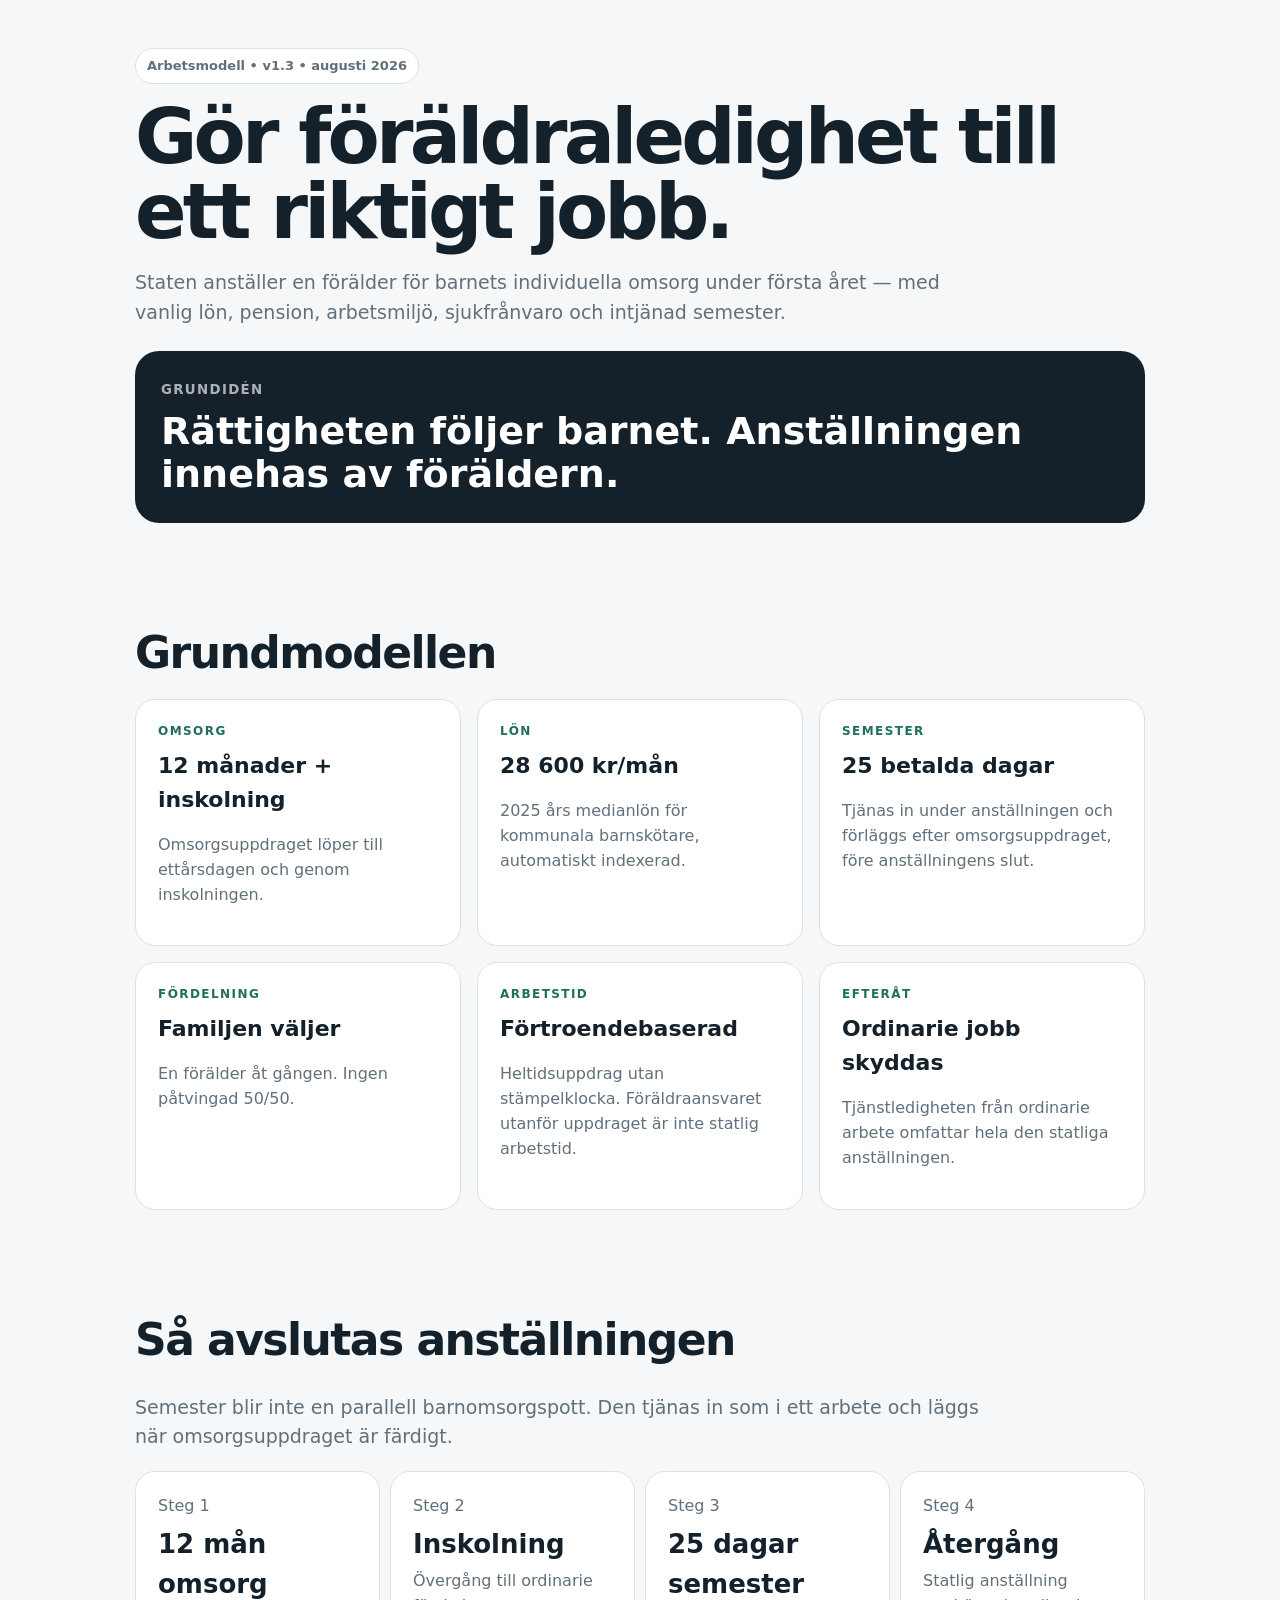
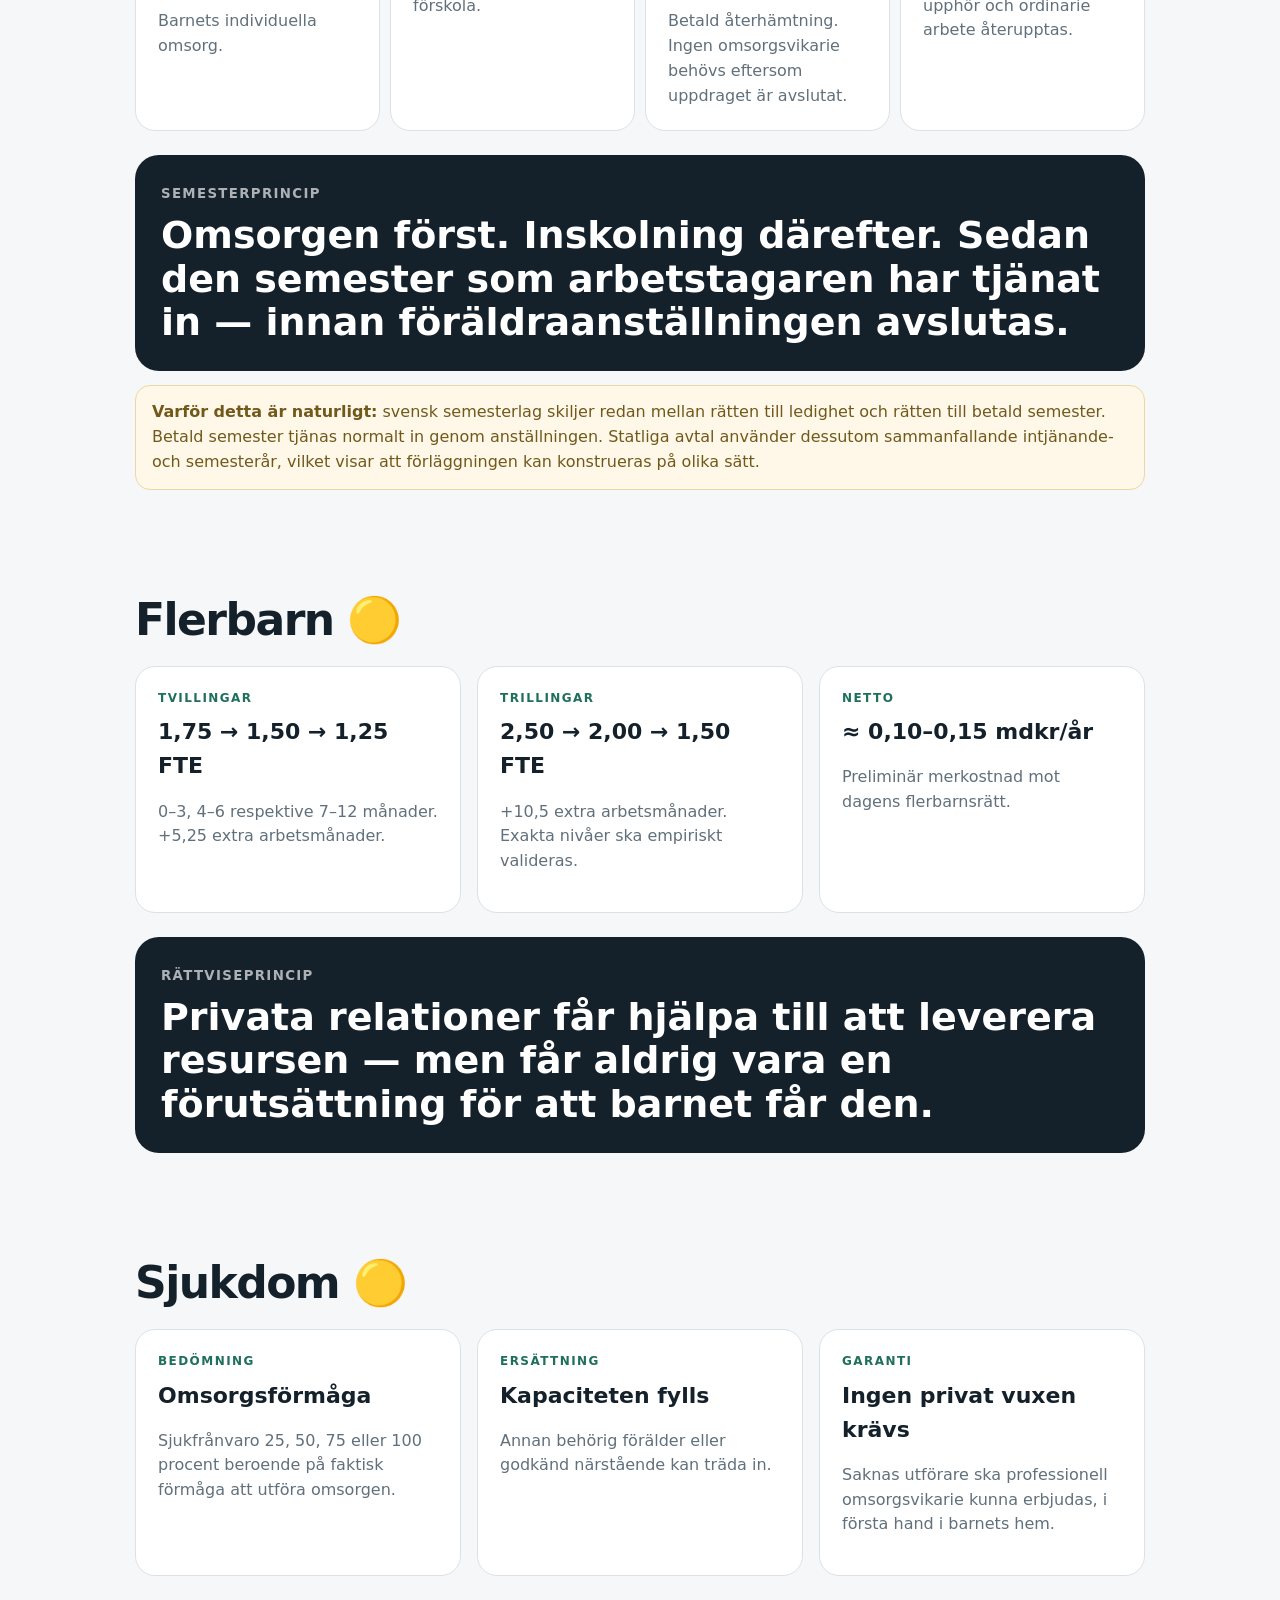
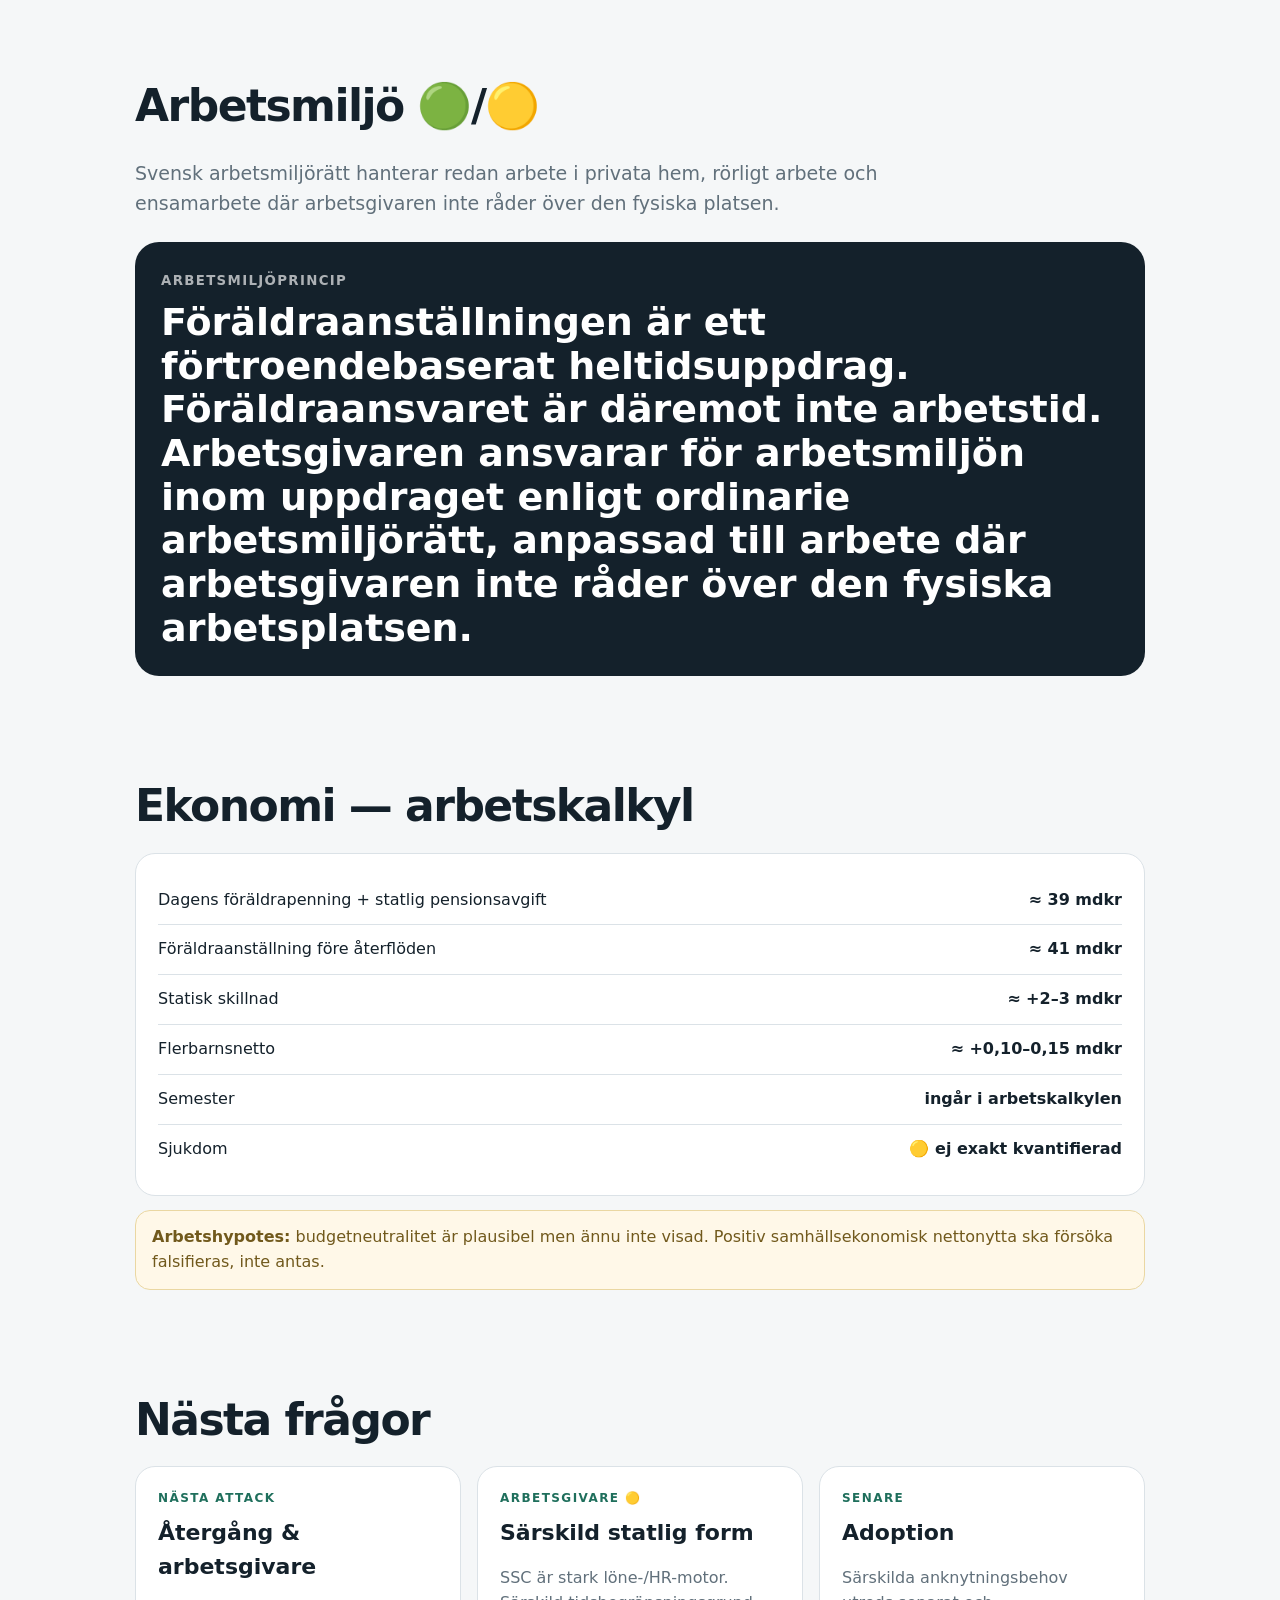
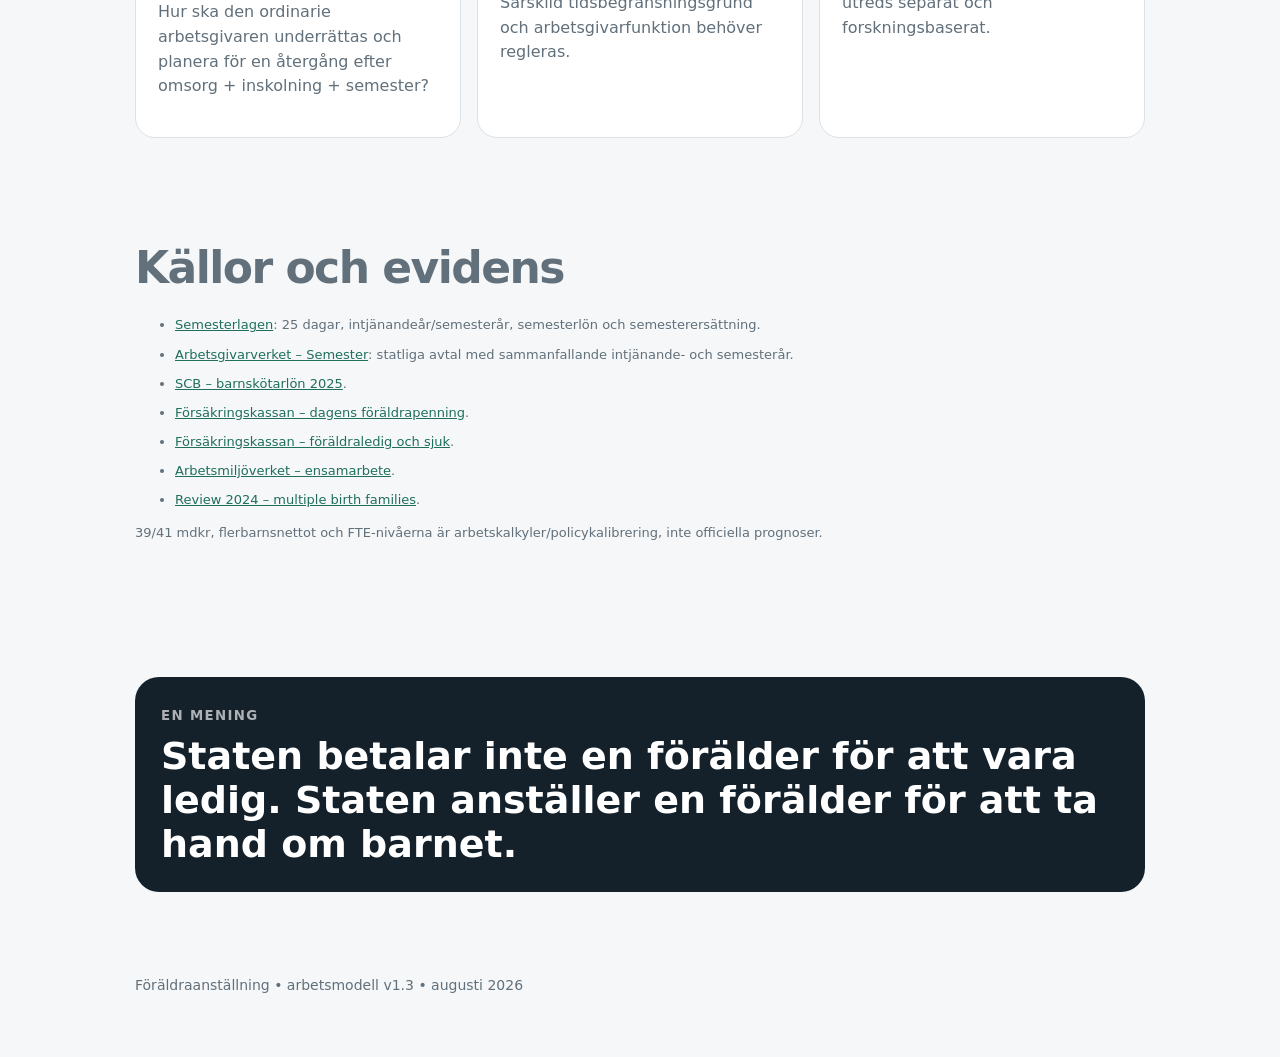
==== index.html @ f2aa266d "Add earned vacation model after parental care assignment" ====
<!doctype html><html lang="sv"><head><meta charset="utf-8"><meta name="viewport" content="width=device-width,initial-scale=1"><title>Föräldraanställning – arbetsmodell v1.3</title><style>:root{--bg:#f5f7f8;--paper:#fff;--ink:#14212b;--muted:#61707b;--line:#dbe2e7;--accent:#1f6f5c;--accent2:#e7f3ef;--warm:#f4eadb;--warn:#fff8e8;--warnline:#ead7a2}*{box-sizing:border-box}body{margin:0;background:var(--bg);color:var(--ink);font:16px/1.55 system-ui,sans-serif}a{color:var(--accent)}.wrap{max-width:1050px;margin:auto;padding:0 20px}.hero,.section{padding:48px 0}.hero h1{font-size:clamp(42px,7vw,76px);line-height:.98;letter-spacing:-.05em;margin:16px 0}.eyebrow{display:inline-flex;padding:7px 11px;border:1px solid var(--line);border-radius:999px;background:#fff;font-size:13px;color:var(--muted);font-weight:700}.lead,.intro{font-size:19px;color:var(--muted);max-width:850px}.principle{margin-top:24px;background:var(--ink);color:#fff;border-radius:24px;padding:26px}.principle small{opacity:.65;text-transform:uppercase;letter-spacing:.1em;font-weight:800}.principle strong{display:block;margin-top:8px;font-size:clamp(23px,3.5vw,38px);line-height:1.15}.section h2{font-size:clamp(28px,4vw,44px);letter-spacing:-.035em;margin:0 0 12px}.grid{display:grid;gap:16px}.grid3{grid-template-columns:repeat(3,1fr)}.card,.phase,.cost{background:#fff;border:1px solid var(--line);border-radius:20px;padding:22px}.card .num{font-size:12px;font-weight:900;letter-spacing:.12em;color:var(--accent);text-transform:uppercase}.card h3{font-size:22px;margin:8px 0}.card p,.phase span{color:var(--muted)}.timeline{display:grid;grid-template-columns:repeat(4,1fr);gap:10px}.phase strong{display:block;font-size:26px;margin:5px 0}.arrow{font-weight:900;color:var(--accent)}.costLine{display:grid;grid-template-columns:1fr auto;gap:16px;padding:12px 0;border-bottom:1px solid var(--line)}.costLine:last-child{border:0}.warning{background:var(--warn);border:1px solid var(--warnline);border-radius:15px;padding:14px 16px;color:#71591c;margin-top:14px}.sources{font-size:13px;color:var(--muted)}.sources li{margin-bottom:9px}.footer{padding:35px 0 60px;color:var(--muted);font-size:14px}@media(max-width:800px){.grid3,.timeline{grid-template-columns:1fr}}</style></head><body><main><section class="hero"><div class="wrap"><span class="eyebrow">Arbetsmodell • v1.3 • augusti 2026</span><h1>Gör föräldraledighet till ett riktigt jobb.</h1><p class="lead">Staten anställer en förälder för barnets individuella omsorg under första året — med vanlig lön, pension, arbetsmiljö, sjukfrånvaro och intjänad semester.</p><div class="principle"><small>Grundidén</small><strong>Rättigheten följer barnet. Anställningen innehas av föräldern.</strong></div></div></section><section class="section"><div class="wrap"><h2>Grundmodellen</h2><div class="grid grid3"><div class="card"><div class="num">Omsorg</div><h3>12 månader + inskolning</h3><p>Omsorgsuppdraget löper till ettårsdagen och genom inskolningen.</p></div><div class="card"><div class="num">Lön</div><h3>28 600 kr/mån</h3><p>2025 års medianlön för kommunala barnskötare, automatiskt indexerad.</p></div><div class="card"><div class="num">Semester</div><h3>25 betalda dagar</h3><p>Tjänas in under anställningen och förläggs efter omsorgsuppdraget, före anställningens slut.</p></div><div class="card"><div class="num">Fördelning</div><h3>Familjen väljer</h3><p>En förälder åt gången. Ingen påtvingad 50/50.</p></div><div class="card"><div class="num">Arbetstid</div><h3>Förtroendebaserad</h3><p>Heltidsuppdrag utan stämpelklocka. Föräldraansvaret utanför uppdraget är inte statlig arbetstid.</p></div><div class="card"><div class="num">Efteråt</div><h3>Ordinarie jobb skyddas</h3><p>Tjänstledigheten från ordinarie arbete omfattar hela den statliga anställningen.</p></div></div></div></section><section class="section"><div class="wrap"><h2>Så avslutas anställningen</h2><p class="intro">Semester blir inte en parallell barnomsorgspott. Den tjänas in som i ett arbete och läggs när omsorgsuppdraget är färdigt.</p><div class="timeline"><div class="phase"><span>Steg 1</span><strong>12 mån omsorg</strong><span>Barnets individuella omsorg.</span></div><div class="phase"><span>Steg 2</span><strong>Inskolning</strong><span>Övergång till ordinarie förskola.</span></div><div class="phase"><span>Steg 3</span><strong>25 dagar semester</strong><span>Betald återhämtning. Ingen omsorgsvikarie behövs eftersom uppdraget är avslutat.</span></div><div class="phase"><span>Steg 4</span><strong>Återgång</strong><span>Statlig anställning upphör och ordinarie arbete återupptas.</span></div></div><div class="principle"><small>Semesterprincip</small><strong>Omsorgen först. Inskolning därefter. Sedan den semester som arbetstagaren har tjänat in — innan föräldraanställningen avslutas.</strong></div><div class="warning"><b>Varför detta är naturligt:</b> svensk semesterlag skiljer redan mellan rätten till ledighet och rätten till betald semester. Betald semester tjänas normalt in genom anställningen. Statliga avtal använder dessutom sammanfallande intjänande- och semesterår, vilket visar att förläggningen kan konstrueras på olika sätt.</div></div></section><section class="section"><div class="wrap"><h2>Flerbarn 🟡</h2><div class="grid grid3"><div class="card"><div class="num">Tvillingar</div><h3>1,75 → 1,50 → 1,25 FTE</h3><p>0–3, 4–6 respektive 7–12 månader. +5,25 extra arbetsmånader.</p></div><div class="card"><div class="num">Trillingar</div><h3>2,50 → 2,00 → 1,50 FTE</h3><p>+10,5 extra arbetsmånader. Exakta nivåer ska empiriskt valideras.</p></div><div class="card"><div class="num">Netto</div><h3>≈ 0,10–0,15 mdkr/år</h3><p>Preliminär merkostnad mot dagens flerbarnsrätt.</p></div></div><div class="principle"><small>Rättviseprincip</small><strong>Privata relationer får hjälpa till att leverera resursen — men får aldrig vara en förutsättning för att barnet får den.</strong></div></div></section><section class="section"><div class="wrap"><h2>Sjukdom 🟡</h2><div class="grid grid3"><div class="card"><div class="num">Bedömning</div><h3>Omsorgsförmåga</h3><p>Sjukfrånvaro 25, 50, 75 eller 100 procent beroende på faktisk förmåga att utföra omsorgen.</p></div><div class="card"><div class="num">Ersättning</div><h3>Kapaciteten fylls</h3><p>Annan behörig förälder eller godkänd närstående kan träda in.</p></div><div class="card"><div class="num">Garanti</div><h3>Ingen privat vuxen krävs</h3><p>Saknas utförare ska professionell omsorgsvikarie kunna erbjudas, i första hand i barnets hem.</p></div></div></div></section><section class="section"><div class="wrap"><h2>Arbetsmiljö 🟢/🟡</h2><p class="intro">Svensk arbetsmiljörätt hanterar redan arbete i privata hem, rörligt arbete och ensamarbete där arbetsgivaren inte råder över den fysiska platsen.</p><div class="principle"><small>Arbetsmiljöprincip</small><strong>Föräldraanställningen är ett förtroendebaserat heltidsuppdrag. Föräldraansvaret är däremot inte arbetstid. Arbetsgivaren ansvarar för arbetsmiljön inom uppdraget enligt ordinarie arbetsmiljörätt, anpassad till arbete där arbetsgivaren inte råder över den fysiska arbetsplatsen.</strong></div></div></section><section class="section"><div class="wrap"><h2>Ekonomi — arbetskalkyl</h2><div class="cost"><div class="costLine"><span>Dagens föräldrapenning + statlig pensionsavgift</span><strong>≈ 39 mdkr</strong></div><div class="costLine"><span>Föräldraanställning före återflöden</span><strong>≈ 41 mdkr</strong></div><div class="costLine"><span>Statisk skillnad</span><strong>≈ +2–3 mdkr</strong></div><div class="costLine"><span>Flerbarnsnetto</span><strong>≈ +0,10–0,15 mdkr</strong></div><div class="costLine"><span>Semester</span><strong>ingår i arbetskalkylen</strong></div><div class="costLine"><span>Sjukdom</span><strong>🟡 ej exakt kvantifierad</strong></div></div><div class="warning"><b>Arbetshypotes:</b> budgetneutralitet är plausibel men ännu inte visad. Positiv samhällsekonomisk nettonytta ska försöka falsifieras, inte antas.</div></div></section><section class="section"><div class="wrap"><h2>Nästa frågor</h2><div class="grid grid3"><div class="card"><div class="num">Nästa attack</div><h3>Återgång & arbetsgivare</h3><p>Hur ska den ordinarie arbetsgivaren underrättas och planera för en återgång efter omsorg + inskolning + semester?</p></div><div class="card"><div class="num">Arbetsgivare 🟡</div><h3>Särskild statlig form</h3><p>SSC är stark löne-/HR-motor. Särskild tidsbegränsningsgrund och arbetsgivarfunktion behöver regleras.</p></div><div class="card"><div class="num">Senare</div><h3>Adoption</h3><p>Särskilda anknytningsbehov utreds separat och forskningsbaserat.</p></div></div></div></section><section class="section"><div class="wrap sources"><h2>Källor och evidens</h2><ul><li><a href="https://www.riksdagen.se/sv/dokument-och-lagar/dokument/svensk-forfattningssamling/semesterlag-1977480_sfs-1977-480/">Semesterlagen</a>: 25 dagar, intjänandeår/semesterår, semesterlön och semesterersättning.</li><li><a href="https://www.arbetsgivarverket.se/arbetsgivarguiden/semester">Arbetsgivarverket – Semester</a>: statliga avtal med sammanfallande intjänande- och semesterår.</li><li><a href="https://www.scb.se/hitta-statistik/statistik-efter-amne/arbetsmarknad/loner-och-arbetskostnader/lonestrukturstatistik-kommuner/pong/tabell-och-diagram/genomsnittlig-manadslon-efter-yrke/">SCB – barnskötarlön 2025</a>.</li><li><a href="https://www.forsakringskassan.se/privatperson/familj-och-barn/foraldrapenning">Försäkringskassan – dagens föräldrapenning</a>.</li><li><a href="https://www.forsakringskassan.se/privatperson/sjuk-eller-skadad/ersattning-nar-du-ar-sjuk-eller-skadad-sjukpenning/foraldraledig-och-sjuk">Försäkringskassan – föräldraledig och sjuk</a>.</li><li><a href="https://www.av.se/halsa-och-sakerhet/ensamarbete/">Arbetsmiljöverket – ensamarbete</a>.</li><li><a href="https://pubmed.ncbi.nlm.nih.gov/37916962/">Review 2024 – multiple birth families</a>.</li></ul><p>39/41 mdkr, flerbarnsnettot och FTE-nivåerna är arbetskalkyler/policykalibrering, inte officiella prognoser.</p></div></section><section class="section"><div class="wrap"><div class="principle"><small>En mening</small><strong>Staten betalar inte en förälder för att vara ledig. Staten anställer en förälder för att ta hand om barnet.</strong></div></div></section></main><footer class="footer"><div class="wrap">Föräldraanställning • arbetsmodell v1.3 • augusti 2026</div></footer></body></html>
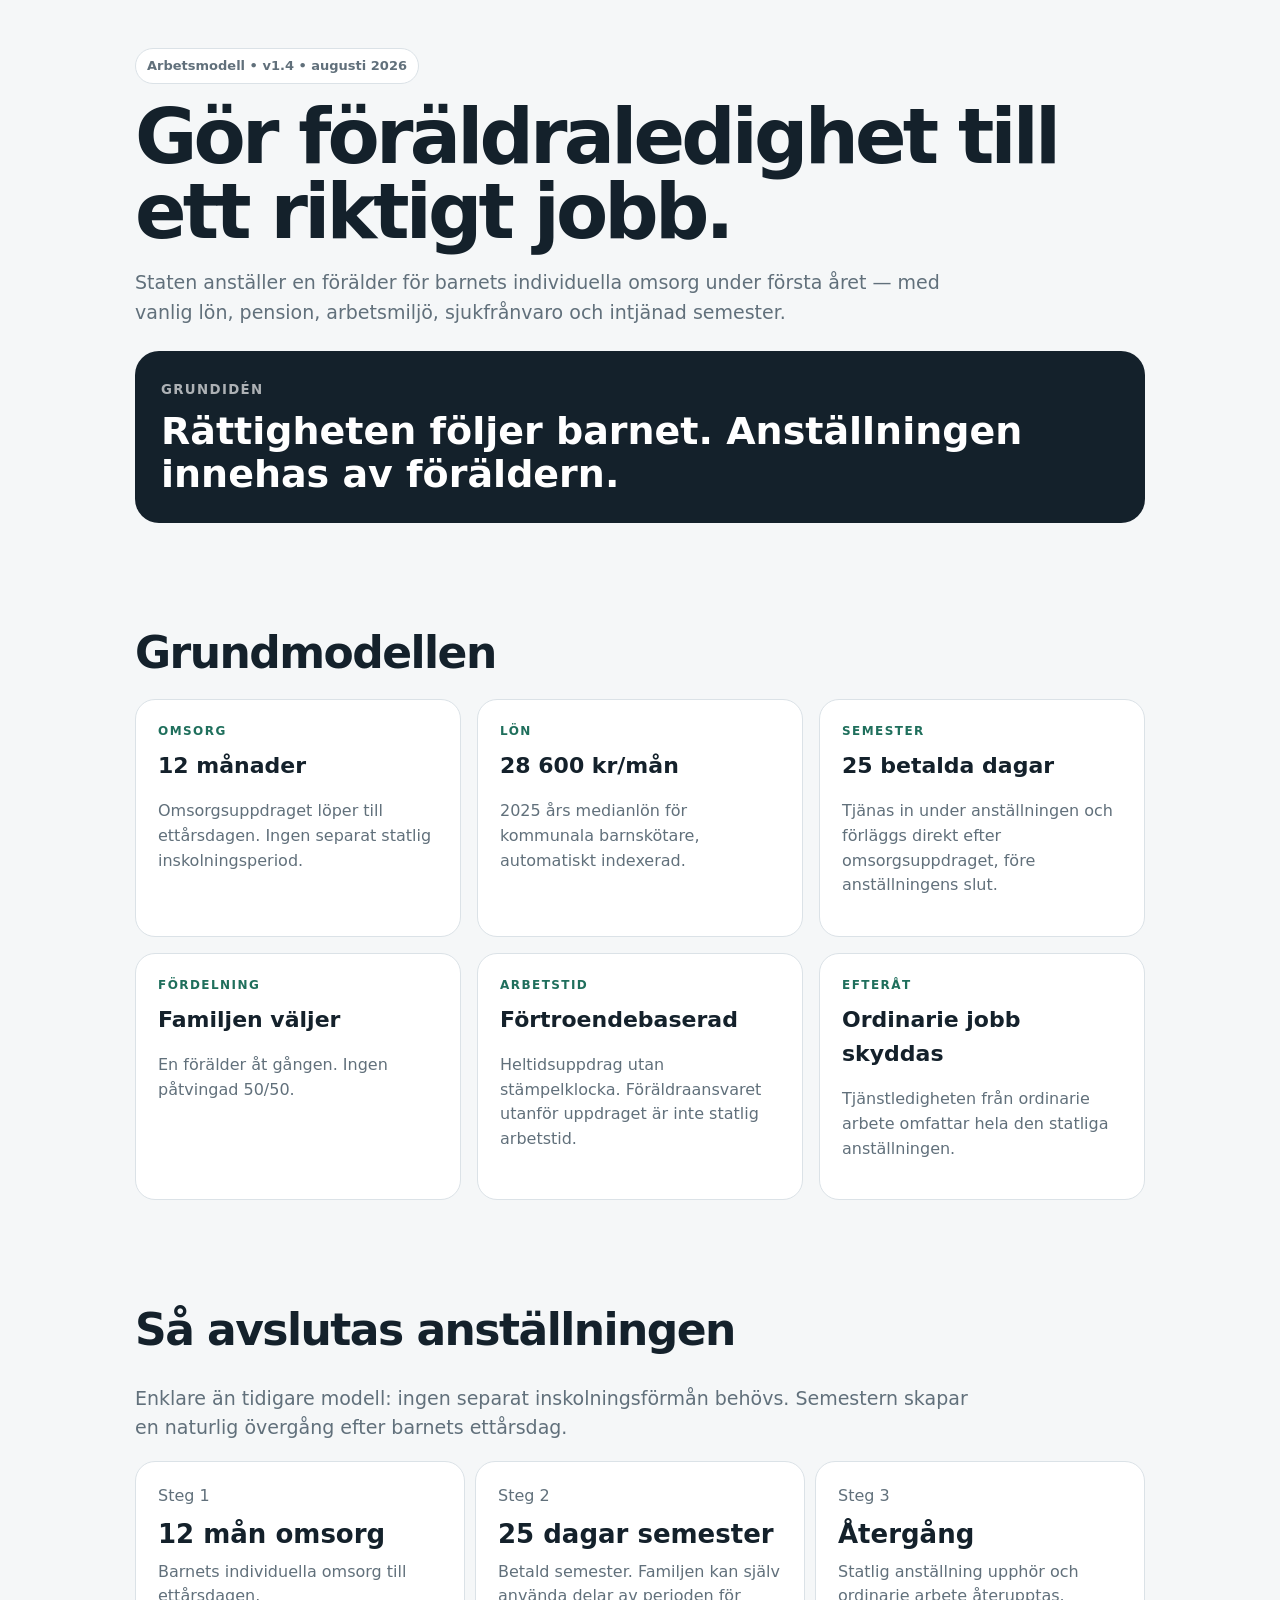
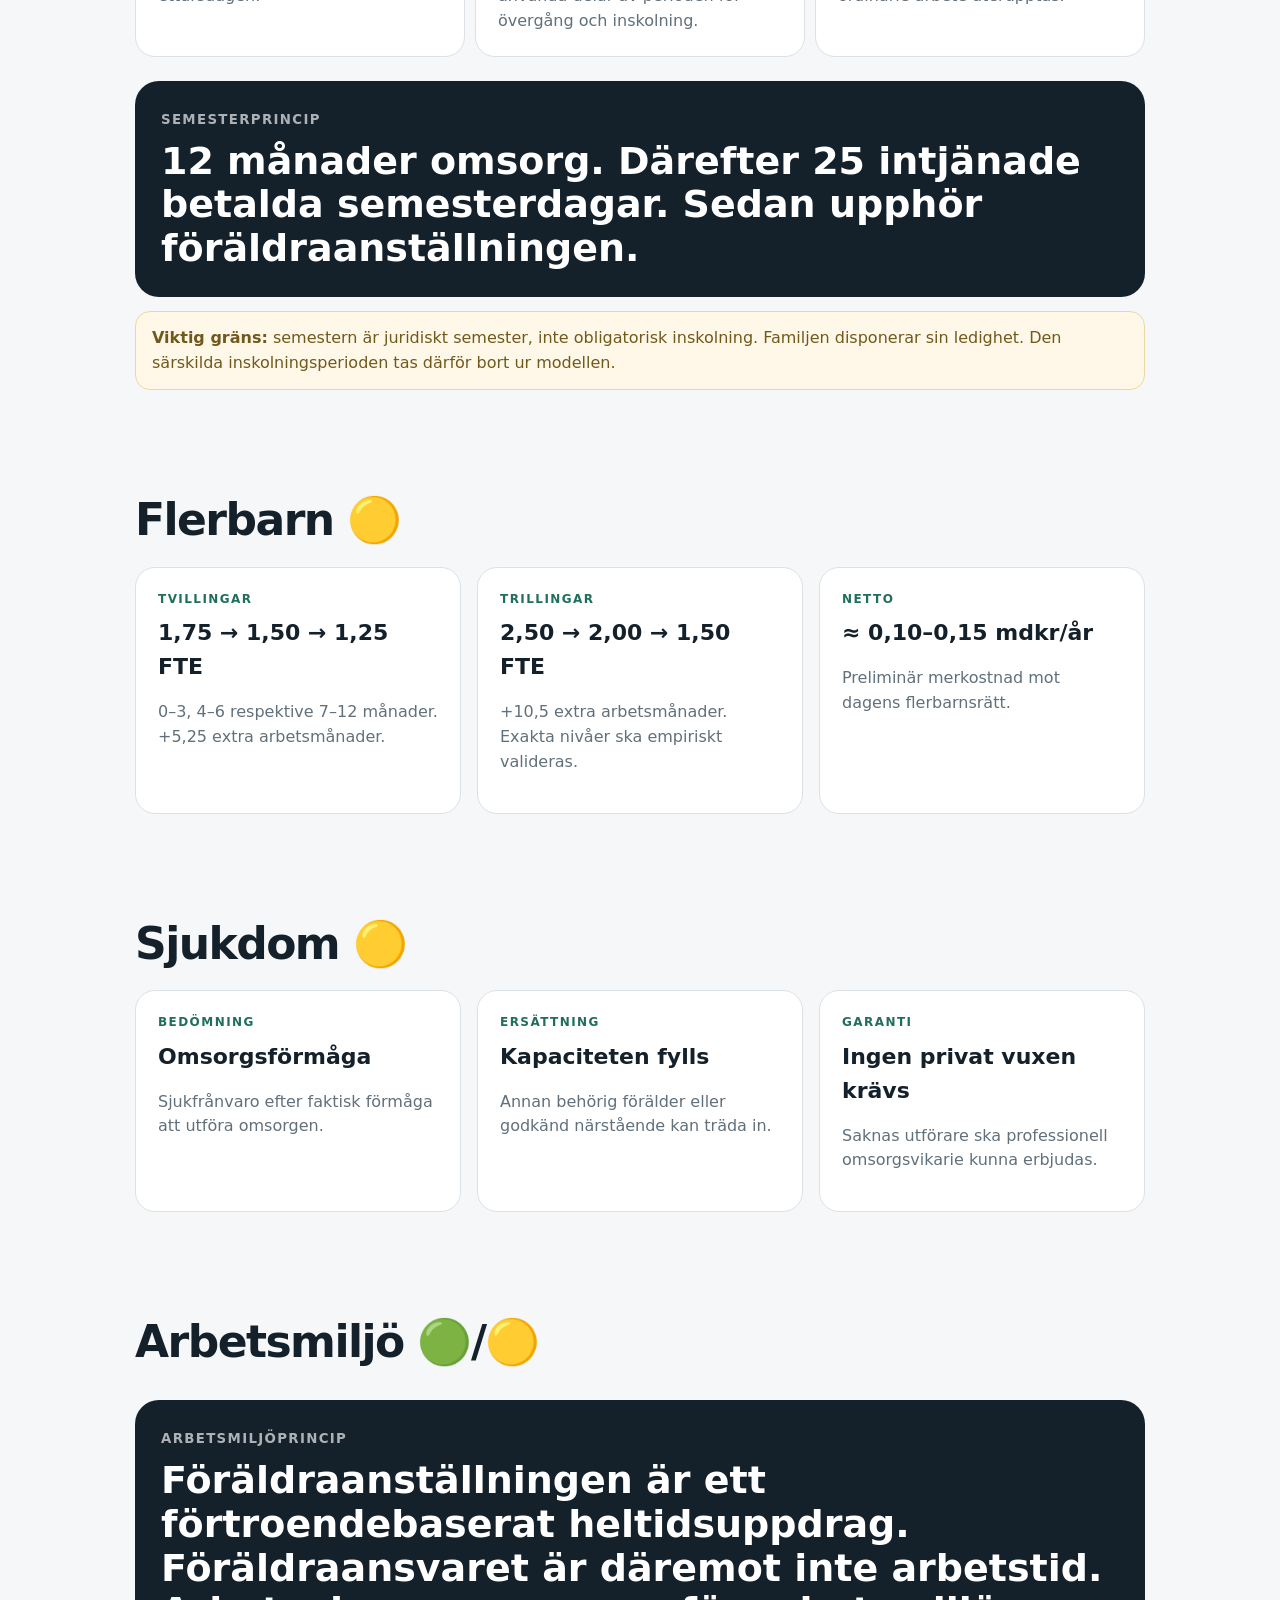
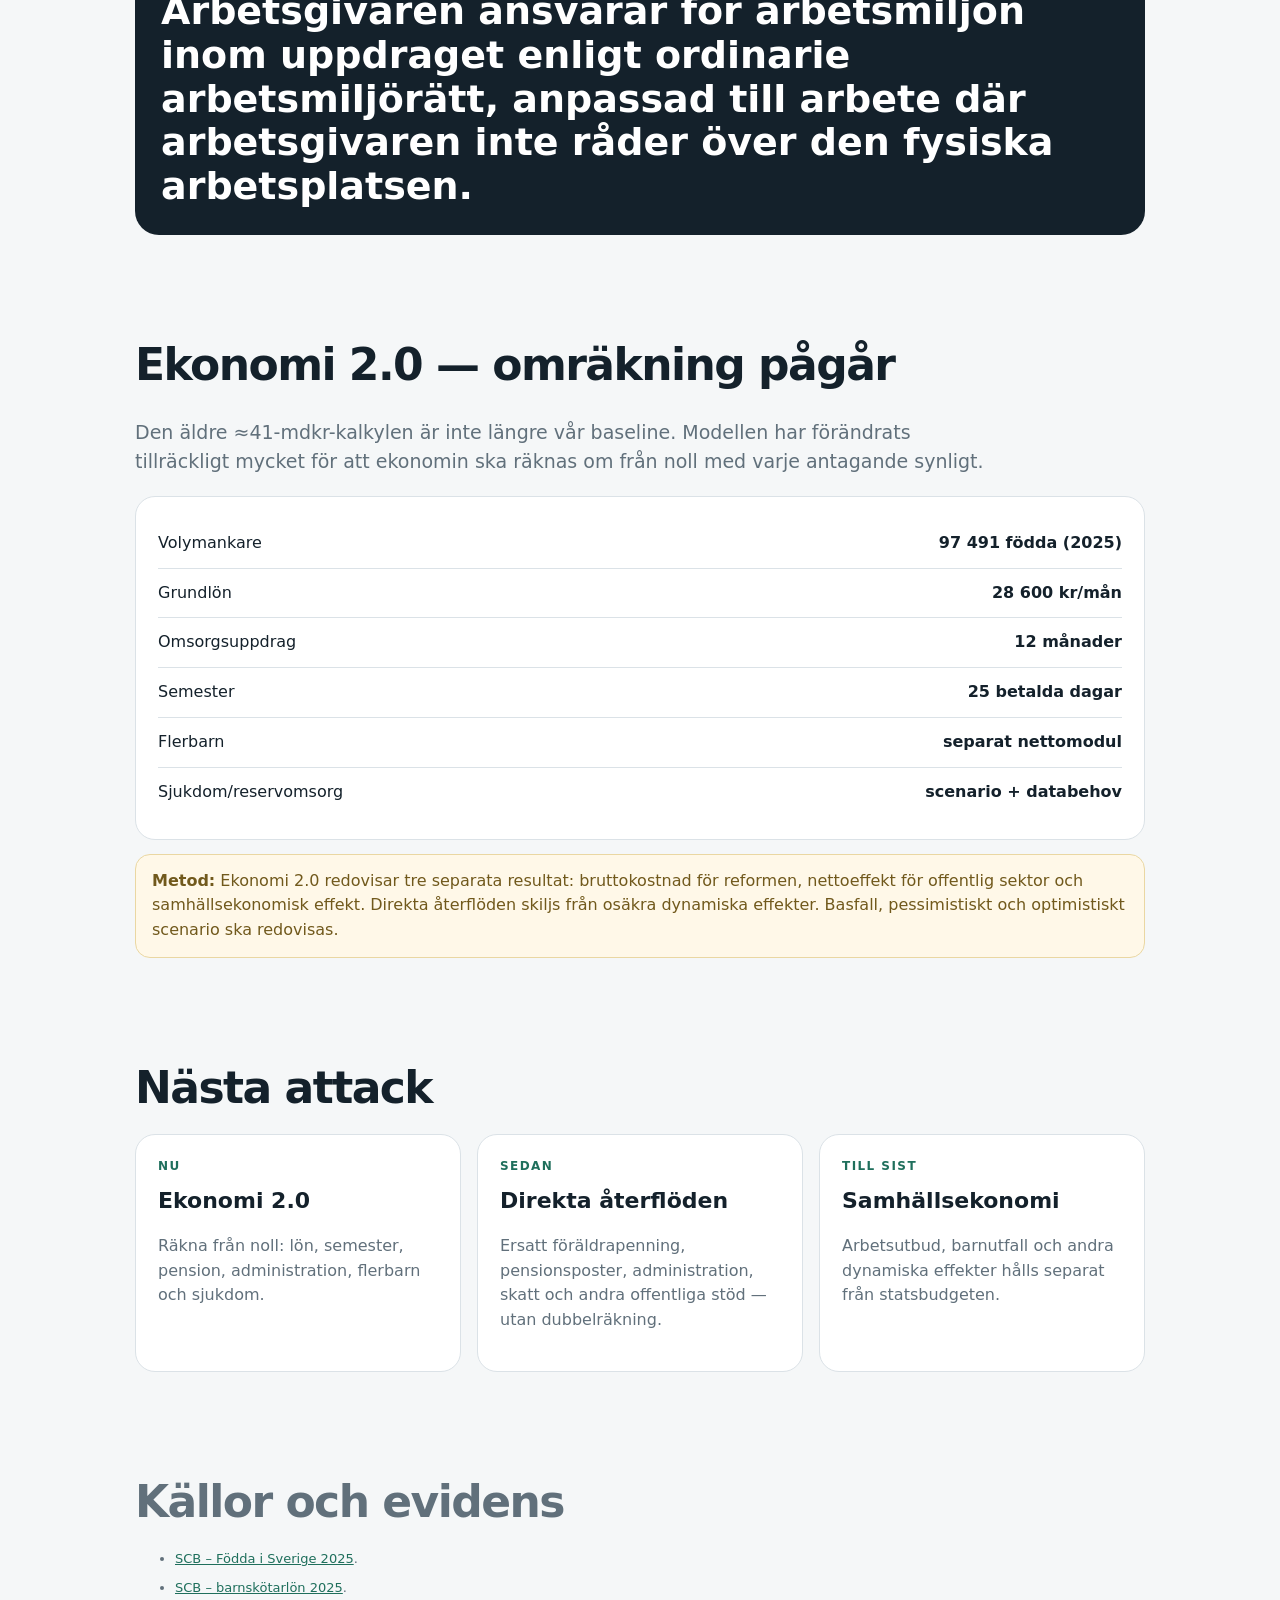
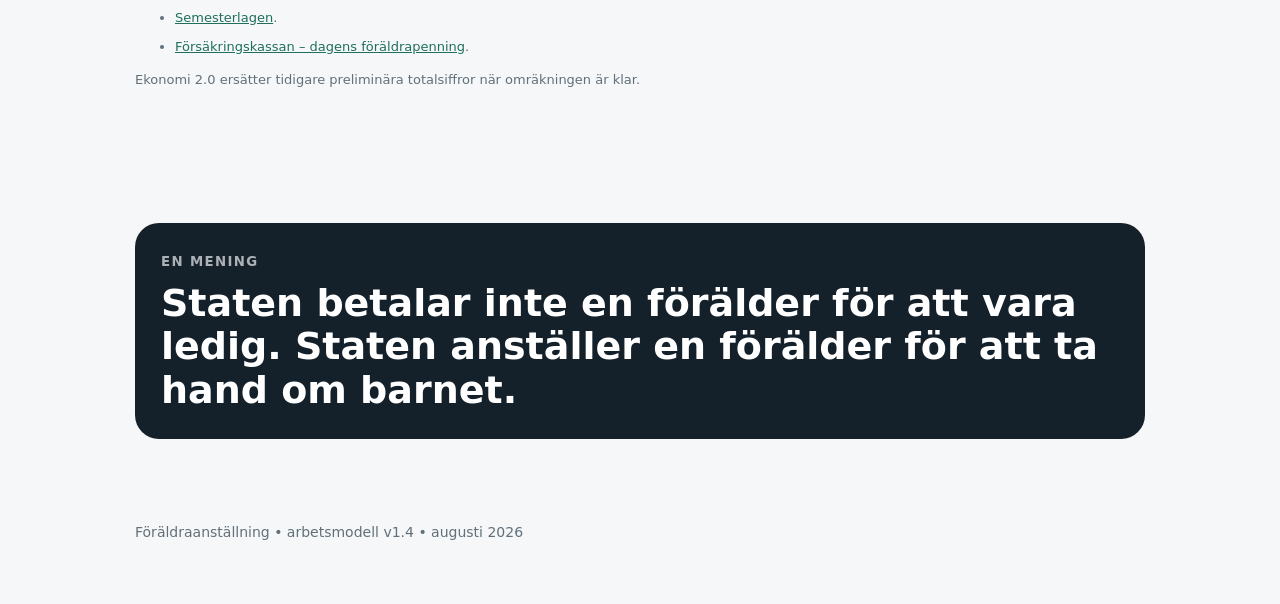
==== commit 74664c0e: "Simplify timeline and reset economy for v2" ====
--- a/index.html
+++ b/index.html
@@ -1 +1 @@
-<!doctype html><html lang="sv"><head><meta charset="utf-8"><meta name="viewport" content="width=device-width,initial-scale=1"><title>Föräldraanställning – arbetsmodell v1.3</title><style>:root{--bg:#f5f7f8;--paper:#fff;--ink:#14212b;--muted:#61707b;--line:#dbe2e7;--accent:#1f6f5c;--accent2:#e7f3ef;--warm:#f4eadb;--warn:#fff8e8;--warnline:#ead7a2}*{box-sizing:border-box}body{margin:0;background:var(--bg);color:var(--ink);font:16px/1.55 system-ui,sans-serif}a{color:var(--accent)}.wrap{max-width:1050px;margin:auto;padding:0 20px}.hero,.section{padding:48px 0}.hero h1{font-size:clamp(42px,7vw,76px);line-height:.98;letter-spacing:-.05em;margin:16px 0}.eyebrow{display:inline-flex;padding:7px 11px;border:1px solid var(--line);border-radius:999px;background:#fff;font-size:13px;color:var(--muted);font-weight:700}.lead,.intro{font-size:19px;color:var(--muted);max-width:850px}.principle{margin-top:24px;background:var(--ink);color:#fff;border-radius:24px;padding:26px}.principle small{opacity:.65;text-transform:uppercase;letter-spacing:.1em;font-weight:800}.principle strong{display:block;margin-top:8px;font-size:clamp(23px,3.5vw,38px);line-height:1.15}.section h2{font-size:clamp(28px,4vw,44px);letter-spacing:-.035em;margin:0 0 12px}.grid{display:grid;gap:16px}.grid3{grid-template-columns:repeat(3,1fr)}.card,.phase,.cost{background:#fff;border:1px solid var(--line);border-radius:20px;padding:22px}.card .num{font-size:12px;font-weight:900;letter-spacing:.12em;color:var(--accent);text-transform:uppercase}.card h3{font-size:22px;margin:8px 0}.card p,.phase span{color:var(--muted)}.timeline{display:grid;grid-template-columns:repeat(4,1fr);gap:10px}.phase strong{display:block;font-size:26px;margin:5px 0}.arrow{font-weight:900;color:var(--accent)}.costLine{display:grid;grid-template-columns:1fr auto;gap:16px;padding:12px 0;border-bottom:1px solid var(--line)}.costLine:last-child{border:0}.warning{background:var(--warn);border:1px solid var(--warnline);border-radius:15px;padding:14px 16px;color:#71591c;margin-top:14px}.sources{font-size:13px;color:var(--muted)}.sources li{margin-bottom:9px}.footer{padding:35px 0 60px;color:var(--muted);font-size:14px}@media(max-width:800px){.grid3,.timeline{grid-template-columns:1fr}}</style></head><body><main><section class="hero"><div class="wrap"><span class="eyebrow">Arbetsmodell • v1.3 • augusti 2026</span><h1>Gör föräldraledighet till ett riktigt jobb.</h1><p class="lead">Staten anställer en förälder för barnets individuella omsorg under första året — med vanlig lön, pension, arbetsmiljö, sjukfrånvaro och intjänad semester.</p><div class="principle"><small>Grundidén</small><strong>Rättigheten följer barnet. Anställningen innehas av föräldern.</strong></div></div></section><section class="section"><div class="wrap"><h2>Grundmodellen</h2><div class="grid grid3"><div class="card"><div class="num">Omsorg</div><h3>12 månader + inskolning</h3><p>Omsorgsuppdraget löper till ettårsdagen och genom inskolningen.</p></div><div class="card"><div class="num">Lön</div><h3>28 600 kr/mån</h3><p>2025 års medianlön för kommunala barnskötare, automatiskt indexerad.</p></div><div class="card"><div class="num">Semester</div><h3>25 betalda dagar</h3><p>Tjänas in under anställningen och förläggs efter omsorgsuppdraget, före anställningens slut.</p></div><div class="card"><div class="num">Fördelning</div><h3>Familjen väljer</h3><p>En förälder åt gången. Ingen påtvingad 50/50.</p></div><div class="card"><div class="num">Arbetstid</div><h3>Förtroendebaserad</h3><p>Heltidsuppdrag utan stämpelklocka. Föräldraansvaret utanför uppdraget är inte statlig arbetstid.</p></div><div class="card"><div class="num">Efteråt</div><h3>Ordinarie jobb skyddas</h3><p>Tjänstledigheten från ordinarie arbete omfattar hela den statliga anställningen.</p></div></div></div></section><section class="section"><div class="wrap"><h2>Så avslutas anställningen</h2><p class="intro">Semester blir inte en parallell barnomsorgspott. Den tjänas in som i ett arbete och läggs när omsorgsuppdraget är färdigt.</p><div class="timeline"><div class="phase"><span>Steg 1</span><strong>12 mån omsorg</strong><span>Barnets individuella omsorg.</span></div><div class="phase"><span>Steg 2</span><strong>Inskolning</strong><span>Övergång till ordinarie förskola.</span></div><div class="phase"><span>Steg 3</span><strong>25 dagar semester</strong><span>Betald återhämtning. Ingen omsorgsvikarie behövs eftersom uppdraget är avslutat.</span></div><div class="phase"><span>Steg 4</span><strong>Återgång</strong><span>Statlig anställning upphör och ordinarie arbete återupptas.</span></div></div><div class="principle"><small>Semesterprincip</small><strong>Omsorgen först. Inskolning därefter. Sedan den semester som arbetstagaren har tjänat in — innan föräldraanställningen avslutas.</strong></div><div class="warning"><b>Varför detta är naturligt:</b> svensk semesterlag skiljer redan mellan rätten till ledighet och rätten till betald semester. Betald semester tjänas normalt in genom anställningen. Statliga avtal använder dessutom sammanfallande intjänande- och semesterår, vilket visar att förläggningen kan konstrueras på olika sätt.</div></div></section><section class="section"><div class="wrap"><h2>Flerbarn 🟡</h2><div class="grid grid3"><div class="card"><div class="num">Tvillingar</div><h3>1,75 → 1,50 → 1,25 FTE</h3><p>0–3, 4–6 respektive 7–12 månader. +5,25 extra arbetsmånader.</p></div><div class="card"><div class="num">Trillingar</div><h3>2,50 → 2,00 → 1,50 FTE</h3><p>+10,5 extra arbetsmånader. Exakta nivåer ska empiriskt valideras.</p></div><div class="card"><div class="num">Netto</div><h3>≈ 0,10–0,15 mdkr/år</h3><p>Preliminär merkostnad mot dagens flerbarnsrätt.</p></div></div><div class="principle"><small>Rättviseprincip</small><strong>Privata relationer får hjälpa till att leverera resursen — men får aldrig vara en förutsättning för att barnet får den.</strong></div></div></section><section class="section"><div class="wrap"><h2>Sjukdom 🟡</h2><div class="grid grid3"><div class="card"><div class="num">Bedömning</div><h3>Omsorgsförmåga</h3><p>Sjukfrånvaro 25, 50, 75 eller 100 procent beroende på faktisk förmåga att utföra omsorgen.</p></div><div class="card"><div class="num">Ersättning</div><h3>Kapaciteten fylls</h3><p>Annan behörig förälder eller godkänd närstående kan träda in.</p></div><div class="card"><div class="num">Garanti</div><h3>Ingen privat vuxen krävs</h3><p>Saknas utförare ska professionell omsorgsvikarie kunna erbjudas, i första hand i barnets hem.</p></div></div></div></section><section class="section"><div class="wrap"><h2>Arbetsmiljö 🟢/🟡</h2><p class="intro">Svensk arbetsmiljörätt hanterar redan arbete i privata hem, rörligt arbete och ensamarbete där arbetsgivaren inte råder över den fysiska platsen.</p><div class="principle"><small>Arbetsmiljöprincip</small><strong>Föräldraanställningen är ett förtroendebaserat heltidsuppdrag. Föräldraansvaret är däremot inte arbetstid. Arbetsgivaren ansvarar för arbetsmiljön inom uppdraget enligt ordinarie arbetsmiljörätt, anpassad till arbete där arbetsgivaren inte råder över den fysiska arbetsplatsen.</strong></div></div></section><section class="section"><div class="wrap"><h2>Ekonomi — arbetskalkyl</h2><div class="cost"><div class="costLine"><span>Dagens föräldrapenning + statlig pensionsavgift</span><strong>≈ 39 mdkr</strong></div><div class="costLine"><span>Föräldraanställning före återflöden</span><strong>≈ 41 mdkr</strong></div><div class="costLine"><span>Statisk skillnad</span><strong>≈ +2–3 mdkr</strong></div><div class="costLine"><span>Flerbarnsnetto</span><strong>≈ +0,10–0,15 mdkr</strong></div><div class="costLine"><span>Semester</span><strong>ingår i arbetskalkylen</strong></div><div class="costLine"><span>Sjukdom</span><strong>🟡 ej exakt kvantifierad</strong></div></div><div class="warning"><b>Arbetshypotes:</b> budgetneutralitet är plausibel men ännu inte visad. Positiv samhällsekonomisk nettonytta ska försöka falsifieras, inte antas.</div></div></section><section class="section"><div class="wrap"><h2>Nästa frågor</h2><div class="grid grid3"><div class="card"><div class="num">Nästa attack</div><h3>Återgång & arbetsgivare</h3><p>Hur ska den ordinarie arbetsgivaren underrättas och planera för en återgång efter omsorg + inskolning + semester?</p></div><div class="card"><div class="num">Arbetsgivare 🟡</div><h3>Särskild statlig form</h3><p>SSC är stark löne-/HR-motor. Särskild tidsbegränsningsgrund och arbetsgivarfunktion behöver regleras.</p></div><div class="card"><div class="num">Senare</div><h3>Adoption</h3><p>Särskilda anknytningsbehov utreds separat och forskningsbaserat.</p></div></div></div></section><section class="section"><div class="wrap sources"><h2>Källor och evidens</h2><ul><li><a href="https://www.riksdagen.se/sv/dokument-och-lagar/dokument/svensk-forfattningssamling/semesterlag-1977480_sfs-1977-480/">Semesterlagen</a>: 25 dagar, intjänandeår/semesterår, semesterlön och semesterersättning.</li><li><a href="https://www.arbetsgivarverket.se/arbetsgivarguiden/semester">Arbetsgivarverket – Semester</a>: statliga avtal med sammanfallande intjänande- och semesterår.</li><li><a href="https://www.scb.se/hitta-statistik/statistik-efter-amne/arbetsmarknad/loner-och-arbetskostnader/lonestrukturstatistik-kommuner/pong/tabell-och-diagram/genomsnittlig-manadslon-efter-yrke/">SCB – barnskötarlön 2025</a>.</li><li><a href="https://www.forsakringskassan.se/privatperson/familj-och-barn/foraldrapenning">Försäkringskassan – dagens föräldrapenning</a>.</li><li><a href="https://www.forsakringskassan.se/privatperson/sjuk-eller-skadad/ersattning-nar-du-ar-sjuk-eller-skadad-sjukpenning/foraldraledig-och-sjuk">Försäkringskassan – föräldraledig och sjuk</a>.</li><li><a href="https://www.av.se/halsa-och-sakerhet/ensamarbete/">Arbetsmiljöverket – ensamarbete</a>.</li><li><a href="https://pubmed.ncbi.nlm.nih.gov/37916962/">Review 2024 – multiple birth families</a>.</li></ul><p>39/41 mdkr, flerbarnsnettot och FTE-nivåerna är arbetskalkyler/policykalibrering, inte officiella prognoser.</p></div></section><section class="section"><div class="wrap"><div class="principle"><small>En mening</small><strong>Staten betalar inte en förälder för att vara ledig. Staten anställer en förälder för att ta hand om barnet.</strong></div></div></section></main><footer class="footer"><div class="wrap">Föräldraanställning • arbetsmodell v1.3 • augusti 2026</div></footer></body></html>+<!doctype html><html lang="sv"><head><meta charset="utf-8"><meta name="viewport" content="width=device-width,initial-scale=1"><title>Föräldraanställning – arbetsmodell v1.4</title><style>:root{--bg:#f5f7f8;--ink:#14212b;--muted:#61707b;--line:#dbe2e7;--accent:#1f6f5c;--warn:#fff8e8;--warnline:#ead7a2}*{box-sizing:border-box}body{margin:0;background:var(--bg);color:var(--ink);font:16px/1.55 system-ui,sans-serif}a{color:var(--accent)}.wrap{max-width:1050px;margin:auto;padding:0 20px}.hero,.section{padding:48px 0}.hero h1{font-size:clamp(42px,7vw,76px);line-height:.98;letter-spacing:-.05em;margin:16px 0}.eyebrow{display:inline-flex;padding:7px 11px;border:1px solid var(--line);border-radius:999px;background:#fff;font-size:13px;color:var(--muted);font-weight:700}.lead,.intro{font-size:19px;color:var(--muted);max-width:850px}.principle{margin-top:24px;background:var(--ink);color:#fff;border-radius:24px;padding:26px}.principle small{opacity:.65;text-transform:uppercase;letter-spacing:.1em;font-weight:800}.principle strong{display:block;margin-top:8px;font-size:clamp(23px,3.5vw,38px);line-height:1.15}.section h2{font-size:clamp(28px,4vw,44px);letter-spacing:-.035em;margin:0 0 12px}.grid{display:grid;gap:16px}.grid3{grid-template-columns:repeat(3,1fr)}.card,.phase,.cost{background:#fff;border:1px solid var(--line);border-radius:20px;padding:22px}.card .num{font-size:12px;font-weight:900;letter-spacing:.12em;color:var(--accent);text-transform:uppercase}.card h3{font-size:22px;margin:8px 0}.card p,.phase span{color:var(--muted)}.timeline{display:grid;grid-template-columns:repeat(3,1fr);gap:10px}.phase strong{display:block;font-size:26px;margin:5px 0}.costLine{display:grid;grid-template-columns:1fr auto;gap:16px;padding:12px 0;border-bottom:1px solid var(--line)}.costLine:last-child{border:0}.warning{background:var(--warn);border:1px solid var(--warnline);border-radius:15px;padding:14px 16px;color:#71591c;margin-top:14px}.sources{font-size:13px;color:var(--muted)}.sources li{margin-bottom:9px}.footer{padding:35px 0 60px;color:var(--muted);font-size:14px}@media(max-width:800px){.grid3,.timeline{grid-template-columns:1fr}}</style></head><body><main><section class="hero"><div class="wrap"><span class="eyebrow">Arbetsmodell • v1.4 • augusti 2026</span><h1>Gör föräldraledighet till ett riktigt jobb.</h1><p class="lead">Staten anställer en förälder för barnets individuella omsorg under första året — med vanlig lön, pension, arbetsmiljö, sjukfrånvaro och intjänad semester.</p><div class="principle"><small>Grundidén</small><strong>Rättigheten följer barnet. Anställningen innehas av föräldern.</strong></div></div></section><section class="section"><div class="wrap"><h2>Grundmodellen</h2><div class="grid grid3"><div class="card"><div class="num">Omsorg</div><h3>12 månader</h3><p>Omsorgsuppdraget löper till ettårsdagen. Ingen separat statlig inskolningsperiod.</p></div><div class="card"><div class="num">Lön</div><h3>28 600 kr/mån</h3><p>2025 års medianlön för kommunala barnskötare, automatiskt indexerad.</p></div><div class="card"><div class="num">Semester</div><h3>25 betalda dagar</h3><p>Tjänas in under anställningen och förläggs direkt efter omsorgsuppdraget, före anställningens slut.</p></div><div class="card"><div class="num">Fördelning</div><h3>Familjen väljer</h3><p>En förälder åt gången. Ingen påtvingad 50/50.</p></div><div class="card"><div class="num">Arbetstid</div><h3>Förtroendebaserad</h3><p>Heltidsuppdrag utan stämpelklocka. Föräldraansvaret utanför uppdraget är inte statlig arbetstid.</p></div><div class="card"><div class="num">Efteråt</div><h3>Ordinarie jobb skyddas</h3><p>Tjänstledigheten från ordinarie arbete omfattar hela den statliga anställningen.</p></div></div></div></section><section class="section"><div class="wrap"><h2>Så avslutas anställningen</h2><p class="intro">Enklare än tidigare modell: ingen separat inskolningsförmån behövs. Semestern skapar en naturlig övergång efter barnets ettårsdag.</p><div class="timeline"><div class="phase"><span>Steg 1</span><strong>12 mån omsorg</strong><span>Barnets individuella omsorg till ettårsdagen.</span></div><div class="phase"><span>Steg 2</span><strong>25 dagar semester</strong><span>Betald semester. Familjen kan själv använda delar av perioden för övergång och inskolning.</span></div><div class="phase"><span>Steg 3</span><strong>Återgång</strong><span>Statlig anställning upphör och ordinarie arbete återupptas.</span></div></div><div class="principle"><small>Semesterprincip</small><strong>12 månader omsorg. Därefter 25 intjänade betalda semesterdagar. Sedan upphör föräldraanställningen.</strong></div><div class="warning"><b>Viktig gräns:</b> semestern är juridiskt semester, inte obligatorisk inskolning. Familjen disponerar sin ledighet. Den särskilda inskolningsperioden tas därför bort ur modellen.</div></div></section><section class="section"><div class="wrap"><h2>Flerbarn 🟡</h2><div class="grid grid3"><div class="card"><div class="num">Tvillingar</div><h3>1,75 → 1,50 → 1,25 FTE</h3><p>0–3, 4–6 respektive 7–12 månader. +5,25 extra arbetsmånader.</p></div><div class="card"><div class="num">Trillingar</div><h3>2,50 → 2,00 → 1,50 FTE</h3><p>+10,5 extra arbetsmånader. Exakta nivåer ska empiriskt valideras.</p></div><div class="card"><div class="num">Netto</div><h3>≈ 0,10–0,15 mdkr/år</h3><p>Preliminär merkostnad mot dagens flerbarnsrätt.</p></div></div></div></section><section class="section"><div class="wrap"><h2>Sjukdom 🟡</h2><div class="grid grid3"><div class="card"><div class="num">Bedömning</div><h3>Omsorgsförmåga</h3><p>Sjukfrånvaro efter faktisk förmåga att utföra omsorgen.</p></div><div class="card"><div class="num">Ersättning</div><h3>Kapaciteten fylls</h3><p>Annan behörig förälder eller godkänd närstående kan träda in.</p></div><div class="card"><div class="num">Garanti</div><h3>Ingen privat vuxen krävs</h3><p>Saknas utförare ska professionell omsorgsvikarie kunna erbjudas.</p></div></div></div></section><section class="section"><div class="wrap"><h2>Arbetsmiljö 🟢/🟡</h2><div class="principle"><small>Arbetsmiljöprincip</small><strong>Föräldraanställningen är ett förtroendebaserat heltidsuppdrag. Föräldraansvaret är däremot inte arbetstid. Arbetsgivaren ansvarar för arbetsmiljön inom uppdraget enligt ordinarie arbetsmiljörätt, anpassad till arbete där arbetsgivaren inte råder över den fysiska arbetsplatsen.</strong></div></div></section><section class="section"><div class="wrap"><h2>Ekonomi 2.0 — omräkning pågår</h2><p class="intro">Den äldre ≈41-mdkr-kalkylen är inte längre vår baseline. Modellen har förändrats tillräckligt mycket för att ekonomin ska räknas om från noll med varje antagande synligt.</p><div class="cost"><div class="costLine"><span>Volymankare</span><strong>97 491 födda (2025)</strong></div><div class="costLine"><span>Grundlön</span><strong>28 600 kr/mån</strong></div><div class="costLine"><span>Omsorgsuppdrag</span><strong>12 månader</strong></div><div class="costLine"><span>Semester</span><strong>25 betalda dagar</strong></div><div class="costLine"><span>Flerbarn</span><strong>separat nettomodul</strong></div><div class="costLine"><span>Sjukdom/reservomsorg</span><strong>scenario + databehov</strong></div></div><div class="warning"><b>Metod:</b> Ekonomi 2.0 redovisar tre separata resultat: bruttokostnad för reformen, nettoeffekt för offentlig sektor och samhällsekonomisk effekt. Direkta återflöden skiljs från osäkra dynamiska effekter. Basfall, pessimistiskt och optimistiskt scenario ska redovisas.</div></div></section><section class="section"><div class="wrap"><h2>Nästa attack</h2><div class="grid grid3"><div class="card"><div class="num">Nu</div><h3>Ekonomi 2.0</h3><p>Räkna från noll: lön, semester, pension, administration, flerbarn och sjukdom.</p></div><div class="card"><div class="num">Sedan</div><h3>Direkta återflöden</h3><p>Ersatt föräldrapenning, pensionsposter, administration, skatt och andra offentliga stöd — utan dubbelräkning.</p></div><div class="card"><div class="num">Till sist</div><h3>Samhällsekonomi</h3><p>Arbetsutbud, barnutfall och andra dynamiska effekter hålls separat från statsbudgeten.</p></div></div></div></section><section class="section"><div class="wrap sources"><h2>Källor och evidens</h2><ul><li><a href="https://www.scb.se/hitta-statistik/sverige-i-siffror/manniskorna-i-sverige/fodda-i-sverige/">SCB – Födda i Sverige 2025</a>.</li><li><a href="https://www.scb.se/hitta-statistik/statistik-efter-amne/arbetsmarknad/loner-och-arbetskostnader/lonestrukturstatistik-kommuner/pong/tabell-och-diagram/genomsnittlig-manadslon-efter-yrke/">SCB – barnskötarlön 2025</a>.</li><li><a href="https://www.riksdagen.se/sv/dokument-och-lagar/dokument/svensk-forfattningssamling/semesterlag-1977480_sfs-1977-480/">Semesterlagen</a>.</li><li><a href="https://www.forsakringskassan.se/privatperson/familj-och-barn/foraldrapenning">Försäkringskassan – dagens föräldrapenning</a>.</li></ul><p>Ekonomi 2.0 ersätter tidigare preliminära totalsiffror när omräkningen är klar.</p></div></section><section class="section"><div class="wrap"><div class="principle"><small>En mening</small><strong>Staten betalar inte en förälder för att vara ledig. Staten anställer en förälder för att ta hand om barnet.</strong></div></div></section></main><footer class="footer"><div class="wrap">Föräldraanställning • arbetsmodell v1.4 • augusti 2026</div></footer></body></html>
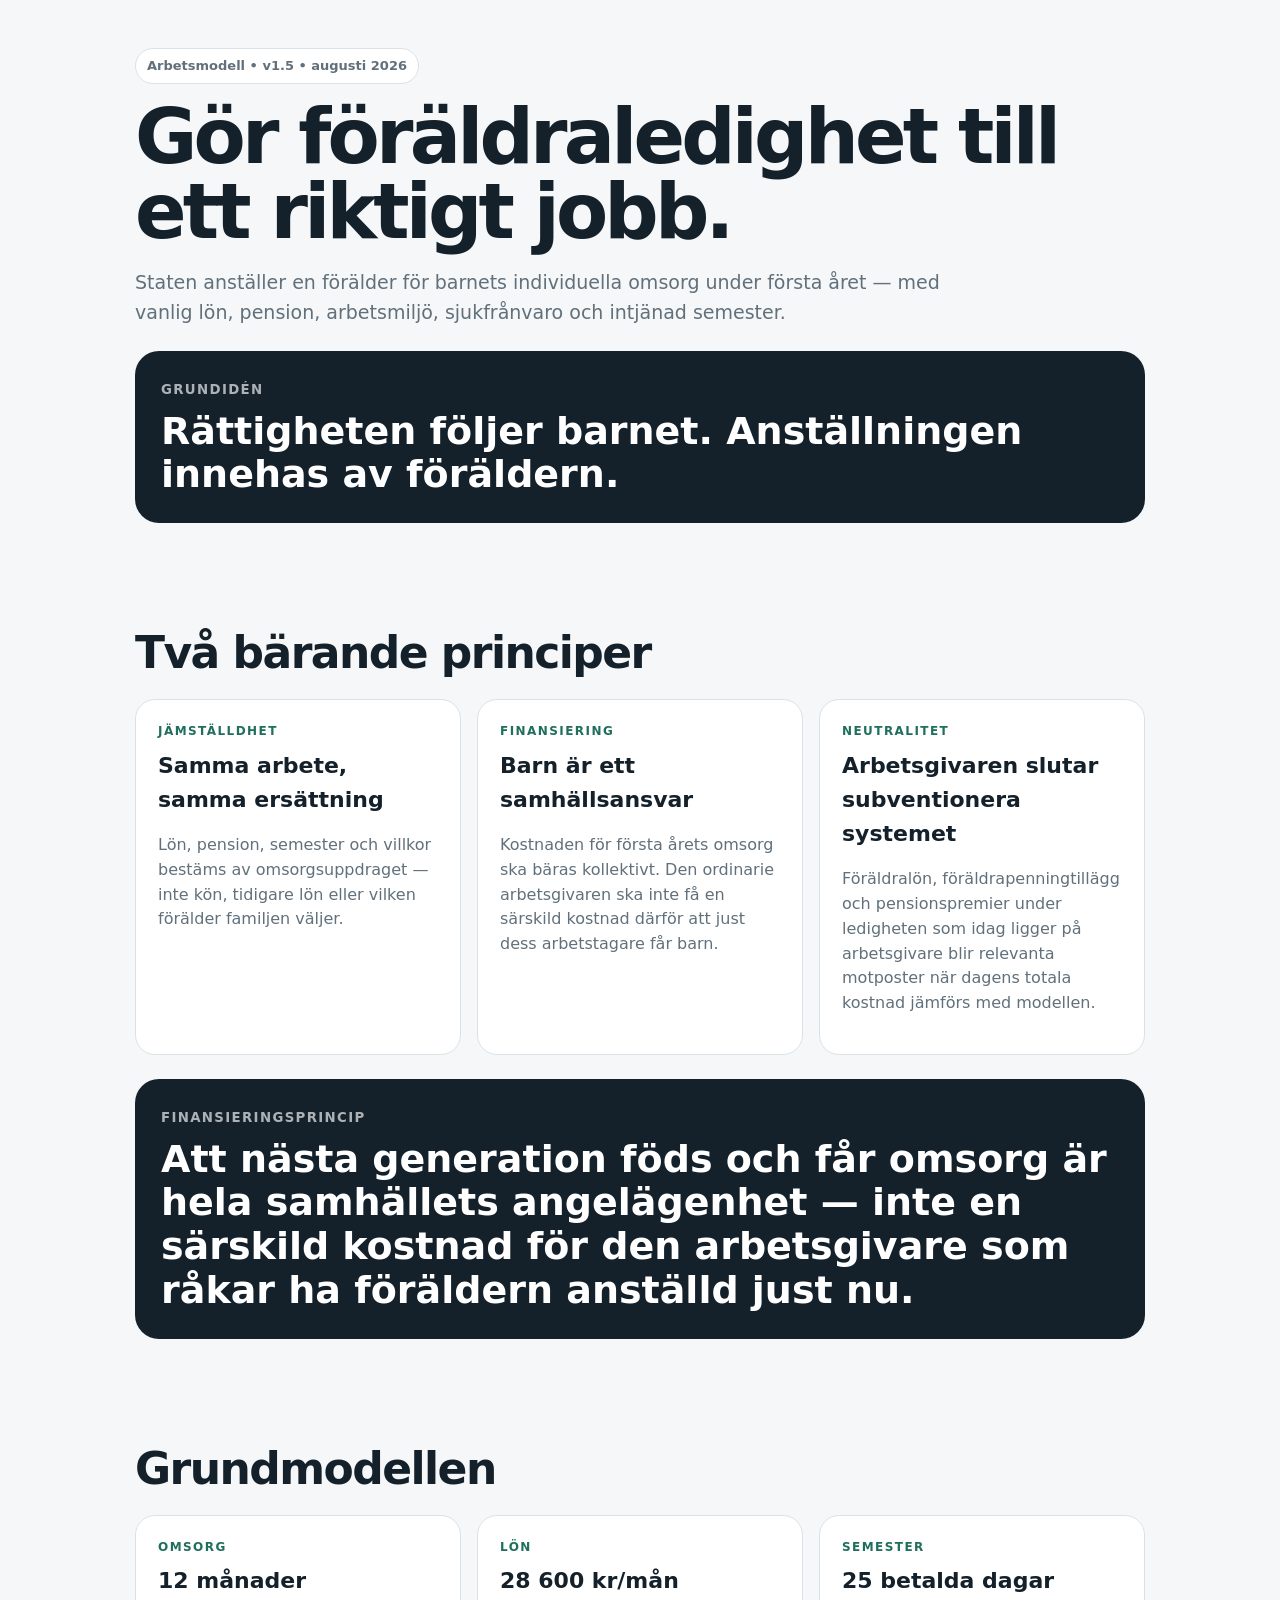
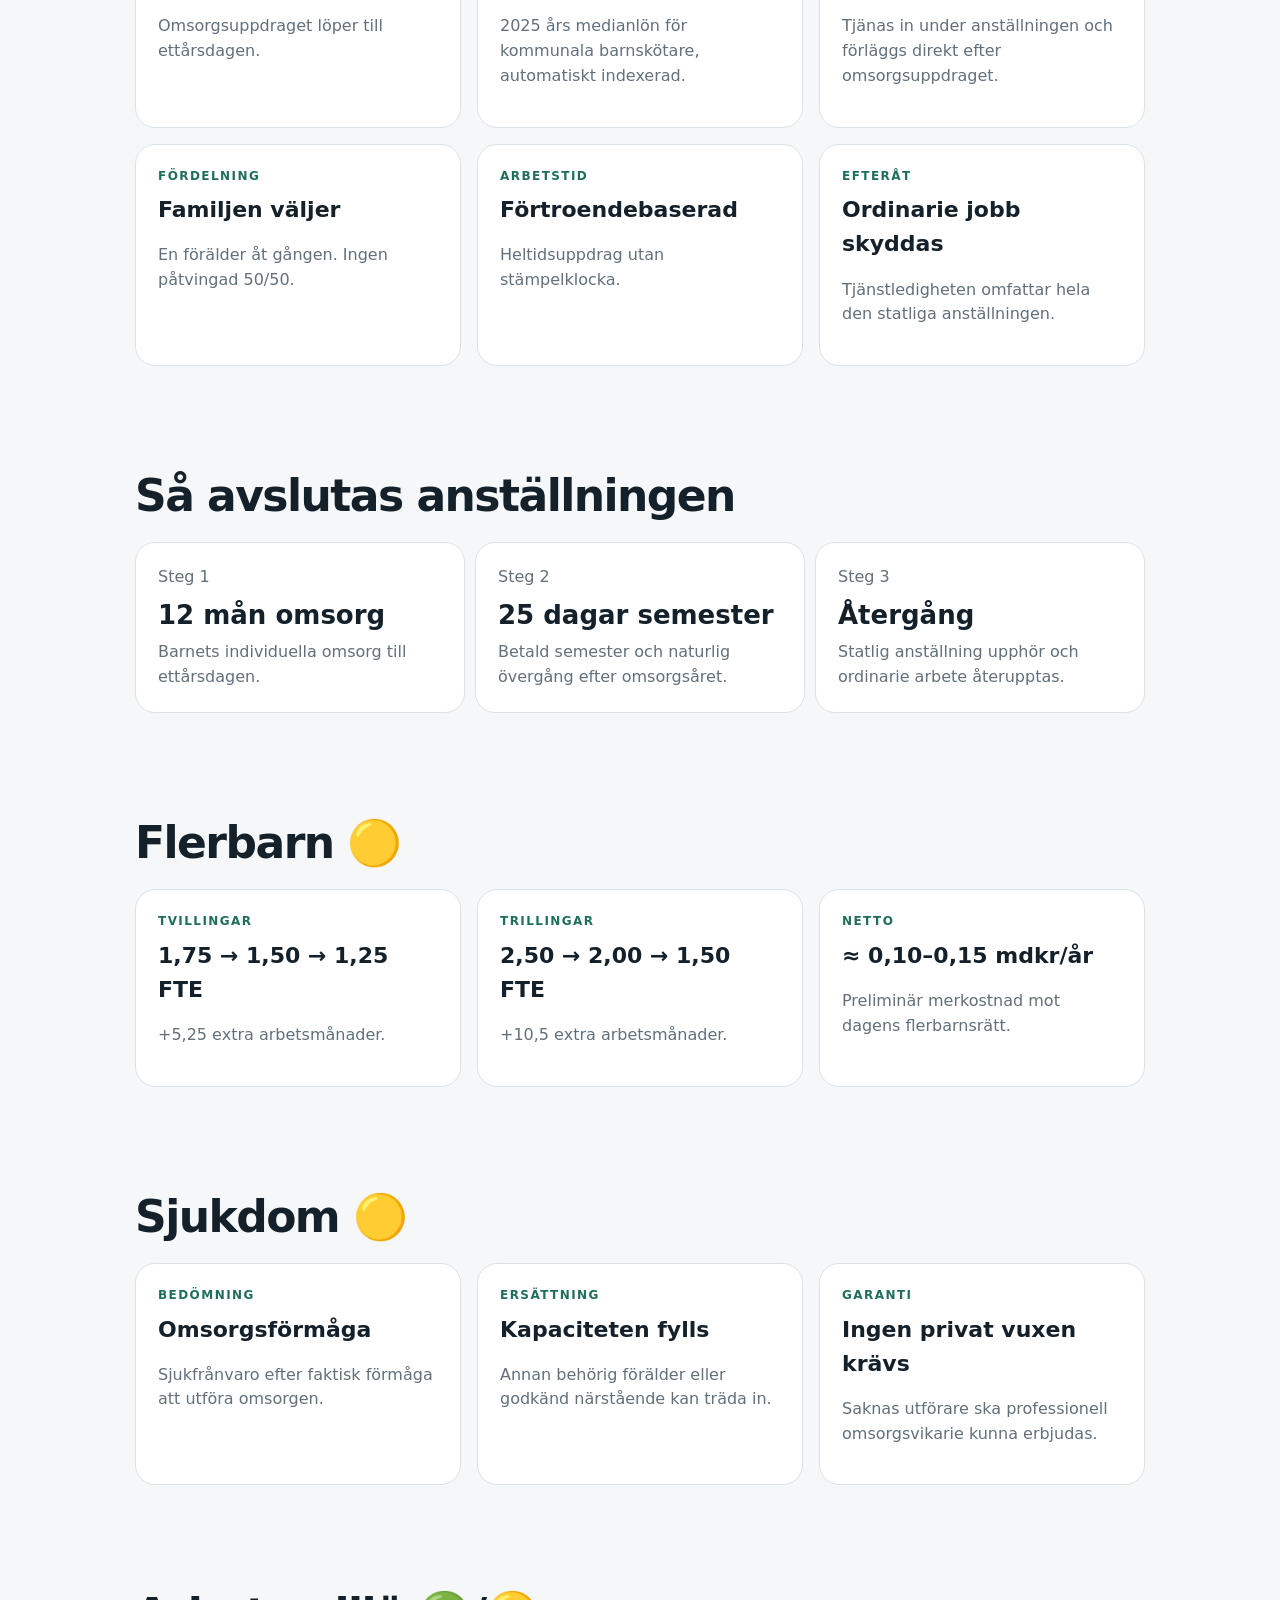
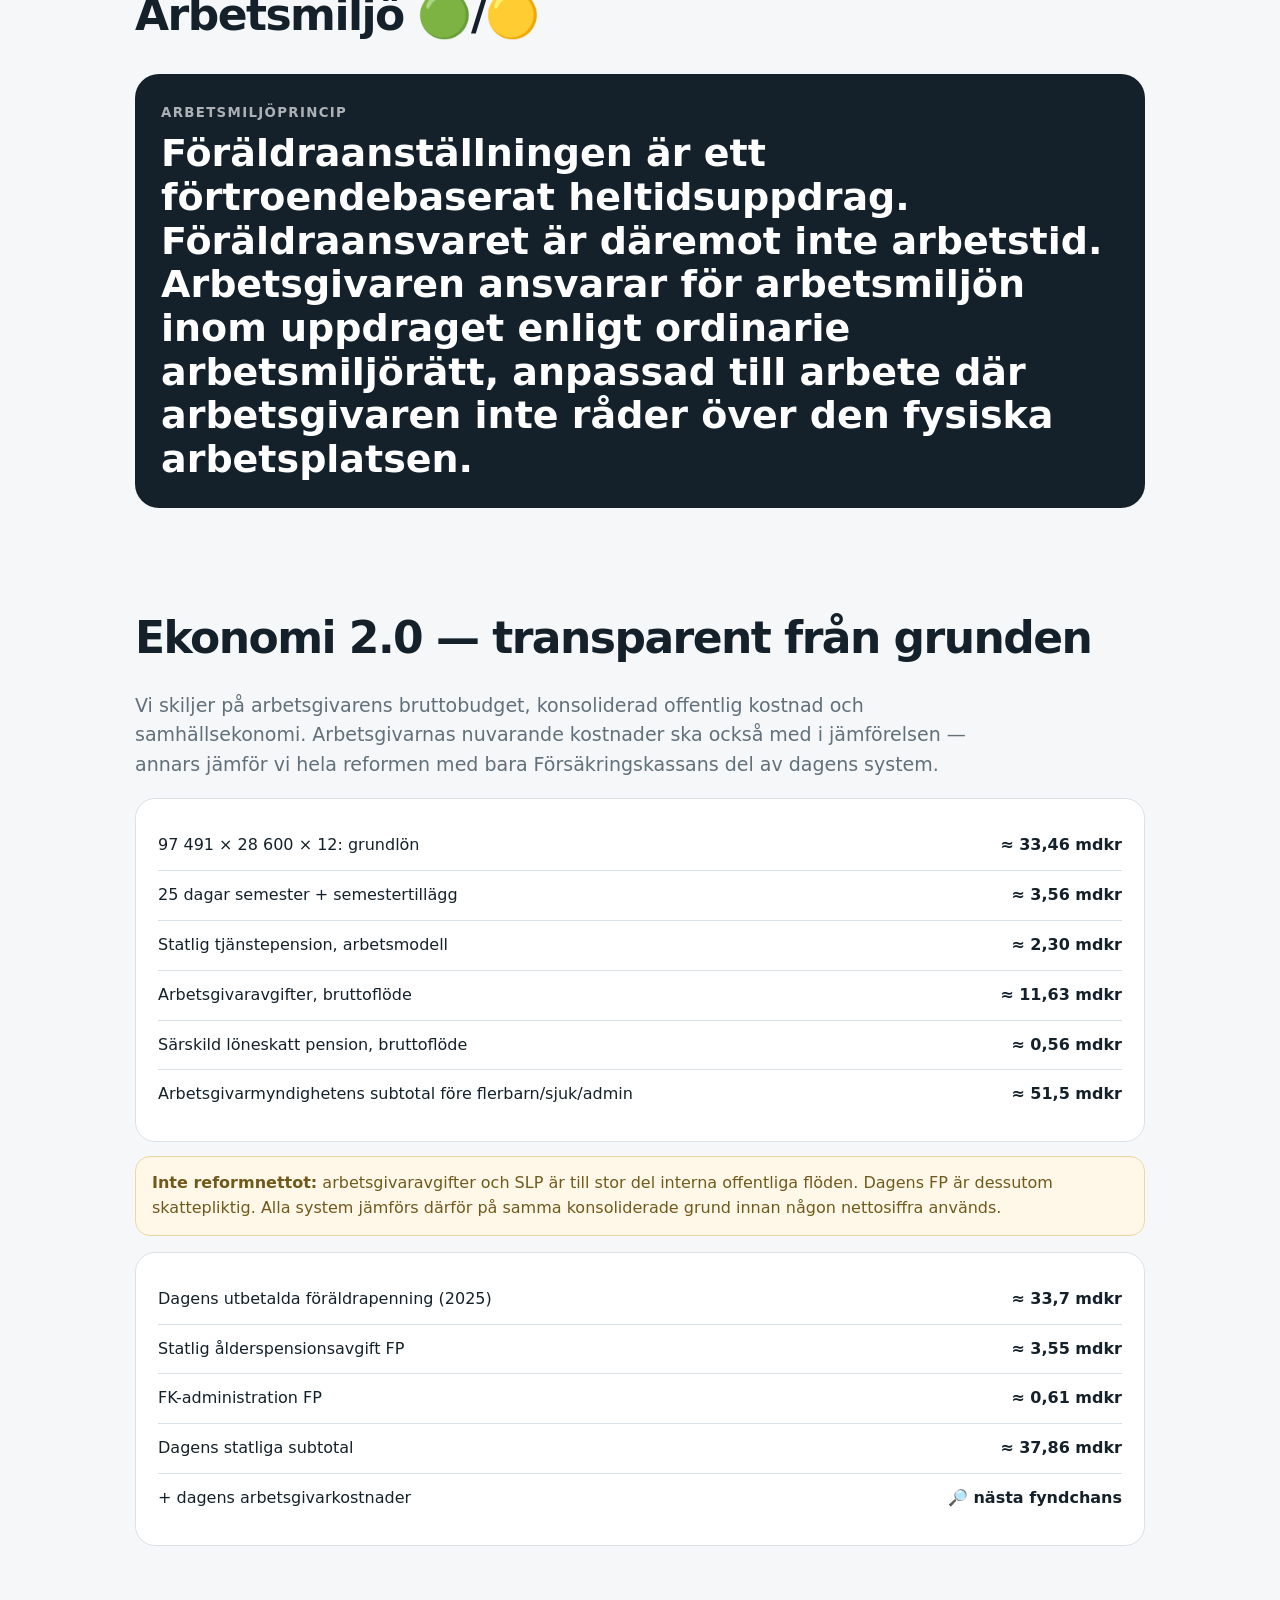
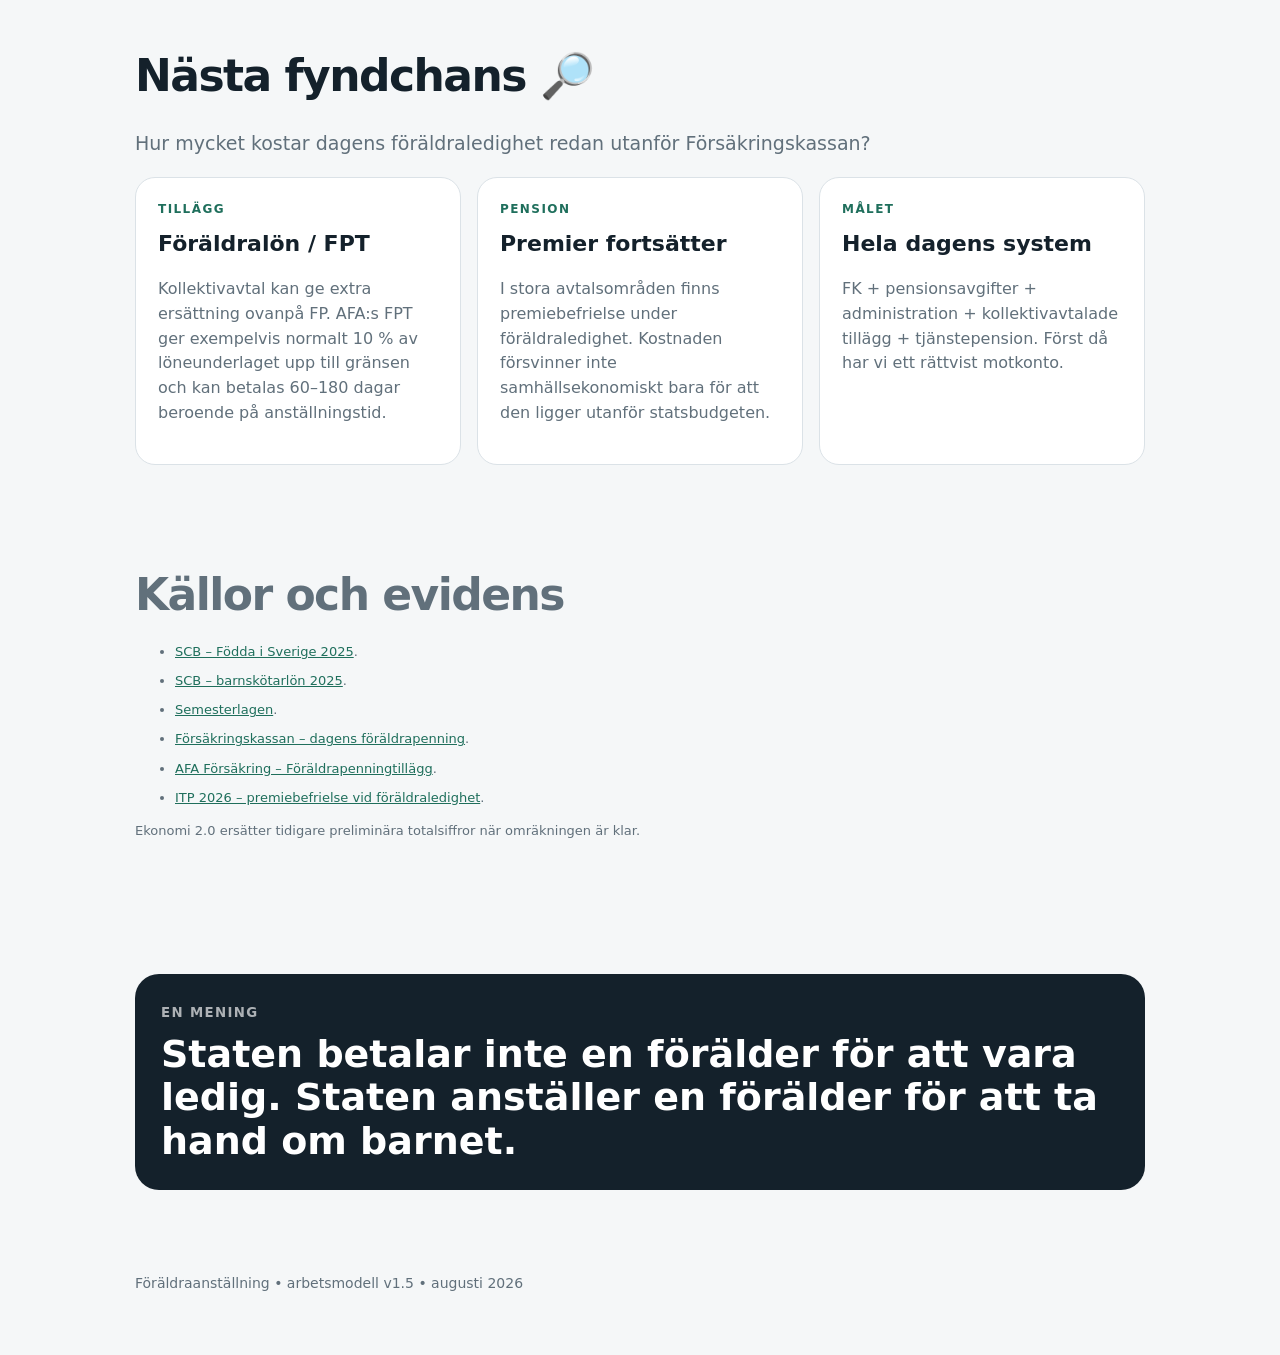
==== commit 08ddd392: "Add equality and shared-financing principles to Economy 2.0" ====
--- a/index.html
+++ b/index.html
@@ -1 +1 @@
-<!doctype html><html lang="sv"><head><meta charset="utf-8"><meta name="viewport" content="width=device-width,initial-scale=1"><title>Föräldraanställning – arbetsmodell v1.4</title><style>:root{--bg:#f5f7f8;--ink:#14212b;--muted:#61707b;--line:#dbe2e7;--accent:#1f6f5c;--warn:#fff8e8;--warnline:#ead7a2}*{box-sizing:border-box}body{margin:0;background:var(--bg);color:var(--ink);font:16px/1.55 system-ui,sans-serif}a{color:var(--accent)}.wrap{max-width:1050px;margin:auto;padding:0 20px}.hero,.section{padding:48px 0}.hero h1{font-size:clamp(42px,7vw,76px);line-height:.98;letter-spacing:-.05em;margin:16px 0}.eyebrow{display:inline-flex;padding:7px 11px;border:1px solid var(--line);border-radius:999px;background:#fff;font-size:13px;color:var(--muted);font-weight:700}.lead,.intro{font-size:19px;color:var(--muted);max-width:850px}.principle{margin-top:24px;background:var(--ink);color:#fff;border-radius:24px;padding:26px}.principle small{opacity:.65;text-transform:uppercase;letter-spacing:.1em;font-weight:800}.principle strong{display:block;margin-top:8px;font-size:clamp(23px,3.5vw,38px);line-height:1.15}.section h2{font-size:clamp(28px,4vw,44px);letter-spacing:-.035em;margin:0 0 12px}.grid{display:grid;gap:16px}.grid3{grid-template-columns:repeat(3,1fr)}.card,.phase,.cost{background:#fff;border:1px solid var(--line);border-radius:20px;padding:22px}.card .num{font-size:12px;font-weight:900;letter-spacing:.12em;color:var(--accent);text-transform:uppercase}.card h3{font-size:22px;margin:8px 0}.card p,.phase span{color:var(--muted)}.timeline{display:grid;grid-template-columns:repeat(3,1fr);gap:10px}.phase strong{display:block;font-size:26px;margin:5px 0}.costLine{display:grid;grid-template-columns:1fr auto;gap:16px;padding:12px 0;border-bottom:1px solid var(--line)}.costLine:last-child{border:0}.warning{background:var(--warn);border:1px solid var(--warnline);border-radius:15px;padding:14px 16px;color:#71591c;margin-top:14px}.sources{font-size:13px;color:var(--muted)}.sources li{margin-bottom:9px}.footer{padding:35px 0 60px;color:var(--muted);font-size:14px}@media(max-width:800px){.grid3,.timeline{grid-template-columns:1fr}}</style></head><body><main><section class="hero"><div class="wrap"><span class="eyebrow">Arbetsmodell • v1.4 • augusti 2026</span><h1>Gör föräldraledighet till ett riktigt jobb.</h1><p class="lead">Staten anställer en förälder för barnets individuella omsorg under första året — med vanlig lön, pension, arbetsmiljö, sjukfrånvaro och intjänad semester.</p><div class="principle"><small>Grundidén</small><strong>Rättigheten följer barnet. Anställningen innehas av föräldern.</strong></div></div></section><section class="section"><div class="wrap"><h2>Grundmodellen</h2><div class="grid grid3"><div class="card"><div class="num">Omsorg</div><h3>12 månader</h3><p>Omsorgsuppdraget löper till ettårsdagen. Ingen separat statlig inskolningsperiod.</p></div><div class="card"><div class="num">Lön</div><h3>28 600 kr/mån</h3><p>2025 års medianlön för kommunala barnskötare, automatiskt indexerad.</p></div><div class="card"><div class="num">Semester</div><h3>25 betalda dagar</h3><p>Tjänas in under anställningen och förläggs direkt efter omsorgsuppdraget, före anställningens slut.</p></div><div class="card"><div class="num">Fördelning</div><h3>Familjen väljer</h3><p>En förälder åt gången. Ingen påtvingad 50/50.</p></div><div class="card"><div class="num">Arbetstid</div><h3>Förtroendebaserad</h3><p>Heltidsuppdrag utan stämpelklocka. Föräldraansvaret utanför uppdraget är inte statlig arbetstid.</p></div><div class="card"><div class="num">Efteråt</div><h3>Ordinarie jobb skyddas</h3><p>Tjänstledigheten från ordinarie arbete omfattar hela den statliga anställningen.</p></div></div></div></section><section class="section"><div class="wrap"><h2>Så avslutas anställningen</h2><p class="intro">Enklare än tidigare modell: ingen separat inskolningsförmån behövs. Semestern skapar en naturlig övergång efter barnets ettårsdag.</p><div class="timeline"><div class="phase"><span>Steg 1</span><strong>12 mån omsorg</strong><span>Barnets individuella omsorg till ettårsdagen.</span></div><div class="phase"><span>Steg 2</span><strong>25 dagar semester</strong><span>Betald semester. Familjen kan själv använda delar av perioden för övergång och inskolning.</span></div><div class="phase"><span>Steg 3</span><strong>Återgång</strong><span>Statlig anställning upphör och ordinarie arbete återupptas.</span></div></div><div class="principle"><small>Semesterprincip</small><strong>12 månader omsorg. Därefter 25 intjänade betalda semesterdagar. Sedan upphör föräldraanställningen.</strong></div><div class="warning"><b>Viktig gräns:</b> semestern är juridiskt semester, inte obligatorisk inskolning. Familjen disponerar sin ledighet. Den särskilda inskolningsperioden tas därför bort ur modellen.</div></div></section><section class="section"><div class="wrap"><h2>Flerbarn 🟡</h2><div class="grid grid3"><div class="card"><div class="num">Tvillingar</div><h3>1,75 → 1,50 → 1,25 FTE</h3><p>0–3, 4–6 respektive 7–12 månader. +5,25 extra arbetsmånader.</p></div><div class="card"><div class="num">Trillingar</div><h3>2,50 → 2,00 → 1,50 FTE</h3><p>+10,5 extra arbetsmånader. Exakta nivåer ska empiriskt valideras.</p></div><div class="card"><div class="num">Netto</div><h3>≈ 0,10–0,15 mdkr/år</h3><p>Preliminär merkostnad mot dagens flerbarnsrätt.</p></div></div></div></section><section class="section"><div class="wrap"><h2>Sjukdom 🟡</h2><div class="grid grid3"><div class="card"><div class="num">Bedömning</div><h3>Omsorgsförmåga</h3><p>Sjukfrånvaro efter faktisk förmåga att utföra omsorgen.</p></div><div class="card"><div class="num">Ersättning</div><h3>Kapaciteten fylls</h3><p>Annan behörig förälder eller godkänd närstående kan träda in.</p></div><div class="card"><div class="num">Garanti</div><h3>Ingen privat vuxen krävs</h3><p>Saknas utförare ska professionell omsorgsvikarie kunna erbjudas.</p></div></div></div></section><section class="section"><div class="wrap"><h2>Arbetsmiljö 🟢/🟡</h2><div class="principle"><small>Arbetsmiljöprincip</small><strong>Föräldraanställningen är ett förtroendebaserat heltidsuppdrag. Föräldraansvaret är däremot inte arbetstid. Arbetsgivaren ansvarar för arbetsmiljön inom uppdraget enligt ordinarie arbetsmiljörätt, anpassad till arbete där arbetsgivaren inte råder över den fysiska arbetsplatsen.</strong></div></div></section><section class="section"><div class="wrap"><h2>Ekonomi 2.0 — omräkning pågår</h2><p class="intro">Den äldre ≈41-mdkr-kalkylen är inte längre vår baseline. Modellen har förändrats tillräckligt mycket för att ekonomin ska räknas om från noll med varje antagande synligt.</p><div class="cost"><div class="costLine"><span>Volymankare</span><strong>97 491 födda (2025)</strong></div><div class="costLine"><span>Grundlön</span><strong>28 600 kr/mån</strong></div><div class="costLine"><span>Omsorgsuppdrag</span><strong>12 månader</strong></div><div class="costLine"><span>Semester</span><strong>25 betalda dagar</strong></div><div class="costLine"><span>Flerbarn</span><strong>separat nettomodul</strong></div><div class="costLine"><span>Sjukdom/reservomsorg</span><strong>scenario + databehov</strong></div></div><div class="warning"><b>Metod:</b> Ekonomi 2.0 redovisar tre separata resultat: bruttokostnad för reformen, nettoeffekt för offentlig sektor och samhällsekonomisk effekt. Direkta återflöden skiljs från osäkra dynamiska effekter. Basfall, pessimistiskt och optimistiskt scenario ska redovisas.</div></div></section><section class="section"><div class="wrap"><h2>Nästa attack</h2><div class="grid grid3"><div class="card"><div class="num">Nu</div><h3>Ekonomi 2.0</h3><p>Räkna från noll: lön, semester, pension, administration, flerbarn och sjukdom.</p></div><div class="card"><div class="num">Sedan</div><h3>Direkta återflöden</h3><p>Ersatt föräldrapenning, pensionsposter, administration, skatt och andra offentliga stöd — utan dubbelräkning.</p></div><div class="card"><div class="num">Till sist</div><h3>Samhällsekonomi</h3><p>Arbetsutbud, barnutfall och andra dynamiska effekter hålls separat från statsbudgeten.</p></div></div></div></section><section class="section"><div class="wrap sources"><h2>Källor och evidens</h2><ul><li><a href="https://www.scb.se/hitta-statistik/sverige-i-siffror/manniskorna-i-sverige/fodda-i-sverige/">SCB – Födda i Sverige 2025</a>.</li><li><a href="https://www.scb.se/hitta-statistik/statistik-efter-amne/arbetsmarknad/loner-och-arbetskostnader/lonestrukturstatistik-kommuner/pong/tabell-och-diagram/genomsnittlig-manadslon-efter-yrke/">SCB – barnskötarlön 2025</a>.</li><li><a href="https://www.riksdagen.se/sv/dokument-och-lagar/dokument/svensk-forfattningssamling/semesterlag-1977480_sfs-1977-480/">Semesterlagen</a>.</li><li><a href="https://www.forsakringskassan.se/privatperson/familj-och-barn/foraldrapenning">Försäkringskassan – dagens föräldrapenning</a>.</li></ul><p>Ekonomi 2.0 ersätter tidigare preliminära totalsiffror när omräkningen är klar.</p></div></section><section class="section"><div class="wrap"><div class="principle"><small>En mening</small><strong>Staten betalar inte en förälder för att vara ledig. Staten anställer en förälder för att ta hand om barnet.</strong></div></div></section></main><footer class="footer"><div class="wrap">Föräldraanställning • arbetsmodell v1.4 • augusti 2026</div></footer></body></html>+<!doctype html><html lang="sv"><head><meta charset="utf-8"><meta name="viewport" content="width=device-width,initial-scale=1"><title>Föräldraanställning – arbetsmodell v1.5</title><style>:root{--bg:#f5f7f8;--ink:#14212b;--muted:#61707b;--line:#dbe2e7;--accent:#1f6f5c;--warn:#fff8e8;--warnline:#ead7a2}*{box-sizing:border-box}body{margin:0;background:var(--bg);color:var(--ink);font:16px/1.55 system-ui,sans-serif}a{color:var(--accent)}.wrap{max-width:1050px;margin:auto;padding:0 20px}.hero,.section{padding:48px 0}.hero h1{font-size:clamp(42px,7vw,76px);line-height:.98;letter-spacing:-.05em;margin:16px 0}.eyebrow{display:inline-flex;padding:7px 11px;border:1px solid var(--line);border-radius:999px;background:#fff;font-size:13px;color:var(--muted);font-weight:700}.lead,.intro{font-size:19px;color:var(--muted);max-width:850px}.principle{margin-top:24px;background:var(--ink);color:#fff;border-radius:24px;padding:26px}.principle small{opacity:.65;text-transform:uppercase;letter-spacing:.1em;font-weight:800}.principle strong{display:block;margin-top:8px;font-size:clamp(23px,3.5vw,38px);line-height:1.15}.section h2{font-size:clamp(28px,4vw,44px);letter-spacing:-.035em;margin:0 0 12px}.grid{display:grid;gap:16px}.grid3{grid-template-columns:repeat(3,1fr)}.card,.phase,.cost{background:#fff;border:1px solid var(--line);border-radius:20px;padding:22px}.card .num{font-size:12px;font-weight:900;letter-spacing:.12em;color:var(--accent);text-transform:uppercase}.card h3{font-size:22px;margin:8px 0}.card p,.phase span{color:var(--muted)}.timeline{display:grid;grid-template-columns:repeat(3,1fr);gap:10px}.phase strong{display:block;font-size:26px;margin:5px 0}.costLine{display:grid;grid-template-columns:1fr auto;gap:16px;padding:12px 0;border-bottom:1px solid var(--line)}.costLine:last-child{border:0}.warning{background:var(--warn);border:1px solid var(--warnline);border-radius:15px;padding:14px 16px;color:#71591c;margin-top:14px}.sources{font-size:13px;color:var(--muted)}.sources li{margin-bottom:9px}.footer{padding:35px 0 60px;color:var(--muted);font-size:14px}@media(max-width:800px){.grid3,.timeline{grid-template-columns:1fr}}</style></head><body><main><section class="hero"><div class="wrap"><span class="eyebrow">Arbetsmodell • v1.5 • augusti 2026</span><h1>Gör föräldraledighet till ett riktigt jobb.</h1><p class="lead">Staten anställer en förälder för barnets individuella omsorg under första året — med vanlig lön, pension, arbetsmiljö, sjukfrånvaro och intjänad semester.</p><div class="principle"><small>Grundidén</small><strong>Rättigheten följer barnet. Anställningen innehas av föräldern.</strong></div></div></section><section class="section"><div class="wrap"><h2>Två bärande principer</h2><div class="grid grid3"><div class="card"><div class="num">Jämställdhet</div><h3>Samma arbete, samma ersättning</h3><p>Lön, pension, semester och villkor bestäms av omsorgsuppdraget — inte kön, tidigare lön eller vilken förälder familjen väljer.</p></div><div class="card"><div class="num">Finansiering</div><h3>Barn är ett samhällsansvar</h3><p>Kostnaden för första årets omsorg ska bäras kollektivt. Den ordinarie arbetsgivaren ska inte få en särskild kostnad därför att just dess arbetstagare får barn.</p></div><div class="card"><div class="num">Neutralitet</div><h3>Arbetsgivaren slutar subventionera systemet</h3><p>Föräldralön, föräldrapenningtillägg och pensionspremier under ledigheten som idag ligger på arbetsgivare blir relevanta motposter när dagens totala kostnad jämförs med modellen.</p></div></div><div class="principle"><small>Finansieringsprincip</small><strong>Att nästa generation föds och får omsorg är hela samhällets angelägenhet — inte en särskild kostnad för den arbetsgivare som råkar ha föräldern anställd just nu.</strong></div></div></section><section class="section"><div class="wrap"><h2>Grundmodellen</h2><div class="grid grid3"><div class="card"><div class="num">Omsorg</div><h3>12 månader</h3><p>Omsorgsuppdraget löper till ettårsdagen.</p></div><div class="card"><div class="num">Lön</div><h3>28 600 kr/mån</h3><p>2025 års medianlön för kommunala barnskötare, automatiskt indexerad.</p></div><div class="card"><div class="num">Semester</div><h3>25 betalda dagar</h3><p>Tjänas in under anställningen och förläggs direkt efter omsorgsuppdraget.</p></div><div class="card"><div class="num">Fördelning</div><h3>Familjen väljer</h3><p>En förälder åt gången. Ingen påtvingad 50/50.</p></div><div class="card"><div class="num">Arbetstid</div><h3>Förtroendebaserad</h3><p>Heltidsuppdrag utan stämpelklocka.</p></div><div class="card"><div class="num">Efteråt</div><h3>Ordinarie jobb skyddas</h3><p>Tjänstledigheten omfattar hela den statliga anställningen.</p></div></div></div></section><section class="section"><div class="wrap"><h2>Så avslutas anställningen</h2><div class="timeline"><div class="phase"><span>Steg 1</span><strong>12 mån omsorg</strong><span>Barnets individuella omsorg till ettårsdagen.</span></div><div class="phase"><span>Steg 2</span><strong>25 dagar semester</strong><span>Betald semester och naturlig övergång efter omsorgsåret.</span></div><div class="phase"><span>Steg 3</span><strong>Återgång</strong><span>Statlig anställning upphör och ordinarie arbete återupptas.</span></div></div></div></section><section class="section"><div class="wrap"><h2>Flerbarn 🟡</h2><div class="grid grid3"><div class="card"><div class="num">Tvillingar</div><h3>1,75 → 1,50 → 1,25 FTE</h3><p>+5,25 extra arbetsmånader.</p></div><div class="card"><div class="num">Trillingar</div><h3>2,50 → 2,00 → 1,50 FTE</h3><p>+10,5 extra arbetsmånader.</p></div><div class="card"><div class="num">Netto</div><h3>≈ 0,10–0,15 mdkr/år</h3><p>Preliminär merkostnad mot dagens flerbarnsrätt.</p></div></div></div></section><section class="section"><div class="wrap"><h2>Sjukdom 🟡</h2><div class="grid grid3"><div class="card"><div class="num">Bedömning</div><h3>Omsorgsförmåga</h3><p>Sjukfrånvaro efter faktisk förmåga att utföra omsorgen.</p></div><div class="card"><div class="num">Ersättning</div><h3>Kapaciteten fylls</h3><p>Annan behörig förälder eller godkänd närstående kan träda in.</p></div><div class="card"><div class="num">Garanti</div><h3>Ingen privat vuxen krävs</h3><p>Saknas utförare ska professionell omsorgsvikarie kunna erbjudas.</p></div></div></div></section><section class="section"><div class="wrap"><h2>Arbetsmiljö 🟢/🟡</h2><div class="principle"><small>Arbetsmiljöprincip</small><strong>Föräldraanställningen är ett förtroendebaserat heltidsuppdrag. Föräldraansvaret är däremot inte arbetstid. Arbetsgivaren ansvarar för arbetsmiljön inom uppdraget enligt ordinarie arbetsmiljörätt, anpassad till arbete där arbetsgivaren inte råder över den fysiska arbetsplatsen.</strong></div></div></section><section class="section"><div class="wrap"><h2>Ekonomi 2.0 — transparent från grunden</h2><p class="intro">Vi skiljer på arbetsgivarens bruttobudget, konsoliderad offentlig kostnad och samhällsekonomi. Arbetsgivarnas nuvarande kostnader ska också med i jämförelsen — annars jämför vi hela reformen med bara Försäkringskassans del av dagens system.</p><div class="cost"><div class="costLine"><span>97 491 × 28 600 × 12: grundlön</span><strong>≈ 33,46 mdkr</strong></div><div class="costLine"><span>25 dagar semester + semestertillägg</span><strong>≈ 3,56 mdkr</strong></div><div class="costLine"><span>Statlig tjänstepension, arbetsmodell</span><strong>≈ 2,30 mdkr</strong></div><div class="costLine"><span>Arbetsgivaravgifter, bruttoflöde</span><strong>≈ 11,63 mdkr</strong></div><div class="costLine"><span>Särskild löneskatt pension, bruttoflöde</span><strong>≈ 0,56 mdkr</strong></div><div class="costLine"><span>Arbetsgivarmyndighetens subtotal före flerbarn/sjuk/admin</span><strong>≈ 51,5 mdkr</strong></div></div><div class="warning"><b>Inte reformnettot:</b> arbetsgivaravgifter och SLP är till stor del interna offentliga flöden. Dagens FP är dessutom skattepliktig. Alla system jämförs därför på samma konsoliderade grund innan någon nettosiffra används.</div><div class="cost" style="margin-top:16px"><div class="costLine"><span>Dagens utbetalda föräldrapenning (2025)</span><strong>≈ 33,7 mdkr</strong></div><div class="costLine"><span>Statlig ålderspensionsavgift FP</span><strong>≈ 3,55 mdkr</strong></div><div class="costLine"><span>FK-administration FP</span><strong>≈ 0,61 mdkr</strong></div><div class="costLine"><span>Dagens statliga subtotal</span><strong>≈ 37,86 mdkr</strong></div><div class="costLine"><span>+ dagens arbetsgivarkostnader</span><strong>🔎 nästa fyndchans</strong></div></div></div></section><section class="section"><div class="wrap"><h2>Nästa fyndchans 🔎</h2><p class="intro">Hur mycket kostar dagens föräldraledighet redan utanför Försäkringskassan?</p><div class="grid grid3"><div class="card"><div class="num">Tillägg</div><h3>Föräldralön / FPT</h3><p>Kollektivavtal kan ge extra ersättning ovanpå FP. AFA:s FPT ger exempelvis normalt 10 % av löneunderlaget upp till gränsen och kan betalas 60–180 dagar beroende på anställningstid.</p></div><div class="card"><div class="num">Pension</div><h3>Premier fortsätter</h3><p>I stora avtalsområden finns premiebefrielse under föräldraledighet. Kostnaden försvinner inte samhällsekonomiskt bara för att den ligger utanför statsbudgeten.</p></div><div class="card"><div class="num">Målet</div><h3>Hela dagens system</h3><p>FK + pensionsavgifter + administration + kollektivavtalade tillägg + tjänstepension. Först då har vi ett rättvist motkonto.</p></div></div></div></section><section class="section"><div class="wrap sources"><h2>Källor och evidens</h2><ul><li><a href="https://www.scb.se/hitta-statistik/sverige-i-siffror/manniskorna-i-sverige/fodda-i-sverige/">SCB – Födda i Sverige 2025</a>.</li><li><a href="https://www.scb.se/hitta-statistik/statistik-efter-amne/arbetsmarknad/loner-och-arbetskostnader/lonestrukturstatistik-kommuner/pong/tabell-och-diagram/genomsnittlig-manadslon-efter-yrke/">SCB – barnskötarlön 2025</a>.</li><li><a href="https://www.riksdagen.se/sv/dokument-och-lagar/dokument/svensk-forfattningssamling/semesterlag-1977480_sfs-1977-480/">Semesterlagen</a>.</li><li><a href="https://www.forsakringskassan.se/privatperson/familj-och-barn/foraldrapenning">Försäkringskassan – dagens föräldrapenning</a>.</li><li><a href="https://www.afaforsakring.se/forsakring/foraldrapenningtillagg">AFA Försäkring – Föräldrapenningtillägg</a>.</li><li><a href="https://collectum.se/download/18.743ae39619bb55a11cf4b623/1768483209199/Avtal_ITP_och_TGL_2026.pdf">ITP 2026 – premiebefrielse vid föräldraledighet</a>.</li></ul><p>Ekonomi 2.0 ersätter tidigare preliminära totalsiffror när omräkningen är klar.</p></div></section><section class="section"><div class="wrap"><div class="principle"><small>En mening</small><strong>Staten betalar inte en förälder för att vara ledig. Staten anställer en förälder för att ta hand om barnet.</strong></div></div></section></main><footer class="footer"><div class="wrap">Föräldraanställning • arbetsmodell v1.5 • augusti 2026</div></footer></body></html>
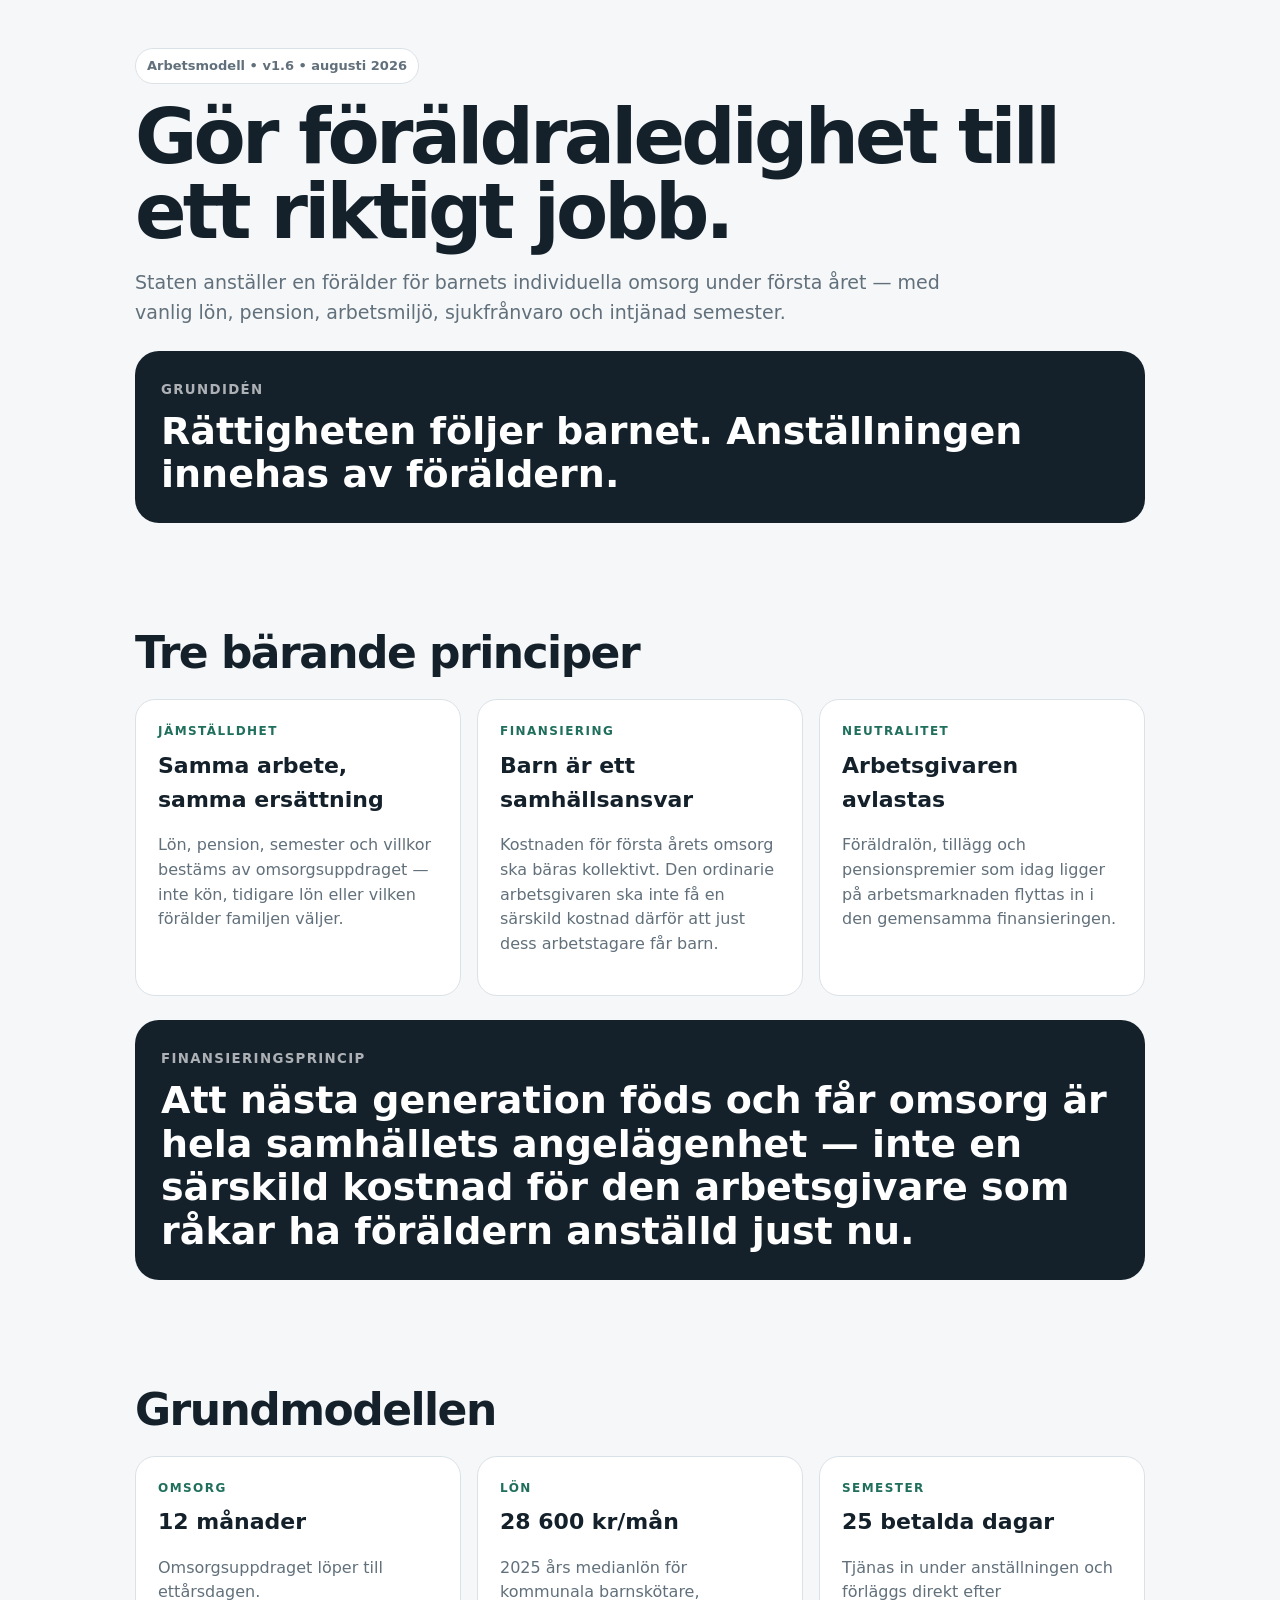
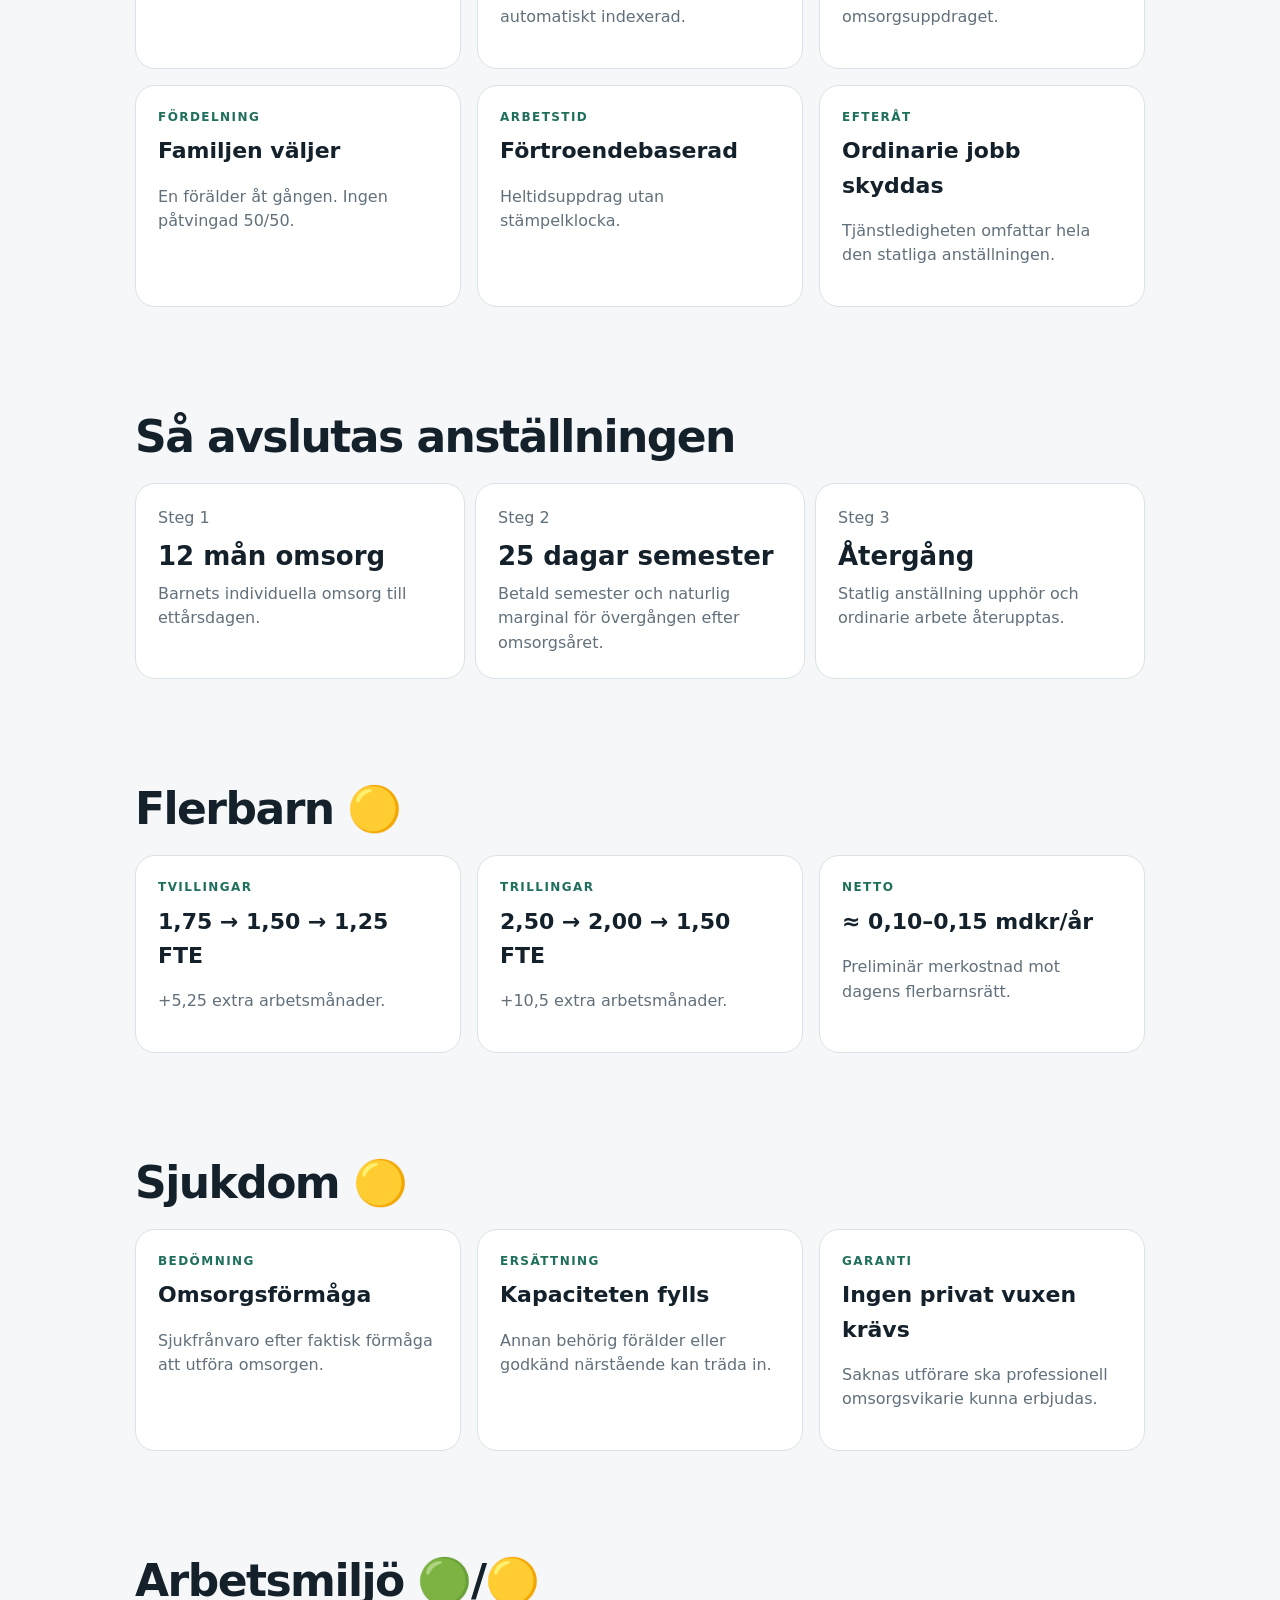
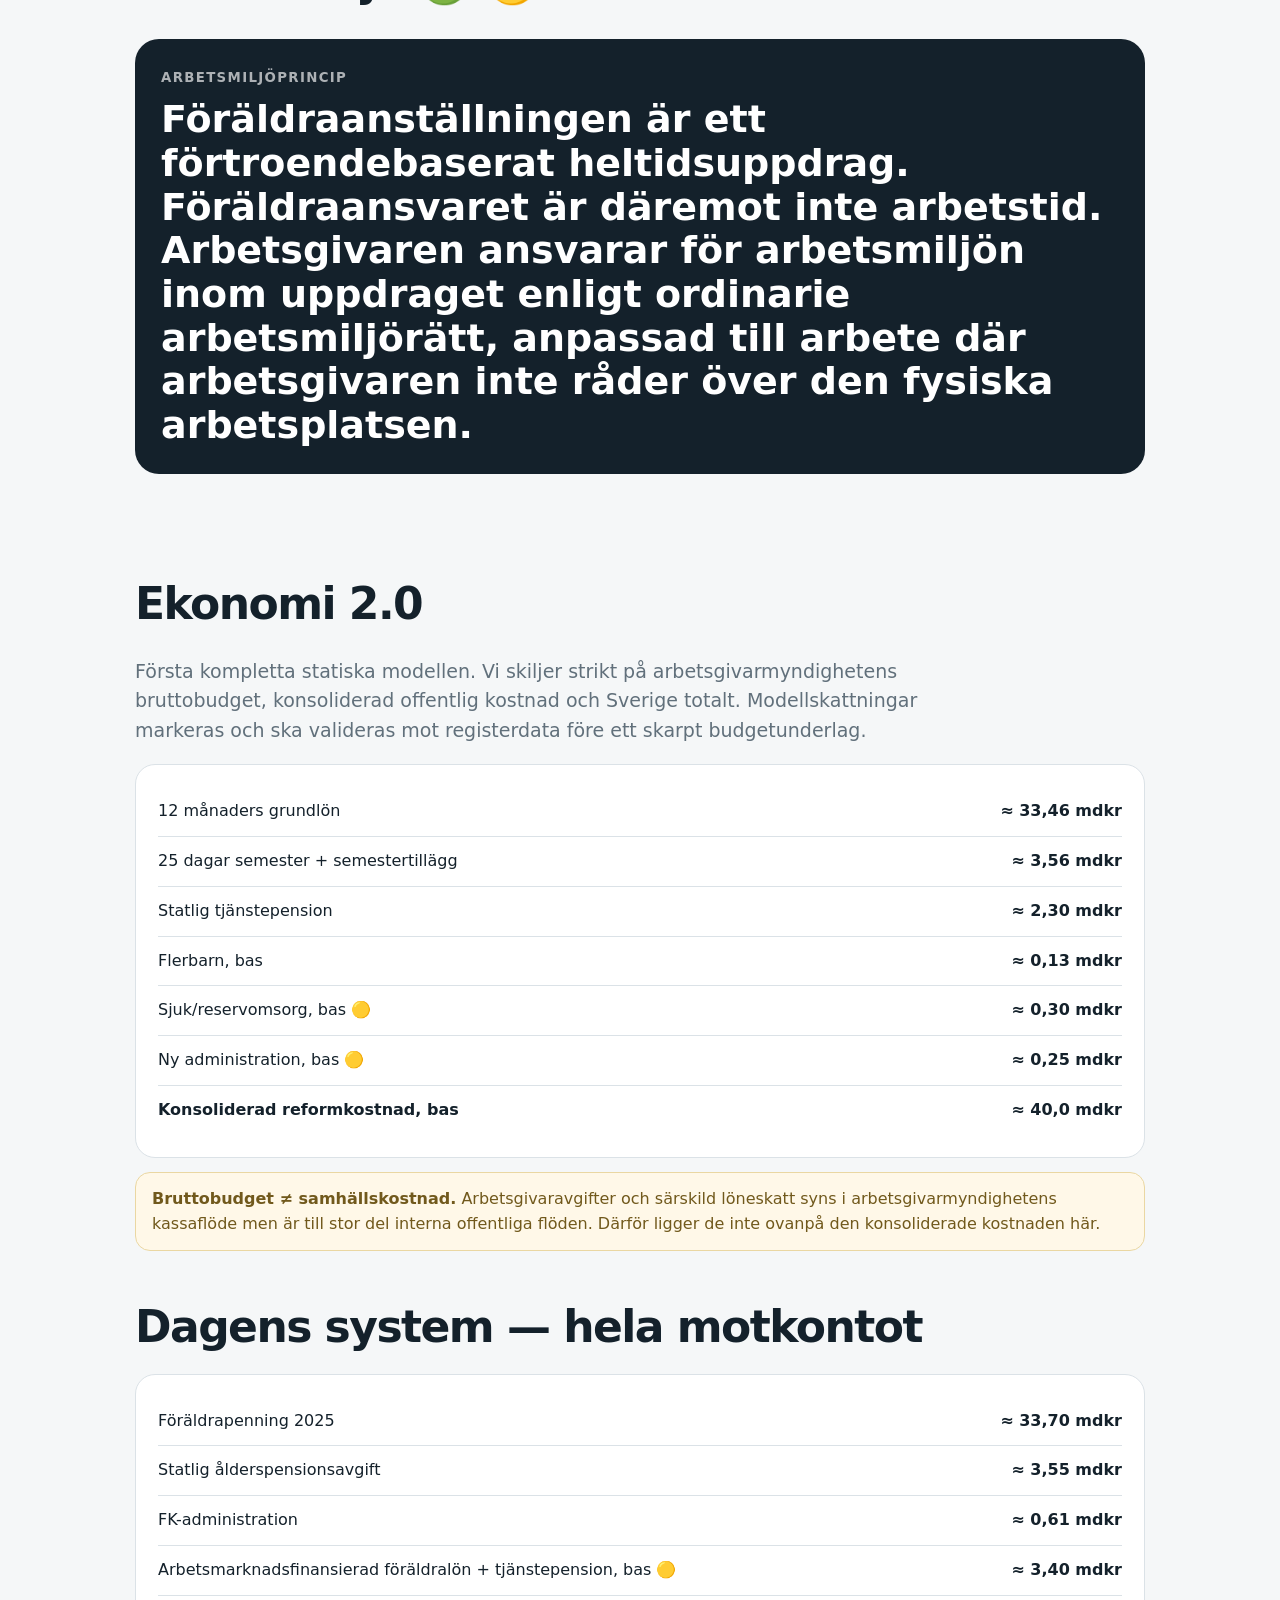
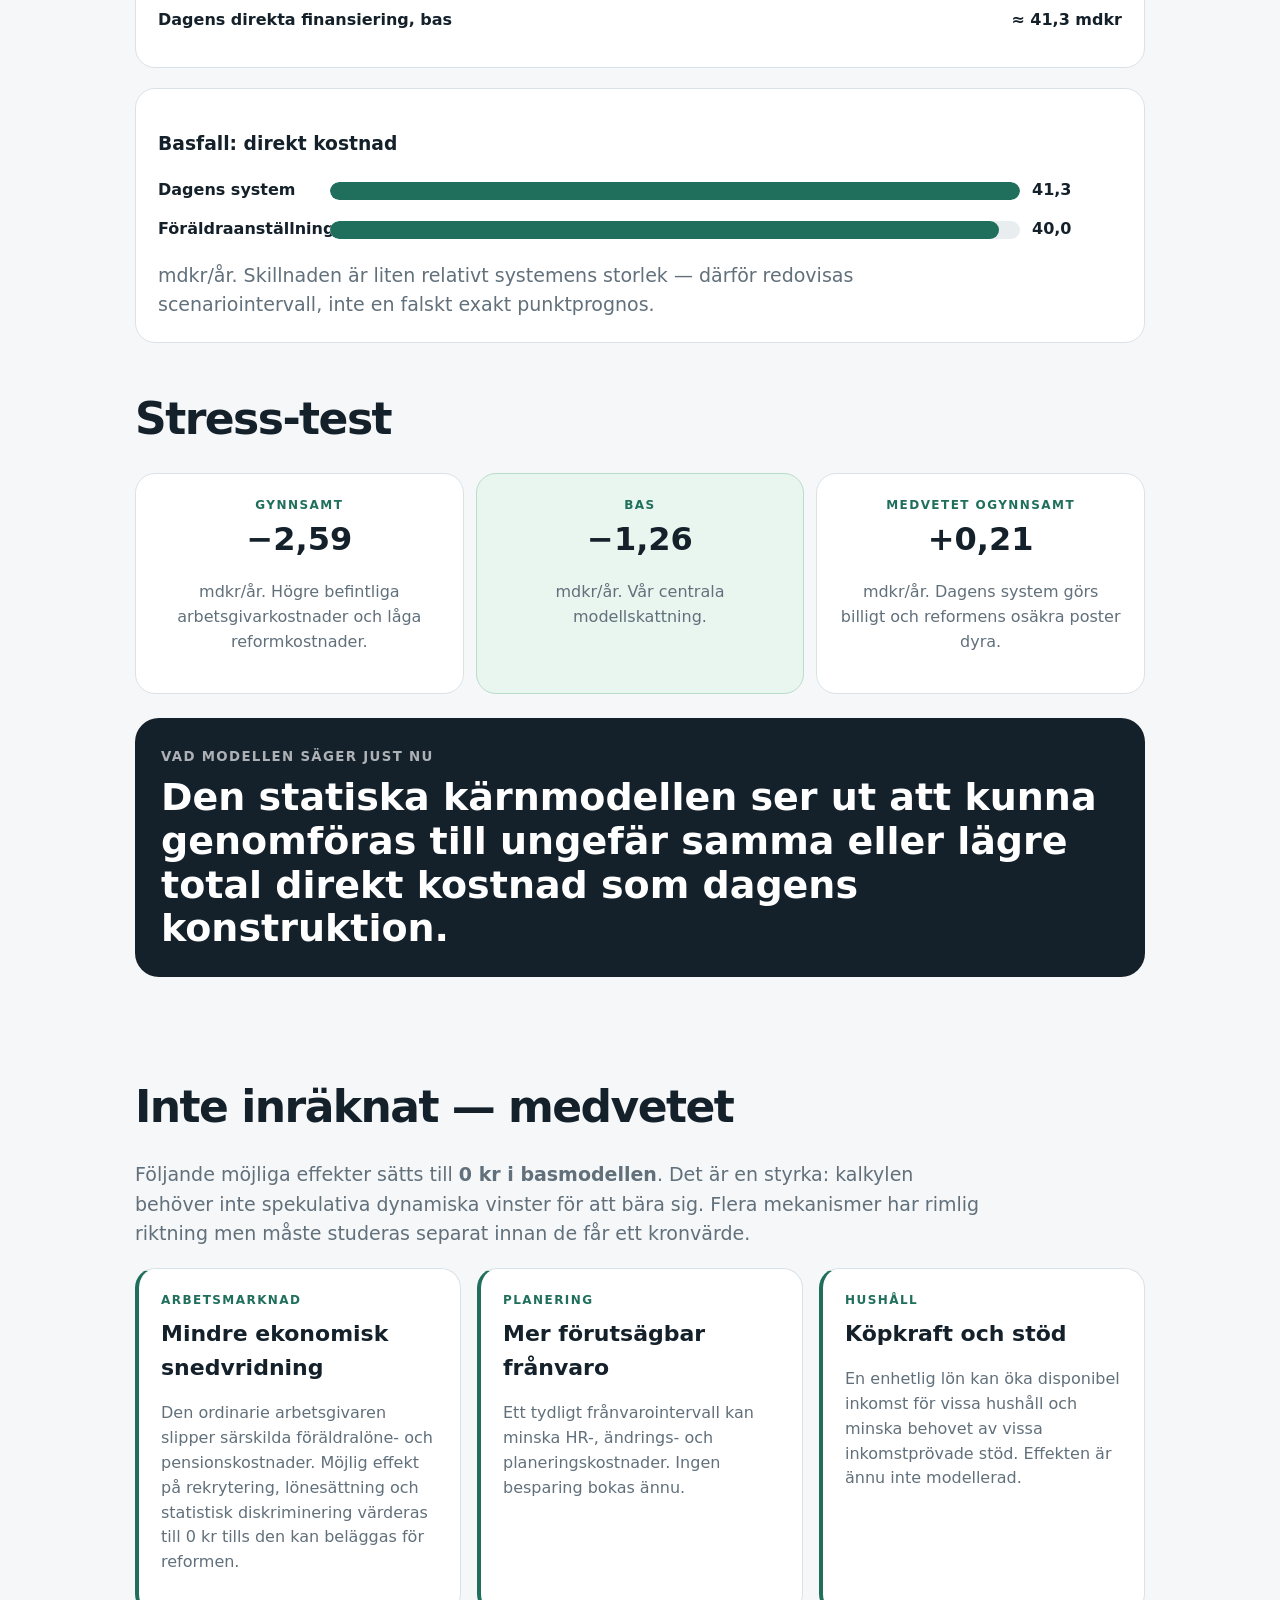
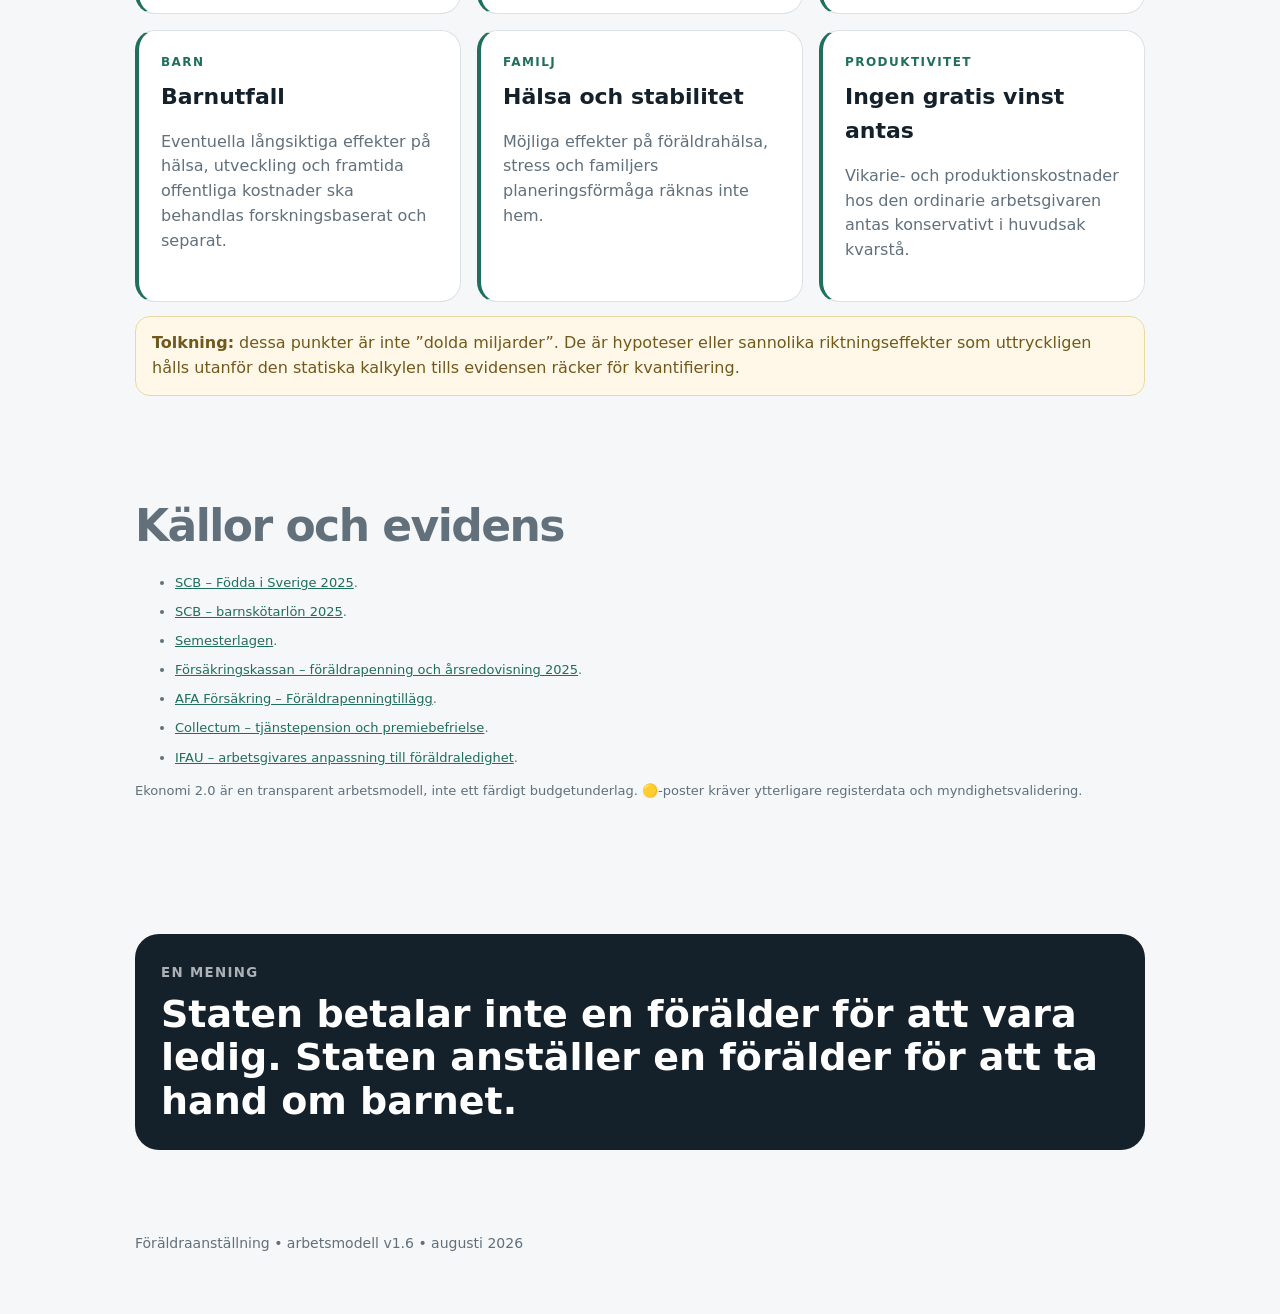
==== commit 1f95604a: "Add Economy 2.0 scenarios and visualizations" ====
--- a/index.html
+++ b/index.html
@@ -1 +1 @@
-<!doctype html><html lang="sv"><head><meta charset="utf-8"><meta name="viewport" content="width=device-width,initial-scale=1"><title>Föräldraanställning – arbetsmodell v1.5</title><style>:root{--bg:#f5f7f8;--ink:#14212b;--muted:#61707b;--line:#dbe2e7;--accent:#1f6f5c;--warn:#fff8e8;--warnline:#ead7a2}*{box-sizing:border-box}body{margin:0;background:var(--bg);color:var(--ink);font:16px/1.55 system-ui,sans-serif}a{color:var(--accent)}.wrap{max-width:1050px;margin:auto;padding:0 20px}.hero,.section{padding:48px 0}.hero h1{font-size:clamp(42px,7vw,76px);line-height:.98;letter-spacing:-.05em;margin:16px 0}.eyebrow{display:inline-flex;padding:7px 11px;border:1px solid var(--line);border-radius:999px;background:#fff;font-size:13px;color:var(--muted);font-weight:700}.lead,.intro{font-size:19px;color:var(--muted);max-width:850px}.principle{margin-top:24px;background:var(--ink);color:#fff;border-radius:24px;padding:26px}.principle small{opacity:.65;text-transform:uppercase;letter-spacing:.1em;font-weight:800}.principle strong{display:block;margin-top:8px;font-size:clamp(23px,3.5vw,38px);line-height:1.15}.section h2{font-size:clamp(28px,4vw,44px);letter-spacing:-.035em;margin:0 0 12px}.grid{display:grid;gap:16px}.grid3{grid-template-columns:repeat(3,1fr)}.card,.phase,.cost{background:#fff;border:1px solid var(--line);border-radius:20px;padding:22px}.card .num{font-size:12px;font-weight:900;letter-spacing:.12em;color:var(--accent);text-transform:uppercase}.card h3{font-size:22px;margin:8px 0}.card p,.phase span{color:var(--muted)}.timeline{display:grid;grid-template-columns:repeat(3,1fr);gap:10px}.phase strong{display:block;font-size:26px;margin:5px 0}.costLine{display:grid;grid-template-columns:1fr auto;gap:16px;padding:12px 0;border-bottom:1px solid var(--line)}.costLine:last-child{border:0}.warning{background:var(--warn);border:1px solid var(--warnline);border-radius:15px;padding:14px 16px;color:#71591c;margin-top:14px}.sources{font-size:13px;color:var(--muted)}.sources li{margin-bottom:9px}.footer{padding:35px 0 60px;color:var(--muted);font-size:14px}@media(max-width:800px){.grid3,.timeline{grid-template-columns:1fr}}</style></head><body><main><section class="hero"><div class="wrap"><span class="eyebrow">Arbetsmodell • v1.5 • augusti 2026</span><h1>Gör föräldraledighet till ett riktigt jobb.</h1><p class="lead">Staten anställer en förälder för barnets individuella omsorg under första året — med vanlig lön, pension, arbetsmiljö, sjukfrånvaro och intjänad semester.</p><div class="principle"><small>Grundidén</small><strong>Rättigheten följer barnet. Anställningen innehas av föräldern.</strong></div></div></section><section class="section"><div class="wrap"><h2>Två bärande principer</h2><div class="grid grid3"><div class="card"><div class="num">Jämställdhet</div><h3>Samma arbete, samma ersättning</h3><p>Lön, pension, semester och villkor bestäms av omsorgsuppdraget — inte kön, tidigare lön eller vilken förälder familjen väljer.</p></div><div class="card"><div class="num">Finansiering</div><h3>Barn är ett samhällsansvar</h3><p>Kostnaden för första årets omsorg ska bäras kollektivt. Den ordinarie arbetsgivaren ska inte få en särskild kostnad därför att just dess arbetstagare får barn.</p></div><div class="card"><div class="num">Neutralitet</div><h3>Arbetsgivaren slutar subventionera systemet</h3><p>Föräldralön, föräldrapenningtillägg och pensionspremier under ledigheten som idag ligger på arbetsgivare blir relevanta motposter när dagens totala kostnad jämförs med modellen.</p></div></div><div class="principle"><small>Finansieringsprincip</small><strong>Att nästa generation föds och får omsorg är hela samhällets angelägenhet — inte en särskild kostnad för den arbetsgivare som råkar ha föräldern anställd just nu.</strong></div></div></section><section class="section"><div class="wrap"><h2>Grundmodellen</h2><div class="grid grid3"><div class="card"><div class="num">Omsorg</div><h3>12 månader</h3><p>Omsorgsuppdraget löper till ettårsdagen.</p></div><div class="card"><div class="num">Lön</div><h3>28 600 kr/mån</h3><p>2025 års medianlön för kommunala barnskötare, automatiskt indexerad.</p></div><div class="card"><div class="num">Semester</div><h3>25 betalda dagar</h3><p>Tjänas in under anställningen och förläggs direkt efter omsorgsuppdraget.</p></div><div class="card"><div class="num">Fördelning</div><h3>Familjen väljer</h3><p>En förälder åt gången. Ingen påtvingad 50/50.</p></div><div class="card"><div class="num">Arbetstid</div><h3>Förtroendebaserad</h3><p>Heltidsuppdrag utan stämpelklocka.</p></div><div class="card"><div class="num">Efteråt</div><h3>Ordinarie jobb skyddas</h3><p>Tjänstledigheten omfattar hela den statliga anställningen.</p></div></div></div></section><section class="section"><div class="wrap"><h2>Så avslutas anställningen</h2><div class="timeline"><div class="phase"><span>Steg 1</span><strong>12 mån omsorg</strong><span>Barnets individuella omsorg till ettårsdagen.</span></div><div class="phase"><span>Steg 2</span><strong>25 dagar semester</strong><span>Betald semester och naturlig övergång efter omsorgsåret.</span></div><div class="phase"><span>Steg 3</span><strong>Återgång</strong><span>Statlig anställning upphör och ordinarie arbete återupptas.</span></div></div></div></section><section class="section"><div class="wrap"><h2>Flerbarn 🟡</h2><div class="grid grid3"><div class="card"><div class="num">Tvillingar</div><h3>1,75 → 1,50 → 1,25 FTE</h3><p>+5,25 extra arbetsmånader.</p></div><div class="card"><div class="num">Trillingar</div><h3>2,50 → 2,00 → 1,50 FTE</h3><p>+10,5 extra arbetsmånader.</p></div><div class="card"><div class="num">Netto</div><h3>≈ 0,10–0,15 mdkr/år</h3><p>Preliminär merkostnad mot dagens flerbarnsrätt.</p></div></div></div></section><section class="section"><div class="wrap"><h2>Sjukdom 🟡</h2><div class="grid grid3"><div class="card"><div class="num">Bedömning</div><h3>Omsorgsförmåga</h3><p>Sjukfrånvaro efter faktisk förmåga att utföra omsorgen.</p></div><div class="card"><div class="num">Ersättning</div><h3>Kapaciteten fylls</h3><p>Annan behörig förälder eller godkänd närstående kan träda in.</p></div><div class="card"><div class="num">Garanti</div><h3>Ingen privat vuxen krävs</h3><p>Saknas utförare ska professionell omsorgsvikarie kunna erbjudas.</p></div></div></div></section><section class="section"><div class="wrap"><h2>Arbetsmiljö 🟢/🟡</h2><div class="principle"><small>Arbetsmiljöprincip</small><strong>Föräldraanställningen är ett förtroendebaserat heltidsuppdrag. Föräldraansvaret är däremot inte arbetstid. Arbetsgivaren ansvarar för arbetsmiljön inom uppdraget enligt ordinarie arbetsmiljörätt, anpassad till arbete där arbetsgivaren inte råder över den fysiska arbetsplatsen.</strong></div></div></section><section class="section"><div class="wrap"><h2>Ekonomi 2.0 — transparent från grunden</h2><p class="intro">Vi skiljer på arbetsgivarens bruttobudget, konsoliderad offentlig kostnad och samhällsekonomi. Arbetsgivarnas nuvarande kostnader ska också med i jämförelsen — annars jämför vi hela reformen med bara Försäkringskassans del av dagens system.</p><div class="cost"><div class="costLine"><span>97 491 × 28 600 × 12: grundlön</span><strong>≈ 33,46 mdkr</strong></div><div class="costLine"><span>25 dagar semester + semestertillägg</span><strong>≈ 3,56 mdkr</strong></div><div class="costLine"><span>Statlig tjänstepension, arbetsmodell</span><strong>≈ 2,30 mdkr</strong></div><div class="costLine"><span>Arbetsgivaravgifter, bruttoflöde</span><strong>≈ 11,63 mdkr</strong></div><div class="costLine"><span>Särskild löneskatt pension, bruttoflöde</span><strong>≈ 0,56 mdkr</strong></div><div class="costLine"><span>Arbetsgivarmyndighetens subtotal före flerbarn/sjuk/admin</span><strong>≈ 51,5 mdkr</strong></div></div><div class="warning"><b>Inte reformnettot:</b> arbetsgivaravgifter och SLP är till stor del interna offentliga flöden. Dagens FP är dessutom skattepliktig. Alla system jämförs därför på samma konsoliderade grund innan någon nettosiffra används.</div><div class="cost" style="margin-top:16px"><div class="costLine"><span>Dagens utbetalda föräldrapenning (2025)</span><strong>≈ 33,7 mdkr</strong></div><div class="costLine"><span>Statlig ålderspensionsavgift FP</span><strong>≈ 3,55 mdkr</strong></div><div class="costLine"><span>FK-administration FP</span><strong>≈ 0,61 mdkr</strong></div><div class="costLine"><span>Dagens statliga subtotal</span><strong>≈ 37,86 mdkr</strong></div><div class="costLine"><span>+ dagens arbetsgivarkostnader</span><strong>🔎 nästa fyndchans</strong></div></div></div></section><section class="section"><div class="wrap"><h2>Nästa fyndchans 🔎</h2><p class="intro">Hur mycket kostar dagens föräldraledighet redan utanför Försäkringskassan?</p><div class="grid grid3"><div class="card"><div class="num">Tillägg</div><h3>Föräldralön / FPT</h3><p>Kollektivavtal kan ge extra ersättning ovanpå FP. AFA:s FPT ger exempelvis normalt 10 % av löneunderlaget upp till gränsen och kan betalas 60–180 dagar beroende på anställningstid.</p></div><div class="card"><div class="num">Pension</div><h3>Premier fortsätter</h3><p>I stora avtalsområden finns premiebefrielse under föräldraledighet. Kostnaden försvinner inte samhällsekonomiskt bara för att den ligger utanför statsbudgeten.</p></div><div class="card"><div class="num">Målet</div><h3>Hela dagens system</h3><p>FK + pensionsavgifter + administration + kollektivavtalade tillägg + tjänstepension. Först då har vi ett rättvist motkonto.</p></div></div></div></section><section class="section"><div class="wrap sources"><h2>Källor och evidens</h2><ul><li><a href="https://www.scb.se/hitta-statistik/sverige-i-siffror/manniskorna-i-sverige/fodda-i-sverige/">SCB – Födda i Sverige 2025</a>.</li><li><a href="https://www.scb.se/hitta-statistik/statistik-efter-amne/arbetsmarknad/loner-och-arbetskostnader/lonestrukturstatistik-kommuner/pong/tabell-och-diagram/genomsnittlig-manadslon-efter-yrke/">SCB – barnskötarlön 2025</a>.</li><li><a href="https://www.riksdagen.se/sv/dokument-och-lagar/dokument/svensk-forfattningssamling/semesterlag-1977480_sfs-1977-480/">Semesterlagen</a>.</li><li><a href="https://www.forsakringskassan.se/privatperson/familj-och-barn/foraldrapenning">Försäkringskassan – dagens föräldrapenning</a>.</li><li><a href="https://www.afaforsakring.se/forsakring/foraldrapenningtillagg">AFA Försäkring – Föräldrapenningtillägg</a>.</li><li><a href="https://collectum.se/download/18.743ae39619bb55a11cf4b623/1768483209199/Avtal_ITP_och_TGL_2026.pdf">ITP 2026 – premiebefrielse vid föräldraledighet</a>.</li></ul><p>Ekonomi 2.0 ersätter tidigare preliminära totalsiffror när omräkningen är klar.</p></div></section><section class="section"><div class="wrap"><div class="principle"><small>En mening</small><strong>Staten betalar inte en förälder för att vara ledig. Staten anställer en förälder för att ta hand om barnet.</strong></div></div></section></main><footer class="footer"><div class="wrap">Föräldraanställning • arbetsmodell v1.5 • augusti 2026</div></footer></body></html>+<!doctype html><html lang="sv"><head><meta charset="utf-8"><meta name="viewport" content="width=device-width,initial-scale=1"><title>Föräldraanställning – arbetsmodell v1.6</title><style>:root{--bg:#f5f7f8;--ink:#14212b;--muted:#61707b;--line:#dbe2e7;--accent:#1f6f5c;--good:#e9f5ef;--warn:#fff8e8;--warnline:#ead7a2}*{box-sizing:border-box}body{margin:0;background:var(--bg);color:var(--ink);font:16px/1.55 system-ui,sans-serif}a{color:var(--accent)}.wrap{max-width:1050px;margin:auto;padding:0 20px}.hero,.section{padding:48px 0}.hero h1{font-size:clamp(42px,7vw,76px);line-height:.98;letter-spacing:-.05em;margin:16px 0}.eyebrow{display:inline-flex;padding:7px 11px;border:1px solid var(--line);border-radius:999px;background:#fff;font-size:13px;color:var(--muted);font-weight:700}.lead,.intro{font-size:19px;color:var(--muted);max-width:850px}.principle{margin-top:24px;background:var(--ink);color:#fff;border-radius:24px;padding:26px}.principle small{opacity:.65;text-transform:uppercase;letter-spacing:.1em;font-weight:800}.principle strong{display:block;margin-top:8px;font-size:clamp(23px,3.5vw,38px);line-height:1.15}.section h2{font-size:clamp(28px,4vw,44px);letter-spacing:-.035em;margin:0 0 12px}.grid{display:grid;gap:16px}.grid3{grid-template-columns:repeat(3,1fr)}.card,.phase,.cost,.viz{background:#fff;border:1px solid var(--line);border-radius:20px;padding:22px}.card .num{font-size:12px;font-weight:900;letter-spacing:.12em;color:var(--accent);text-transform:uppercase}.card h3{font-size:22px;margin:8px 0}.card p,.phase span{color:var(--muted)}.timeline{display:grid;grid-template-columns:repeat(3,1fr);gap:10px}.phase strong{display:block;font-size:26px;margin:5px 0}.costLine{display:grid;grid-template-columns:1fr auto;gap:16px;padding:12px 0;border-bottom:1px solid var(--line)}.costLine:last-child{border:0}.warning{background:var(--warn);border:1px solid var(--warnline);border-radius:15px;padding:14px 16px;color:#71591c;margin-top:14px}.scenario{display:grid;grid-template-columns:repeat(3,1fr);gap:12px;margin-top:20px}.scenario .card{text-align:center}.scenario strong{font-size:32px;display:block}.scenario .base{background:var(--good);border-color:#b9ddc9}.bars{display:grid;gap:14px;margin-top:20px}.barrow{display:grid;grid-template-columns:160px 1fr 90px;gap:12px;align-items:center}.track{height:18px;background:#e8edef;border-radius:99px;overflow:hidden}.fill{height:100%;background:var(--accent);border-radius:99px}.delta{font-size:clamp(38px,7vw,72px);font-weight:850;letter-spacing:-.05em;line-height:1}.unpriced{margin-top:18px}.unpriced .card{border-left:4px solid var(--accent)}.sources{font-size:13px;color:var(--muted)}.sources li{margin-bottom:9px}.footer{padding:35px 0 60px;color:var(--muted);font-size:14px}@media(max-width:800px){.grid3,.timeline,.scenario{grid-template-columns:1fr}.barrow{grid-template-columns:110px 1fr 70px}}</style></head><body><main><section class="hero"><div class="wrap"><span class="eyebrow">Arbetsmodell • v1.6 • augusti 2026</span><h1>Gör föräldraledighet till ett riktigt jobb.</h1><p class="lead">Staten anställer en förälder för barnets individuella omsorg under första året — med vanlig lön, pension, arbetsmiljö, sjukfrånvaro och intjänad semester.</p><div class="principle"><small>Grundidén</small><strong>Rättigheten följer barnet. Anställningen innehas av föräldern.</strong></div></div></section><section class="section"><div class="wrap"><h2>Tre bärande principer</h2><div class="grid grid3"><div class="card"><div class="num">Jämställdhet</div><h3>Samma arbete, samma ersättning</h3><p>Lön, pension, semester och villkor bestäms av omsorgsuppdraget — inte kön, tidigare lön eller vilken förälder familjen väljer.</p></div><div class="card"><div class="num">Finansiering</div><h3>Barn är ett samhällsansvar</h3><p>Kostnaden för första årets omsorg ska bäras kollektivt. Den ordinarie arbetsgivaren ska inte få en särskild kostnad därför att just dess arbetstagare får barn.</p></div><div class="card"><div class="num">Neutralitet</div><h3>Arbetsgivaren avlastas</h3><p>Föräldralön, tillägg och pensionspremier som idag ligger på arbetsmarknaden flyttas in i den gemensamma finansieringen.</p></div></div><div class="principle"><small>Finansieringsprincip</small><strong>Att nästa generation föds och får omsorg är hela samhällets angelägenhet — inte en särskild kostnad för den arbetsgivare som råkar ha föräldern anställd just nu.</strong></div></div></section><section class="section"><div class="wrap"><h2>Grundmodellen</h2><div class="grid grid3"><div class="card"><div class="num">Omsorg</div><h3>12 månader</h3><p>Omsorgsuppdraget löper till ettårsdagen.</p></div><div class="card"><div class="num">Lön</div><h3>28 600 kr/mån</h3><p>2025 års medianlön för kommunala barnskötare, automatiskt indexerad.</p></div><div class="card"><div class="num">Semester</div><h3>25 betalda dagar</h3><p>Tjänas in under anställningen och förläggs direkt efter omsorgsuppdraget.</p></div><div class="card"><div class="num">Fördelning</div><h3>Familjen väljer</h3><p>En förälder åt gången. Ingen påtvingad 50/50.</p></div><div class="card"><div class="num">Arbetstid</div><h3>Förtroendebaserad</h3><p>Heltidsuppdrag utan stämpelklocka.</p></div><div class="card"><div class="num">Efteråt</div><h3>Ordinarie jobb skyddas</h3><p>Tjänstledigheten omfattar hela den statliga anställningen.</p></div></div></div></section><section class="section"><div class="wrap"><h2>Så avslutas anställningen</h2><div class="timeline"><div class="phase"><span>Steg 1</span><strong>12 mån omsorg</strong><span>Barnets individuella omsorg till ettårsdagen.</span></div><div class="phase"><span>Steg 2</span><strong>25 dagar semester</strong><span>Betald semester och naturlig marginal för övergången efter omsorgsåret.</span></div><div class="phase"><span>Steg 3</span><strong>Återgång</strong><span>Statlig anställning upphör och ordinarie arbete återupptas.</span></div></div></div></section><section class="section"><div class="wrap"><h2>Flerbarn 🟡</h2><div class="grid grid3"><div class="card"><div class="num">Tvillingar</div><h3>1,75 → 1,50 → 1,25 FTE</h3><p>+5,25 extra arbetsmånader.</p></div><div class="card"><div class="num">Trillingar</div><h3>2,50 → 2,00 → 1,50 FTE</h3><p>+10,5 extra arbetsmånader.</p></div><div class="card"><div class="num">Netto</div><h3>≈ 0,10–0,15 mdkr/år</h3><p>Preliminär merkostnad mot dagens flerbarnsrätt.</p></div></div></div></section><section class="section"><div class="wrap"><h2>Sjukdom 🟡</h2><div class="grid grid3"><div class="card"><div class="num">Bedömning</div><h3>Omsorgsförmåga</h3><p>Sjukfrånvaro efter faktisk förmåga att utföra omsorgen.</p></div><div class="card"><div class="num">Ersättning</div><h3>Kapaciteten fylls</h3><p>Annan behörig förälder eller godkänd närstående kan träda in.</p></div><div class="card"><div class="num">Garanti</div><h3>Ingen privat vuxen krävs</h3><p>Saknas utförare ska professionell omsorgsvikarie kunna erbjudas.</p></div></div></div></section><section class="section"><div class="wrap"><h2>Arbetsmiljö 🟢/🟡</h2><div class="principle"><small>Arbetsmiljöprincip</small><strong>Föräldraanställningen är ett förtroendebaserat heltidsuppdrag. Föräldraansvaret är däremot inte arbetstid. Arbetsgivaren ansvarar för arbetsmiljön inom uppdraget enligt ordinarie arbetsmiljörätt, anpassad till arbete där arbetsgivaren inte råder över den fysiska arbetsplatsen.</strong></div></div></section><section class="section"><div class="wrap"><h2>Ekonomi 2.0</h2><p class="intro">Första kompletta statiska modellen. Vi skiljer strikt på arbetsgivarmyndighetens bruttobudget, konsoliderad offentlig kostnad och Sverige totalt. Modellskattningar markeras och ska valideras mot registerdata före ett skarpt budgetunderlag.</p><div class="cost"><div class="costLine"><span>12 månaders grundlön</span><strong>≈ 33,46 mdkr</strong></div><div class="costLine"><span>25 dagar semester + semestertillägg</span><strong>≈ 3,56 mdkr</strong></div><div class="costLine"><span>Statlig tjänstepension</span><strong>≈ 2,30 mdkr</strong></div><div class="costLine"><span>Flerbarn, bas</span><strong>≈ 0,13 mdkr</strong></div><div class="costLine"><span>Sjuk/reservomsorg, bas 🟡</span><strong>≈ 0,30 mdkr</strong></div><div class="costLine"><span>Ny administration, bas 🟡</span><strong>≈ 0,25 mdkr</strong></div><div class="costLine"><span><b>Konsoliderad reformkostnad, bas</b></span><strong>≈ 40,0 mdkr</strong></div></div><div class="warning"><b>Bruttobudget ≠ samhällskostnad.</b> Arbetsgivaravgifter och särskild löneskatt syns i arbetsgivarmyndighetens kassaflöde men är till stor del interna offentliga flöden. Därför ligger de inte ovanpå den konsoliderade kostnaden här.</div><h2 style="margin-top:42px">Dagens system — hela motkontot</h2><div class="cost"><div class="costLine"><span>Föräldrapenning 2025</span><strong>≈ 33,70 mdkr</strong></div><div class="costLine"><span>Statlig ålderspensionsavgift</span><strong>≈ 3,55 mdkr</strong></div><div class="costLine"><span>FK-administration</span><strong>≈ 0,61 mdkr</strong></div><div class="costLine"><span>Arbetsmarknadsfinansierad föräldralön + tjänstepension, bas 🟡</span><strong>≈ 3,40 mdkr</strong></div><div class="costLine"><span><b>Dagens direkta finansiering, bas</b></span><strong>≈ 41,3 mdkr</strong></div></div><div class="viz" style="margin-top:20px"><h3>Basfall: direkt kostnad</h3><div class="bars"><div class="barrow"><b>Dagens system</b><div class="track"><div class="fill" style="width:100%"></div></div><strong>41,3</strong></div><div class="barrow"><b>Föräldraanställning</b><div class="track"><div class="fill" style="width:96.9%"></div></div><strong>40,0</strong></div></div><p class="intro" style="margin-bottom:0">mdkr/år. Skillnaden är liten relativt systemens storlek — därför redovisas scenariointervall, inte en falskt exakt punktprognos.</p></div><h2 style="margin-top:42px">Stress-test</h2><div class="scenario"><div class="card"><div class="num">Gynnsamt</div><strong>−2,59</strong><p>mdkr/år. Högre befintliga arbetsgivarkostnader och låga reformkostnader.</p></div><div class="card base"><div class="num">Bas</div><strong>−1,26</strong><p>mdkr/år. Vår centrala modellskattning.</p></div><div class="card"><div class="num">Medvetet ogynnsamt</div><strong>+0,21</strong><p>mdkr/år. Dagens system görs billigt och reformens osäkra poster dyra.</p></div></div><div class="principle"><small>Vad modellen säger just nu</small><strong>Den statiska kärnmodellen ser ut att kunna genomföras till ungefär samma eller lägre total direkt kostnad som dagens konstruktion.</strong></div></div></section><section class="section"><div class="wrap"><h2>Inte inräknat — medvetet</h2><p class="intro">Följande möjliga effekter sätts till <b>0 kr i basmodellen</b>. Det är en styrka: kalkylen behöver inte spekulativa dynamiska vinster för att bära sig. Flera mekanismer har rimlig riktning men måste studeras separat innan de får ett kronvärde.</p><div class="grid grid3 unpriced"><div class="card"><div class="num">Arbetsmarknad</div><h3>Mindre ekonomisk snedvridning</h3><p>Den ordinarie arbetsgivaren slipper särskilda föräldralöne- och pensionskostnader. Möjlig effekt på rekrytering, lönesättning och statistisk diskriminering värderas till 0 kr tills den kan beläggas för reformen.</p></div><div class="card"><div class="num">Planering</div><h3>Mer förutsägbar frånvaro</h3><p>Ett tydligt frånvarointervall kan minska HR-, ändrings- och planeringskostnader. Ingen besparing bokas ännu.</p></div><div class="card"><div class="num">Hushåll</div><h3>Köpkraft och stöd</h3><p>En enhetlig lön kan öka disponibel inkomst för vissa hushåll och minska behovet av vissa inkomstprövade stöd. Effekten är ännu inte modellerad.</p></div><div class="card"><div class="num">Barn</div><h3>Barnutfall</h3><p>Eventuella långsiktiga effekter på hälsa, utveckling och framtida offentliga kostnader ska behandlas forskningsbaserat och separat.</p></div><div class="card"><div class="num">Familj</div><h3>Hälsa och stabilitet</h3><p>Möjliga effekter på föräldrahälsa, stress och familjers planeringsförmåga räknas inte hem.</p></div><div class="card"><div class="num">Produktivitet</div><h3>Ingen gratis vinst antas</h3><p>Vikarie- och produktionskostnader hos den ordinarie arbetsgivaren antas konservativt i huvudsak kvarstå.</p></div></div><div class="warning"><b>Tolkning:</b> dessa punkter är inte ”dolda miljarder”. De är hypoteser eller sannolika riktningseffekter som uttryckligen hålls utanför den statiska kalkylen tills evidensen räcker för kvantifiering.</div></div></section><section class="section"><div class="wrap sources"><h2>Källor och evidens</h2><ul><li><a href="https://www.scb.se/hitta-statistik/sverige-i-siffror/manniskorna-i-sverige/fodda-i-sverige/">SCB – Födda i Sverige 2025</a>.</li><li><a href="https://www.scb.se/hitta-statistik/statistik-efter-amne/arbetsmarknad/loner-och-arbetskostnader/lonestrukturstatistik-kommuner/pong/tabell-och-diagram/genomsnittlig-manadslon-efter-yrke/">SCB – barnskötarlön 2025</a>.</li><li><a href="https://www.riksdagen.se/sv/dokument-och-lagar/dokument/svensk-forfattningssamling/semesterlag-1977480_sfs-1977-480/">Semesterlagen</a>.</li><li><a href="https://www.forsakringskassan.se/">Försäkringskassan – föräldrapenning och årsredovisning 2025</a>.</li><li><a href="https://www.afaforsakring.se/forsakring/foraldrapenningtillagg">AFA Försäkring – Föräldrapenningtillägg</a>.</li><li><a href="https://collectum.se/">Collectum – tjänstepension och premiebefrielse</a>.</li><li><a href="https://www.ifau.se/Forskning/Publikationer/Rapporter/2020/overtid-eller-nyanstallda-foretagens-strategier-och-kostnader-for-att-hantera-personalfranvaro-vid-foraldraledighet/">IFAU – arbetsgivares anpassning till föräldraledighet</a>.</li></ul><p>Ekonomi 2.0 är en transparent arbetsmodell, inte ett färdigt budgetunderlag. 🟡-poster kräver ytterligare registerdata och myndighetsvalidering.</p></div></section><section class="section"><div class="wrap"><div class="principle"><small>En mening</small><strong>Staten betalar inte en förälder för att vara ledig. Staten anställer en förälder för att ta hand om barnet.</strong></div></div></section></main><footer class="footer"><div class="wrap">Föräldraanställning • arbetsmodell v1.6 • augusti 2026</div></footer></body></html>
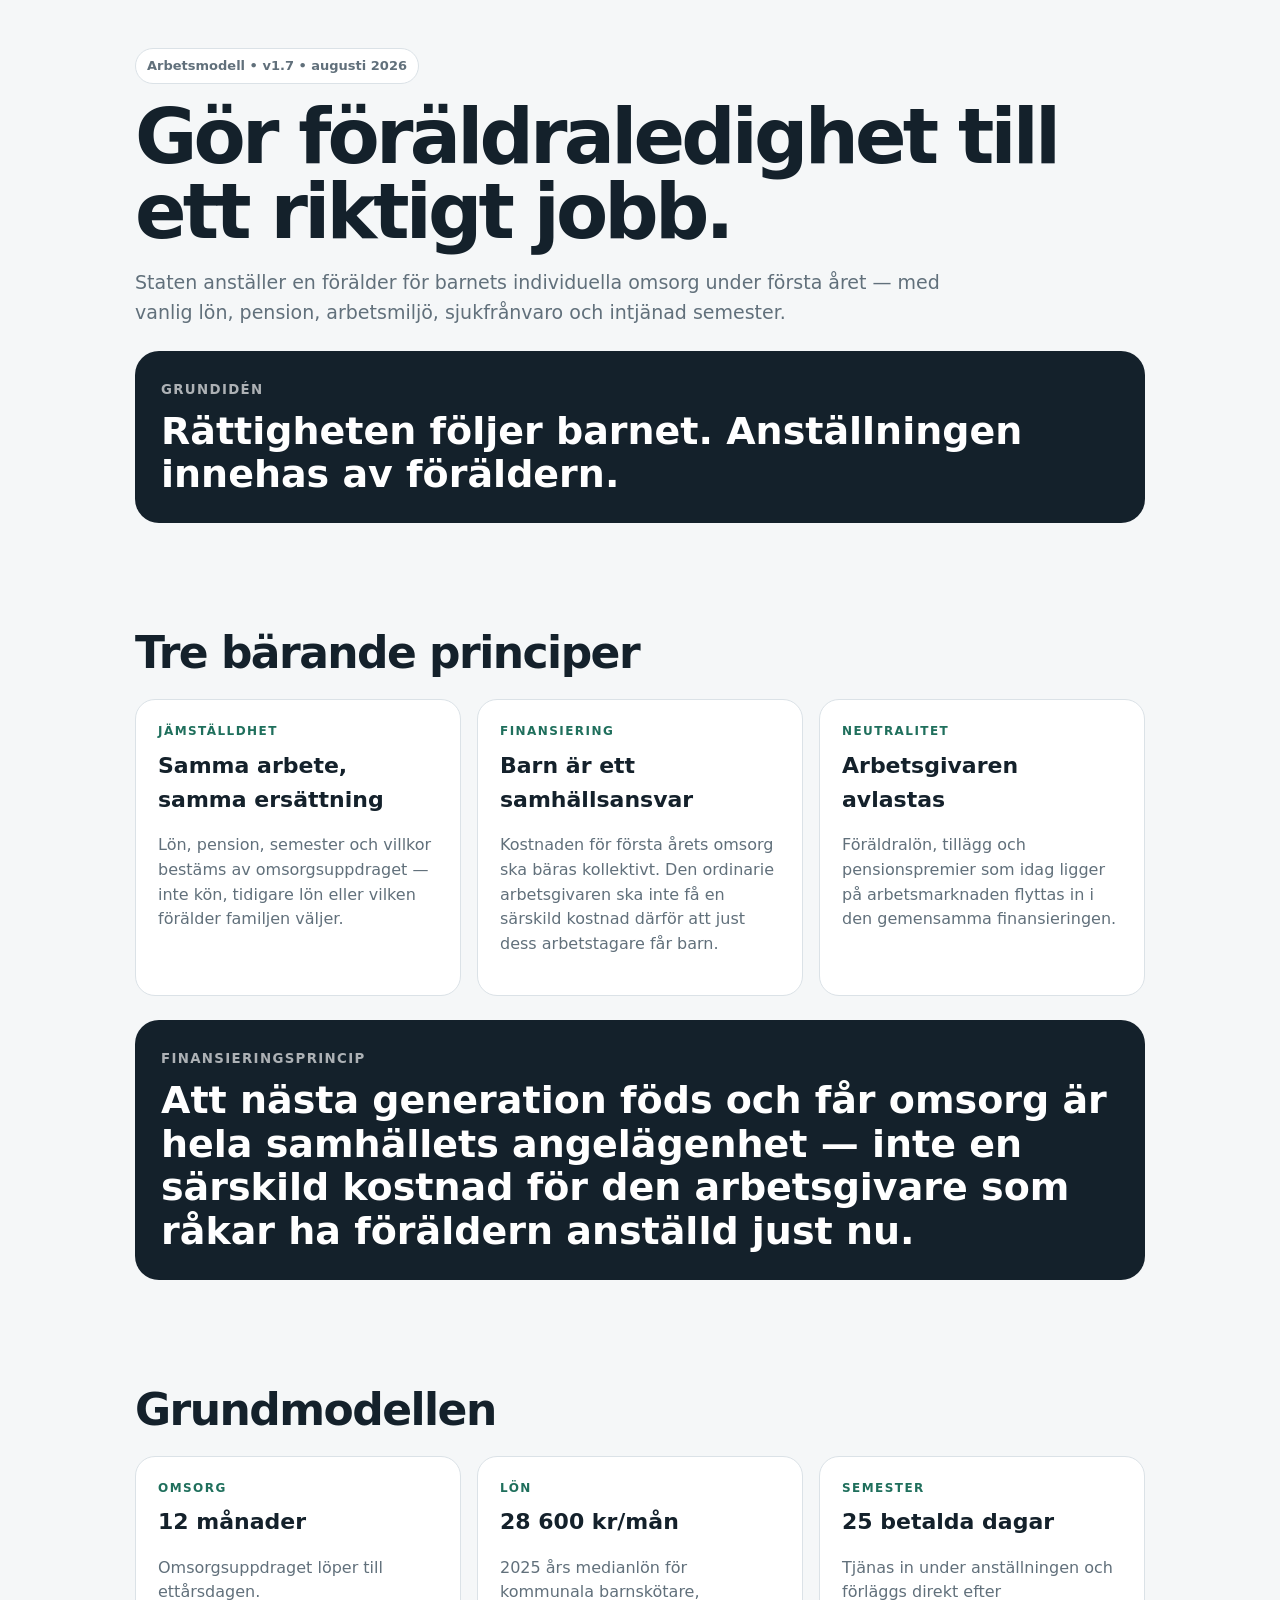
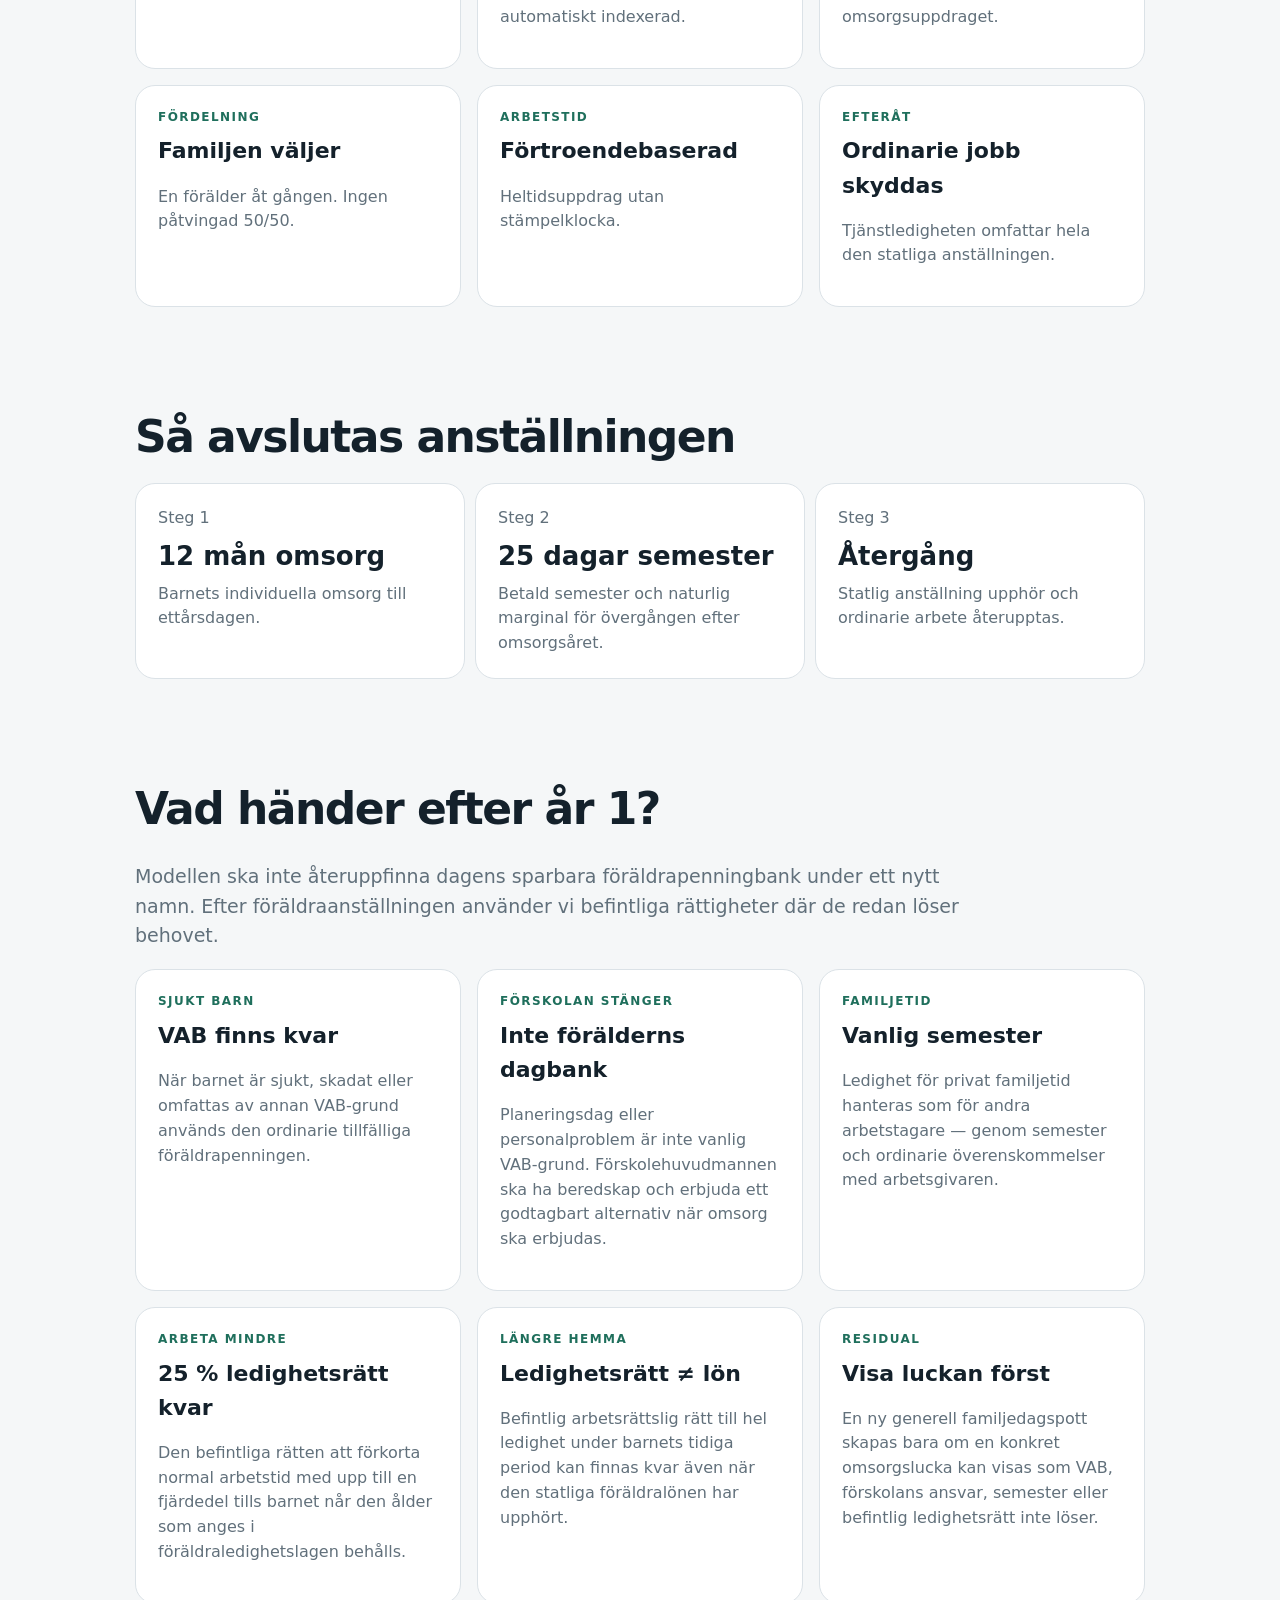
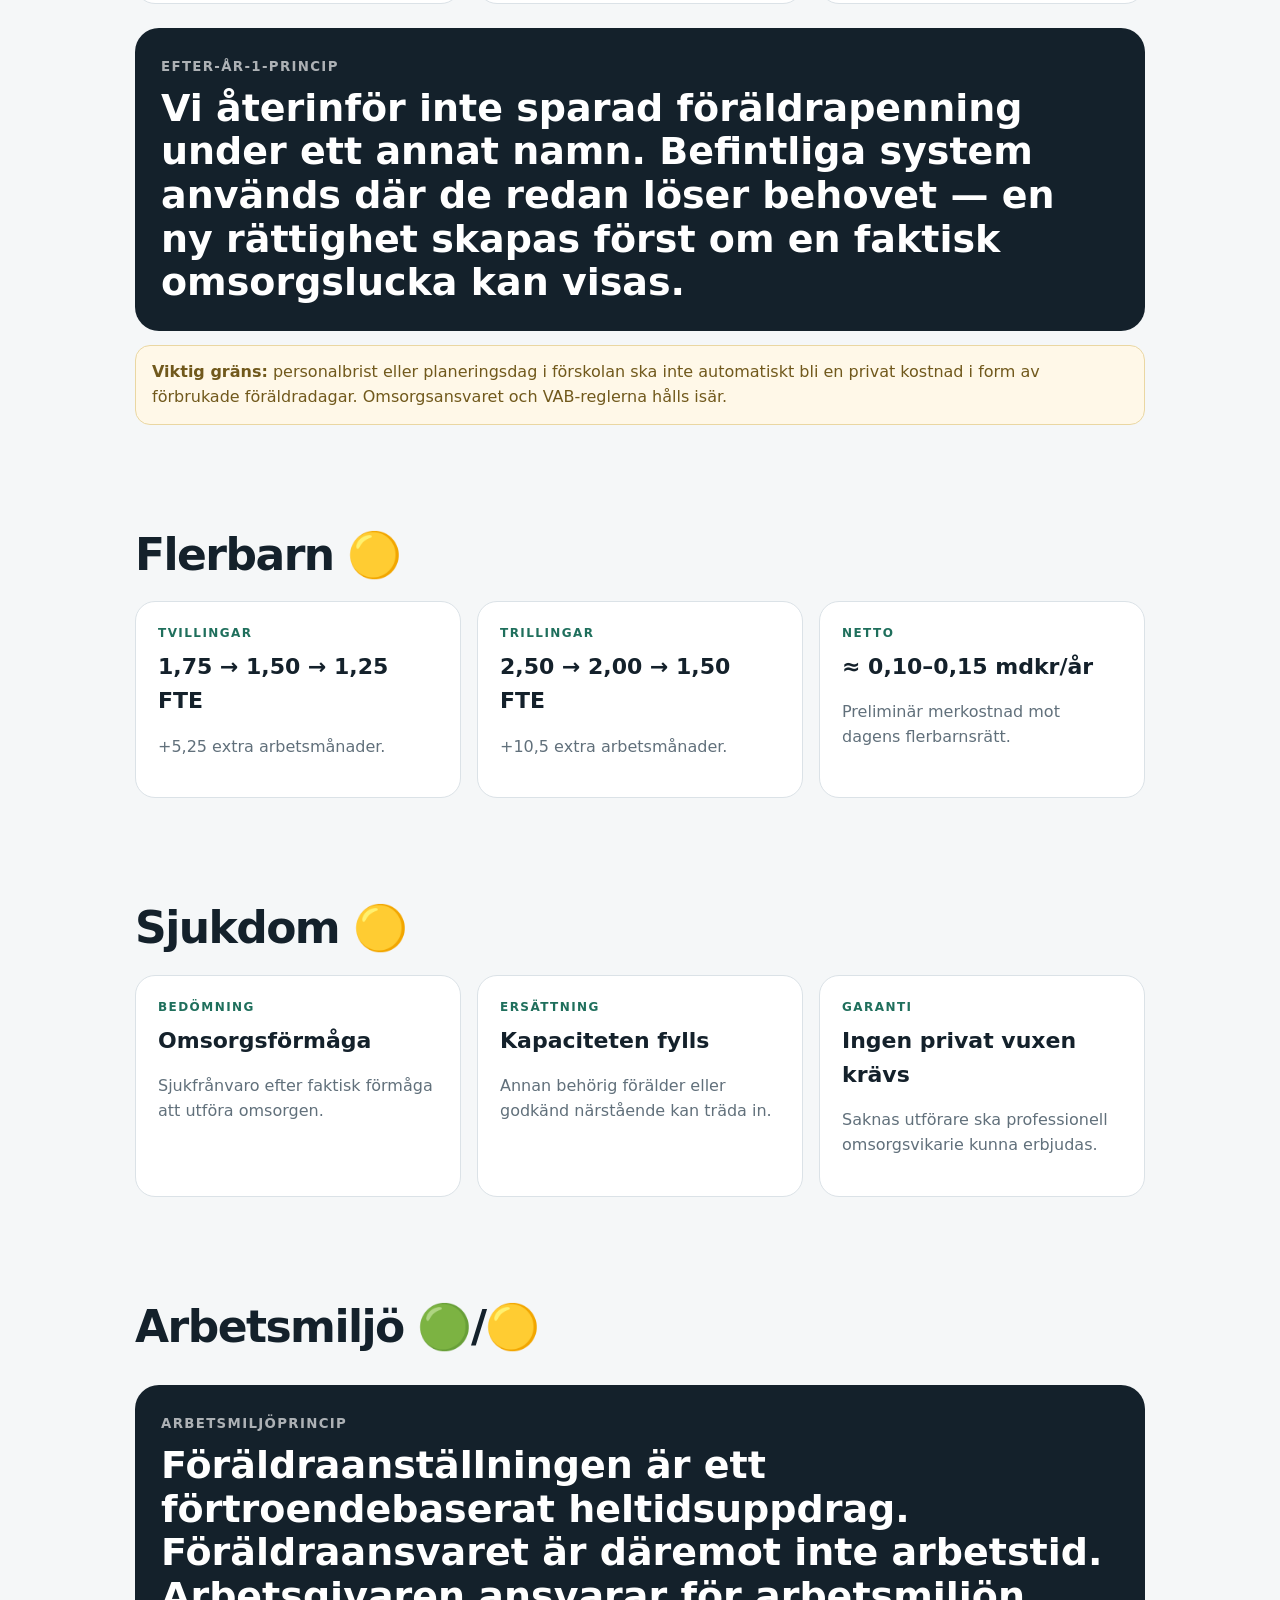
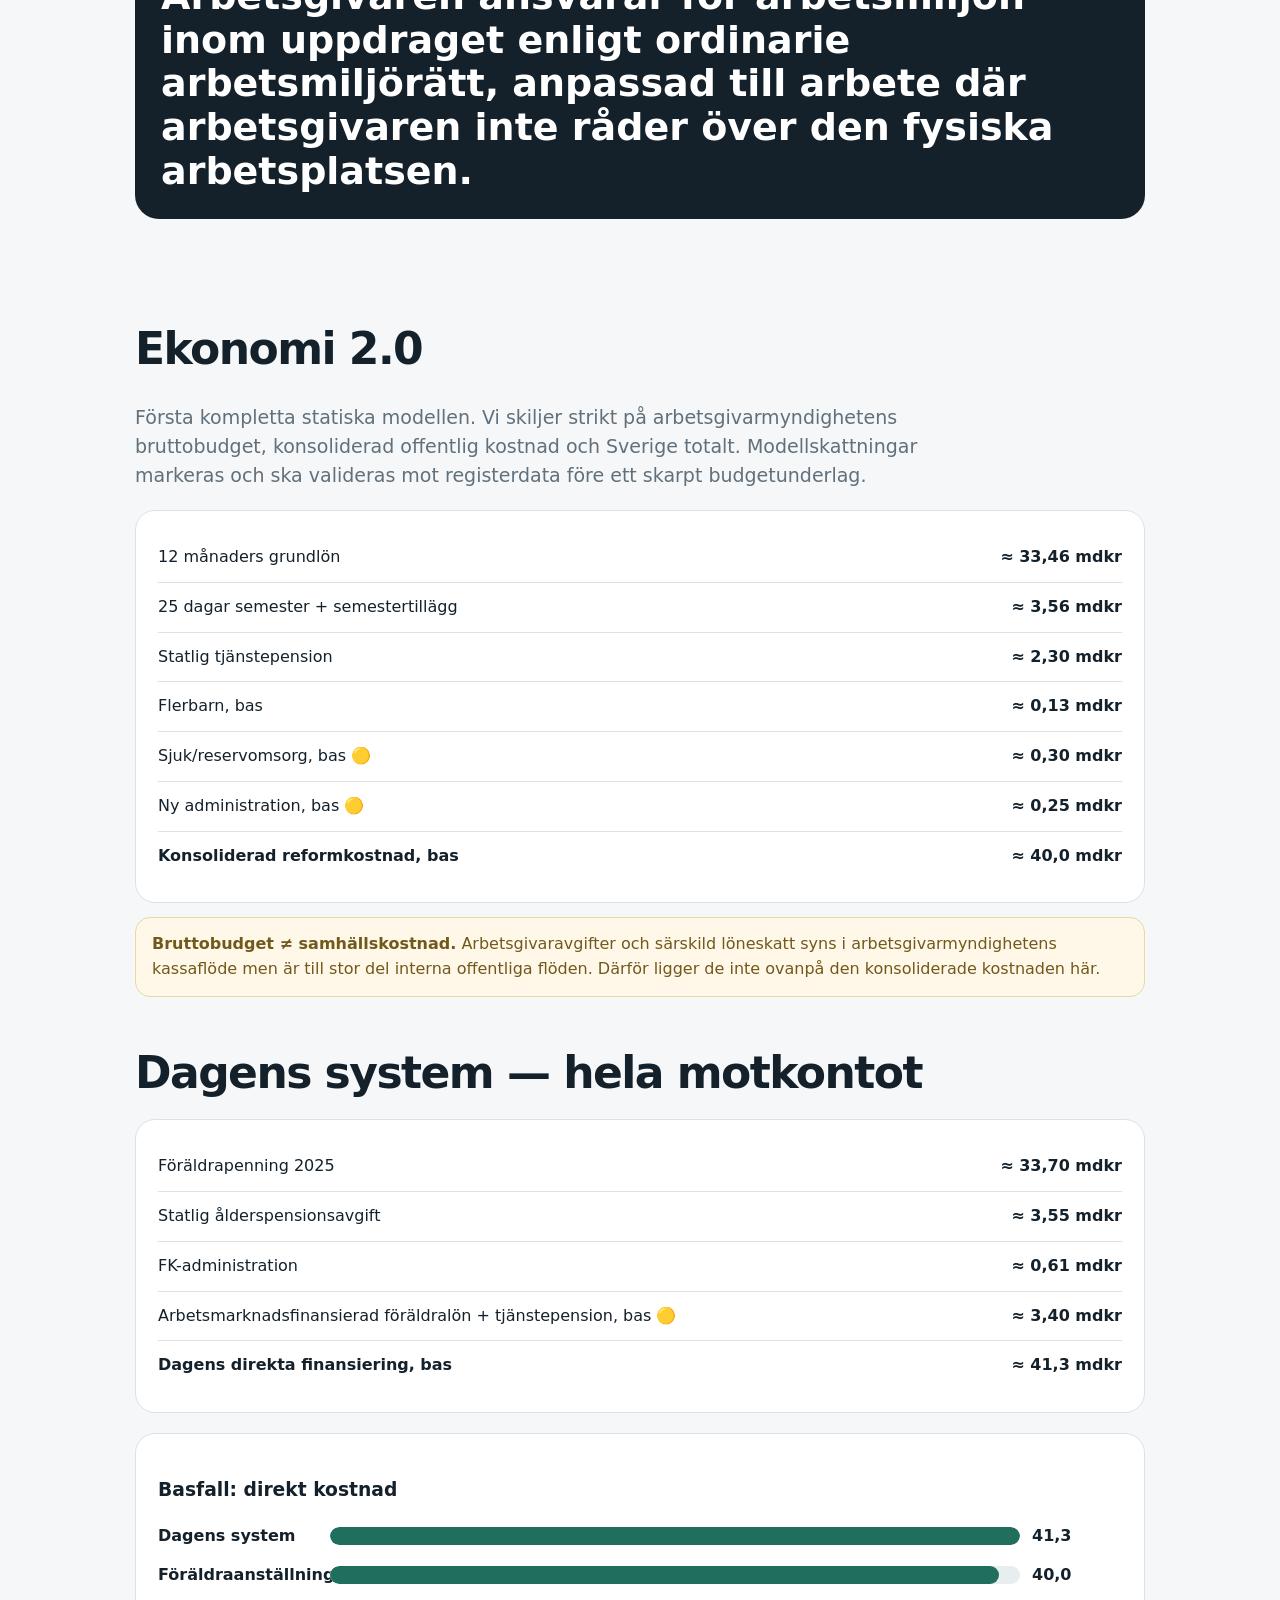
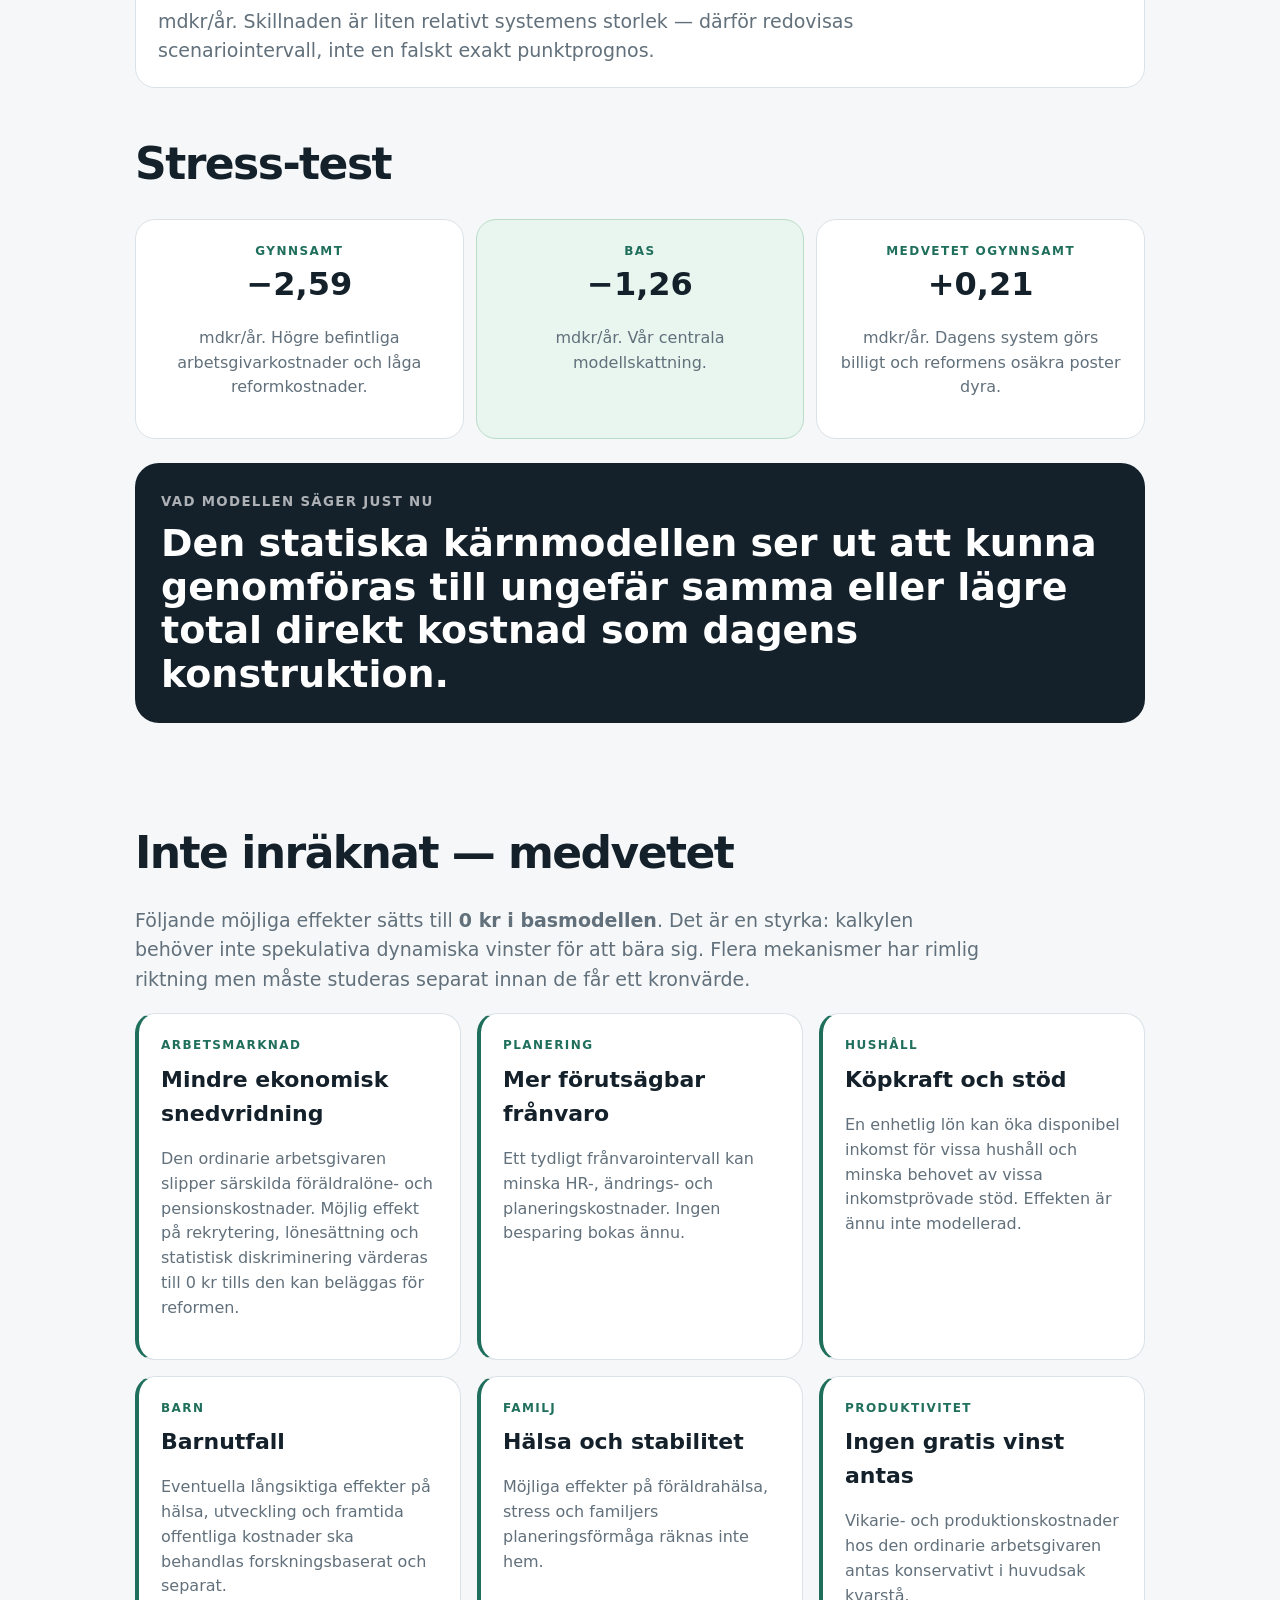
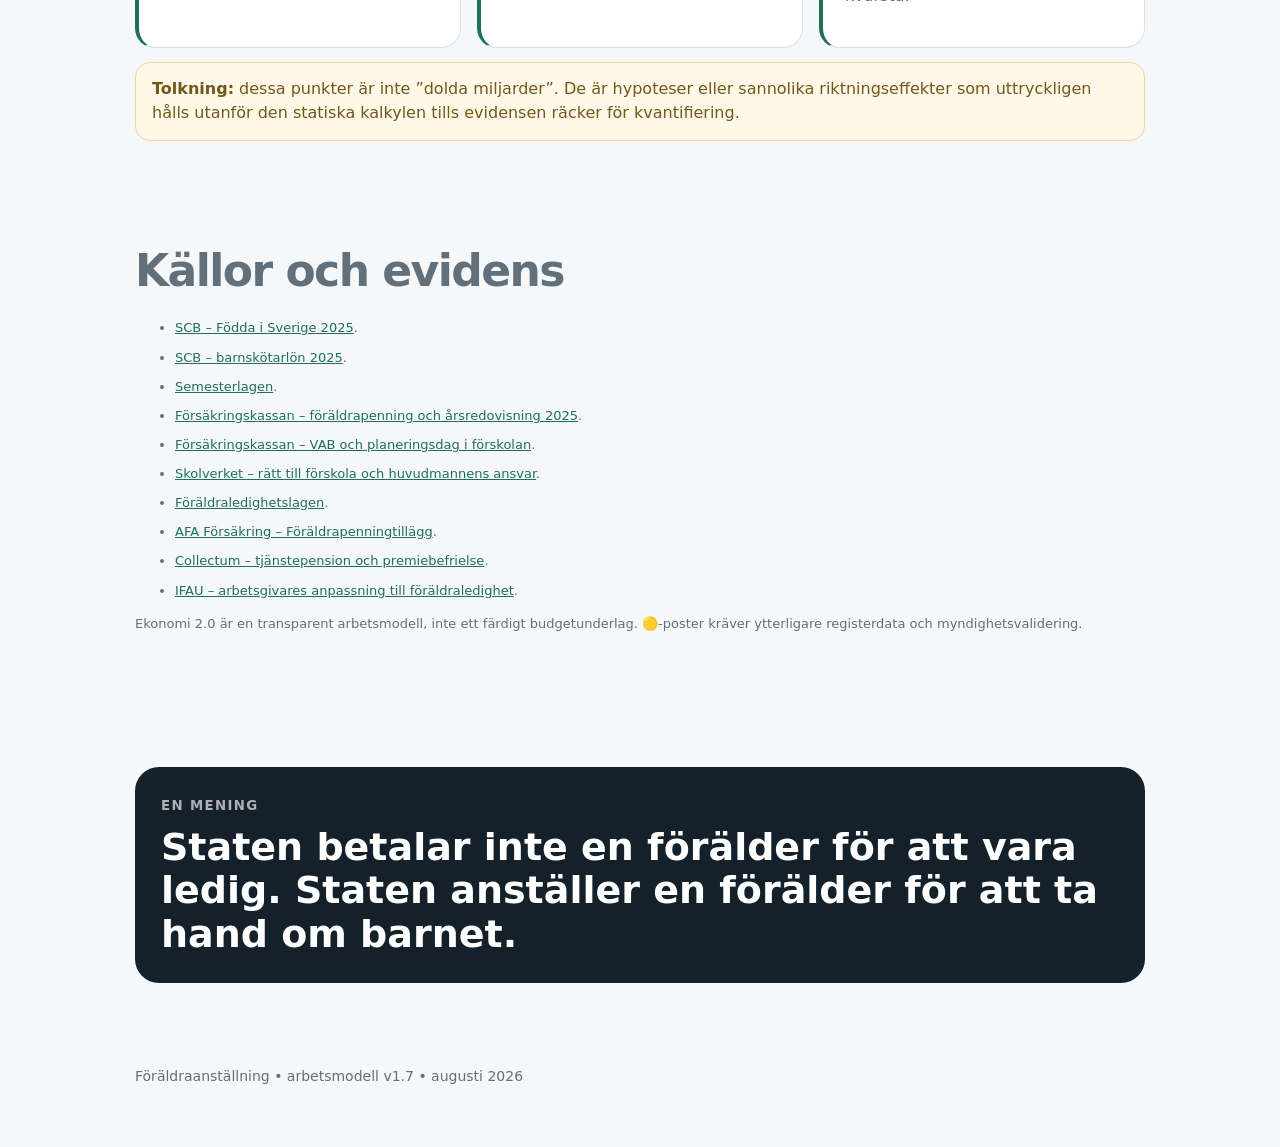
==== commit f5bf3a3b: "Add post-year-one rights model" ====
--- a/index.html
+++ b/index.html
@@ -1 +1 @@
-<!doctype html><html lang="sv"><head><meta charset="utf-8"><meta name="viewport" content="width=device-width,initial-scale=1"><title>Föräldraanställning – arbetsmodell v1.6</title><style>:root{--bg:#f5f7f8;--ink:#14212b;--muted:#61707b;--line:#dbe2e7;--accent:#1f6f5c;--good:#e9f5ef;--warn:#fff8e8;--warnline:#ead7a2}*{box-sizing:border-box}body{margin:0;background:var(--bg);color:var(--ink);font:16px/1.55 system-ui,sans-serif}a{color:var(--accent)}.wrap{max-width:1050px;margin:auto;padding:0 20px}.hero,.section{padding:48px 0}.hero h1{font-size:clamp(42px,7vw,76px);line-height:.98;letter-spacing:-.05em;margin:16px 0}.eyebrow{display:inline-flex;padding:7px 11px;border:1px solid var(--line);border-radius:999px;background:#fff;font-size:13px;color:var(--muted);font-weight:700}.lead,.intro{font-size:19px;color:var(--muted);max-width:850px}.principle{margin-top:24px;background:var(--ink);color:#fff;border-radius:24px;padding:26px}.principle small{opacity:.65;text-transform:uppercase;letter-spacing:.1em;font-weight:800}.principle strong{display:block;margin-top:8px;font-size:clamp(23px,3.5vw,38px);line-height:1.15}.section h2{font-size:clamp(28px,4vw,44px);letter-spacing:-.035em;margin:0 0 12px}.grid{display:grid;gap:16px}.grid3{grid-template-columns:repeat(3,1fr)}.card,.phase,.cost,.viz{background:#fff;border:1px solid var(--line);border-radius:20px;padding:22px}.card .num{font-size:12px;font-weight:900;letter-spacing:.12em;color:var(--accent);text-transform:uppercase}.card h3{font-size:22px;margin:8px 0}.card p,.phase span{color:var(--muted)}.timeline{display:grid;grid-template-columns:repeat(3,1fr);gap:10px}.phase strong{display:block;font-size:26px;margin:5px 0}.costLine{display:grid;grid-template-columns:1fr auto;gap:16px;padding:12px 0;border-bottom:1px solid var(--line)}.costLine:last-child{border:0}.warning{background:var(--warn);border:1px solid var(--warnline);border-radius:15px;padding:14px 16px;color:#71591c;margin-top:14px}.scenario{display:grid;grid-template-columns:repeat(3,1fr);gap:12px;margin-top:20px}.scenario .card{text-align:center}.scenario strong{font-size:32px;display:block}.scenario .base{background:var(--good);border-color:#b9ddc9}.bars{display:grid;gap:14px;margin-top:20px}.barrow{display:grid;grid-template-columns:160px 1fr 90px;gap:12px;align-items:center}.track{height:18px;background:#e8edef;border-radius:99px;overflow:hidden}.fill{height:100%;background:var(--accent);border-radius:99px}.delta{font-size:clamp(38px,7vw,72px);font-weight:850;letter-spacing:-.05em;line-height:1}.unpriced{margin-top:18px}.unpriced .card{border-left:4px solid var(--accent)}.sources{font-size:13px;color:var(--muted)}.sources li{margin-bottom:9px}.footer{padding:35px 0 60px;color:var(--muted);font-size:14px}@media(max-width:800px){.grid3,.timeline,.scenario{grid-template-columns:1fr}.barrow{grid-template-columns:110px 1fr 70px}}</style></head><body><main><section class="hero"><div class="wrap"><span class="eyebrow">Arbetsmodell • v1.6 • augusti 2026</span><h1>Gör föräldraledighet till ett riktigt jobb.</h1><p class="lead">Staten anställer en förälder för barnets individuella omsorg under första året — med vanlig lön, pension, arbetsmiljö, sjukfrånvaro och intjänad semester.</p><div class="principle"><small>Grundidén</small><strong>Rättigheten följer barnet. Anställningen innehas av föräldern.</strong></div></div></section><section class="section"><div class="wrap"><h2>Tre bärande principer</h2><div class="grid grid3"><div class="card"><div class="num">Jämställdhet</div><h3>Samma arbete, samma ersättning</h3><p>Lön, pension, semester och villkor bestäms av omsorgsuppdraget — inte kön, tidigare lön eller vilken förälder familjen väljer.</p></div><div class="card"><div class="num">Finansiering</div><h3>Barn är ett samhällsansvar</h3><p>Kostnaden för första årets omsorg ska bäras kollektivt. Den ordinarie arbetsgivaren ska inte få en särskild kostnad därför att just dess arbetstagare får barn.</p></div><div class="card"><div class="num">Neutralitet</div><h3>Arbetsgivaren avlastas</h3><p>Föräldralön, tillägg och pensionspremier som idag ligger på arbetsmarknaden flyttas in i den gemensamma finansieringen.</p></div></div><div class="principle"><small>Finansieringsprincip</small><strong>Att nästa generation föds och får omsorg är hela samhällets angelägenhet — inte en särskild kostnad för den arbetsgivare som råkar ha föräldern anställd just nu.</strong></div></div></section><section class="section"><div class="wrap"><h2>Grundmodellen</h2><div class="grid grid3"><div class="card"><div class="num">Omsorg</div><h3>12 månader</h3><p>Omsorgsuppdraget löper till ettårsdagen.</p></div><div class="card"><div class="num">Lön</div><h3>28 600 kr/mån</h3><p>2025 års medianlön för kommunala barnskötare, automatiskt indexerad.</p></div><div class="card"><div class="num">Semester</div><h3>25 betalda dagar</h3><p>Tjänas in under anställningen och förläggs direkt efter omsorgsuppdraget.</p></div><div class="card"><div class="num">Fördelning</div><h3>Familjen väljer</h3><p>En förälder åt gången. Ingen påtvingad 50/50.</p></div><div class="card"><div class="num">Arbetstid</div><h3>Förtroendebaserad</h3><p>Heltidsuppdrag utan stämpelklocka.</p></div><div class="card"><div class="num">Efteråt</div><h3>Ordinarie jobb skyddas</h3><p>Tjänstledigheten omfattar hela den statliga anställningen.</p></div></div></div></section><section class="section"><div class="wrap"><h2>Så avslutas anställningen</h2><div class="timeline"><div class="phase"><span>Steg 1</span><strong>12 mån omsorg</strong><span>Barnets individuella omsorg till ettårsdagen.</span></div><div class="phase"><span>Steg 2</span><strong>25 dagar semester</strong><span>Betald semester och naturlig marginal för övergången efter omsorgsåret.</span></div><div class="phase"><span>Steg 3</span><strong>Återgång</strong><span>Statlig anställning upphör och ordinarie arbete återupptas.</span></div></div></div></section><section class="section"><div class="wrap"><h2>Flerbarn 🟡</h2><div class="grid grid3"><div class="card"><div class="num">Tvillingar</div><h3>1,75 → 1,50 → 1,25 FTE</h3><p>+5,25 extra arbetsmånader.</p></div><div class="card"><div class="num">Trillingar</div><h3>2,50 → 2,00 → 1,50 FTE</h3><p>+10,5 extra arbetsmånader.</p></div><div class="card"><div class="num">Netto</div><h3>≈ 0,10–0,15 mdkr/år</h3><p>Preliminär merkostnad mot dagens flerbarnsrätt.</p></div></div></div></section><section class="section"><div class="wrap"><h2>Sjukdom 🟡</h2><div class="grid grid3"><div class="card"><div class="num">Bedömning</div><h3>Omsorgsförmåga</h3><p>Sjukfrånvaro efter faktisk förmåga att utföra omsorgen.</p></div><div class="card"><div class="num">Ersättning</div><h3>Kapaciteten fylls</h3><p>Annan behörig förälder eller godkänd närstående kan träda in.</p></div><div class="card"><div class="num">Garanti</div><h3>Ingen privat vuxen krävs</h3><p>Saknas utförare ska professionell omsorgsvikarie kunna erbjudas.</p></div></div></div></section><section class="section"><div class="wrap"><h2>Arbetsmiljö 🟢/🟡</h2><div class="principle"><small>Arbetsmiljöprincip</small><strong>Föräldraanställningen är ett förtroendebaserat heltidsuppdrag. Föräldraansvaret är däremot inte arbetstid. Arbetsgivaren ansvarar för arbetsmiljön inom uppdraget enligt ordinarie arbetsmiljörätt, anpassad till arbete där arbetsgivaren inte råder över den fysiska arbetsplatsen.</strong></div></div></section><section class="section"><div class="wrap"><h2>Ekonomi 2.0</h2><p class="intro">Första kompletta statiska modellen. Vi skiljer strikt på arbetsgivarmyndighetens bruttobudget, konsoliderad offentlig kostnad och Sverige totalt. Modellskattningar markeras och ska valideras mot registerdata före ett skarpt budgetunderlag.</p><div class="cost"><div class="costLine"><span>12 månaders grundlön</span><strong>≈ 33,46 mdkr</strong></div><div class="costLine"><span>25 dagar semester + semestertillägg</span><strong>≈ 3,56 mdkr</strong></div><div class="costLine"><span>Statlig tjänstepension</span><strong>≈ 2,30 mdkr</strong></div><div class="costLine"><span>Flerbarn, bas</span><strong>≈ 0,13 mdkr</strong></div><div class="costLine"><span>Sjuk/reservomsorg, bas 🟡</span><strong>≈ 0,30 mdkr</strong></div><div class="costLine"><span>Ny administration, bas 🟡</span><strong>≈ 0,25 mdkr</strong></div><div class="costLine"><span><b>Konsoliderad reformkostnad, bas</b></span><strong>≈ 40,0 mdkr</strong></div></div><div class="warning"><b>Bruttobudget ≠ samhällskostnad.</b> Arbetsgivaravgifter och särskild löneskatt syns i arbetsgivarmyndighetens kassaflöde men är till stor del interna offentliga flöden. Därför ligger de inte ovanpå den konsoliderade kostnaden här.</div><h2 style="margin-top:42px">Dagens system — hela motkontot</h2><div class="cost"><div class="costLine"><span>Föräldrapenning 2025</span><strong>≈ 33,70 mdkr</strong></div><div class="costLine"><span>Statlig ålderspensionsavgift</span><strong>≈ 3,55 mdkr</strong></div><div class="costLine"><span>FK-administration</span><strong>≈ 0,61 mdkr</strong></div><div class="costLine"><span>Arbetsmarknadsfinansierad föräldralön + tjänstepension, bas 🟡</span><strong>≈ 3,40 mdkr</strong></div><div class="costLine"><span><b>Dagens direkta finansiering, bas</b></span><strong>≈ 41,3 mdkr</strong></div></div><div class="viz" style="margin-top:20px"><h3>Basfall: direkt kostnad</h3><div class="bars"><div class="barrow"><b>Dagens system</b><div class="track"><div class="fill" style="width:100%"></div></div><strong>41,3</strong></div><div class="barrow"><b>Föräldraanställning</b><div class="track"><div class="fill" style="width:96.9%"></div></div><strong>40,0</strong></div></div><p class="intro" style="margin-bottom:0">mdkr/år. Skillnaden är liten relativt systemens storlek — därför redovisas scenariointervall, inte en falskt exakt punktprognos.</p></div><h2 style="margin-top:42px">Stress-test</h2><div class="scenario"><div class="card"><div class="num">Gynnsamt</div><strong>−2,59</strong><p>mdkr/år. Högre befintliga arbetsgivarkostnader och låga reformkostnader.</p></div><div class="card base"><div class="num">Bas</div><strong>−1,26</strong><p>mdkr/år. Vår centrala modellskattning.</p></div><div class="card"><div class="num">Medvetet ogynnsamt</div><strong>+0,21</strong><p>mdkr/år. Dagens system görs billigt och reformens osäkra poster dyra.</p></div></div><div class="principle"><small>Vad modellen säger just nu</small><strong>Den statiska kärnmodellen ser ut att kunna genomföras till ungefär samma eller lägre total direkt kostnad som dagens konstruktion.</strong></div></div></section><section class="section"><div class="wrap"><h2>Inte inräknat — medvetet</h2><p class="intro">Följande möjliga effekter sätts till <b>0 kr i basmodellen</b>. Det är en styrka: kalkylen behöver inte spekulativa dynamiska vinster för att bära sig. Flera mekanismer har rimlig riktning men måste studeras separat innan de får ett kronvärde.</p><div class="grid grid3 unpriced"><div class="card"><div class="num">Arbetsmarknad</div><h3>Mindre ekonomisk snedvridning</h3><p>Den ordinarie arbetsgivaren slipper särskilda föräldralöne- och pensionskostnader. Möjlig effekt på rekrytering, lönesättning och statistisk diskriminering värderas till 0 kr tills den kan beläggas för reformen.</p></div><div class="card"><div class="num">Planering</div><h3>Mer förutsägbar frånvaro</h3><p>Ett tydligt frånvarointervall kan minska HR-, ändrings- och planeringskostnader. Ingen besparing bokas ännu.</p></div><div class="card"><div class="num">Hushåll</div><h3>Köpkraft och stöd</h3><p>En enhetlig lön kan öka disponibel inkomst för vissa hushåll och minska behovet av vissa inkomstprövade stöd. Effekten är ännu inte modellerad.</p></div><div class="card"><div class="num">Barn</div><h3>Barnutfall</h3><p>Eventuella långsiktiga effekter på hälsa, utveckling och framtida offentliga kostnader ska behandlas forskningsbaserat och separat.</p></div><div class="card"><div class="num">Familj</div><h3>Hälsa och stabilitet</h3><p>Möjliga effekter på föräldrahälsa, stress och familjers planeringsförmåga räknas inte hem.</p></div><div class="card"><div class="num">Produktivitet</div><h3>Ingen gratis vinst antas</h3><p>Vikarie- och produktionskostnader hos den ordinarie arbetsgivaren antas konservativt i huvudsak kvarstå.</p></div></div><div class="warning"><b>Tolkning:</b> dessa punkter är inte ”dolda miljarder”. De är hypoteser eller sannolika riktningseffekter som uttryckligen hålls utanför den statiska kalkylen tills evidensen räcker för kvantifiering.</div></div></section><section class="section"><div class="wrap sources"><h2>Källor och evidens</h2><ul><li><a href="https://www.scb.se/hitta-statistik/sverige-i-siffror/manniskorna-i-sverige/fodda-i-sverige/">SCB – Födda i Sverige 2025</a>.</li><li><a href="https://www.scb.se/hitta-statistik/statistik-efter-amne/arbetsmarknad/loner-och-arbetskostnader/lonestrukturstatistik-kommuner/pong/tabell-och-diagram/genomsnittlig-manadslon-efter-yrke/">SCB – barnskötarlön 2025</a>.</li><li><a href="https://www.riksdagen.se/sv/dokument-och-lagar/dokument/svensk-forfattningssamling/semesterlag-1977480_sfs-1977-480/">Semesterlagen</a>.</li><li><a href="https://www.forsakringskassan.se/">Försäkringskassan – föräldrapenning och årsredovisning 2025</a>.</li><li><a href="https://www.afaforsakring.se/forsakring/foraldrapenningtillagg">AFA Försäkring – Föräldrapenningtillägg</a>.</li><li><a href="https://collectum.se/">Collectum – tjänstepension och premiebefrielse</a>.</li><li><a href="https://www.ifau.se/Forskning/Publikationer/Rapporter/2020/overtid-eller-nyanstallda-foretagens-strategier-och-kostnader-for-att-hantera-personalfranvaro-vid-foraldraledighet/">IFAU – arbetsgivares anpassning till föräldraledighet</a>.</li></ul><p>Ekonomi 2.0 är en transparent arbetsmodell, inte ett färdigt budgetunderlag. 🟡-poster kräver ytterligare registerdata och myndighetsvalidering.</p></div></section><section class="section"><div class="wrap"><div class="principle"><small>En mening</small><strong>Staten betalar inte en förälder för att vara ledig. Staten anställer en förälder för att ta hand om barnet.</strong></div></div></section></main><footer class="footer"><div class="wrap">Föräldraanställning • arbetsmodell v1.6 • augusti 2026</div></footer></body></html>+<!doctype html><html lang="sv"><head><meta charset="utf-8"><meta name="viewport" content="width=device-width,initial-scale=1"><title>Föräldraanställning – arbetsmodell v1.7</title><style>:root{--bg:#f5f7f8;--ink:#14212b;--muted:#61707b;--line:#dbe2e7;--accent:#1f6f5c;--good:#e9f5ef;--warn:#fff8e8;--warnline:#ead7a2}*{box-sizing:border-box}body{margin:0;background:var(--bg);color:var(--ink);font:16px/1.55 system-ui,sans-serif}a{color:var(--accent)}.wrap{max-width:1050px;margin:auto;padding:0 20px}.hero,.section{padding:48px 0}.hero h1{font-size:clamp(42px,7vw,76px);line-height:.98;letter-spacing:-.05em;margin:16px 0}.eyebrow{display:inline-flex;padding:7px 11px;border:1px solid var(--line);border-radius:999px;background:#fff;font-size:13px;color:var(--muted);font-weight:700}.lead,.intro{font-size:19px;color:var(--muted);max-width:850px}.principle{margin-top:24px;background:var(--ink);color:#fff;border-radius:24px;padding:26px}.principle small{opacity:.65;text-transform:uppercase;letter-spacing:.1em;font-weight:800}.principle strong{display:block;margin-top:8px;font-size:clamp(23px,3.5vw,38px);line-height:1.15}.section h2{font-size:clamp(28px,4vw,44px);letter-spacing:-.035em;margin:0 0 12px}.grid{display:grid;gap:16px}.grid3{grid-template-columns:repeat(3,1fr)}.card,.phase,.cost,.viz{background:#fff;border:1px solid var(--line);border-radius:20px;padding:22px}.card .num{font-size:12px;font-weight:900;letter-spacing:.12em;color:var(--accent);text-transform:uppercase}.card h3{font-size:22px;margin:8px 0}.card p,.phase span{color:var(--muted)}.timeline{display:grid;grid-template-columns:repeat(3,1fr);gap:10px}.phase strong{display:block;font-size:26px;margin:5px 0}.costLine{display:grid;grid-template-columns:1fr auto;gap:16px;padding:12px 0;border-bottom:1px solid var(--line)}.costLine:last-child{border:0}.warning{background:var(--warn);border:1px solid var(--warnline);border-radius:15px;padding:14px 16px;color:#71591c;margin-top:14px}.scenario{display:grid;grid-template-columns:repeat(3,1fr);gap:12px;margin-top:20px}.scenario .card{text-align:center}.scenario strong{font-size:32px;display:block}.scenario .base{background:var(--good);border-color:#b9ddc9}.bars{display:grid;gap:14px;margin-top:20px}.barrow{display:grid;grid-template-columns:160px 1fr 90px;gap:12px;align-items:center}.track{height:18px;background:#e8edef;border-radius:99px;overflow:hidden}.fill{height:100%;background:var(--accent);border-radius:99px}.delta{font-size:clamp(38px,7vw,72px);font-weight:850;letter-spacing:-.05em;line-height:1}.unpriced{margin-top:18px}.unpriced .card{border-left:4px solid var(--accent)}.sources{font-size:13px;color:var(--muted)}.sources li{margin-bottom:9px}.footer{padding:35px 0 60px;color:var(--muted);font-size:14px}@media(max-width:800px){.grid3,.timeline,.scenario{grid-template-columns:1fr}.barrow{grid-template-columns:110px 1fr 70px}}</style></head><body><main><section class="hero"><div class="wrap"><span class="eyebrow">Arbetsmodell • v1.7 • augusti 2026</span><h1>Gör föräldraledighet till ett riktigt jobb.</h1><p class="lead">Staten anställer en förälder för barnets individuella omsorg under första året — med vanlig lön, pension, arbetsmiljö, sjukfrånvaro och intjänad semester.</p><div class="principle"><small>Grundidén</small><strong>Rättigheten följer barnet. Anställningen innehas av föräldern.</strong></div></div></section><section class="section"><div class="wrap"><h2>Tre bärande principer</h2><div class="grid grid3"><div class="card"><div class="num">Jämställdhet</div><h3>Samma arbete, samma ersättning</h3><p>Lön, pension, semester och villkor bestäms av omsorgsuppdraget — inte kön, tidigare lön eller vilken förälder familjen väljer.</p></div><div class="card"><div class="num">Finansiering</div><h3>Barn är ett samhällsansvar</h3><p>Kostnaden för första årets omsorg ska bäras kollektivt. Den ordinarie arbetsgivaren ska inte få en särskild kostnad därför att just dess arbetstagare får barn.</p></div><div class="card"><div class="num">Neutralitet</div><h3>Arbetsgivaren avlastas</h3><p>Föräldralön, tillägg och pensionspremier som idag ligger på arbetsmarknaden flyttas in i den gemensamma finansieringen.</p></div></div><div class="principle"><small>Finansieringsprincip</small><strong>Att nästa generation föds och får omsorg är hela samhällets angelägenhet — inte en särskild kostnad för den arbetsgivare som råkar ha föräldern anställd just nu.</strong></div></div></section><section class="section"><div class="wrap"><h2>Grundmodellen</h2><div class="grid grid3"><div class="card"><div class="num">Omsorg</div><h3>12 månader</h3><p>Omsorgsuppdraget löper till ettårsdagen.</p></div><div class="card"><div class="num">Lön</div><h3>28 600 kr/mån</h3><p>2025 års medianlön för kommunala barnskötare, automatiskt indexerad.</p></div><div class="card"><div class="num">Semester</div><h3>25 betalda dagar</h3><p>Tjänas in under anställningen och förläggs direkt efter omsorgsuppdraget.</p></div><div class="card"><div class="num">Fördelning</div><h3>Familjen väljer</h3><p>En förälder åt gången. Ingen påtvingad 50/50.</p></div><div class="card"><div class="num">Arbetstid</div><h3>Förtroendebaserad</h3><p>Heltidsuppdrag utan stämpelklocka.</p></div><div class="card"><div class="num">Efteråt</div><h3>Ordinarie jobb skyddas</h3><p>Tjänstledigheten omfattar hela den statliga anställningen.</p></div></div></div></section><section class="section"><div class="wrap"><h2>Så avslutas anställningen</h2><div class="timeline"><div class="phase"><span>Steg 1</span><strong>12 mån omsorg</strong><span>Barnets individuella omsorg till ettårsdagen.</span></div><div class="phase"><span>Steg 2</span><strong>25 dagar semester</strong><span>Betald semester och naturlig marginal för övergången efter omsorgsåret.</span></div><div class="phase"><span>Steg 3</span><strong>Återgång</strong><span>Statlig anställning upphör och ordinarie arbete återupptas.</span></div></div></div></section><section class="section"><div class="wrap"><h2>Vad händer efter år 1?</h2><p class="intro">Modellen ska inte återuppfinna dagens sparbara föräldrapenningbank under ett nytt namn. Efter föräldraanställningen använder vi befintliga rättigheter där de redan löser behovet.</p><div class="grid grid3"><div class="card"><div class="num">Sjukt barn</div><h3>VAB finns kvar</h3><p>När barnet är sjukt, skadat eller omfattas av annan VAB-grund används den ordinarie tillfälliga föräldrapenningen.</p></div><div class="card"><div class="num">Förskolan stänger</div><h3>Inte förälderns dagbank</h3><p>Planeringsdag eller personalproblem är inte vanlig VAB-grund. Förskolehuvudmannen ska ha beredskap och erbjuda ett godtagbart alternativ när omsorg ska erbjudas.</p></div><div class="card"><div class="num">Familjetid</div><h3>Vanlig semester</h3><p>Ledighet för privat familjetid hanteras som för andra arbetstagare — genom semester och ordinarie överenskommelser med arbetsgivaren.</p></div><div class="card"><div class="num">Arbeta mindre</div><h3>25 % ledighetsrätt kvar</h3><p>Den befintliga rätten att förkorta normal arbetstid med upp till en fjärdedel tills barnet når den ålder som anges i föräldraledighetslagen behålls.</p></div><div class="card"><div class="num">Längre hemma</div><h3>Ledighetsrätt ≠ lön</h3><p>Befintlig arbetsrättslig rätt till hel ledighet under barnets tidiga period kan finnas kvar även när den statliga föräldralönen har upphört.</p></div><div class="card"><div class="num">Residual</div><h3>Visa luckan först</h3><p>En ny generell familjedagspott skapas bara om en konkret omsorgslucka kan visas som VAB, förskolans ansvar, semester eller befintlig ledighetsrätt inte löser.</p></div></div><div class="principle"><small>Efter-år-1-princip</small><strong>Vi återinför inte sparad föräldrapenning under ett annat namn. Befintliga system används där de redan löser behovet — en ny rättighet skapas först om en faktisk omsorgslucka kan visas.</strong></div><div class="warning"><b>Viktig gräns:</b> personalbrist eller planeringsdag i förskolan ska inte automatiskt bli en privat kostnad i form av förbrukade föräldradagar. Omsorgsansvaret och VAB-reglerna hålls isär.</div></div></section><section class="section"><div class="wrap"><h2>Flerbarn 🟡</h2><div class="grid grid3"><div class="card"><div class="num">Tvillingar</div><h3>1,75 → 1,50 → 1,25 FTE</h3><p>+5,25 extra arbetsmånader.</p></div><div class="card"><div class="num">Trillingar</div><h3>2,50 → 2,00 → 1,50 FTE</h3><p>+10,5 extra arbetsmånader.</p></div><div class="card"><div class="num">Netto</div><h3>≈ 0,10–0,15 mdkr/år</h3><p>Preliminär merkostnad mot dagens flerbarnsrätt.</p></div></div></div></section><section class="section"><div class="wrap"><h2>Sjukdom 🟡</h2><div class="grid grid3"><div class="card"><div class="num">Bedömning</div><h3>Omsorgsförmåga</h3><p>Sjukfrånvaro efter faktisk förmåga att utföra omsorgen.</p></div><div class="card"><div class="num">Ersättning</div><h3>Kapaciteten fylls</h3><p>Annan behörig förälder eller godkänd närstående kan träda in.</p></div><div class="card"><div class="num">Garanti</div><h3>Ingen privat vuxen krävs</h3><p>Saknas utförare ska professionell omsorgsvikarie kunna erbjudas.</p></div></div></div></section><section class="section"><div class="wrap"><h2>Arbetsmiljö 🟢/🟡</h2><div class="principle"><small>Arbetsmiljöprincip</small><strong>Föräldraanställningen är ett förtroendebaserat heltidsuppdrag. Föräldraansvaret är däremot inte arbetstid. Arbetsgivaren ansvarar för arbetsmiljön inom uppdraget enligt ordinarie arbetsmiljörätt, anpassad till arbete där arbetsgivaren inte råder över den fysiska arbetsplatsen.</strong></div></div></section><section class="section"><div class="wrap"><h2>Ekonomi 2.0</h2><p class="intro">Första kompletta statiska modellen. Vi skiljer strikt på arbetsgivarmyndighetens bruttobudget, konsoliderad offentlig kostnad och Sverige totalt. Modellskattningar markeras och ska valideras mot registerdata före ett skarpt budgetunderlag.</p><div class="cost"><div class="costLine"><span>12 månaders grundlön</span><strong>≈ 33,46 mdkr</strong></div><div class="costLine"><span>25 dagar semester + semestertillägg</span><strong>≈ 3,56 mdkr</strong></div><div class="costLine"><span>Statlig tjänstepension</span><strong>≈ 2,30 mdkr</strong></div><div class="costLine"><span>Flerbarn, bas</span><strong>≈ 0,13 mdkr</strong></div><div class="costLine"><span>Sjuk/reservomsorg, bas 🟡</span><strong>≈ 0,30 mdkr</strong></div><div class="costLine"><span>Ny administration, bas 🟡</span><strong>≈ 0,25 mdkr</strong></div><div class="costLine"><span><b>Konsoliderad reformkostnad, bas</b></span><strong>≈ 40,0 mdkr</strong></div></div><div class="warning"><b>Bruttobudget ≠ samhällskostnad.</b> Arbetsgivaravgifter och särskild löneskatt syns i arbetsgivarmyndighetens kassaflöde men är till stor del interna offentliga flöden. Därför ligger de inte ovanpå den konsoliderade kostnaden här.</div><h2 style="margin-top:42px">Dagens system — hela motkontot</h2><div class="cost"><div class="costLine"><span>Föräldrapenning 2025</span><strong>≈ 33,70 mdkr</strong></div><div class="costLine"><span>Statlig ålderspensionsavgift</span><strong>≈ 3,55 mdkr</strong></div><div class="costLine"><span>FK-administration</span><strong>≈ 0,61 mdkr</strong></div><div class="costLine"><span>Arbetsmarknadsfinansierad föräldralön + tjänstepension, bas 🟡</span><strong>≈ 3,40 mdkr</strong></div><div class="costLine"><span><b>Dagens direkta finansiering, bas</b></span><strong>≈ 41,3 mdkr</strong></div></div><div class="viz" style="margin-top:20px"><h3>Basfall: direkt kostnad</h3><div class="bars"><div class="barrow"><b>Dagens system</b><div class="track"><div class="fill" style="width:100%"></div></div><strong>41,3</strong></div><div class="barrow"><b>Föräldraanställning</b><div class="track"><div class="fill" style="width:96.9%"></div></div><strong>40,0</strong></div></div><p class="intro" style="margin-bottom:0">mdkr/år. Skillnaden är liten relativt systemens storlek — därför redovisas scenariointervall, inte en falskt exakt punktprognos.</p></div><h2 style="margin-top:42px">Stress-test</h2><div class="scenario"><div class="card"><div class="num">Gynnsamt</div><strong>−2,59</strong><p>mdkr/år. Högre befintliga arbetsgivarkostnader och låga reformkostnader.</p></div><div class="card base"><div class="num">Bas</div><strong>−1,26</strong><p>mdkr/år. Vår centrala modellskattning.</p></div><div class="card"><div class="num">Medvetet ogynnsamt</div><strong>+0,21</strong><p>mdkr/år. Dagens system görs billigt och reformens osäkra poster dyra.</p></div></div><div class="principle"><small>Vad modellen säger just nu</small><strong>Den statiska kärnmodellen ser ut att kunna genomföras till ungefär samma eller lägre total direkt kostnad som dagens konstruktion.</strong></div></div></section><section class="section"><div class="wrap"><h2>Inte inräknat — medvetet</h2><p class="intro">Följande möjliga effekter sätts till <b>0 kr i basmodellen</b>. Det är en styrka: kalkylen behöver inte spekulativa dynamiska vinster för att bära sig. Flera mekanismer har rimlig riktning men måste studeras separat innan de får ett kronvärde.</p><div class="grid grid3 unpriced"><div class="card"><div class="num">Arbetsmarknad</div><h3>Mindre ekonomisk snedvridning</h3><p>Den ordinarie arbetsgivaren slipper särskilda föräldralöne- och pensionskostnader. Möjlig effekt på rekrytering, lönesättning och statistisk diskriminering värderas till 0 kr tills den kan beläggas för reformen.</p></div><div class="card"><div class="num">Planering</div><h3>Mer förutsägbar frånvaro</h3><p>Ett tydligt frånvarointervall kan minska HR-, ändrings- och planeringskostnader. Ingen besparing bokas ännu.</p></div><div class="card"><div class="num">Hushåll</div><h3>Köpkraft och stöd</h3><p>En enhetlig lön kan öka disponibel inkomst för vissa hushåll och minska behovet av vissa inkomstprövade stöd. Effekten är ännu inte modellerad.</p></div><div class="card"><div class="num">Barn</div><h3>Barnutfall</h3><p>Eventuella långsiktiga effekter på hälsa, utveckling och framtida offentliga kostnader ska behandlas forskningsbaserat och separat.</p></div><div class="card"><div class="num">Familj</div><h3>Hälsa och stabilitet</h3><p>Möjliga effekter på föräldrahälsa, stress och familjers planeringsförmåga räknas inte hem.</p></div><div class="card"><div class="num">Produktivitet</div><h3>Ingen gratis vinst antas</h3><p>Vikarie- och produktionskostnader hos den ordinarie arbetsgivaren antas konservativt i huvudsak kvarstå.</p></div></div><div class="warning"><b>Tolkning:</b> dessa punkter är inte ”dolda miljarder”. De är hypoteser eller sannolika riktningseffekter som uttryckligen hålls utanför den statiska kalkylen tills evidensen räcker för kvantifiering.</div></div></section><section class="section"><div class="wrap sources"><h2>Källor och evidens</h2><ul><li><a href="https://www.scb.se/hitta-statistik/sverige-i-siffror/manniskorna-i-sverige/fodda-i-sverige/">SCB – Födda i Sverige 2025</a>.</li><li><a href="https://www.scb.se/hitta-statistik/statistik-efter-amne/arbetsmarknad/loner-och-arbetskostnader/lonestrukturstatistik-kommuner/pong/tabell-och-diagram/genomsnittlig-manadslon-efter-yrke/">SCB – barnskötarlön 2025</a>.</li><li><a href="https://www.riksdagen.se/sv/dokument-och-lagar/dokument/svensk-forfattningssamling/semesterlag-1977480_sfs-1977-480/">Semesterlagen</a>.</li><li><a href="https://www.forsakringskassan.se/">Försäkringskassan – föräldrapenning och årsredovisning 2025</a>.</li><li><a href="https://www.forsakringskassan.se/privatperson/foralder/vabba-eller-foraldraledig---det-har-galler-nar-forskolan-har-planeringsdag">Försäkringskassan – VAB och planeringsdag i förskolan</a>.</li><li><a href="https://www.skolverket.se/styrning-och-ansvar/regler-och-ansvar/ansvar-i-skolfragor/ratt-till-forskola">Skolverket – rätt till förskola och huvudmannens ansvar</a>.</li><li><a href="https://www.riksdagen.se/sv/dokument-och-lagar/dokument/svensk-forfattningssamling/foraldraledighetslag-1995584_sfs-1995-584/">Föräldraledighetslagen</a>.</li><li><a href="https://www.afaforsakring.se/forsakring/foraldrapenningtillagg">AFA Försäkring – Föräldrapenningtillägg</a>.</li><li><a href="https://collectum.se/">Collectum – tjänstepension och premiebefrielse</a>.</li><li><a href="https://www.ifau.se/Forskning/Publikationer/Rapporter/2020/overtid-eller-nyanstallda-foretagens-strategier-och-kostnader-for-att-hantera-personalfranvaro-vid-foraldraledighet/">IFAU – arbetsgivares anpassning till föräldraledighet</a>.</li></ul><p>Ekonomi 2.0 är en transparent arbetsmodell, inte ett färdigt budgetunderlag. 🟡-poster kräver ytterligare registerdata och myndighetsvalidering.</p></div></section><section class="section"><div class="wrap"><div class="principle"><small>En mening</small><strong>Staten betalar inte en förälder för att vara ledig. Staten anställer en förälder för att ta hand om barnet.</strong></div></div></section></main><footer class="footer"><div class="wrap">Föräldraanställning • arbetsmodell v1.7 • augusti 2026</div></footer></body></html>
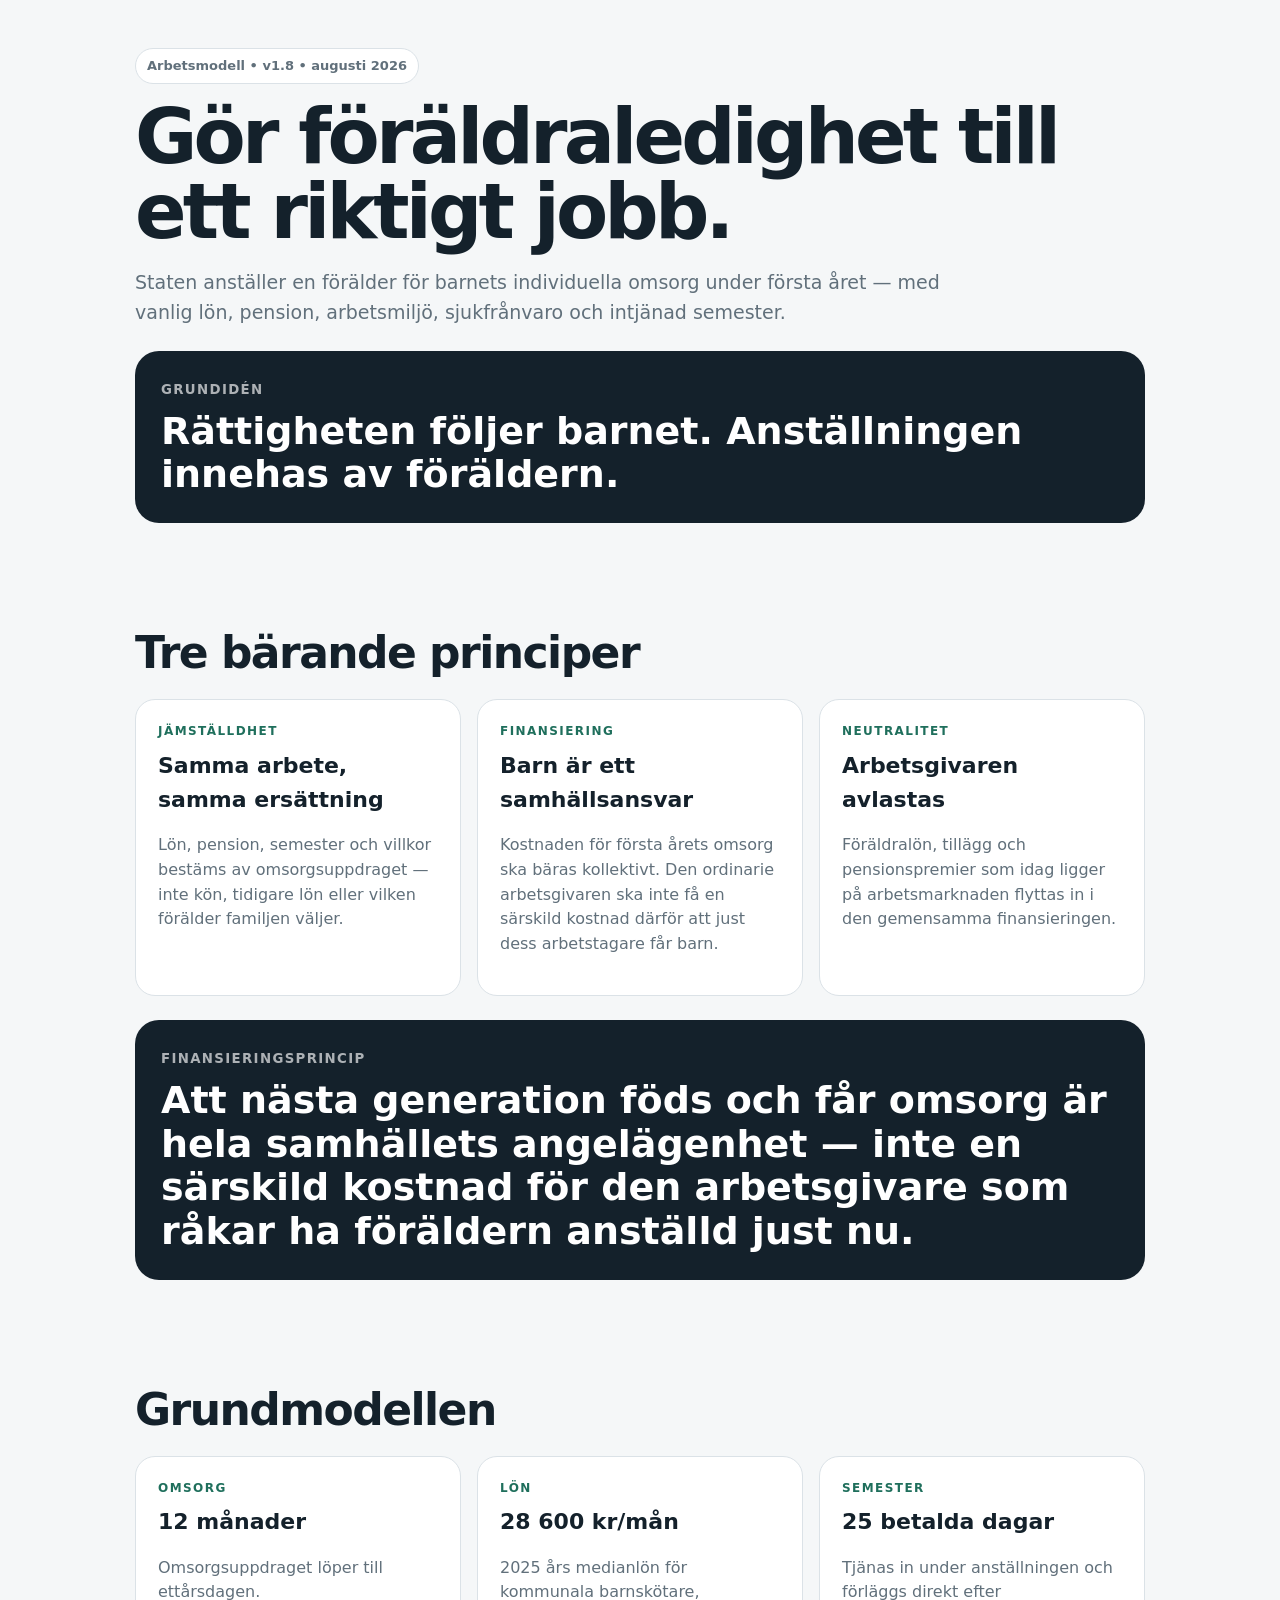
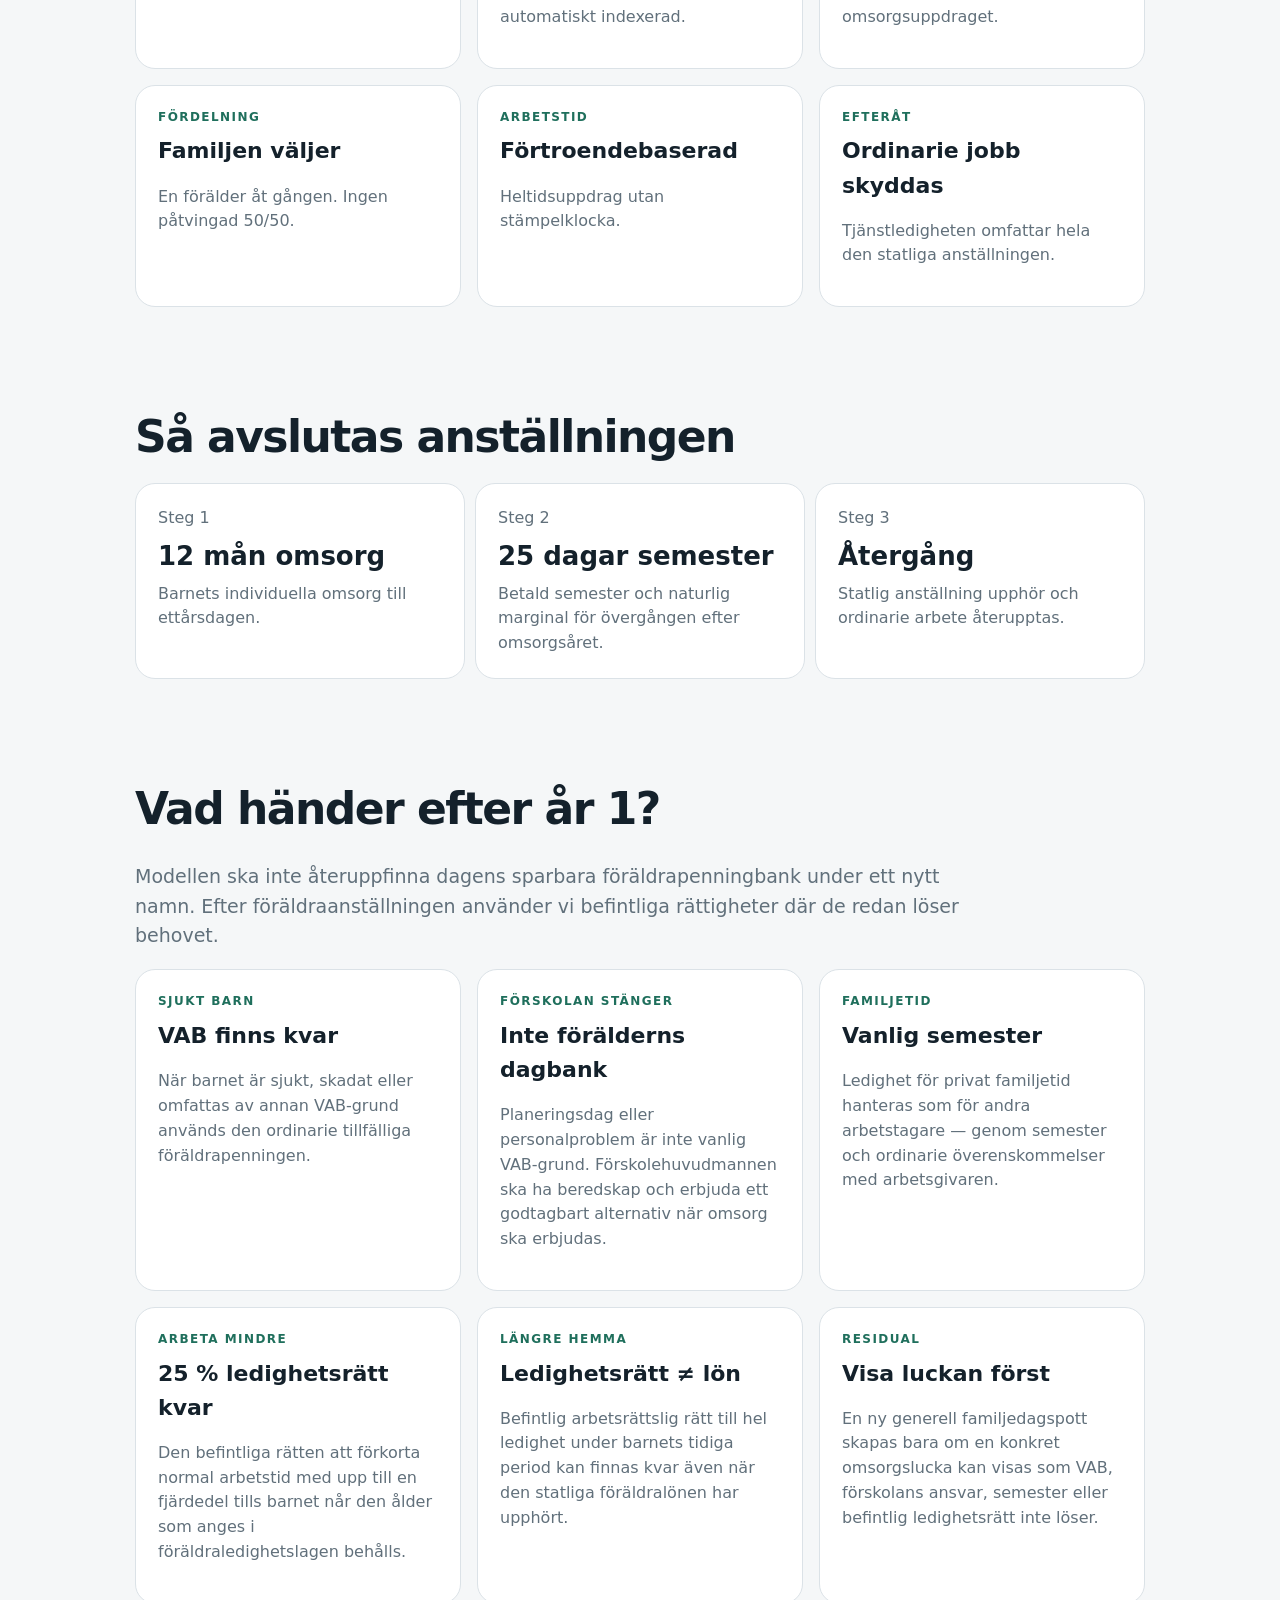
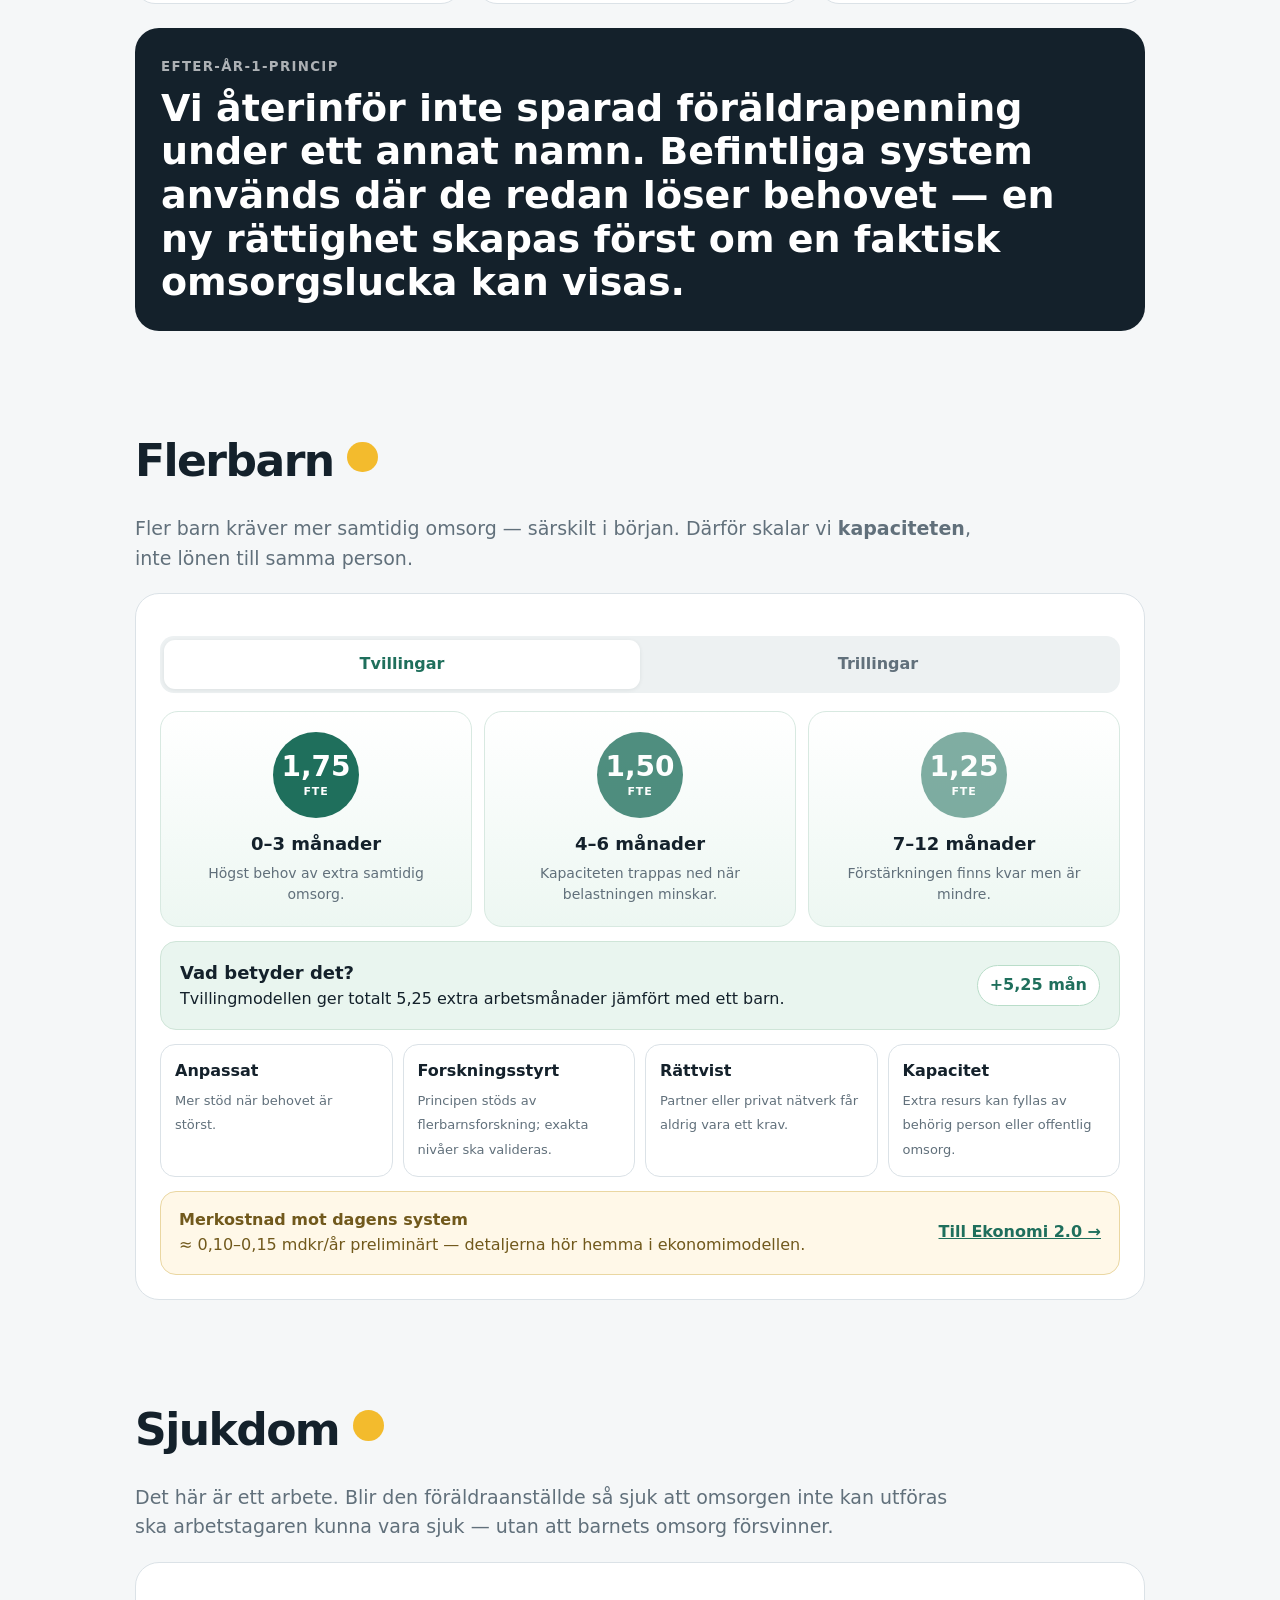
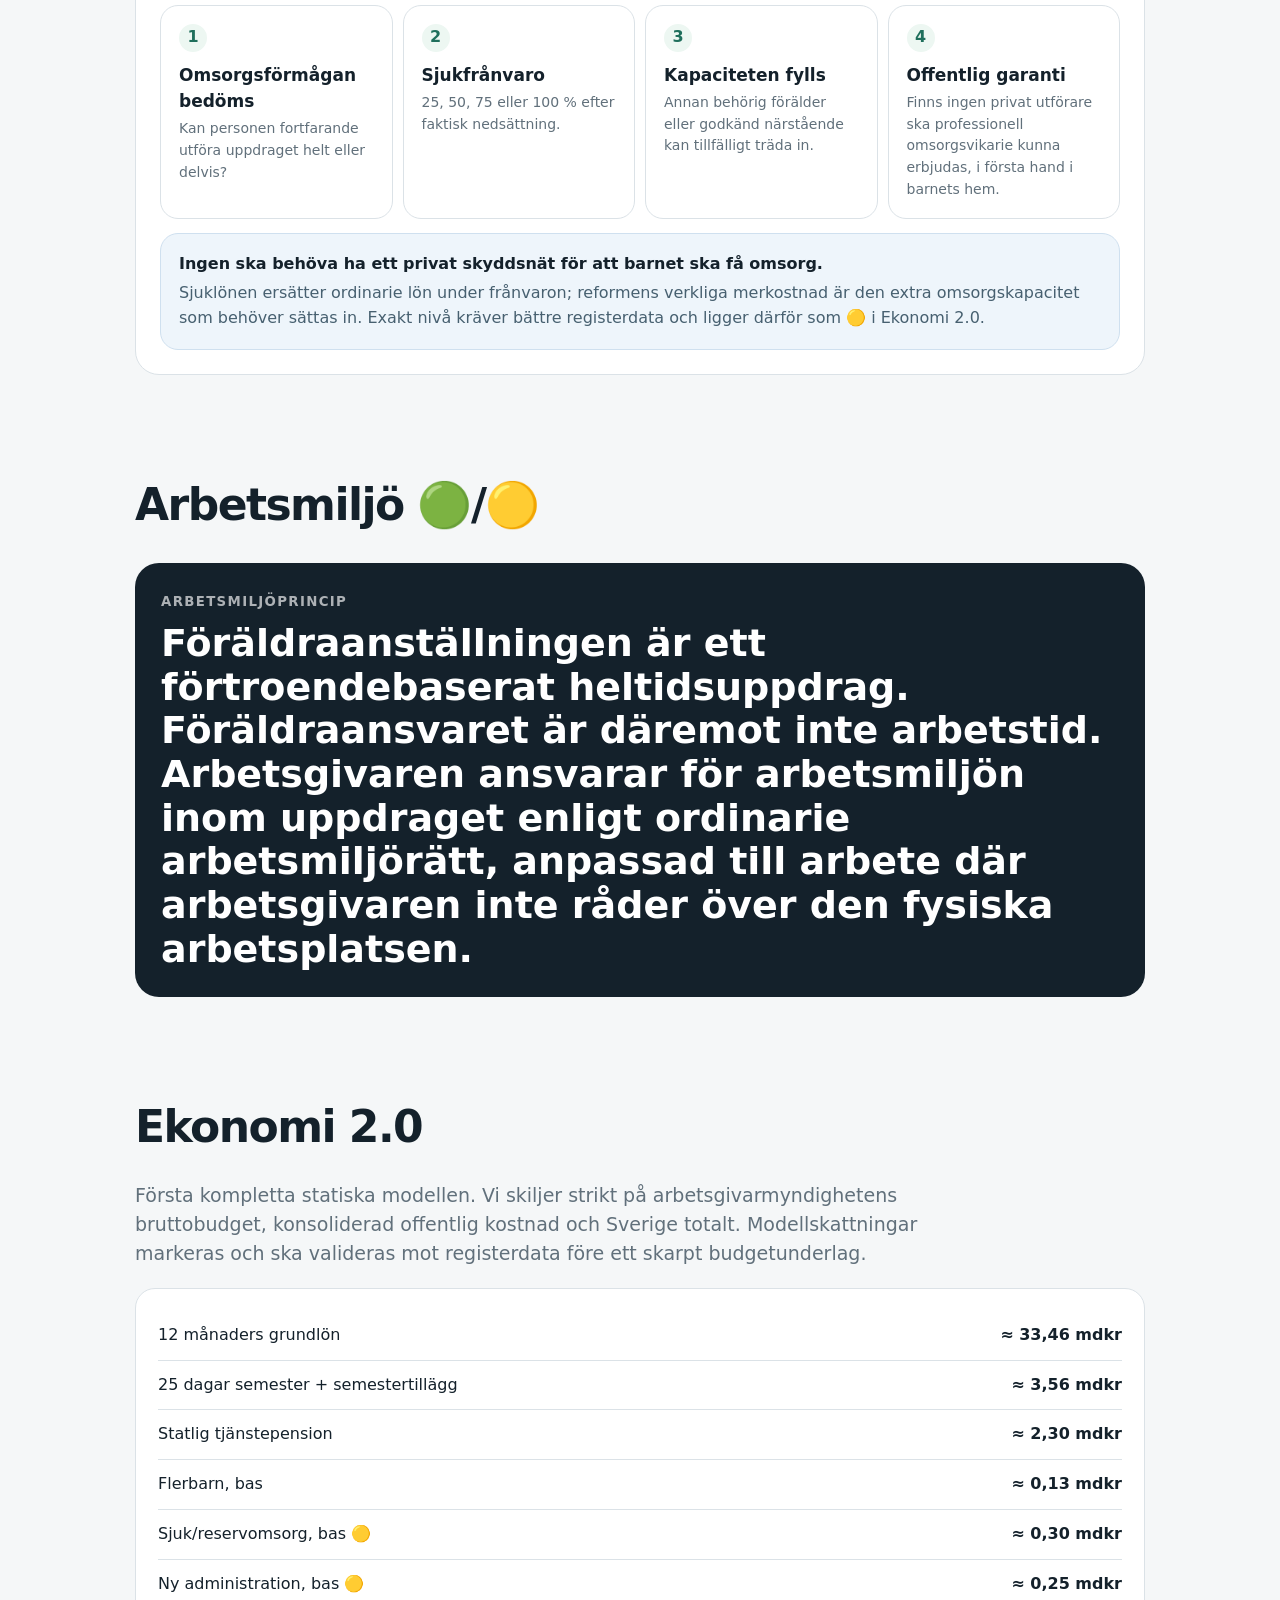
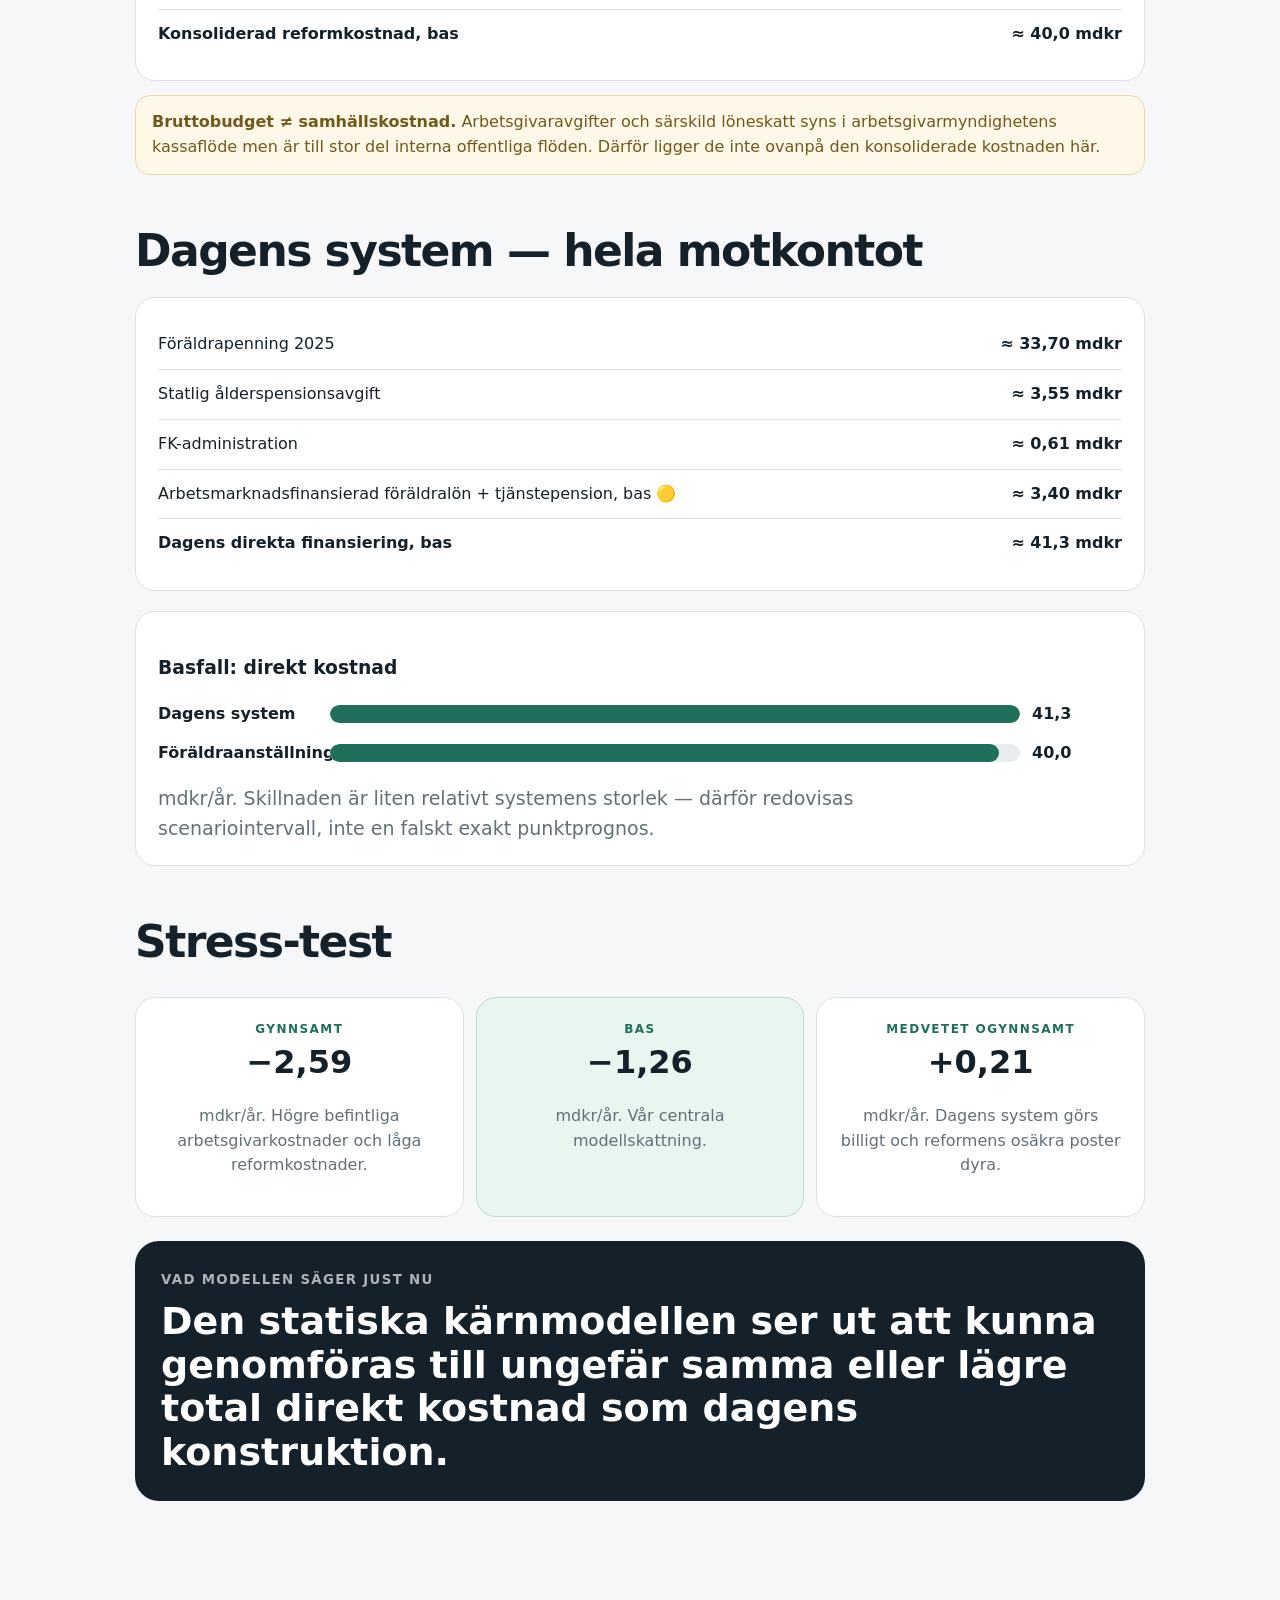
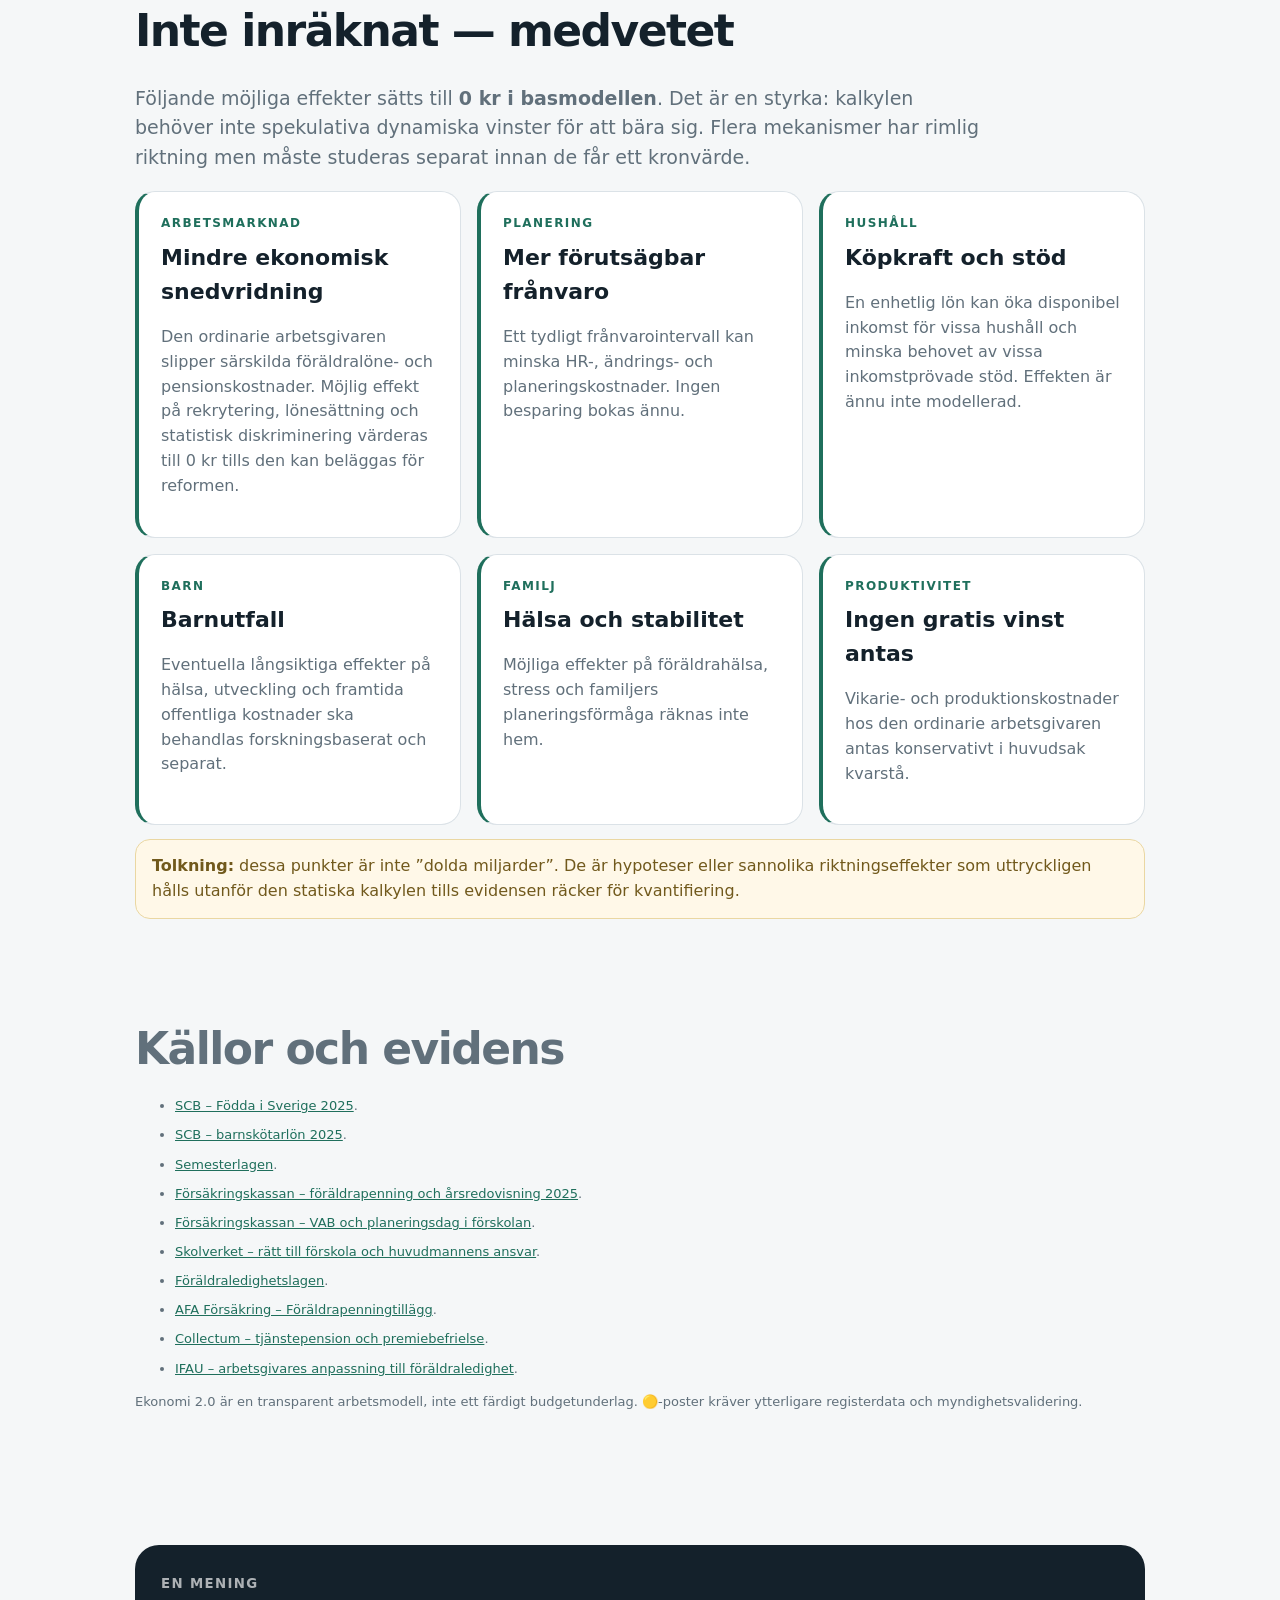
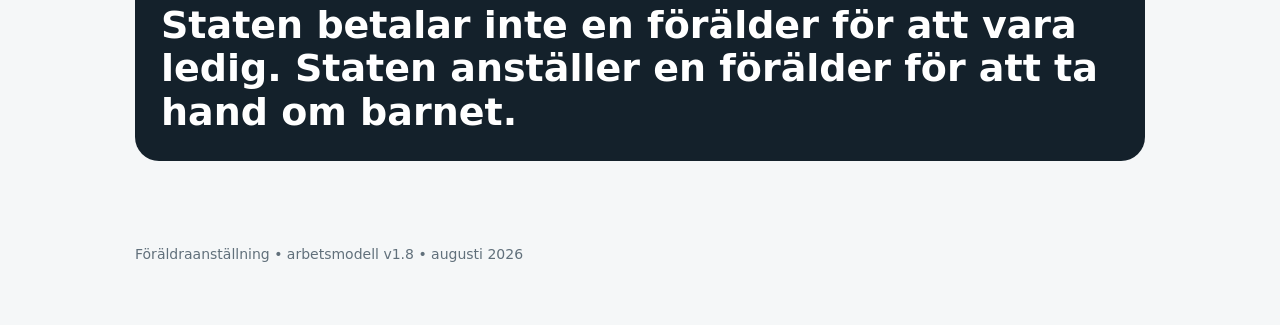
==== commit 49d36bbd: "Redesign flerbarn and sickness sections" ====
--- a/index.html
+++ b/index.html
@@ -1 +1 @@
-<!doctype html><html lang="sv"><head><meta charset="utf-8"><meta name="viewport" content="width=device-width,initial-scale=1"><title>Föräldraanställning – arbetsmodell v1.7</title><style>:root{--bg:#f5f7f8;--ink:#14212b;--muted:#61707b;--line:#dbe2e7;--accent:#1f6f5c;--good:#e9f5ef;--warn:#fff8e8;--warnline:#ead7a2}*{box-sizing:border-box}body{margin:0;background:var(--bg);color:var(--ink);font:16px/1.55 system-ui,sans-serif}a{color:var(--accent)}.wrap{max-width:1050px;margin:auto;padding:0 20px}.hero,.section{padding:48px 0}.hero h1{font-size:clamp(42px,7vw,76px);line-height:.98;letter-spacing:-.05em;margin:16px 0}.eyebrow{display:inline-flex;padding:7px 11px;border:1px solid var(--line);border-radius:999px;background:#fff;font-size:13px;color:var(--muted);font-weight:700}.lead,.intro{font-size:19px;color:var(--muted);max-width:850px}.principle{margin-top:24px;background:var(--ink);color:#fff;border-radius:24px;padding:26px}.principle small{opacity:.65;text-transform:uppercase;letter-spacing:.1em;font-weight:800}.principle strong{display:block;margin-top:8px;font-size:clamp(23px,3.5vw,38px);line-height:1.15}.section h2{font-size:clamp(28px,4vw,44px);letter-spacing:-.035em;margin:0 0 12px}.grid{display:grid;gap:16px}.grid3{grid-template-columns:repeat(3,1fr)}.card,.phase,.cost,.viz{background:#fff;border:1px solid var(--line);border-radius:20px;padding:22px}.card .num{font-size:12px;font-weight:900;letter-spacing:.12em;color:var(--accent);text-transform:uppercase}.card h3{font-size:22px;margin:8px 0}.card p,.phase span{color:var(--muted)}.timeline{display:grid;grid-template-columns:repeat(3,1fr);gap:10px}.phase strong{display:block;font-size:26px;margin:5px 0}.costLine{display:grid;grid-template-columns:1fr auto;gap:16px;padding:12px 0;border-bottom:1px solid var(--line)}.costLine:last-child{border:0}.warning{background:var(--warn);border:1px solid var(--warnline);border-radius:15px;padding:14px 16px;color:#71591c;margin-top:14px}.scenario{display:grid;grid-template-columns:repeat(3,1fr);gap:12px;margin-top:20px}.scenario .card{text-align:center}.scenario strong{font-size:32px;display:block}.scenario .base{background:var(--good);border-color:#b9ddc9}.bars{display:grid;gap:14px;margin-top:20px}.barrow{display:grid;grid-template-columns:160px 1fr 90px;gap:12px;align-items:center}.track{height:18px;background:#e8edef;border-radius:99px;overflow:hidden}.fill{height:100%;background:var(--accent);border-radius:99px}.delta{font-size:clamp(38px,7vw,72px);font-weight:850;letter-spacing:-.05em;line-height:1}.unpriced{margin-top:18px}.unpriced .card{border-left:4px solid var(--accent)}.sources{font-size:13px;color:var(--muted)}.sources li{margin-bottom:9px}.footer{padding:35px 0 60px;color:var(--muted);font-size:14px}@media(max-width:800px){.grid3,.timeline,.scenario{grid-template-columns:1fr}.barrow{grid-template-columns:110px 1fr 70px}}</style></head><body><main><section class="hero"><div class="wrap"><span class="eyebrow">Arbetsmodell • v1.7 • augusti 2026</span><h1>Gör föräldraledighet till ett riktigt jobb.</h1><p class="lead">Staten anställer en förälder för barnets individuella omsorg under första året — med vanlig lön, pension, arbetsmiljö, sjukfrånvaro och intjänad semester.</p><div class="principle"><small>Grundidén</small><strong>Rättigheten följer barnet. Anställningen innehas av föräldern.</strong></div></div></section><section class="section"><div class="wrap"><h2>Tre bärande principer</h2><div class="grid grid3"><div class="card"><div class="num">Jämställdhet</div><h3>Samma arbete, samma ersättning</h3><p>Lön, pension, semester och villkor bestäms av omsorgsuppdraget — inte kön, tidigare lön eller vilken förälder familjen väljer.</p></div><div class="card"><div class="num">Finansiering</div><h3>Barn är ett samhällsansvar</h3><p>Kostnaden för första årets omsorg ska bäras kollektivt. Den ordinarie arbetsgivaren ska inte få en särskild kostnad därför att just dess arbetstagare får barn.</p></div><div class="card"><div class="num">Neutralitet</div><h3>Arbetsgivaren avlastas</h3><p>Föräldralön, tillägg och pensionspremier som idag ligger på arbetsmarknaden flyttas in i den gemensamma finansieringen.</p></div></div><div class="principle"><small>Finansieringsprincip</small><strong>Att nästa generation föds och får omsorg är hela samhällets angelägenhet — inte en särskild kostnad för den arbetsgivare som råkar ha föräldern anställd just nu.</strong></div></div></section><section class="section"><div class="wrap"><h2>Grundmodellen</h2><div class="grid grid3"><div class="card"><div class="num">Omsorg</div><h3>12 månader</h3><p>Omsorgsuppdraget löper till ettårsdagen.</p></div><div class="card"><div class="num">Lön</div><h3>28 600 kr/mån</h3><p>2025 års medianlön för kommunala barnskötare, automatiskt indexerad.</p></div><div class="card"><div class="num">Semester</div><h3>25 betalda dagar</h3><p>Tjänas in under anställningen och förläggs direkt efter omsorgsuppdraget.</p></div><div class="card"><div class="num">Fördelning</div><h3>Familjen väljer</h3><p>En förälder åt gången. Ingen påtvingad 50/50.</p></div><div class="card"><div class="num">Arbetstid</div><h3>Förtroendebaserad</h3><p>Heltidsuppdrag utan stämpelklocka.</p></div><div class="card"><div class="num">Efteråt</div><h3>Ordinarie jobb skyddas</h3><p>Tjänstledigheten omfattar hela den statliga anställningen.</p></div></div></div></section><section class="section"><div class="wrap"><h2>Så avslutas anställningen</h2><div class="timeline"><div class="phase"><span>Steg 1</span><strong>12 mån omsorg</strong><span>Barnets individuella omsorg till ettårsdagen.</span></div><div class="phase"><span>Steg 2</span><strong>25 dagar semester</strong><span>Betald semester och naturlig marginal för övergången efter omsorgsåret.</span></div><div class="phase"><span>Steg 3</span><strong>Återgång</strong><span>Statlig anställning upphör och ordinarie arbete återupptas.</span></div></div></div></section><section class="section"><div class="wrap"><h2>Vad händer efter år 1?</h2><p class="intro">Modellen ska inte återuppfinna dagens sparbara föräldrapenningbank under ett nytt namn. Efter föräldraanställningen använder vi befintliga rättigheter där de redan löser behovet.</p><div class="grid grid3"><div class="card"><div class="num">Sjukt barn</div><h3>VAB finns kvar</h3><p>När barnet är sjukt, skadat eller omfattas av annan VAB-grund används den ordinarie tillfälliga föräldrapenningen.</p></div><div class="card"><div class="num">Förskolan stänger</div><h3>Inte förälderns dagbank</h3><p>Planeringsdag eller personalproblem är inte vanlig VAB-grund. Förskolehuvudmannen ska ha beredskap och erbjuda ett godtagbart alternativ när omsorg ska erbjudas.</p></div><div class="card"><div class="num">Familjetid</div><h3>Vanlig semester</h3><p>Ledighet för privat familjetid hanteras som för andra arbetstagare — genom semester och ordinarie överenskommelser med arbetsgivaren.</p></div><div class="card"><div class="num">Arbeta mindre</div><h3>25 % ledighetsrätt kvar</h3><p>Den befintliga rätten att förkorta normal arbetstid med upp till en fjärdedel tills barnet når den ålder som anges i föräldraledighetslagen behålls.</p></div><div class="card"><div class="num">Längre hemma</div><h3>Ledighetsrätt ≠ lön</h3><p>Befintlig arbetsrättslig rätt till hel ledighet under barnets tidiga period kan finnas kvar även när den statliga föräldralönen har upphört.</p></div><div class="card"><div class="num">Residual</div><h3>Visa luckan först</h3><p>En ny generell familjedagspott skapas bara om en konkret omsorgslucka kan visas som VAB, förskolans ansvar, semester eller befintlig ledighetsrätt inte löser.</p></div></div><div class="principle"><small>Efter-år-1-princip</small><strong>Vi återinför inte sparad föräldrapenning under ett annat namn. Befintliga system används där de redan löser behovet — en ny rättighet skapas först om en faktisk omsorgslucka kan visas.</strong></div><div class="warning"><b>Viktig gräns:</b> personalbrist eller planeringsdag i förskolan ska inte automatiskt bli en privat kostnad i form av förbrukade föräldradagar. Omsorgsansvaret och VAB-reglerna hålls isär.</div></div></section><section class="section"><div class="wrap"><h2>Flerbarn 🟡</h2><div class="grid grid3"><div class="card"><div class="num">Tvillingar</div><h3>1,75 → 1,50 → 1,25 FTE</h3><p>+5,25 extra arbetsmånader.</p></div><div class="card"><div class="num">Trillingar</div><h3>2,50 → 2,00 → 1,50 FTE</h3><p>+10,5 extra arbetsmånader.</p></div><div class="card"><div class="num">Netto</div><h3>≈ 0,10–0,15 mdkr/år</h3><p>Preliminär merkostnad mot dagens flerbarnsrätt.</p></div></div></div></section><section class="section"><div class="wrap"><h2>Sjukdom 🟡</h2><div class="grid grid3"><div class="card"><div class="num">Bedömning</div><h3>Omsorgsförmåga</h3><p>Sjukfrånvaro efter faktisk förmåga att utföra omsorgen.</p></div><div class="card"><div class="num">Ersättning</div><h3>Kapaciteten fylls</h3><p>Annan behörig förälder eller godkänd närstående kan träda in.</p></div><div class="card"><div class="num">Garanti</div><h3>Ingen privat vuxen krävs</h3><p>Saknas utförare ska professionell omsorgsvikarie kunna erbjudas.</p></div></div></div></section><section class="section"><div class="wrap"><h2>Arbetsmiljö 🟢/🟡</h2><div class="principle"><small>Arbetsmiljöprincip</small><strong>Föräldraanställningen är ett förtroendebaserat heltidsuppdrag. Föräldraansvaret är däremot inte arbetstid. Arbetsgivaren ansvarar för arbetsmiljön inom uppdraget enligt ordinarie arbetsmiljörätt, anpassad till arbete där arbetsgivaren inte råder över den fysiska arbetsplatsen.</strong></div></div></section><section class="section"><div class="wrap"><h2>Ekonomi 2.0</h2><p class="intro">Första kompletta statiska modellen. Vi skiljer strikt på arbetsgivarmyndighetens bruttobudget, konsoliderad offentlig kostnad och Sverige totalt. Modellskattningar markeras och ska valideras mot registerdata före ett skarpt budgetunderlag.</p><div class="cost"><div class="costLine"><span>12 månaders grundlön</span><strong>≈ 33,46 mdkr</strong></div><div class="costLine"><span>25 dagar semester + semestertillägg</span><strong>≈ 3,56 mdkr</strong></div><div class="costLine"><span>Statlig tjänstepension</span><strong>≈ 2,30 mdkr</strong></div><div class="costLine"><span>Flerbarn, bas</span><strong>≈ 0,13 mdkr</strong></div><div class="costLine"><span>Sjuk/reservomsorg, bas 🟡</span><strong>≈ 0,30 mdkr</strong></div><div class="costLine"><span>Ny administration, bas 🟡</span><strong>≈ 0,25 mdkr</strong></div><div class="costLine"><span><b>Konsoliderad reformkostnad, bas</b></span><strong>≈ 40,0 mdkr</strong></div></div><div class="warning"><b>Bruttobudget ≠ samhällskostnad.</b> Arbetsgivaravgifter och särskild löneskatt syns i arbetsgivarmyndighetens kassaflöde men är till stor del interna offentliga flöden. Därför ligger de inte ovanpå den konsoliderade kostnaden här.</div><h2 style="margin-top:42px">Dagens system — hela motkontot</h2><div class="cost"><div class="costLine"><span>Föräldrapenning 2025</span><strong>≈ 33,70 mdkr</strong></div><div class="costLine"><span>Statlig ålderspensionsavgift</span><strong>≈ 3,55 mdkr</strong></div><div class="costLine"><span>FK-administration</span><strong>≈ 0,61 mdkr</strong></div><div class="costLine"><span>Arbetsmarknadsfinansierad föräldralön + tjänstepension, bas 🟡</span><strong>≈ 3,40 mdkr</strong></div><div class="costLine"><span><b>Dagens direkta finansiering, bas</b></span><strong>≈ 41,3 mdkr</strong></div></div><div class="viz" style="margin-top:20px"><h3>Basfall: direkt kostnad</h3><div class="bars"><div class="barrow"><b>Dagens system</b><div class="track"><div class="fill" style="width:100%"></div></div><strong>41,3</strong></div><div class="barrow"><b>Föräldraanställning</b><div class="track"><div class="fill" style="width:96.9%"></div></div><strong>40,0</strong></div></div><p class="intro" style="margin-bottom:0">mdkr/år. Skillnaden är liten relativt systemens storlek — därför redovisas scenariointervall, inte en falskt exakt punktprognos.</p></div><h2 style="margin-top:42px">Stress-test</h2><div class="scenario"><div class="card"><div class="num">Gynnsamt</div><strong>−2,59</strong><p>mdkr/år. Högre befintliga arbetsgivarkostnader och låga reformkostnader.</p></div><div class="card base"><div class="num">Bas</div><strong>−1,26</strong><p>mdkr/år. Vår centrala modellskattning.</p></div><div class="card"><div class="num">Medvetet ogynnsamt</div><strong>+0,21</strong><p>mdkr/år. Dagens system görs billigt och reformens osäkra poster dyra.</p></div></div><div class="principle"><small>Vad modellen säger just nu</small><strong>Den statiska kärnmodellen ser ut att kunna genomföras till ungefär samma eller lägre total direkt kostnad som dagens konstruktion.</strong></div></div></section><section class="section"><div class="wrap"><h2>Inte inräknat — medvetet</h2><p class="intro">Följande möjliga effekter sätts till <b>0 kr i basmodellen</b>. Det är en styrka: kalkylen behöver inte spekulativa dynamiska vinster för att bära sig. Flera mekanismer har rimlig riktning men måste studeras separat innan de får ett kronvärde.</p><div class="grid grid3 unpriced"><div class="card"><div class="num">Arbetsmarknad</div><h3>Mindre ekonomisk snedvridning</h3><p>Den ordinarie arbetsgivaren slipper särskilda föräldralöne- och pensionskostnader. Möjlig effekt på rekrytering, lönesättning och statistisk diskriminering värderas till 0 kr tills den kan beläggas för reformen.</p></div><div class="card"><div class="num">Planering</div><h3>Mer förutsägbar frånvaro</h3><p>Ett tydligt frånvarointervall kan minska HR-, ändrings- och planeringskostnader. Ingen besparing bokas ännu.</p></div><div class="card"><div class="num">Hushåll</div><h3>Köpkraft och stöd</h3><p>En enhetlig lön kan öka disponibel inkomst för vissa hushåll och minska behovet av vissa inkomstprövade stöd. Effekten är ännu inte modellerad.</p></div><div class="card"><div class="num">Barn</div><h3>Barnutfall</h3><p>Eventuella långsiktiga effekter på hälsa, utveckling och framtida offentliga kostnader ska behandlas forskningsbaserat och separat.</p></div><div class="card"><div class="num">Familj</div><h3>Hälsa och stabilitet</h3><p>Möjliga effekter på föräldrahälsa, stress och familjers planeringsförmåga räknas inte hem.</p></div><div class="card"><div class="num">Produktivitet</div><h3>Ingen gratis vinst antas</h3><p>Vikarie- och produktionskostnader hos den ordinarie arbetsgivaren antas konservativt i huvudsak kvarstå.</p></div></div><div class="warning"><b>Tolkning:</b> dessa punkter är inte ”dolda miljarder”. De är hypoteser eller sannolika riktningseffekter som uttryckligen hålls utanför den statiska kalkylen tills evidensen räcker för kvantifiering.</div></div></section><section class="section"><div class="wrap sources"><h2>Källor och evidens</h2><ul><li><a href="https://www.scb.se/hitta-statistik/sverige-i-siffror/manniskorna-i-sverige/fodda-i-sverige/">SCB – Födda i Sverige 2025</a>.</li><li><a href="https://www.scb.se/hitta-statistik/statistik-efter-amne/arbetsmarknad/loner-och-arbetskostnader/lonestrukturstatistik-kommuner/pong/tabell-och-diagram/genomsnittlig-manadslon-efter-yrke/">SCB – barnskötarlön 2025</a>.</li><li><a href="https://www.riksdagen.se/sv/dokument-och-lagar/dokument/svensk-forfattningssamling/semesterlag-1977480_sfs-1977-480/">Semesterlagen</a>.</li><li><a href="https://www.forsakringskassan.se/">Försäkringskassan – föräldrapenning och årsredovisning 2025</a>.</li><li><a href="https://www.forsakringskassan.se/privatperson/foralder/vabba-eller-foraldraledig---det-har-galler-nar-forskolan-har-planeringsdag">Försäkringskassan – VAB och planeringsdag i förskolan</a>.</li><li><a href="https://www.skolverket.se/styrning-och-ansvar/regler-och-ansvar/ansvar-i-skolfragor/ratt-till-forskola">Skolverket – rätt till förskola och huvudmannens ansvar</a>.</li><li><a href="https://www.riksdagen.se/sv/dokument-och-lagar/dokument/svensk-forfattningssamling/foraldraledighetslag-1995584_sfs-1995-584/">Föräldraledighetslagen</a>.</li><li><a href="https://www.afaforsakring.se/forsakring/foraldrapenningtillagg">AFA Försäkring – Föräldrapenningtillägg</a>.</li><li><a href="https://collectum.se/">Collectum – tjänstepension och premiebefrielse</a>.</li><li><a href="https://www.ifau.se/Forskning/Publikationer/Rapporter/2020/overtid-eller-nyanstallda-foretagens-strategier-och-kostnader-for-att-hantera-personalfranvaro-vid-foraldraledighet/">IFAU – arbetsgivares anpassning till föräldraledighet</a>.</li></ul><p>Ekonomi 2.0 är en transparent arbetsmodell, inte ett färdigt budgetunderlag. 🟡-poster kräver ytterligare registerdata och myndighetsvalidering.</p></div></section><section class="section"><div class="wrap"><div class="principle"><small>En mening</small><strong>Staten betalar inte en förälder för att vara ledig. Staten anställer en förälder för att ta hand om barnet.</strong></div></div></section></main><footer class="footer"><div class="wrap">Föräldraanställning • arbetsmodell v1.7 • augusti 2026</div></footer></body></html>+<!doctype html><html lang="sv"><head><meta charset="utf-8"><meta name="viewport" content="width=device-width,initial-scale=1"><title>Föräldraanställning – arbetsmodell v1.8</title><style>:root{--bg:#f5f7f8;--ink:#14212b;--muted:#61707b;--line:#dbe2e7;--accent:#1f6f5c;--accent-soft:#edf7f2;--good:#e9f5ef;--blue:#eef5fb;--blue-line:#cfe0ef;--warn:#fff8e8;--warnline:#ead7a2}*{box-sizing:border-box}body{margin:0;background:var(--bg);color:var(--ink);font:16px/1.55 system-ui,sans-serif}a{color:var(--accent)}.wrap{max-width:1050px;margin:auto;padding:0 20px}.hero,.section{padding:48px 0}.hero h1{font-size:clamp(42px,7vw,76px);line-height:.98;letter-spacing:-.05em;margin:16px 0}.eyebrow{display:inline-flex;padding:7px 11px;border:1px solid var(--line);border-radius:999px;background:#fff;font-size:13px;color:var(--muted);font-weight:700}.lead,.intro{font-size:19px;color:var(--muted);max-width:850px}.principle{margin-top:24px;background:var(--ink);color:#fff;border-radius:24px;padding:26px}.principle small{opacity:.65;text-transform:uppercase;letter-spacing:.1em;font-weight:800}.principle strong{display:block;margin-top:8px;font-size:clamp(23px,3.5vw,38px);line-height:1.15}.section h2{font-size:clamp(28px,4vw,44px);letter-spacing:-.035em;margin:0 0 12px}.grid{display:grid;gap:16px}.grid3{grid-template-columns:repeat(3,1fr)}.card,.phase,.cost,.viz{background:#fff;border:1px solid var(--line);border-radius:20px;padding:22px}.card .num{font-size:12px;font-weight:900;letter-spacing:.12em;color:var(--accent);text-transform:uppercase}.card h3{font-size:22px;margin:8px 0}.card p,.phase span{color:var(--muted)}.timeline{display:grid;grid-template-columns:repeat(3,1fr);gap:10px}.phase strong{display:block;font-size:26px;margin:5px 0}.costLine{display:grid;grid-template-columns:1fr auto;gap:16px;padding:12px 0;border-bottom:1px solid var(--line)}.costLine:last-child{border:0}.warning{background:var(--warn);border:1px solid var(--warnline);border-radius:15px;padding:14px 16px;color:#71591c;margin-top:14px}.scenario{display:grid;grid-template-columns:repeat(3,1fr);gap:12px;margin-top:20px}.scenario .card{text-align:center}.scenario strong{font-size:32px;display:block}.scenario .base{background:var(--good);border-color:#b9ddc9}.bars{display:grid;gap:14px;margin-top:20px}.barrow{display:grid;grid-template-columns:160px 1fr 90px;gap:12px;align-items:center}.track{height:18px;background:#e8edef;border-radius:99px;overflow:hidden}.fill{height:100%;background:var(--accent);border-radius:99px}.unpriced{margin-top:18px}.unpriced .card{border-left:4px solid var(--accent)}.sources{font-size:13px;color:var(--muted)}.sources li{margin-bottom:9px}.footer{padding:35px 0 60px;color:var(--muted);font-size:14px}.featureBox{background:#fff;border:1px solid var(--line);border-radius:24px;padding:24px;margin-top:20px}.switcher{display:grid;grid-template-columns:1fr 1fr;background:#edf1f2;border-radius:14px;padding:4px;margin:18px 0}.switcher button{border:0;background:transparent;color:var(--muted);padding:12px 14px;border-radius:11px;font:inherit;font-weight:850;cursor:pointer}.switcher button.active{background:#fff;color:var(--accent);box-shadow:0 1px 4px rgba(20,33,43,.08)}.careTimeline{display:grid;grid-template-columns:repeat(3,1fr);gap:12px;position:relative}.careStage{background:linear-gradient(180deg,#fff,var(--accent-soft));border:1px solid #d8e9e1;border-radius:18px;padding:20px;text-align:center}.careStage .bubble{width:86px;height:86px;border-radius:50%;display:grid;place-content:center;margin:0 auto 12px;background:var(--accent);color:#fff;font-size:28px;font-weight:900;line-height:1}.careStage:nth-child(2) .bubble{opacity:.78}.careStage:nth-child(3) .bubble{opacity:.56}.careStage .bubble small{display:block;font-size:11px;letter-spacing:.08em;margin-top:5px}.careStage b{display:block;font-size:18px}.careStage p{margin:5px 0 0;color:var(--muted);font-size:14px}.meaning{display:flex;align-items:center;justify-content:space-between;gap:20px;margin-top:14px;padding:17px 19px;border-radius:16px;background:var(--good);border:1px solid #cfe5d8}.meaning strong{font-size:18px}.meaning .pill{white-space:nowrap;background:#fff;border:1px solid #b9ddc9;color:var(--accent);font-weight:900;border-radius:99px;padding:7px 12px}.microGrid{display:grid;grid-template-columns:repeat(4,1fr);gap:10px;margin-top:14px}.micro{background:#fff;border:1px solid var(--line);border-radius:15px;padding:14px}.micro b{display:block;margin-bottom:4px}.micro span{font-size:13px;color:var(--muted)}.economyLink{display:flex;justify-content:space-between;align-items:center;gap:18px;margin-top:14px;padding:16px 18px;border:1px solid var(--warnline);background:var(--warn);border-radius:16px;color:#71591c}.economyLink a{font-weight:850;white-space:nowrap}.sickFlow{display:grid;grid-template-columns:repeat(4,1fr);gap:10px;margin-top:18px}.sickStep{background:#fff;border:1px solid var(--line);border-radius:18px;padding:18px}.sickStep .step{display:inline-grid;place-items:center;width:28px;height:28px;border-radius:50%;background:var(--accent-soft);color:var(--accent);font-weight:900;margin-bottom:10px}.sickStep b{display:block;font-size:17px}.sickStep span{display:block;color:var(--muted);font-size:14px;margin-top:4px}.sickPrinciple{margin-top:14px;background:var(--blue);border:1px solid var(--blue-line);border-radius:18px;padding:18px}.sickPrinciple b{display:block;margin-bottom:4px}.sickPrinciple span{color:#476070}.statusDot{display:inline-block;width:.7em;height:.7em;border-radius:50%;background:#f3bb2d;vertical-align:.08em}@media(max-width:800px){.grid3,.timeline,.scenario,.careTimeline,.microGrid,.sickFlow{grid-template-columns:1fr}.barrow{grid-template-columns:110px 1fr 70px}.meaning,.economyLink{align-items:flex-start;flex-direction:column}.careStage{text-align:left;display:grid;grid-template-columns:78px 1fr;column-gap:14px}.careStage .bubble{width:72px;height:72px;margin:0;grid-row:1/3}.careStage p{grid-column:2}}</style></head><body><main><section class="hero"><div class="wrap"><span class="eyebrow">Arbetsmodell • v1.8 • augusti 2026</span><h1>Gör föräldraledighet till ett riktigt jobb.</h1><p class="lead">Staten anställer en förälder för barnets individuella omsorg under första året — med vanlig lön, pension, arbetsmiljö, sjukfrånvaro och intjänad semester.</p><div class="principle"><small>Grundidén</small><strong>Rättigheten följer barnet. Anställningen innehas av föräldern.</strong></div></div></section><section class="section"><div class="wrap"><h2>Tre bärande principer</h2><div class="grid grid3"><div class="card"><div class="num">Jämställdhet</div><h3>Samma arbete, samma ersättning</h3><p>Lön, pension, semester och villkor bestäms av omsorgsuppdraget — inte kön, tidigare lön eller vilken förälder familjen väljer.</p></div><div class="card"><div class="num">Finansiering</div><h3>Barn är ett samhällsansvar</h3><p>Kostnaden för första årets omsorg ska bäras kollektivt. Den ordinarie arbetsgivaren ska inte få en särskild kostnad därför att just dess arbetstagare får barn.</p></div><div class="card"><div class="num">Neutralitet</div><h3>Arbetsgivaren avlastas</h3><p>Föräldralön, tillägg och pensionspremier som idag ligger på arbetsmarknaden flyttas in i den gemensamma finansieringen.</p></div></div><div class="principle"><small>Finansieringsprincip</small><strong>Att nästa generation föds och får omsorg är hela samhällets angelägenhet — inte en särskild kostnad för den arbetsgivare som råkar ha föräldern anställd just nu.</strong></div></div></section><section class="section"><div class="wrap"><h2>Grundmodellen</h2><div class="grid grid3"><div class="card"><div class="num">Omsorg</div><h3>12 månader</h3><p>Omsorgsuppdraget löper till ettårsdagen.</p></div><div class="card"><div class="num">Lön</div><h3>28 600 kr/mån</h3><p>2025 års medianlön för kommunala barnskötare, automatiskt indexerad.</p></div><div class="card"><div class="num">Semester</div><h3>25 betalda dagar</h3><p>Tjänas in under anställningen och förläggs direkt efter omsorgsuppdraget.</p></div><div class="card"><div class="num">Fördelning</div><h3>Familjen väljer</h3><p>En förälder åt gången. Ingen påtvingad 50/50.</p></div><div class="card"><div class="num">Arbetstid</div><h3>Förtroendebaserad</h3><p>Heltidsuppdrag utan stämpelklocka.</p></div><div class="card"><div class="num">Efteråt</div><h3>Ordinarie jobb skyddas</h3><p>Tjänstledigheten omfattar hela den statliga anställningen.</p></div></div></div></section><section class="section"><div class="wrap"><h2>Så avslutas anställningen</h2><div class="timeline"><div class="phase"><span>Steg 1</span><strong>12 mån omsorg</strong><span>Barnets individuella omsorg till ettårsdagen.</span></div><div class="phase"><span>Steg 2</span><strong>25 dagar semester</strong><span>Betald semester och naturlig marginal för övergången efter omsorgsåret.</span></div><div class="phase"><span>Steg 3</span><strong>Återgång</strong><span>Statlig anställning upphör och ordinarie arbete återupptas.</span></div></div></div></section><section class="section"><div class="wrap"><h2>Vad händer efter år 1?</h2><p class="intro">Modellen ska inte återuppfinna dagens sparbara föräldrapenningbank under ett nytt namn. Efter föräldraanställningen använder vi befintliga rättigheter där de redan löser behovet.</p><div class="grid grid3"><div class="card"><div class="num">Sjukt barn</div><h3>VAB finns kvar</h3><p>När barnet är sjukt, skadat eller omfattas av annan VAB-grund används den ordinarie tillfälliga föräldrapenningen.</p></div><div class="card"><div class="num">Förskolan stänger</div><h3>Inte förälderns dagbank</h3><p>Planeringsdag eller personalproblem är inte vanlig VAB-grund. Förskolehuvudmannen ska ha beredskap och erbjuda ett godtagbart alternativ när omsorg ska erbjudas.</p></div><div class="card"><div class="num">Familjetid</div><h3>Vanlig semester</h3><p>Ledighet för privat familjetid hanteras som för andra arbetstagare — genom semester och ordinarie överenskommelser med arbetsgivaren.</p></div><div class="card"><div class="num">Arbeta mindre</div><h3>25 % ledighetsrätt kvar</h3><p>Den befintliga rätten att förkorta normal arbetstid med upp till en fjärdedel tills barnet når den ålder som anges i föräldraledighetslagen behålls.</p></div><div class="card"><div class="num">Längre hemma</div><h3>Ledighetsrätt ≠ lön</h3><p>Befintlig arbetsrättslig rätt till hel ledighet under barnets tidiga period kan finnas kvar även när den statliga föräldralönen har upphört.</p></div><div class="card"><div class="num">Residual</div><h3>Visa luckan först</h3><p>En ny generell familjedagspott skapas bara om en konkret omsorgslucka kan visas som VAB, förskolans ansvar, semester eller befintlig ledighetsrätt inte löser.</p></div></div><div class="principle"><small>Efter-år-1-princip</small><strong>Vi återinför inte sparad föräldrapenning under ett annat namn. Befintliga system används där de redan löser behovet — en ny rättighet skapas först om en faktisk omsorgslucka kan visas.</strong></div></div></section><section class="section"><div class="wrap"><h2>Flerbarn <span class="statusDot" aria-label="preliminär modell"></span></h2><p class="intro">Fler barn kräver mer samtidig omsorg — särskilt i början. Därför skalar vi <b>kapaciteten</b>, inte lönen till samma person.</p><div class="featureBox"><div class="switcher" role="tablist" aria-label="Välj flerbarnssituation"><button class="active" data-multi="twins" role="tab" aria-selected="true">Tvillingar</button><button data-multi="triplets" role="tab" aria-selected="false">Trillingar</button></div><div class="careTimeline"><div class="careStage"><div class="bubble"><span id="care1">1,75</span><small>FTE</small></div><div><b>0–3 månader</b><p id="careDesc1">Högst behov av extra samtidig omsorg.</p></div></div><div class="careStage"><div class="bubble"><span id="care2">1,50</span><small>FTE</small></div><div><b>4–6 månader</b><p id="careDesc2">Kapaciteten trappas ned när belastningen minskar.</p></div></div><div class="careStage"><div class="bubble"><span id="care3">1,25</span><small>FTE</small></div><div><b>7–12 månader</b><p id="careDesc3">Förstärkningen finns kvar men är mindre.</p></div></div></div><div class="meaning"><div><strong>Vad betyder det?</strong><div id="careMeaning">Tvillingmodellen ger totalt 5,25 extra arbetsmånader jämfört med ett barn.</div></div><div class="pill" id="carePill">+5,25 mån</div></div><div class="microGrid"><div class="micro"><b>Anpassat</b><span>Mer stöd när behovet är störst.</span></div><div class="micro"><b>Forskningsstyrt</b><span>Principen stöds av flerbarnsforskning; exakta nivåer ska valideras.</span></div><div class="micro"><b>Rättvist</b><span>Partner eller privat nätverk får aldrig vara ett krav.</span></div><div class="micro"><b>Kapacitet</b><span>Extra resurs kan fyllas av behörig person eller offentlig omsorg.</span></div></div><div class="economyLink"><div><b>Merkostnad mot dagens system</b><br>≈ 0,10–0,15 mdkr/år preliminärt — detaljerna hör hemma i ekonomimodellen.</div><a href="#ekonomi">Till Ekonomi 2.0 →</a></div></div></div></section><section class="section"><div class="wrap"><h2>Sjukdom <span class="statusDot" aria-label="preliminär modell"></span></h2><p class="intro">Det här är ett arbete. Blir den föräldraanställde så sjuk att omsorgen inte kan utföras ska arbetstagaren kunna vara sjuk — utan att barnets omsorg försvinner.</p><div class="featureBox"><div class="sickFlow"><div class="sickStep"><div class="step">1</div><b>Omsorgsförmågan bedöms</b><span>Kan personen fortfarande utföra uppdraget helt eller delvis?</span></div><div class="sickStep"><div class="step">2</div><b>Sjukfrånvaro</b><span>25, 50, 75 eller 100 % efter faktisk nedsättning.</span></div><div class="sickStep"><div class="step">3</div><b>Kapaciteten fylls</b><span>Annan behörig förälder eller godkänd närstående kan tillfälligt träda in.</span></div><div class="sickStep"><div class="step">4</div><b>Offentlig garanti</b><span>Finns ingen privat utförare ska professionell omsorgsvikarie kunna erbjudas, i första hand i barnets hem.</span></div></div><div class="sickPrinciple"><b>Ingen ska behöva ha ett privat skyddsnät för att barnet ska få omsorg.</b><span>Sjuklönen ersätter ordinarie lön under frånvaron; reformens verkliga merkostnad är den extra omsorgskapacitet som behöver sättas in. Exakt nivå kräver bättre registerdata och ligger därför som 🟡 i Ekonomi 2.0.</span></div></div></div></section><section class="section"><div class="wrap"><h2>Arbetsmiljö 🟢/🟡</h2><div class="principle"><small>Arbetsmiljöprincip</small><strong>Föräldraanställningen är ett förtroendebaserat heltidsuppdrag. Föräldraansvaret är däremot inte arbetstid. Arbetsgivaren ansvarar för arbetsmiljön inom uppdraget enligt ordinarie arbetsmiljörätt, anpassad till arbete där arbetsgivaren inte råder över den fysiska arbetsplatsen.</strong></div></div></section><section class="section" id="ekonomi"><div class="wrap"><h2>Ekonomi 2.0</h2><p class="intro">Första kompletta statiska modellen. Vi skiljer strikt på arbetsgivarmyndighetens bruttobudget, konsoliderad offentlig kostnad och Sverige totalt. Modellskattningar markeras och ska valideras mot registerdata före ett skarpt budgetunderlag.</p><div class="cost"><div class="costLine"><span>12 månaders grundlön</span><strong>≈ 33,46 mdkr</strong></div><div class="costLine"><span>25 dagar semester + semestertillägg</span><strong>≈ 3,56 mdkr</strong></div><div class="costLine"><span>Statlig tjänstepension</span><strong>≈ 2,30 mdkr</strong></div><div class="costLine"><span>Flerbarn, bas</span><strong>≈ 0,13 mdkr</strong></div><div class="costLine"><span>Sjuk/reservomsorg, bas 🟡</span><strong>≈ 0,30 mdkr</strong></div><div class="costLine"><span>Ny administration, bas 🟡</span><strong>≈ 0,25 mdkr</strong></div><div class="costLine"><span><b>Konsoliderad reformkostnad, bas</b></span><strong>≈ 40,0 mdkr</strong></div></div><div class="warning"><b>Bruttobudget ≠ samhällskostnad.</b> Arbetsgivaravgifter och särskild löneskatt syns i arbetsgivarmyndighetens kassaflöde men är till stor del interna offentliga flöden. Därför ligger de inte ovanpå den konsoliderade kostnaden här.</div><h2 style="margin-top:42px">Dagens system — hela motkontot</h2><div class="cost"><div class="costLine"><span>Föräldrapenning 2025</span><strong>≈ 33,70 mdkr</strong></div><div class="costLine"><span>Statlig ålderspensionsavgift</span><strong>≈ 3,55 mdkr</strong></div><div class="costLine"><span>FK-administration</span><strong>≈ 0,61 mdkr</strong></div><div class="costLine"><span>Arbetsmarknadsfinansierad föräldralön + tjänstepension, bas 🟡</span><strong>≈ 3,40 mdkr</strong></div><div class="costLine"><span><b>Dagens direkta finansiering, bas</b></span><strong>≈ 41,3 mdkr</strong></div></div><div class="viz" style="margin-top:20px"><h3>Basfall: direkt kostnad</h3><div class="bars"><div class="barrow"><b>Dagens system</b><div class="track"><div class="fill" style="width:100%"></div></div><strong>41,3</strong></div><div class="barrow"><b>Föräldraanställning</b><div class="track"><div class="fill" style="width:96.9%"></div></div><strong>40,0</strong></div></div><p class="intro" style="margin-bottom:0">mdkr/år. Skillnaden är liten relativt systemens storlek — därför redovisas scenariointervall, inte en falskt exakt punktprognos.</p></div><h2 style="margin-top:42px">Stress-test</h2><div class="scenario"><div class="card"><div class="num">Gynnsamt</div><strong>−2,59</strong><p>mdkr/år. Högre befintliga arbetsgivarkostnader och låga reformkostnader.</p></div><div class="card base"><div class="num">Bas</div><strong>−1,26</strong><p>mdkr/år. Vår centrala modellskattning.</p></div><div class="card"><div class="num">Medvetet ogynnsamt</div><strong>+0,21</strong><p>mdkr/år. Dagens system görs billigt och reformens osäkra poster dyra.</p></div></div><div class="principle"><small>Vad modellen säger just nu</small><strong>Den statiska kärnmodellen ser ut att kunna genomföras till ungefär samma eller lägre total direkt kostnad som dagens konstruktion.</strong></div></div></section><section class="section"><div class="wrap"><h2>Inte inräknat — medvetet</h2><p class="intro">Följande möjliga effekter sätts till <b>0 kr i basmodellen</b>. Det är en styrka: kalkylen behöver inte spekulativa dynamiska vinster för att bära sig. Flera mekanismer har rimlig riktning men måste studeras separat innan de får ett kronvärde.</p><div class="grid grid3 unpriced"><div class="card"><div class="num">Arbetsmarknad</div><h3>Mindre ekonomisk snedvridning</h3><p>Den ordinarie arbetsgivaren slipper särskilda föräldralöne- och pensionskostnader. Möjlig effekt på rekrytering, lönesättning och statistisk diskriminering värderas till 0 kr tills den kan beläggas för reformen.</p></div><div class="card"><div class="num">Planering</div><h3>Mer förutsägbar frånvaro</h3><p>Ett tydligt frånvarointervall kan minska HR-, ändrings- och planeringskostnader. Ingen besparing bokas ännu.</p></div><div class="card"><div class="num">Hushåll</div><h3>Köpkraft och stöd</h3><p>En enhetlig lön kan öka disponibel inkomst för vissa hushåll och minska behovet av vissa inkomstprövade stöd. Effekten är ännu inte modellerad.</p></div><div class="card"><div class="num">Barn</div><h3>Barnutfall</h3><p>Eventuella långsiktiga effekter på hälsa, utveckling och framtida offentliga kostnader ska behandlas forskningsbaserat och separat.</p></div><div class="card"><div class="num">Familj</div><h3>Hälsa och stabilitet</h3><p>Möjliga effekter på föräldrahälsa, stress och familjers planeringsförmåga räknas inte hem.</p></div><div class="card"><div class="num">Produktivitet</div><h3>Ingen gratis vinst antas</h3><p>Vikarie- och produktionskostnader hos den ordinarie arbetsgivaren antas konservativt i huvudsak kvarstå.</p></div></div><div class="warning"><b>Tolkning:</b> dessa punkter är inte ”dolda miljarder”. De är hypoteser eller sannolika riktningseffekter som uttryckligen hålls utanför den statiska kalkylen tills evidensen räcker för kvantifiering.</div></div></section><section class="section"><div class="wrap sources"><h2>Källor och evidens</h2><ul><li><a href="https://www.scb.se/hitta-statistik/sverige-i-siffror/manniskorna-i-sverige/fodda-i-sverige/">SCB – Födda i Sverige 2025</a>.</li><li><a href="https://www.scb.se/hitta-statistik/statistik-efter-amne/arbetsmarknad/loner-och-arbetskostnader/lonestrukturstatistik-kommuner/pong/tabell-och-diagram/genomsnittlig-manadslon-efter-yrke/">SCB – barnskötarlön 2025</a>.</li><li><a href="https://www.riksdagen.se/sv/dokument-och-lagar/dokument/svensk-forfattningssamling/semesterlag-1977480_sfs-1977-480/">Semesterlagen</a>.</li><li><a href="https://www.forsakringskassan.se/">Försäkringskassan – föräldrapenning och årsredovisning 2025</a>.</li><li><a href="https://www.forsakringskassan.se/privatperson/foralder/vabba-eller-foraldraledig---det-har-galler-nar-forskolan-har-planeringsdag">Försäkringskassan – VAB och planeringsdag i förskolan</a>.</li><li><a href="https://www.skolverket.se/styrning-och-ansvar/regler-och-ansvar/ansvar-i-skolfragor/ratt-till-forskola">Skolverket – rätt till förskola och huvudmannens ansvar</a>.</li><li><a href="https://www.riksdagen.se/sv/dokument-och-lagar/dokument/svensk-forfattningssamling/foraldraledighetslag-1995584_sfs-1995-584/">Föräldraledighetslagen</a>.</li><li><a href="https://www.afaforsakring.se/forsakring/foraldrapenningtillagg">AFA Försäkring – Föräldrapenningtillägg</a>.</li><li><a href="https://collectum.se/">Collectum – tjänstepension och premiebefrielse</a>.</li><li><a href="https://www.ifau.se/Forskning/Publikationer/Rapporter/2020/overtid-eller-nyanstallda-foretagens-strategier-och-kostnader-for-att-hantera-personalfranvaro-vid-foraldraledighet/">IFAU – arbetsgivares anpassning till föräldraledighet</a>.</li></ul><p>Ekonomi 2.0 är en transparent arbetsmodell, inte ett färdigt budgetunderlag. 🟡-poster kräver ytterligare registerdata och myndighetsvalidering.</p></div></section><section class="section"><div class="wrap"><div class="principle"><small>En mening</small><strong>Staten betalar inte en förälder för att vara ledig. Staten anställer en förälder för att ta hand om barnet.</strong></div></div></section></main><footer class="footer"><div class="wrap">Föräldraanställning • arbetsmodell v1.8 • augusti 2026</div></footer><script>(()=>{const models={twins:{v:['1,75','1,50','1,25'],d:['Högst behov av extra samtidig omsorg.','Kapaciteten trappas ned när belastningen minskar.','Förstärkningen finns kvar men är mindre.'],meaning:'Tvillingmodellen ger totalt 5,25 extra arbetsmånader jämfört med ett barn.',pill:'+5,25 mån'},triplets:{v:['2,50','2,00','1,50'],d:['Mycket hög samtidig omsorgsbelastning i början.','Två hela omsorgstjänster i denna fas.','Förstärkningen trappas ned men kvarstår året ut.'],meaning:'Trillingmodellen ger totalt 10,5 extra arbetsmånader jämfört med ett barn.',pill:'+10,5 mån'}};document.querySelectorAll('[data-multi]').forEach(btn=>btn.addEventListener('click',()=>{document.querySelectorAll('[data-multi]').forEach(b=>{b.classList.toggle('active',b===btn);b.setAttribute('aria-selected',b===btn?'true':'false')});const m=models[btn.dataset.multi];for(let i=1;i<=3;i++){document.getElementById('care'+i).textContent=m.v[i-1];document.getElementById('careDesc'+i).textContent=m.d[i-1]}document.getElementById('careMeaning').textContent=m.meaning;document.getElementById('carePill').textContent=m.pill}))})();</script></body></html>
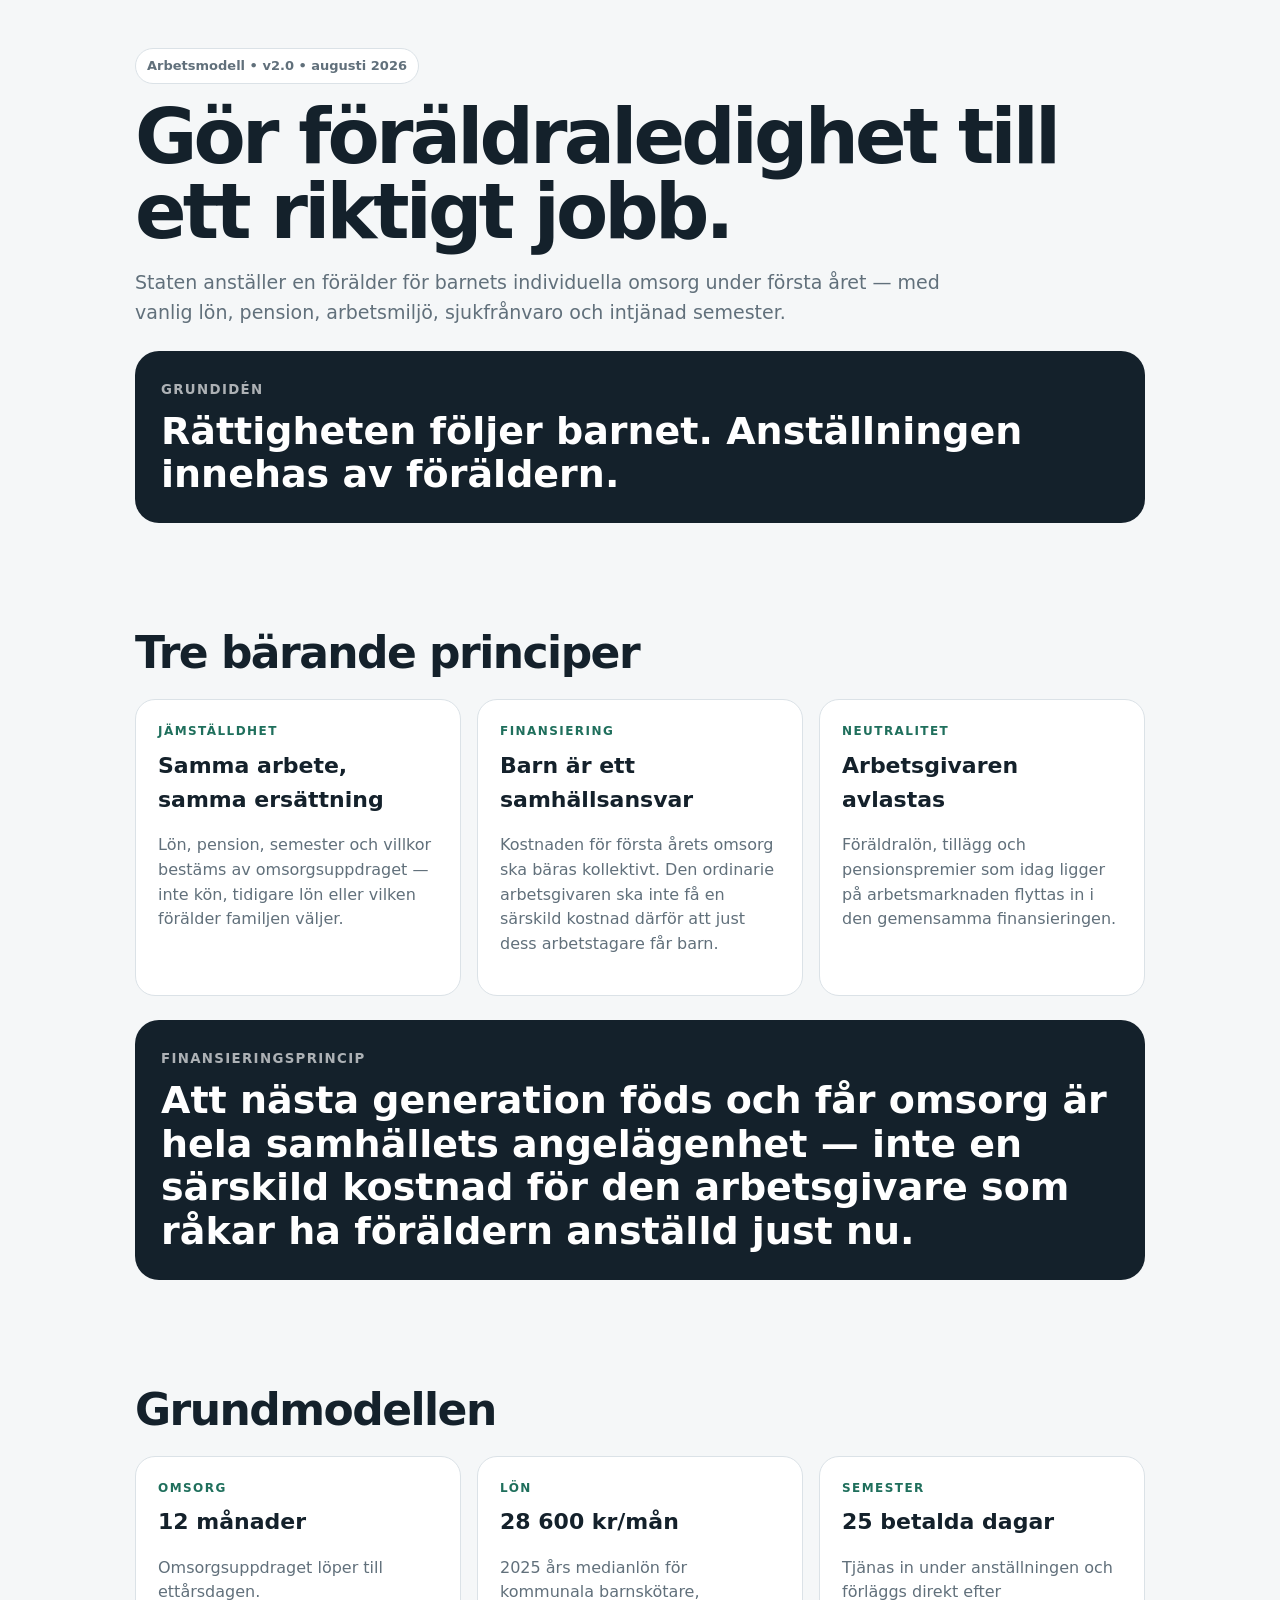
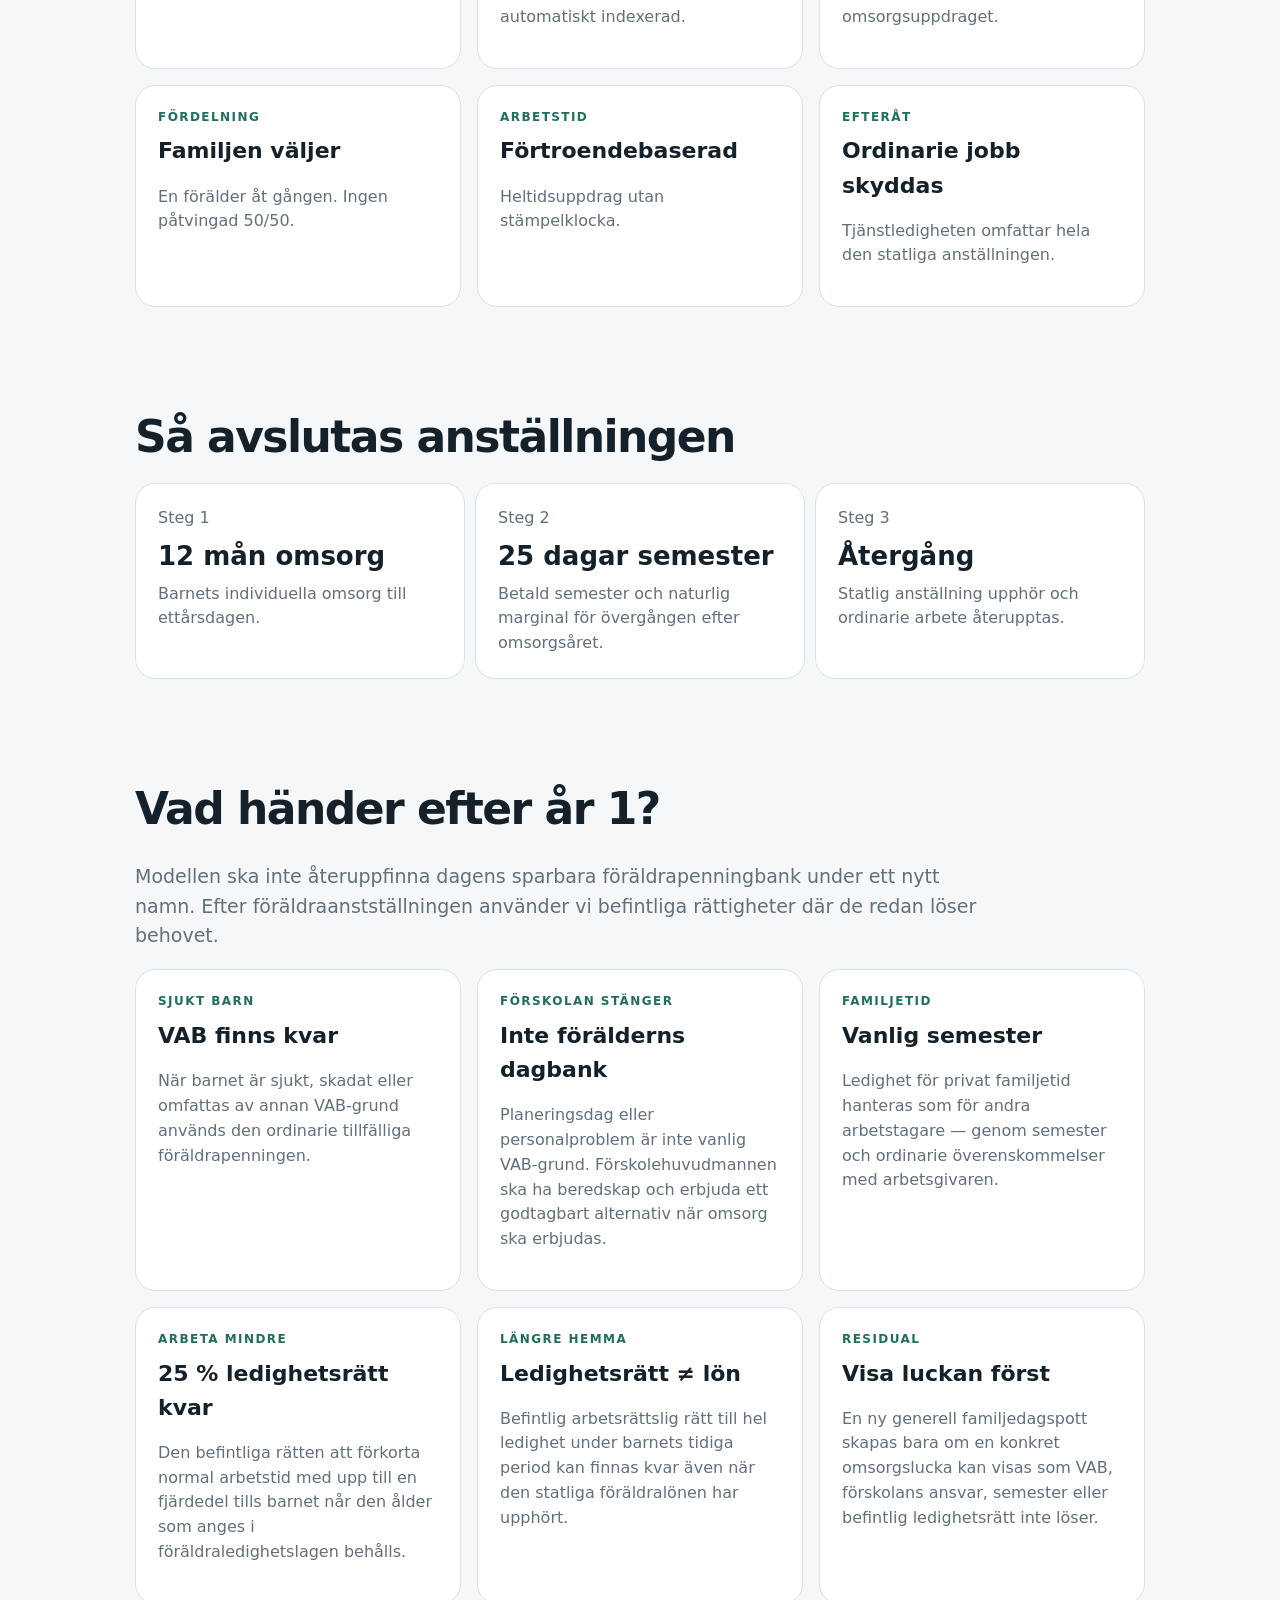
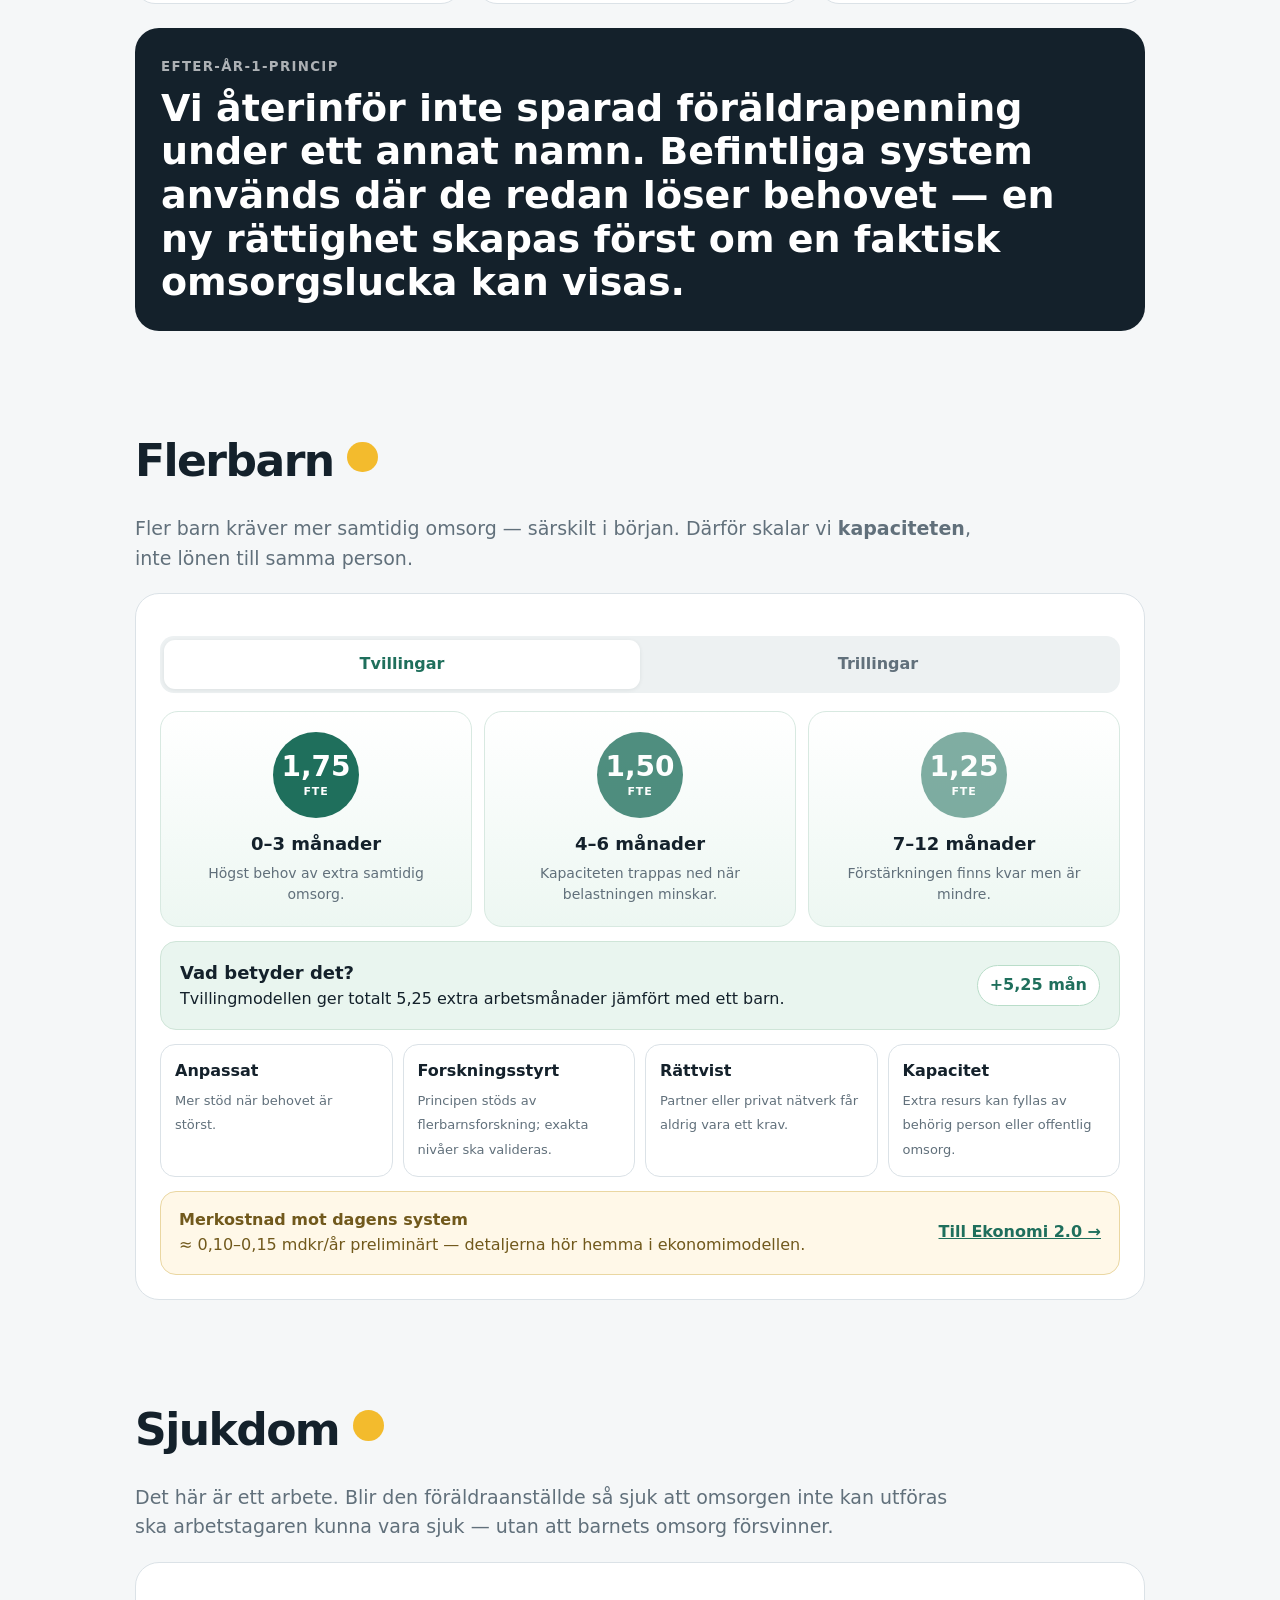
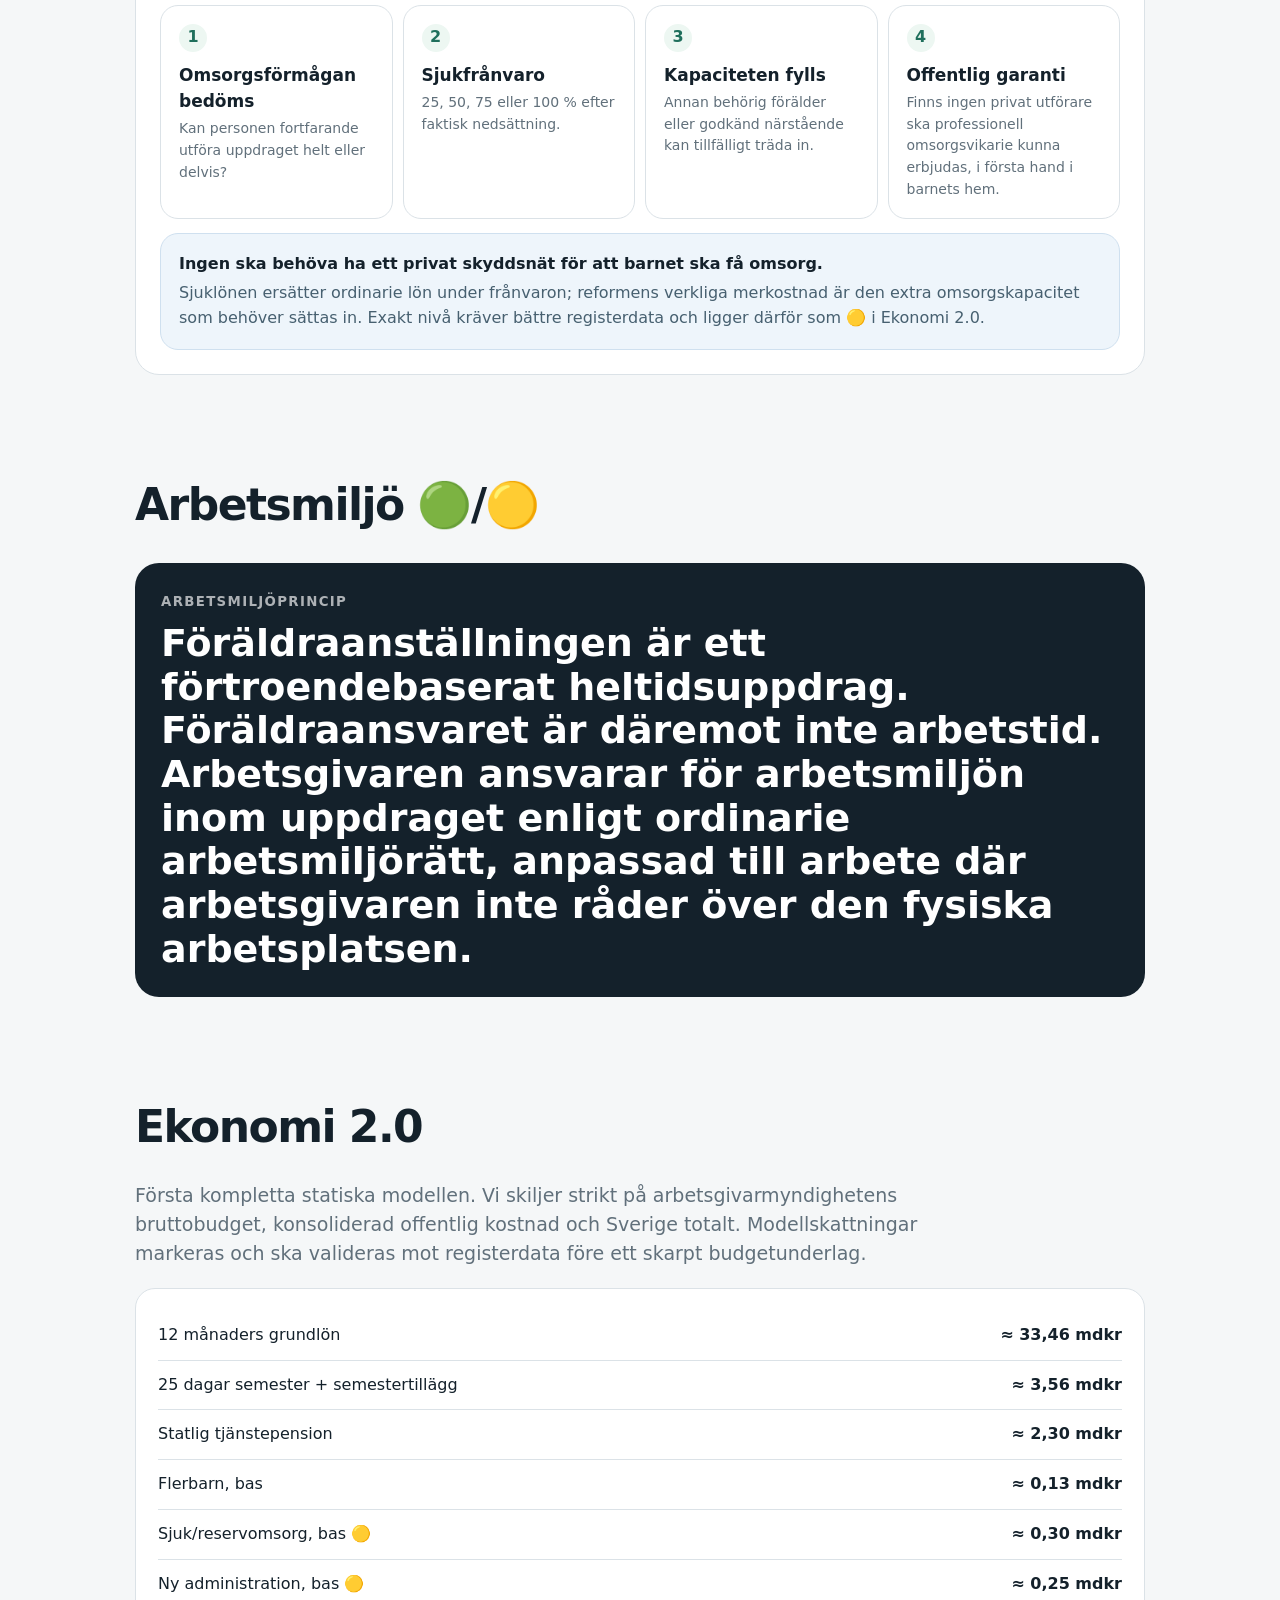
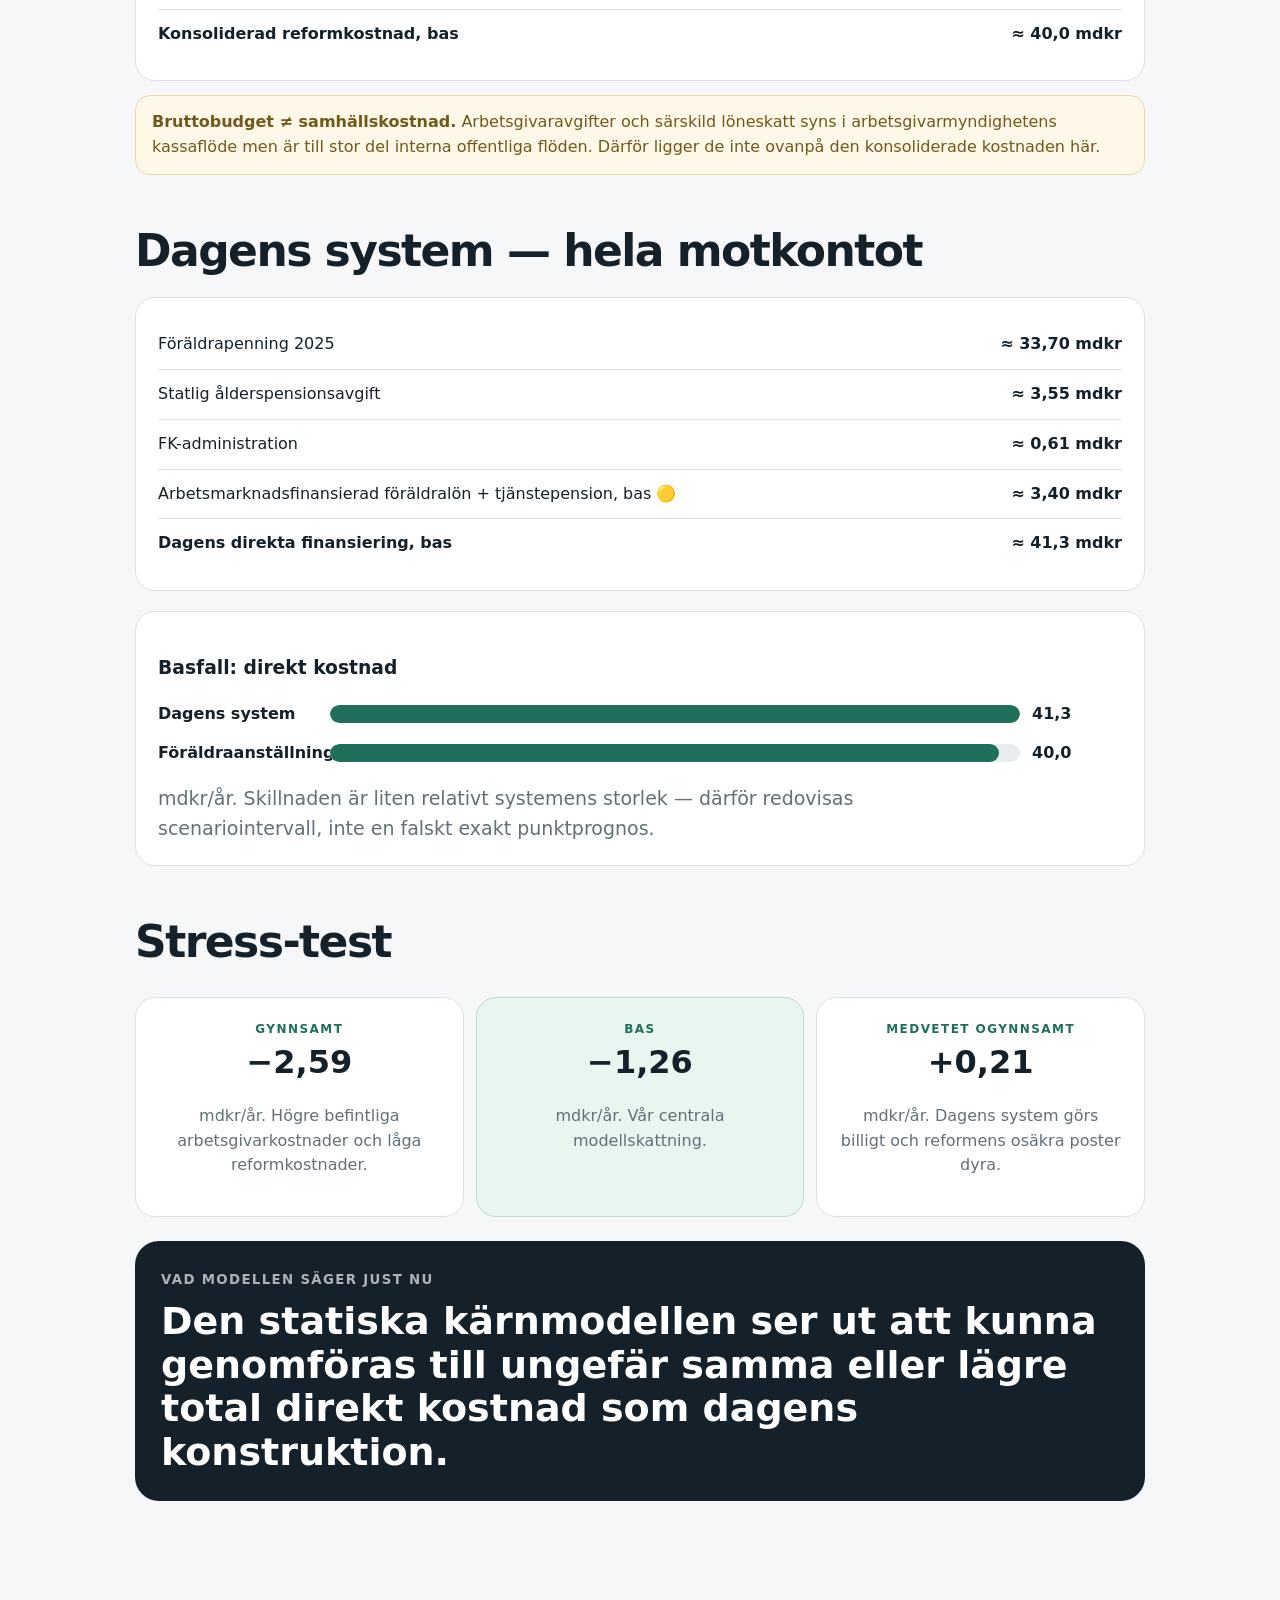
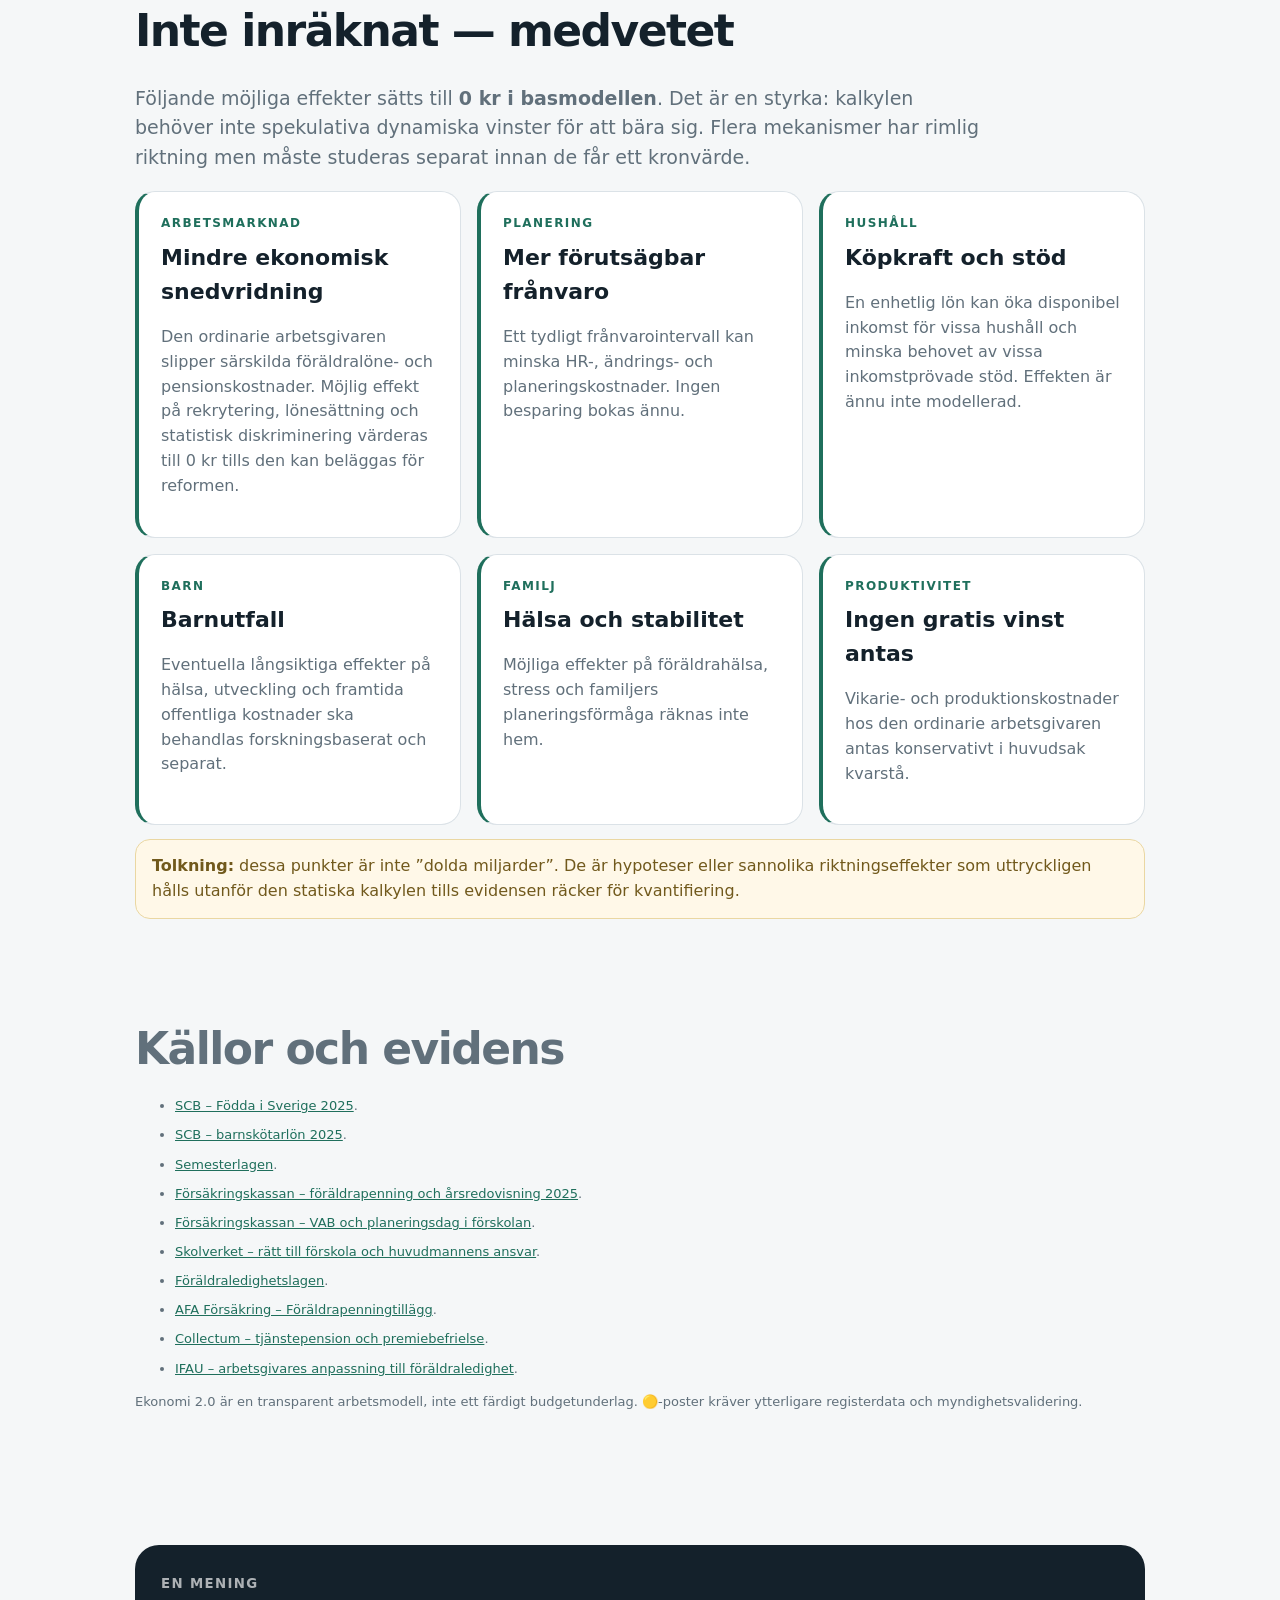
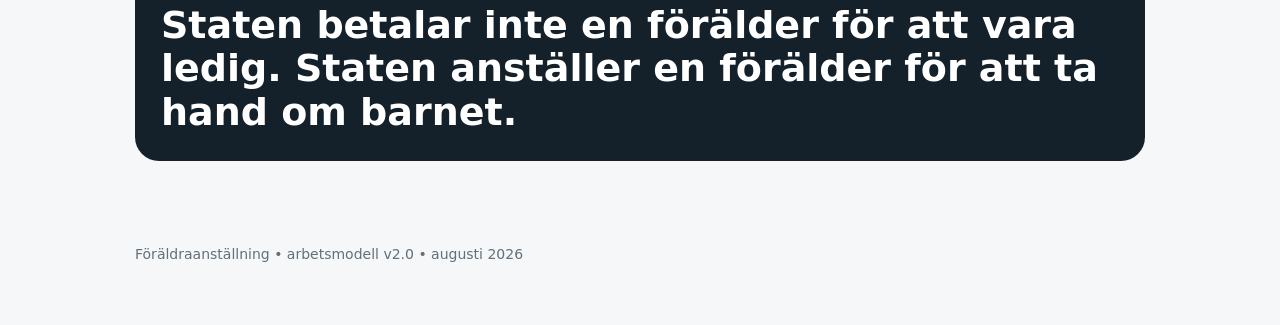
==== commit 3c3dbb82: "refactor: split static site into html css and js" ====
--- a/index.html
+++ b/index.html
@@ -1 +1 @@
-<!doctype html><html lang="sv"><head><meta charset="utf-8"><meta name="viewport" content="width=device-width,initial-scale=1"><title>Föräldraanställning – arbetsmodell v1.8</title><style>:root{--bg:#f5f7f8;--ink:#14212b;--muted:#61707b;--line:#dbe2e7;--accent:#1f6f5c;--accent-soft:#edf7f2;--good:#e9f5ef;--blue:#eef5fb;--blue-line:#cfe0ef;--warn:#fff8e8;--warnline:#ead7a2}*{box-sizing:border-box}body{margin:0;background:var(--bg);color:var(--ink);font:16px/1.55 system-ui,sans-serif}a{color:var(--accent)}.wrap{max-width:1050px;margin:auto;padding:0 20px}.hero,.section{padding:48px 0}.hero h1{font-size:clamp(42px,7vw,76px);line-height:.98;letter-spacing:-.05em;margin:16px 0}.eyebrow{display:inline-flex;padding:7px 11px;border:1px solid var(--line);border-radius:999px;background:#fff;font-size:13px;color:var(--muted);font-weight:700}.lead,.intro{font-size:19px;color:var(--muted);max-width:850px}.principle{margin-top:24px;background:var(--ink);color:#fff;border-radius:24px;padding:26px}.principle small{opacity:.65;text-transform:uppercase;letter-spacing:.1em;font-weight:800}.principle strong{display:block;margin-top:8px;font-size:clamp(23px,3.5vw,38px);line-height:1.15}.section h2{font-size:clamp(28px,4vw,44px);letter-spacing:-.035em;margin:0 0 12px}.grid{display:grid;gap:16px}.grid3{grid-template-columns:repeat(3,1fr)}.card,.phase,.cost,.viz{background:#fff;border:1px solid var(--line);border-radius:20px;padding:22px}.card .num{font-size:12px;font-weight:900;letter-spacing:.12em;color:var(--accent);text-transform:uppercase}.card h3{font-size:22px;margin:8px 0}.card p,.phase span{color:var(--muted)}.timeline{display:grid;grid-template-columns:repeat(3,1fr);gap:10px}.phase strong{display:block;font-size:26px;margin:5px 0}.costLine{display:grid;grid-template-columns:1fr auto;gap:16px;padding:12px 0;border-bottom:1px solid var(--line)}.costLine:last-child{border:0}.warning{background:var(--warn);border:1px solid var(--warnline);border-radius:15px;padding:14px 16px;color:#71591c;margin-top:14px}.scenario{display:grid;grid-template-columns:repeat(3,1fr);gap:12px;margin-top:20px}.scenario .card{text-align:center}.scenario strong{font-size:32px;display:block}.scenario .base{background:var(--good);border-color:#b9ddc9}.bars{display:grid;gap:14px;margin-top:20px}.barrow{display:grid;grid-template-columns:160px 1fr 90px;gap:12px;align-items:center}.track{height:18px;background:#e8edef;border-radius:99px;overflow:hidden}.fill{height:100%;background:var(--accent);border-radius:99px}.unpriced{margin-top:18px}.unpriced .card{border-left:4px solid var(--accent)}.sources{font-size:13px;color:var(--muted)}.sources li{margin-bottom:9px}.footer{padding:35px 0 60px;color:var(--muted);font-size:14px}.featureBox{background:#fff;border:1px solid var(--line);border-radius:24px;padding:24px;margin-top:20px}.switcher{display:grid;grid-template-columns:1fr 1fr;background:#edf1f2;border-radius:14px;padding:4px;margin:18px 0}.switcher button{border:0;background:transparent;color:var(--muted);padding:12px 14px;border-radius:11px;font:inherit;font-weight:850;cursor:pointer}.switcher button.active{background:#fff;color:var(--accent);box-shadow:0 1px 4px rgba(20,33,43,.08)}.careTimeline{display:grid;grid-template-columns:repeat(3,1fr);gap:12px;position:relative}.careStage{background:linear-gradient(180deg,#fff,var(--accent-soft));border:1px solid #d8e9e1;border-radius:18px;padding:20px;text-align:center}.careStage .bubble{width:86px;height:86px;border-radius:50%;display:grid;place-content:center;margin:0 auto 12px;background:var(--accent);color:#fff;font-size:28px;font-weight:900;line-height:1}.careStage:nth-child(2) .bubble{opacity:.78}.careStage:nth-child(3) .bubble{opacity:.56}.careStage .bubble small{display:block;font-size:11px;letter-spacing:.08em;margin-top:5px}.careStage b{display:block;font-size:18px}.careStage p{margin:5px 0 0;color:var(--muted);font-size:14px}.meaning{display:flex;align-items:center;justify-content:space-between;gap:20px;margin-top:14px;padding:17px 19px;border-radius:16px;background:var(--good);border:1px solid #cfe5d8}.meaning strong{font-size:18px}.meaning .pill{white-space:nowrap;background:#fff;border:1px solid #b9ddc9;color:var(--accent);font-weight:900;border-radius:99px;padding:7px 12px}.microGrid{display:grid;grid-template-columns:repeat(4,1fr);gap:10px;margin-top:14px}.micro{background:#fff;border:1px solid var(--line);border-radius:15px;padding:14px}.micro b{display:block;margin-bottom:4px}.micro span{font-size:13px;color:var(--muted)}.economyLink{display:flex;justify-content:space-between;align-items:center;gap:18px;margin-top:14px;padding:16px 18px;border:1px solid var(--warnline);background:var(--warn);border-radius:16px;color:#71591c}.economyLink a{font-weight:850;white-space:nowrap}.sickFlow{display:grid;grid-template-columns:repeat(4,1fr);gap:10px;margin-top:18px}.sickStep{background:#fff;border:1px solid var(--line);border-radius:18px;padding:18px}.sickStep .step{display:inline-grid;place-items:center;width:28px;height:28px;border-radius:50%;background:var(--accent-soft);color:var(--accent);font-weight:900;margin-bottom:10px}.sickStep b{display:block;font-size:17px}.sickStep span{display:block;color:var(--muted);font-size:14px;margin-top:4px}.sickPrinciple{margin-top:14px;background:var(--blue);border:1px solid var(--blue-line);border-radius:18px;padding:18px}.sickPrinciple b{display:block;margin-bottom:4px}.sickPrinciple span{color:#476070}.statusDot{display:inline-block;width:.7em;height:.7em;border-radius:50%;background:#f3bb2d;vertical-align:.08em}@media(max-width:800px){.grid3,.timeline,.scenario,.careTimeline,.microGrid,.sickFlow{grid-template-columns:1fr}.barrow{grid-template-columns:110px 1fr 70px}.meaning,.economyLink{align-items:flex-start;flex-direction:column}.careStage{text-align:left;display:grid;grid-template-columns:78px 1fr;column-gap:14px}.careStage .bubble{width:72px;height:72px;margin:0;grid-row:1/3}.careStage p{grid-column:2}}</style></head><body><main><section class="hero"><div class="wrap"><span class="eyebrow">Arbetsmodell • v1.8 • augusti 2026</span><h1>Gör föräldraledighet till ett riktigt jobb.</h1><p class="lead">Staten anställer en förälder för barnets individuella omsorg under första året — med vanlig lön, pension, arbetsmiljö, sjukfrånvaro och intjänad semester.</p><div class="principle"><small>Grundidén</small><strong>Rättigheten följer barnet. Anställningen innehas av föräldern.</strong></div></div></section><section class="section"><div class="wrap"><h2>Tre bärande principer</h2><div class="grid grid3"><div class="card"><div class="num">Jämställdhet</div><h3>Samma arbete, samma ersättning</h3><p>Lön, pension, semester och villkor bestäms av omsorgsuppdraget — inte kön, tidigare lön eller vilken förälder familjen väljer.</p></div><div class="card"><div class="num">Finansiering</div><h3>Barn är ett samhällsansvar</h3><p>Kostnaden för första årets omsorg ska bäras kollektivt. Den ordinarie arbetsgivaren ska inte få en särskild kostnad därför att just dess arbetstagare får barn.</p></div><div class="card"><div class="num">Neutralitet</div><h3>Arbetsgivaren avlastas</h3><p>Föräldralön, tillägg och pensionspremier som idag ligger på arbetsmarknaden flyttas in i den gemensamma finansieringen.</p></div></div><div class="principle"><small>Finansieringsprincip</small><strong>Att nästa generation föds och får omsorg är hela samhällets angelägenhet — inte en särskild kostnad för den arbetsgivare som råkar ha föräldern anställd just nu.</strong></div></div></section><section class="section"><div class="wrap"><h2>Grundmodellen</h2><div class="grid grid3"><div class="card"><div class="num">Omsorg</div><h3>12 månader</h3><p>Omsorgsuppdraget löper till ettårsdagen.</p></div><div class="card"><div class="num">Lön</div><h3>28 600 kr/mån</h3><p>2025 års medianlön för kommunala barnskötare, automatiskt indexerad.</p></div><div class="card"><div class="num">Semester</div><h3>25 betalda dagar</h3><p>Tjänas in under anställningen och förläggs direkt efter omsorgsuppdraget.</p></div><div class="card"><div class="num">Fördelning</div><h3>Familjen väljer</h3><p>En förälder åt gången. Ingen påtvingad 50/50.</p></div><div class="card"><div class="num">Arbetstid</div><h3>Förtroendebaserad</h3><p>Heltidsuppdrag utan stämpelklocka.</p></div><div class="card"><div class="num">Efteråt</div><h3>Ordinarie jobb skyddas</h3><p>Tjänstledigheten omfattar hela den statliga anställningen.</p></div></div></div></section><section class="section"><div class="wrap"><h2>Så avslutas anställningen</h2><div class="timeline"><div class="phase"><span>Steg 1</span><strong>12 mån omsorg</strong><span>Barnets individuella omsorg till ettårsdagen.</span></div><div class="phase"><span>Steg 2</span><strong>25 dagar semester</strong><span>Betald semester och naturlig marginal för övergången efter omsorgsåret.</span></div><div class="phase"><span>Steg 3</span><strong>Återgång</strong><span>Statlig anställning upphör och ordinarie arbete återupptas.</span></div></div></div></section><section class="section"><div class="wrap"><h2>Vad händer efter år 1?</h2><p class="intro">Modellen ska inte återuppfinna dagens sparbara föräldrapenningbank under ett nytt namn. Efter föräldraanställningen använder vi befintliga rättigheter där de redan löser behovet.</p><div class="grid grid3"><div class="card"><div class="num">Sjukt barn</div><h3>VAB finns kvar</h3><p>När barnet är sjukt, skadat eller omfattas av annan VAB-grund används den ordinarie tillfälliga föräldrapenningen.</p></div><div class="card"><div class="num">Förskolan stänger</div><h3>Inte förälderns dagbank</h3><p>Planeringsdag eller personalproblem är inte vanlig VAB-grund. Förskolehuvudmannen ska ha beredskap och erbjuda ett godtagbart alternativ när omsorg ska erbjudas.</p></div><div class="card"><div class="num">Familjetid</div><h3>Vanlig semester</h3><p>Ledighet för privat familjetid hanteras som för andra arbetstagare — genom semester och ordinarie överenskommelser med arbetsgivaren.</p></div><div class="card"><div class="num">Arbeta mindre</div><h3>25 % ledighetsrätt kvar</h3><p>Den befintliga rätten att förkorta normal arbetstid med upp till en fjärdedel tills barnet når den ålder som anges i föräldraledighetslagen behålls.</p></div><div class="card"><div class="num">Längre hemma</div><h3>Ledighetsrätt ≠ lön</h3><p>Befintlig arbetsrättslig rätt till hel ledighet under barnets tidiga period kan finnas kvar även när den statliga föräldralönen har upphört.</p></div><div class="card"><div class="num">Residual</div><h3>Visa luckan först</h3><p>En ny generell familjedagspott skapas bara om en konkret omsorgslucka kan visas som VAB, förskolans ansvar, semester eller befintlig ledighetsrätt inte löser.</p></div></div><div class="principle"><small>Efter-år-1-princip</small><strong>Vi återinför inte sparad föräldrapenning under ett annat namn. Befintliga system används där de redan löser behovet — en ny rättighet skapas först om en faktisk omsorgslucka kan visas.</strong></div></div></section><section class="section"><div class="wrap"><h2>Flerbarn <span class="statusDot" aria-label="preliminär modell"></span></h2><p class="intro">Fler barn kräver mer samtidig omsorg — särskilt i början. Därför skalar vi <b>kapaciteten</b>, inte lönen till samma person.</p><div class="featureBox"><div class="switcher" role="tablist" aria-label="Välj flerbarnssituation"><button class="active" data-multi="twins" role="tab" aria-selected="true">Tvillingar</button><button data-multi="triplets" role="tab" aria-selected="false">Trillingar</button></div><div class="careTimeline"><div class="careStage"><div class="bubble"><span id="care1">1,75</span><small>FTE</small></div><div><b>0–3 månader</b><p id="careDesc1">Högst behov av extra samtidig omsorg.</p></div></div><div class="careStage"><div class="bubble"><span id="care2">1,50</span><small>FTE</small></div><div><b>4–6 månader</b><p id="careDesc2">Kapaciteten trappas ned när belastningen minskar.</p></div></div><div class="careStage"><div class="bubble"><span id="care3">1,25</span><small>FTE</small></div><div><b>7–12 månader</b><p id="careDesc3">Förstärkningen finns kvar men är mindre.</p></div></div></div><div class="meaning"><div><strong>Vad betyder det?</strong><div id="careMeaning">Tvillingmodellen ger totalt 5,25 extra arbetsmånader jämfört med ett barn.</div></div><div class="pill" id="carePill">+5,25 mån</div></div><div class="microGrid"><div class="micro"><b>Anpassat</b><span>Mer stöd när behovet är störst.</span></div><div class="micro"><b>Forskningsstyrt</b><span>Principen stöds av flerbarnsforskning; exakta nivåer ska valideras.</span></div><div class="micro"><b>Rättvist</b><span>Partner eller privat nätverk får aldrig vara ett krav.</span></div><div class="micro"><b>Kapacitet</b><span>Extra resurs kan fyllas av behörig person eller offentlig omsorg.</span></div></div><div class="economyLink"><div><b>Merkostnad mot dagens system</b><br>≈ 0,10–0,15 mdkr/år preliminärt — detaljerna hör hemma i ekonomimodellen.</div><a href="#ekonomi">Till Ekonomi 2.0 →</a></div></div></div></section><section class="section"><div class="wrap"><h2>Sjukdom <span class="statusDot" aria-label="preliminär modell"></span></h2><p class="intro">Det här är ett arbete. Blir den föräldraanställde så sjuk att omsorgen inte kan utföras ska arbetstagaren kunna vara sjuk — utan att barnets omsorg försvinner.</p><div class="featureBox"><div class="sickFlow"><div class="sickStep"><div class="step">1</div><b>Omsorgsförmågan bedöms</b><span>Kan personen fortfarande utföra uppdraget helt eller delvis?</span></div><div class="sickStep"><div class="step">2</div><b>Sjukfrånvaro</b><span>25, 50, 75 eller 100 % efter faktisk nedsättning.</span></div><div class="sickStep"><div class="step">3</div><b>Kapaciteten fylls</b><span>Annan behörig förälder eller godkänd närstående kan tillfälligt träda in.</span></div><div class="sickStep"><div class="step">4</div><b>Offentlig garanti</b><span>Finns ingen privat utförare ska professionell omsorgsvikarie kunna erbjudas, i första hand i barnets hem.</span></div></div><div class="sickPrinciple"><b>Ingen ska behöva ha ett privat skyddsnät för att barnet ska få omsorg.</b><span>Sjuklönen ersätter ordinarie lön under frånvaron; reformens verkliga merkostnad är den extra omsorgskapacitet som behöver sättas in. Exakt nivå kräver bättre registerdata och ligger därför som 🟡 i Ekonomi 2.0.</span></div></div></div></section><section class="section"><div class="wrap"><h2>Arbetsmiljö 🟢/🟡</h2><div class="principle"><small>Arbetsmiljöprincip</small><strong>Föräldraanställningen är ett förtroendebaserat heltidsuppdrag. Föräldraansvaret är däremot inte arbetstid. Arbetsgivaren ansvarar för arbetsmiljön inom uppdraget enligt ordinarie arbetsmiljörätt, anpassad till arbete där arbetsgivaren inte råder över den fysiska arbetsplatsen.</strong></div></div></section><section class="section" id="ekonomi"><div class="wrap"><h2>Ekonomi 2.0</h2><p class="intro">Första kompletta statiska modellen. Vi skiljer strikt på arbetsgivarmyndighetens bruttobudget, konsoliderad offentlig kostnad och Sverige totalt. Modellskattningar markeras och ska valideras mot registerdata före ett skarpt budgetunderlag.</p><div class="cost"><div class="costLine"><span>12 månaders grundlön</span><strong>≈ 33,46 mdkr</strong></div><div class="costLine"><span>25 dagar semester + semestertillägg</span><strong>≈ 3,56 mdkr</strong></div><div class="costLine"><span>Statlig tjänstepension</span><strong>≈ 2,30 mdkr</strong></div><div class="costLine"><span>Flerbarn, bas</span><strong>≈ 0,13 mdkr</strong></div><div class="costLine"><span>Sjuk/reservomsorg, bas 🟡</span><strong>≈ 0,30 mdkr</strong></div><div class="costLine"><span>Ny administration, bas 🟡</span><strong>≈ 0,25 mdkr</strong></div><div class="costLine"><span><b>Konsoliderad reformkostnad, bas</b></span><strong>≈ 40,0 mdkr</strong></div></div><div class="warning"><b>Bruttobudget ≠ samhällskostnad.</b> Arbetsgivaravgifter och särskild löneskatt syns i arbetsgivarmyndighetens kassaflöde men är till stor del interna offentliga flöden. Därför ligger de inte ovanpå den konsoliderade kostnaden här.</div><h2 style="margin-top:42px">Dagens system — hela motkontot</h2><div class="cost"><div class="costLine"><span>Föräldrapenning 2025</span><strong>≈ 33,70 mdkr</strong></div><div class="costLine"><span>Statlig ålderspensionsavgift</span><strong>≈ 3,55 mdkr</strong></div><div class="costLine"><span>FK-administration</span><strong>≈ 0,61 mdkr</strong></div><div class="costLine"><span>Arbetsmarknadsfinansierad föräldralön + tjänstepension, bas 🟡</span><strong>≈ 3,40 mdkr</strong></div><div class="costLine"><span><b>Dagens direkta finansiering, bas</b></span><strong>≈ 41,3 mdkr</strong></div></div><div class="viz" style="margin-top:20px"><h3>Basfall: direkt kostnad</h3><div class="bars"><div class="barrow"><b>Dagens system</b><div class="track"><div class="fill" style="width:100%"></div></div><strong>41,3</strong></div><div class="barrow"><b>Föräldraanställning</b><div class="track"><div class="fill" style="width:96.9%"></div></div><strong>40,0</strong></div></div><p class="intro" style="margin-bottom:0">mdkr/år. Skillnaden är liten relativt systemens storlek — därför redovisas scenariointervall, inte en falskt exakt punktprognos.</p></div><h2 style="margin-top:42px">Stress-test</h2><div class="scenario"><div class="card"><div class="num">Gynnsamt</div><strong>−2,59</strong><p>mdkr/år. Högre befintliga arbetsgivarkostnader och låga reformkostnader.</p></div><div class="card base"><div class="num">Bas</div><strong>−1,26</strong><p>mdkr/år. Vår centrala modellskattning.</p></div><div class="card"><div class="num">Medvetet ogynnsamt</div><strong>+0,21</strong><p>mdkr/år. Dagens system görs billigt och reformens osäkra poster dyra.</p></div></div><div class="principle"><small>Vad modellen säger just nu</small><strong>Den statiska kärnmodellen ser ut att kunna genomföras till ungefär samma eller lägre total direkt kostnad som dagens konstruktion.</strong></div></div></section><section class="section"><div class="wrap"><h2>Inte inräknat — medvetet</h2><p class="intro">Följande möjliga effekter sätts till <b>0 kr i basmodellen</b>. Det är en styrka: kalkylen behöver inte spekulativa dynamiska vinster för att bära sig. Flera mekanismer har rimlig riktning men måste studeras separat innan de får ett kronvärde.</p><div class="grid grid3 unpriced"><div class="card"><div class="num">Arbetsmarknad</div><h3>Mindre ekonomisk snedvridning</h3><p>Den ordinarie arbetsgivaren slipper särskilda föräldralöne- och pensionskostnader. Möjlig effekt på rekrytering, lönesättning och statistisk diskriminering värderas till 0 kr tills den kan beläggas för reformen.</p></div><div class="card"><div class="num">Planering</div><h3>Mer förutsägbar frånvaro</h3><p>Ett tydligt frånvarointervall kan minska HR-, ändrings- och planeringskostnader. Ingen besparing bokas ännu.</p></div><div class="card"><div class="num">Hushåll</div><h3>Köpkraft och stöd</h3><p>En enhetlig lön kan öka disponibel inkomst för vissa hushåll och minska behovet av vissa inkomstprövade stöd. Effekten är ännu inte modellerad.</p></div><div class="card"><div class="num">Barn</div><h3>Barnutfall</h3><p>Eventuella långsiktiga effekter på hälsa, utveckling och framtida offentliga kostnader ska behandlas forskningsbaserat och separat.</p></div><div class="card"><div class="num">Familj</div><h3>Hälsa och stabilitet</h3><p>Möjliga effekter på föräldrahälsa, stress och familjers planeringsförmåga räknas inte hem.</p></div><div class="card"><div class="num">Produktivitet</div><h3>Ingen gratis vinst antas</h3><p>Vikarie- och produktionskostnader hos den ordinarie arbetsgivaren antas konservativt i huvudsak kvarstå.</p></div></div><div class="warning"><b>Tolkning:</b> dessa punkter är inte ”dolda miljarder”. De är hypoteser eller sannolika riktningseffekter som uttryckligen hålls utanför den statiska kalkylen tills evidensen räcker för kvantifiering.</div></div></section><section class="section"><div class="wrap sources"><h2>Källor och evidens</h2><ul><li><a href="https://www.scb.se/hitta-statistik/sverige-i-siffror/manniskorna-i-sverige/fodda-i-sverige/">SCB – Födda i Sverige 2025</a>.</li><li><a href="https://www.scb.se/hitta-statistik/statistik-efter-amne/arbetsmarknad/loner-och-arbetskostnader/lonestrukturstatistik-kommuner/pong/tabell-och-diagram/genomsnittlig-manadslon-efter-yrke/">SCB – barnskötarlön 2025</a>.</li><li><a href="https://www.riksdagen.se/sv/dokument-och-lagar/dokument/svensk-forfattningssamling/semesterlag-1977480_sfs-1977-480/">Semesterlagen</a>.</li><li><a href="https://www.forsakringskassan.se/">Försäkringskassan – föräldrapenning och årsredovisning 2025</a>.</li><li><a href="https://www.forsakringskassan.se/privatperson/foralder/vabba-eller-foraldraledig---det-har-galler-nar-forskolan-har-planeringsdag">Försäkringskassan – VAB och planeringsdag i förskolan</a>.</li><li><a href="https://www.skolverket.se/styrning-och-ansvar/regler-och-ansvar/ansvar-i-skolfragor/ratt-till-forskola">Skolverket – rätt till förskola och huvudmannens ansvar</a>.</li><li><a href="https://www.riksdagen.se/sv/dokument-och-lagar/dokument/svensk-forfattningssamling/foraldraledighetslag-1995584_sfs-1995-584/">Föräldraledighetslagen</a>.</li><li><a href="https://www.afaforsakring.se/forsakring/foraldrapenningtillagg">AFA Försäkring – Föräldrapenningtillägg</a>.</li><li><a href="https://collectum.se/">Collectum – tjänstepension och premiebefrielse</a>.</li><li><a href="https://www.ifau.se/Forskning/Publikationer/Rapporter/2020/overtid-eller-nyanstallda-foretagens-strategier-och-kostnader-for-att-hantera-personalfranvaro-vid-foraldraledighet/">IFAU – arbetsgivares anpassning till föräldraledighet</a>.</li></ul><p>Ekonomi 2.0 är en transparent arbetsmodell, inte ett färdigt budgetunderlag. 🟡-poster kräver ytterligare registerdata och myndighetsvalidering.</p></div></section><section class="section"><div class="wrap"><div class="principle"><small>En mening</small><strong>Staten betalar inte en förälder för att vara ledig. Staten anställer en förälder för att ta hand om barnet.</strong></div></div></section></main><footer class="footer"><div class="wrap">Föräldraanställning • arbetsmodell v1.8 • augusti 2026</div></footer><script>(()=>{const models={twins:{v:['1,75','1,50','1,25'],d:['Högst behov av extra samtidig omsorg.','Kapaciteten trappas ned när belastningen minskar.','Förstärkningen finns kvar men är mindre.'],meaning:'Tvillingmodellen ger totalt 5,25 extra arbetsmånader jämfört med ett barn.',pill:'+5,25 mån'},triplets:{v:['2,50','2,00','1,50'],d:['Mycket hög samtidig omsorgsbelastning i början.','Två hela omsorgstjänster i denna fas.','Förstärkningen trappas ned men kvarstår året ut.'],meaning:'Trillingmodellen ger totalt 10,5 extra arbetsmånader jämfört med ett barn.',pill:'+10,5 mån'}};document.querySelectorAll('[data-multi]').forEach(btn=>btn.addEventListener('click',()=>{document.querySelectorAll('[data-multi]').forEach(b=>{b.classList.toggle('active',b===btn);b.setAttribute('aria-selected',b===btn?'true':'false')});const m=models[btn.dataset.multi];for(let i=1;i<=3;i++){document.getElementById('care'+i).textContent=m.v[i-1];document.getElementById('careDesc'+i).textContent=m.d[i-1]}document.getElementById('careMeaning').textContent=m.meaning;document.getElementById('carePill').textContent=m.pill}))})();</script></body></html>+<!doctype html><html lang="sv"><head><meta charset="utf-8"><meta name="viewport" content="width=device-width,initial-scale=1"><title>Föräldraanställning – arbetsmodell v2.0</title><link rel="stylesheet" href="styles.css"></head><body><main><section class="hero"><div class="wrap"><span class="eyebrow">Arbetsmodell • v2.0 • augusti 2026</span><h1>Gör föräldraledighet till ett riktigt jobb.</h1><p class="lead">Staten anställer en förälder för barnets individuella omsorg under första året — med vanlig lön, pension, arbetsmiljö, sjukfrånvaro och intjänad semester.</p><div class="principle"><small>Grundidén</small><strong>Rättigheten följer barnet. Anställningen innehas av föräldern.</strong></div></div></section><section class="section"><div class="wrap"><h2>Tre bärande principer</h2><div class="grid grid3"><div class="card"><div class="num">Jämställdhet</div><h3>Samma arbete, samma ersättning</h3><p>Lön, pension, semester och villkor bestäms av omsorgsuppdraget — inte kön, tidigare lön eller vilken förälder familjen väljer.</p></div><div class="card"><div class="num">Finansiering</div><h3>Barn är ett samhällsansvar</h3><p>Kostnaden för första årets omsorg ska bäras kollektivt. Den ordinarie arbetsgivaren ska inte få en särskild kostnad därför att just dess arbetstagare får barn.</p></div><div class="card"><div class="num">Neutralitet</div><h3>Arbetsgivaren avlastas</h3><p>Föräldralön, tillägg och pensionspremier som idag ligger på arbetsmarknaden flyttas in i den gemensamma finansieringen.</p></div></div><div class="principle"><small>Finansieringsprincip</small><strong>Att nästa generation föds och får omsorg är hela samhällets angelägenhet — inte en särskild kostnad för den arbetsgivare som råkar ha föräldern anställd just nu.</strong></div></div></section><section class="section"><div class="wrap"><h2>Grundmodellen</h2><div class="grid grid3"><div class="card"><div class="num">Omsorg</div><h3>12 månader</h3><p>Omsorgsuppdraget löper till ettårsdagen.</p></div><div class="card"><div class="num">Lön</div><h3>28 600 kr/mån</h3><p>2025 års medianlön för kommunala barnskötare, automatiskt indexerad.</p></div><div class="card"><div class="num">Semester</div><h3>25 betalda dagar</h3><p>Tjänas in under anställningen och förläggs direkt efter omsorgsuppdraget.</p></div><div class="card"><div class="num">Fördelning</div><h3>Familjen väljer</h3><p>En förälder åt gången. Ingen påtvingad 50/50.</p></div><div class="card"><div class="num">Arbetstid</div><h3>Förtroendebaserad</h3><p>Heltidsuppdrag utan stämpelklocka.</p></div><div class="card"><div class="num">Efteråt</div><h3>Ordinarie jobb skyddas</h3><p>Tjänstledigheten omfattar hela den statliga anställningen.</p></div></div></div></section><section class="section"><div class="wrap"><h2>Så avslutas anställningen</h2><div class="timeline"><div class="phase"><span>Steg 1</span><strong>12 mån omsorg</strong><span>Barnets individuella omsorg till ettårsdagen.</span></div><div class="phase"><span>Steg 2</span><strong>25 dagar semester</strong><span>Betald semester och naturlig marginal för övergången efter omsorgsåret.</span></div><div class="phase"><span>Steg 3</span><strong>Återgång</strong><span>Statlig anställning upphör och ordinarie arbete återupptas.</span></div></div></div></section><section class="section"><div class="wrap"><h2>Vad händer efter år 1?</h2><p class="intro">Modellen ska inte återuppfinna dagens sparbara föräldrapenningbank under ett nytt namn. Efter föräldraanstställningen använder vi befintliga rättigheter där de redan löser behovet.</p><div class="grid grid3"><div class="card"><div class="num">Sjukt barn</div><h3>VAB finns kvar</h3><p>När barnet är sjukt, skadat eller omfattas av annan VAB-grund används den ordinarie tillfälliga föräldrapenningen.</p></div><div class="card"><div class="num">Förskolan stänger</div><h3>Inte förälderns dagbank</h3><p>Planeringsdag eller personalproblem är inte vanlig VAB-grund. Förskolehuvudmannen ska ha beredskap och erbjuda ett godtagbart alternativ när omsorg ska erbjudas.</p></div><div class="card"><div class="num">Familjetid</div><h3>Vanlig semester</h3><p>Ledighet för privat familjetid hanteras som för andra arbetstagare — genom semester och ordinarie överenskommelser med arbetsgivaren.</p></div><div class="card"><div class="num">Arbeta mindre</div><h3>25 % ledighetsrätt kvar</h3><p>Den befintliga rätten att förkorta normal arbetstid med upp till en fjärdedel tills barnet når den ålder som anges i föräldraledighetslagen behålls.</p></div><div class="card"><div class="num">Längre hemma</div><h3>Ledighetsrätt ≠ lön</h3><p>Befintlig arbetsrättslig rätt till hel ledighet under barnets tidiga period kan finnas kvar även när den statliga föräldralönen har upphört.</p></div><div class="card"><div class="num">Residual</div><h3>Visa luckan först</h3><p>En ny generell familjedagspott skapas bara om en konkret omsorgslucka kan visas som VAB, förskolans ansvar, semester eller befintlig ledighetsrätt inte löser.</p></div></div><div class="principle"><small>Efter-år-1-princip</small><strong>Vi återinför inte sparad föräldrapenning under ett annat namn. Befintliga system används där de redan löser behovet — en ny rättighet skapas först om en faktisk omsorgslucka kan visas.</strong></div></div></section><section class="section"><div class="wrap"><h2>Flerbarn <span class="statusDot" aria-label="preliminär modell"></span></h2><p class="intro">Fler barn kräver mer samtidig omsorg — särskilt i början. Därför skalar vi <b>kapaciteten</b>, inte lönen till samma person.</p><div class="featureBox"><div class="switcher" role="tablist" aria-label="Välj flerbarnssituation"><button class="active" data-multi="twins" role="tab" aria-selected="true">Tvillingar</button><button data-multi="triplets" role="tab" aria-selected="false">Trillingar</button></div><div class="careTimeline"><div class="careStage"><div class="bubble"><span id="care1">1,75</span><small>FTE</small></div><div><b>0–3 månader</b><p id="careDesc1">Högst behov av extra samtidig omsorg.</p></div></div><div class="careStage"><div class="bubble"><span id="care2">1,50</span><small>FTE</small></div><div><b>4–6 månader</b><p id="careDesc2">Kapaciteten trappas ned när belastningen minskar.</p></div></div><div class="careStage"><div class="bubble"><span id="care3">1,25</span><small>FTE</small></div><div><b>7–12 månader</b><p id="careDesc3">Förstärkningen finns kvar men är mindre.</p></div></div></div><div class="meaning"><div><strong>Vad betyder det?</strong><div id="careMeaning">Tvillingmodellen ger totalt 5,25 extra arbetsmånader jämfört med ett barn.</div></div><div class="pill" id="carePill">+5,25 mån</div></div><div class="microGrid"><div class="micro"><b>Anpassat</b><span>Mer stöd när behovet är störst.</span></div><div class="micro"><b>Forskningsstyrt</b><span>Principen stöds av flerbarnsforskning; exakta nivåer ska valideras.</span></div><div class="micro"><b>Rättvist</b><span>Partner eller privat nätverk får aldrig vara ett krav.</span></div><div class="micro"><b>Kapacitet</b><span>Extra resurs kan fyllas av behörig person eller offentlig omsorg.</span></div></div><div class="economyLink"><div><b>Merkostnad mot dagens system</b><br>≈ 0,10–0,15 mdkr/år preliminärt — detaljerna hör hemma i ekonomimodellen.</div><a href="#ekonomi">Till Ekonomi 2.0 →</a></div></div></div></section><section class="section"><div class="wrap"><h2>Sjukdom <span class="statusDot" aria-label="preliminär modell"></span></h2><p class="intro">Det här är ett arbete. Blir den föräldraanställde så sjuk att omsorgen inte kan utföras ska arbetstagaren kunna vara sjuk — utan att barnets omsorg försvinner.</p><div class="featureBox"><div class="sickFlow"><div class="sickStep"><div class="step">1</div><b>Omsorgsförmågan bedöms</b><span>Kan personen fortfarande utföra uppdraget helt eller delvis?</span></div><div class="sickStep"><div class="step">2</div><b>Sjukfrånvaro</b><span>25, 50, 75 eller 100 % efter faktisk nedsättning.</span></div><div class="sickStep"><div class="step">3</div><b>Kapaciteten fylls</b><span>Annan behörig förälder eller godkänd närstående kan tillfälligt träda in.</span></div><div class="sickStep"><div class="step">4</div><b>Offentlig garanti</b><span>Finns ingen privat utförare ska professionell omsorgsvikarie kunna erbjudas, i första hand i barnets hem.</span></div></div><div class="sickPrinciple"><b>Ingen ska behöva ha ett privat skyddsnät för att barnet ska få omsorg.</b><span>Sjuklönen ersätter ordinarie lön under frånvaron; reformens verkliga merkostnad är den extra omsorgskapacitet som behöver sättas in. Exakt nivå kräver bättre registerdata och ligger därför som 🟡 i Ekonomi 2.0.</span></div></div></div></section><section class="section"><div class="wrap"><h2>Arbetsmiljö 🟢/🟡</h2><div class="principle"><small>Arbetsmiljöprincip</small><strong>Föräldraanställningen är ett förtroendebaserat heltidsuppdrag. Föräldraansvaret är däremot inte arbetstid. Arbetsgivaren ansvarar för arbetsmiljön inom uppdraget enligt ordinarie arbetsmiljörätt, anpassad till arbete där arbetsgivaren inte råder över den fysiska arbetsplatsen.</strong></div></div></section><section class="section" id="ekonomi"><div class="wrap"><h2>Ekonomi 2.0</h2><p class="intro">Första kompletta statiska modellen. Vi skiljer strikt på arbetsgivarmyndighetens bruttobudget, konsoliderad offentlig kostnad och Sverige totalt. Modellskattningar markeras och ska valideras mot registerdata före ett skarpt budgetunderlag.</p><div class="cost"><div class="costLine"><span>12 månaders grundlön</span><strong>≈ 33,46 mdkr</strong></div><div class="costLine"><span>25 dagar semester + semestertillägg</span><strong>≈ 3,56 mdkr</strong></div><div class="costLine"><span>Statlig tjänstepension</span><strong>≈ 2,30 mdkr</strong></div><div class="costLine"><span>Flerbarn, bas</span><strong>≈ 0,13 mdkr</strong></div><div class="costLine"><span>Sjuk/reservomsorg, bas 🟡</span><strong>≈ 0,30 mdkr</strong></div><div class="costLine"><span>Ny administration, bas 🟡</span><strong>≈ 0,25 mdkr</strong></div><div class="costLine"><span><b>Konsoliderad reformkostnad, bas</b></span><strong>≈ 40,0 mdkr</strong></div></div><div class="warning"><b>Bruttobudget ≠ samhällskostnad.</b> Arbetsgivaravgifter och särskild löneskatt syns i arbetsgivarmyndighetens kassaflöde men är till stor del interna offentliga flöden. Därför ligger de inte ovanpå den konsoliderade kostnaden här.</div><h2 style="margin-top:42px">Dagens system — hela motkontot</h2><div class="cost"><div class="costLine"><span>Föräldrapenning 2025</span><strong>≈ 33,70 mdkr</strong></div><div class="costLine"><span>Statlig ålderspensionsavgift</span><strong>≈ 3,55 mdkr</strong></div><div class="costLine"><span>FK-administration</span><strong>≈ 0,61 mdkr</strong></div><div class="costLine"><span>Arbetsmarknadsfinansierad föräldralön + tjänstepension, bas 🟡</span><strong>≈ 3,40 mdkr</strong></div><div class="costLine"><span><b>Dagens direkta finansiering, bas</b></span><strong>≈ 41,3 mdkr</strong></div></div><div class="viz" style="margin-top:20px"><h3>Basfall: direkt kostnad</h3><div class="bars"><div class="barrow"><b>Dagens system</b><div class="track"><div class="fill" style="width:100%"></div></div><strong>41,3</strong></div><div class="barrow"><b>Föräldraanställning</b><div class="track"><div class="fill" style="width:96.9%"></div></div><strong>40,0</strong></div></div><p class="intro" style="margin-bottom:0">mdkr/år. Skillnaden är liten relativt systemens storlek — därför redovisas scenariointervall, inte en falskt exakt punktprognos.</p></div><h2 style="margin-top:42px">Stress-test</h2><div class="scenario"><div class="card"><div class="num">Gynnsamt</div><strong>−2,59</strong><p>mdkr/år. Högre befintliga arbetsgivarkostnader och låga reformkostnader.</p></div><div class="card base"><div class="num">Bas</div><strong>−1,26</strong><p>mdkr/år. Vår centrala modellskattning.</p></div><div class="card"><div class="num">Medvetet ogynnsamt</div><strong>+0,21</strong><p>mdkr/år. Dagens system görs billigt och reformens osäkra poster dyra.</p></div></div><div class="principle"><small>Vad modellen säger just nu</small><strong>Den statiska kärnmodellen ser ut att kunna genomföras till ungefär samma eller lägre total direkt kostnad som dagens konstruktion.</strong></div></div></section><section class="section"><div class="wrap"><h2>Inte inräknat — medvetet</h2><p class="intro">Följande möjliga effekter sätts till <b>0 kr i basmodellen</b>. Det är en styrka: kalkylen behöver inte spekulativa dynamiska vinster för att bära sig. Flera mekanismer har rimlig riktning men måste studeras separat innan de får ett kronvärde.</p><div class="grid grid3 unpriced"><div class="card"><div class="num">Arbetsmarknad</div><h3>Mindre ekonomisk snedvridning</h3><p>Den ordinarie arbetsgivaren slipper särskilda föräldralöne- och pensionskostnader. Möjlig effekt på rekrytering, lönesättning och statistisk diskriminering värderas till 0 kr tills den kan beläggas för reformen.</p></div><div class="card"><div class="num">Planering</div><h3>Mer förutsägbar frånvaro</h3><p>Ett tydligt frånvarointervall kan minska HR-, ändrings- och planeringskostnader. Ingen besparing bokas ännu.</p></div><div class="card"><div class="num">Hushåll</div><h3>Köpkraft och stöd</h3><p>En enhetlig lön kan öka disponibel inkomst för vissa hushåll och minska behovet av vissa inkomstprövade stöd. Effekten är ännu inte modellerad.</p></div><div class="card"><div class="num">Barn</div><h3>Barnutfall</h3><p>Eventuella långsiktiga effekter på hälsa, utveckling och framtida offentliga kostnader ska behandlas forskningsbaserat och separat.</p></div><div class="card"><div class="num">Familj</div><h3>Hälsa och stabilitet</h3><p>Möjliga effekter på föräldrahälsa, stress och familjers planeringsförmåga räknas inte hem.</p></div><div class="card"><div class="num">Produktivitet</div><h3>Ingen gratis vinst antas</h3><p>Vikarie- och produktionskostnader hos den ordinarie arbetsgivaren antas konservativt i huvudsak kvarstå.</p></div></div><div class="warning"><b>Tolkning:</b> dessa punkter är inte ”dolda miljarder”. De är hypoteser eller sannolika riktningseffekter som uttryckligen hålls utanför den statiska kalkylen tills evidensen räcker för kvantifiering.</div></div></section><section class="section"><div class="wrap sources"><h2>Källor och evidens</h2><ul><li><a href="https://www.scb.se/hitta-statistik/sverige-i-siffror/manniskorna-i-sverige/fodda-i-sverige/">SCB – Födda i Sverige 2025</a>.</li><li><a href="https://www.scb.se/hitta-statistik/statistik-efter-amne/arbetsmarknad/loner-och-arbetskostnader/lonestrukturstatistik-kommuner/pong/tabell-och-diagram/genomsnittlig-manadslon-efter-yrke/">SCB – barnskötarlön 2025</a>.</li><li><a href="https://www.riksdagen.se/sv/dokument-och-lagar/dokument/svensk-forfattningssamling/semesterlag-1977480_sfs-1977-480/">Semesterlagen</a>.</li><li><a href="https://www.forsakringskassan.se/">Försäkringskassan – föräldrapenning och årsredovisning 2025</a>.</li><li><a href="https://www.forsakringskassan.se/privatperson/foralder/vabba-eller-foraldraledig---det-har-galler-nar-forskolan-har-planeringsdag">Försäkringskassan – VAB och planeringsdag i förskolan</a>.</li><li><a href="https://www.skolverket.se/styrning-och-ansvar/regler-och-ansvar/ansvar-i-skolfragor/ratt-till-forskola">Skolverket – rätt till förskola och huvudmannens ansvar</a>.</li><li><a href="https://www.riksdagen.se/sv/dokument-och-lagar/dokument/svensk-forfattningssamling/foraldraledighetslag-1995584_sfs-1995-584/">Föräldraledighetslagen</a>.</li><li><a href="https://www.afaforsakring.se/forsakring/foraldrapenningtillagg">AFA Försäkring – Föräldrapenningtillägg</a>.</li><li><a href="https://collectum.se/">Collectum – tjänstepension och premiebefrielse</a>.</li><li><a href="https://www.ifau.se/Forskning/Publikationer/Rapporter/2020/overtid-eller-nyanstallda-foretagens-strategier-och-kostnader-for-att-hantera-personalfranvaro-vid-foraldraledighet/">IFAU – arbetsgivares anpassning till föräldraledighet</a>.</li></ul><p>Ekonomi 2.0 är en transparent arbetsmodell, inte ett färdigt budgetunderlag. 🟡-poster kräver ytterligare registerdata och myndighetsvalidering.</p></div></section><section class="section"><div class="wrap"><div class="principle"><small>En mening</small><strong>Staten betalar inte en förälder för att vara ledig. Staten anställer en förälder för att ta hand om barnet.</strong></div></div></section></main><footer class="footer"><div class="wrap">Föräldraanställning • arbetsmodell v2.0 • augusti 2026</div></footer><script src="app.js" defer></script></body></html>
--- a/styles.css
+++ b/styles.css
@@ -0,0 +1 @@
+:root{--bg:#f5f7f8;--ink:#14212b;--muted:#61707b;--line:#dbe2e7;--accent:#1f6f5c;--accent-soft:#edf7f2;--good:#e9f5ef;--blue:#eef5fb;--blue-line:#cfe0ef;--warn:#fff8e8;--warnline:#ead7a2}*{box-sizing:border-box}body{margin:0;background:var(--bg);color:var(--ink);font:16px/1.55 system-ui,sans-serif}a{color:var(--accent)}.wrap{max-width:1050px;margin:auto;padding:0 20px}.hero,.section{padding:48px 0}.hero h1{font-size:clamp(42px,7vw,76px);line-height:.98;letter-spacing:-.05em;margin:16px 0}.eyebrow{display:inline-flex;padding:7px 11px;border:1px solid var(--line);border-radius:999px;background:#fff;font-size:13px;color:var(--muted);font-weight:700}.lead,.intro{font-size:19px;color:var(--muted);max-width:850px}.principle{margin-top:24px;background:var(--ink);color:#fff;border-radius:24px;padding:26px}.principle small{opacity:.65;text-transform:uppercase;letter-spacing:.1em;font-weight:800}.principle strong{display:block;margin-top:8px;font-size:clamp(23px,3.5vw,38px);line-height:1.15}.section h2{font-size:clamp(28px,4vw,44px);letter-spacing:-.035em;margin:0 0 12px}.grid{display:grid;gap:16px}.grid3{grid-template-columns:repeat(3,1fr)}.card,.phase,.cost,.viz{background:#fff;border:1px solid var(--line);border-radius:20px;padding:22px}.card .num{font-size:12px;font-weight:900;letter-spacing:.12em;color:var(--accent);text-transform:uppercase}.card h3{font-size:22px;margin:8px 0}.card p,.phase span{color:var(--muted)}.timeline{display:grid;grid-template-columns:repeat(3,1fr);gap:10px}.phase strong{display:block;font-size:26px;margin:5px 0}.costLine{display:grid;grid-template-columns:1fr auto;gap:16px;padding:12px 0;border-bottom:1px solid var(--line)}.costLine:last-child{border:0}.warning{background:var(--warn);border:1px solid var(--warnline);border-radius:15px;padding:14px 16px;color:#71591c;margin-top:14px}.scenario{display:grid;grid-template-columns:repeat(3,1fr);gap:12px;margin-top:20px}.scenario .card{text-align:center}.scenario strong{font-size:32px;display:block}.scenario .base{background:var(--good);border-color:#b9ddc9}.bars{display:grid;gap:14px;margin-top:20px}.barrow{display:grid;grid-template-columns:160px 1fr 90px;gap:12px;align-items:center}.track{height:18px;background:#e8edef;border-radius:99px;overflow:hidden}.fill{height:100%;background:var(--accent);border-radius:99px}.unpriced{margin-top:18px}.unpriced .card{border-left:4px solid var(--accent)}.sources{font-size:13px;color:var(--muted)}.sources li{margin-bottom:9px}.footer{padding:35px 0 60px;color:var(--muted);font-size:14px}.featureBox{background:#fff;border:1px solid var(--line);border-radius:24px;padding:24px;margin-top:20px}.switcher{display:grid;grid-template-columns:1fr 1fr;background:#edf1f2;border-radius:14px;padding:4px;margin:18px 0}.switcher button{border:0;background:transparent;color:var(--muted);padding:12px 14px;border-radius:11px;font:inherit;font-weight:850;cursor:pointer}.switcher button.active{background:#fff;color:var(--accent);box-shadow:0 1px 4px rgba(20,33,43,.08)}.careTimeline{display:grid;grid-template-columns:repeat(3,1fr);gap:12px;position:relative}.careStage{background:linear-gradient(180deg,#fff,var(--accent-soft));border:1px solid #d8e9e1;border-radius:18px;padding:20px;text-align:center}.careStage .bubble{width:86px;height:86px;border-radius:50%;display:grid;place-content:center;margin:0 auto 12px;background:var(--accent);color:#fff;font-size:28px;font-weight:900;line-height:1}.careStage:nth-child(2) .bubble{opacity:.78}.careStage:nth-child(3) .bubble{opacity:.56}.careStage .bubble small{display:block;font-size:11px;letter-spacing:.08em;margin-top:5px}.careStage b{display:block;font-size:18px}.careStage p{margin:5px 0 0;color:var(--muted);font-size:14px}.meaning{display:flex;align-items:center;justify-content:space-between;gap:20px;margin-top:14px;padding:17px 19px;border-radius:16px;background:var(--good);border:1px solid #cfe5d8}.meaning strong{font-size:18px}.meaning .pill{white-space:nowrap;background:#fff;border:1px solid #b9ddc9;color:var(--accent);font-weight:900;border-radius:99px;padding:7px 12px}.microGrid{display:grid;grid-template-columns:repeat(4,1fr);gap:10px;margin-top:14px}.micro{background:#fff;border:1px solid var(--line);border-radius:15px;padding:14px}.micro b{display:block;margin-bottom:4px}.micro span{font-size:13px;color:var(--muted)}.economyLink{display:flex;justify-content:space-between;align-items:center;gap:18px;margin-top:14px;padding:16px 18px;border:1px solid var(--warnline);background:var(--warn);border-radius:16px;color:#71591c}.economyLink a{font-weight:850;white-space:nowrap}.sickFlow{display:grid;grid-template-columns:repeat(4,1fr);gap:10px;margin-top:18px}.sickStep{background:#fff;border:1px solid var(--line);border-radius:18px;padding:18px}.sickStep .step{display:inline-grid;place-items:center;width:28px;height:28px;border-radius:50%;background:var(--accent-soft);color:var(--accent);font-weight:900;margin-bottom:10px}.sickStep b{display:block;font-size:17px}.sickStep span{display:block;color:var(--muted);font-size:14px;margin-top:4px}.sickPrinciple{margin-top:14px;background:var(--blue);border:1px solid var(--blue-line);border-radius:18px;padding:18px}.sickPrinciple b{display:block;margin-bottom:4px}.sickPrinciple span{color:#476070}.statusDot{display:inline-block;width:.7em;height:.7em;border-radius:50%;background:#f3bb2d;vertical-align:.08em}@media(max-width:800px){.grid3,.timeline,.scenario,.careTimeline,.microGrid,.sickFlow{grid-template-columns:1fr}.barrow{grid-template-columns:110px 1fr 70px}.meaning,.economyLink{align-items:flex-start;flex-direction:column}.careStage{text-align:left;display:grid;grid-template-columns:78px 1fr;column-gap:14px}.careStage .bubble{width:72px;height:72px;margin:0;grid-row:1/3}.careStage p{grid-column:2}}
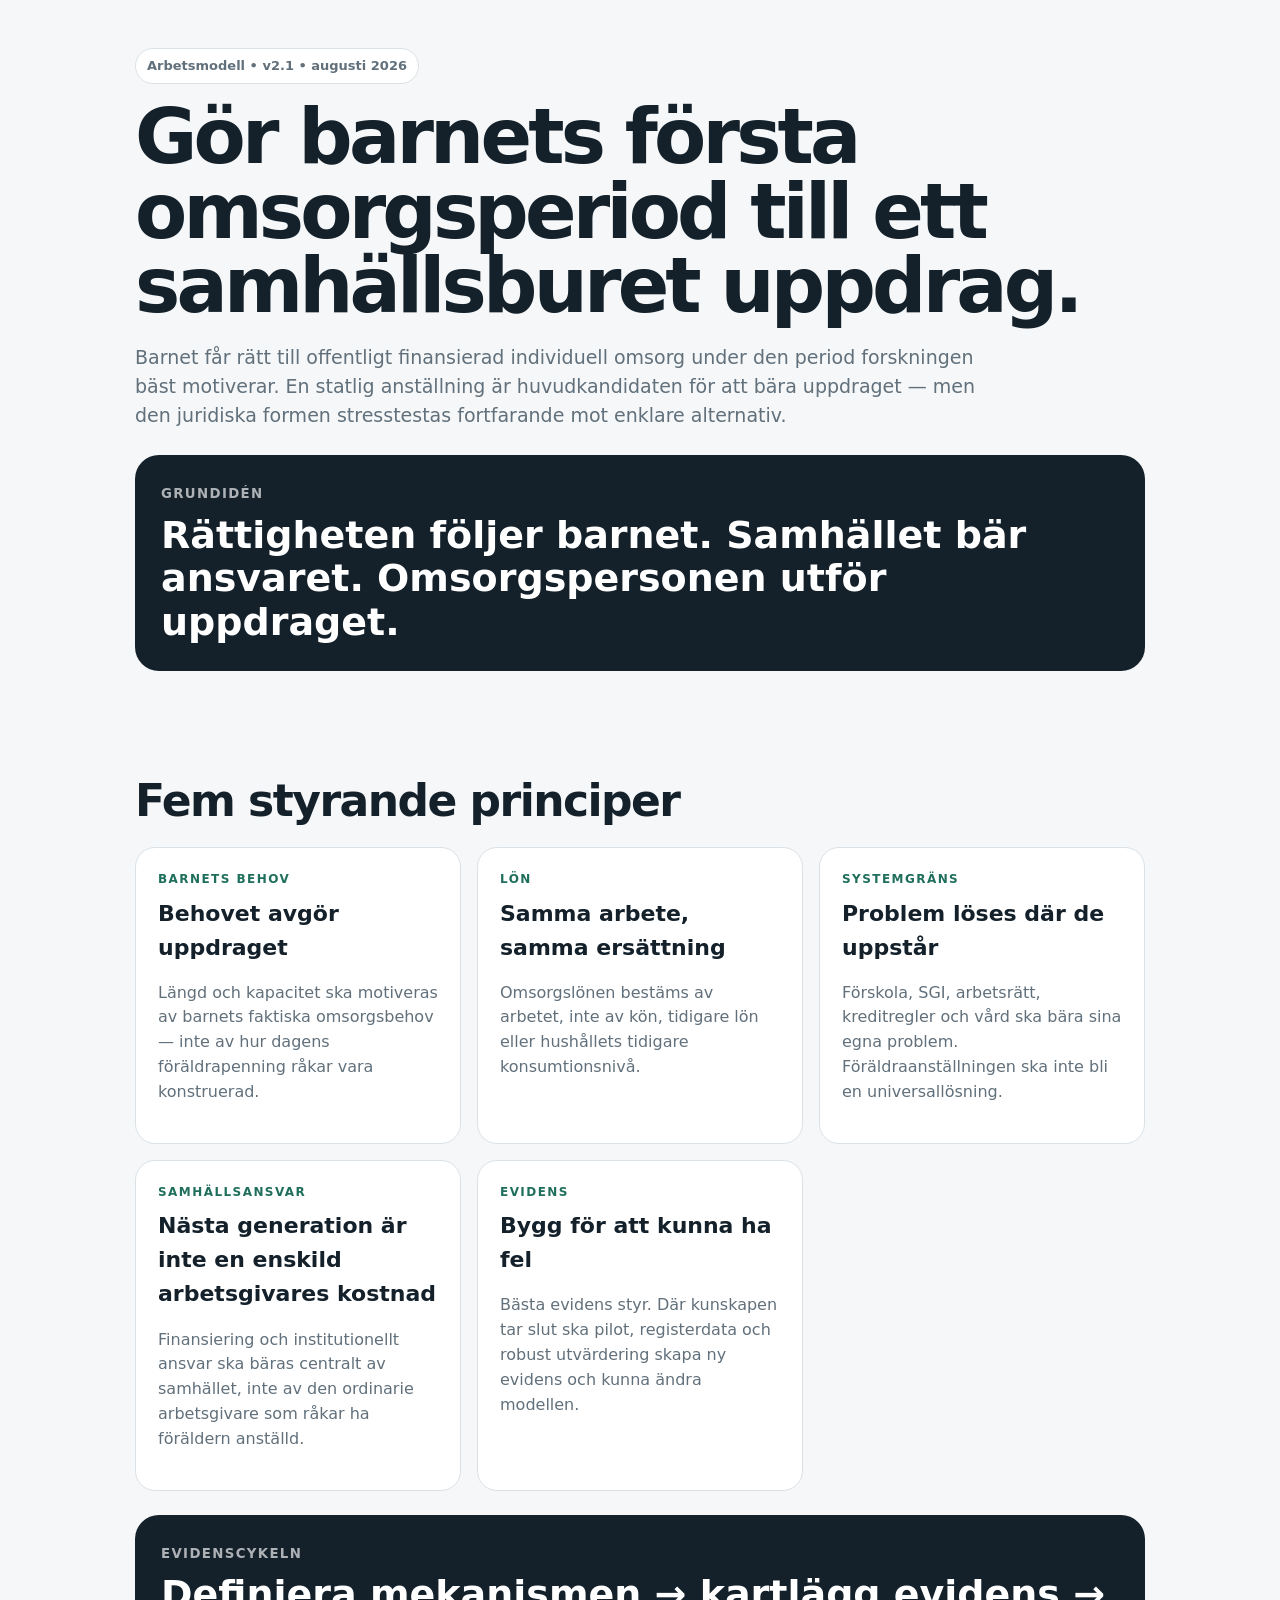
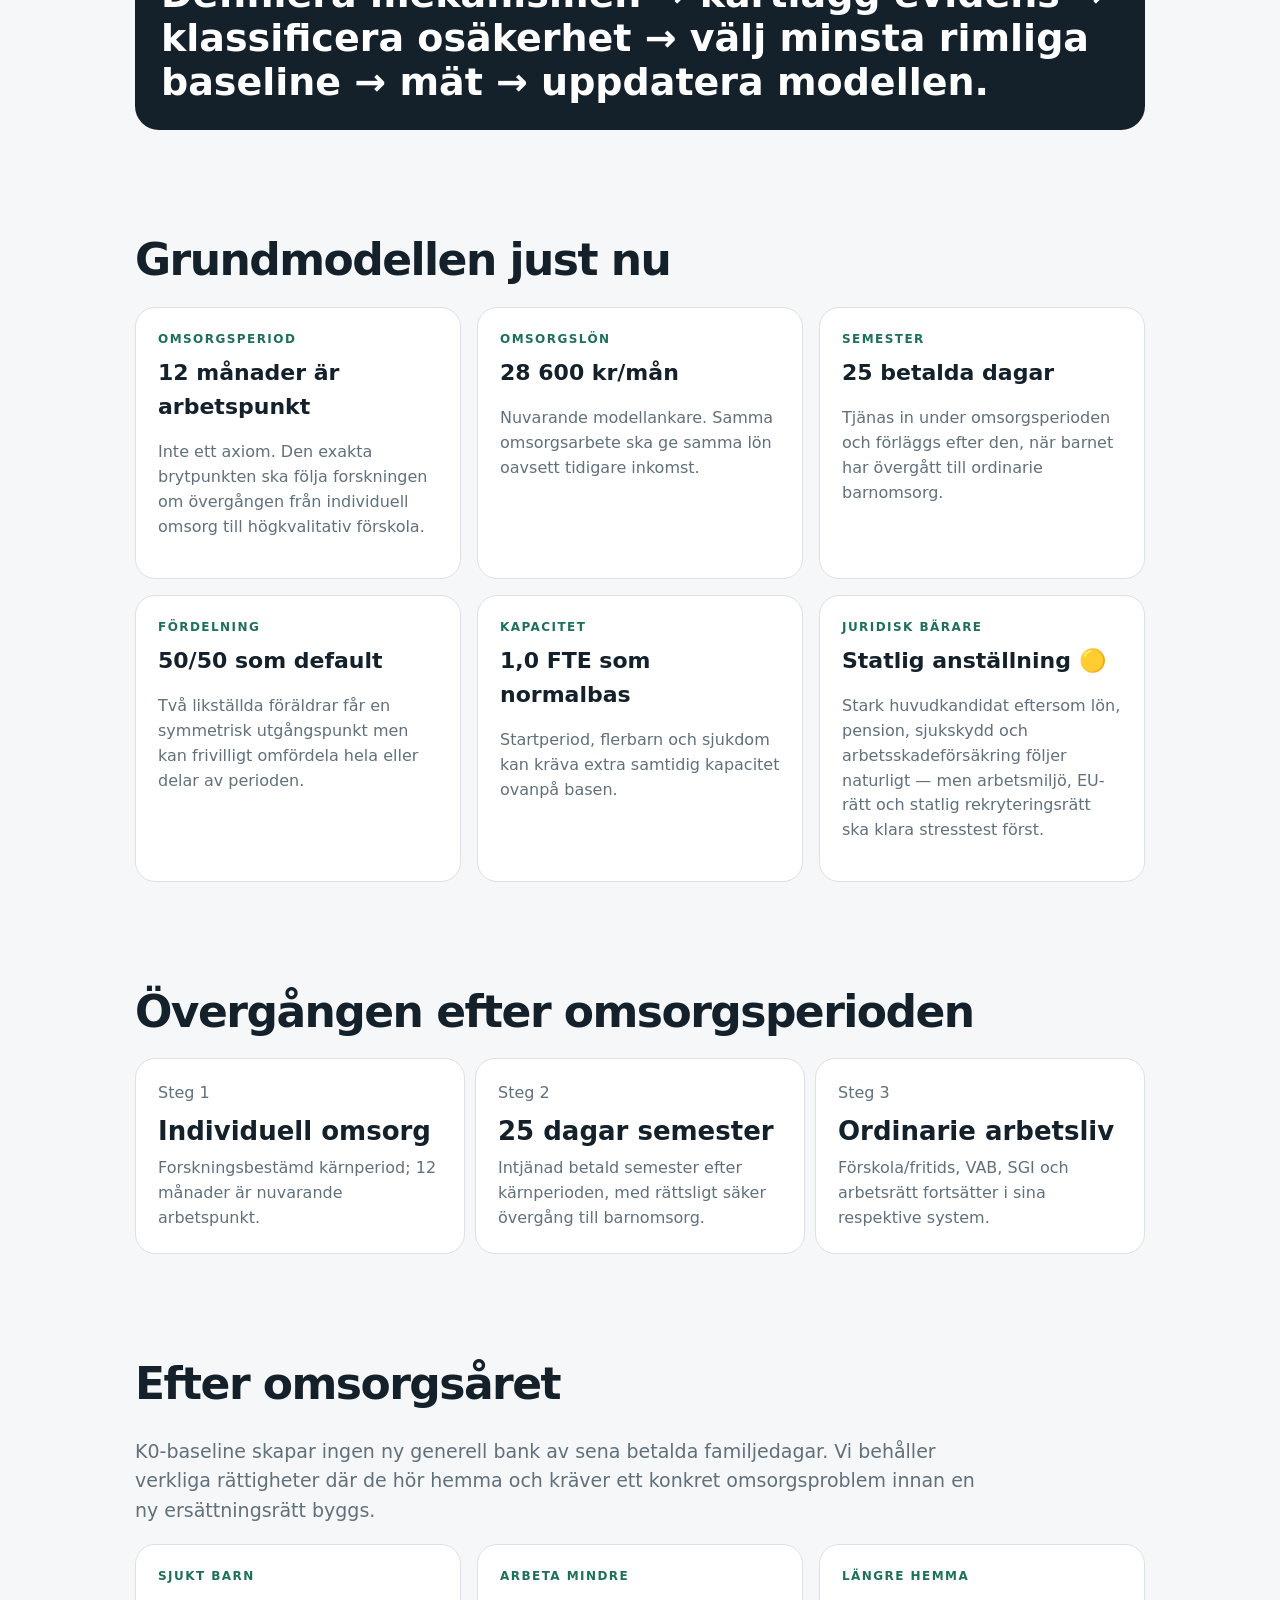
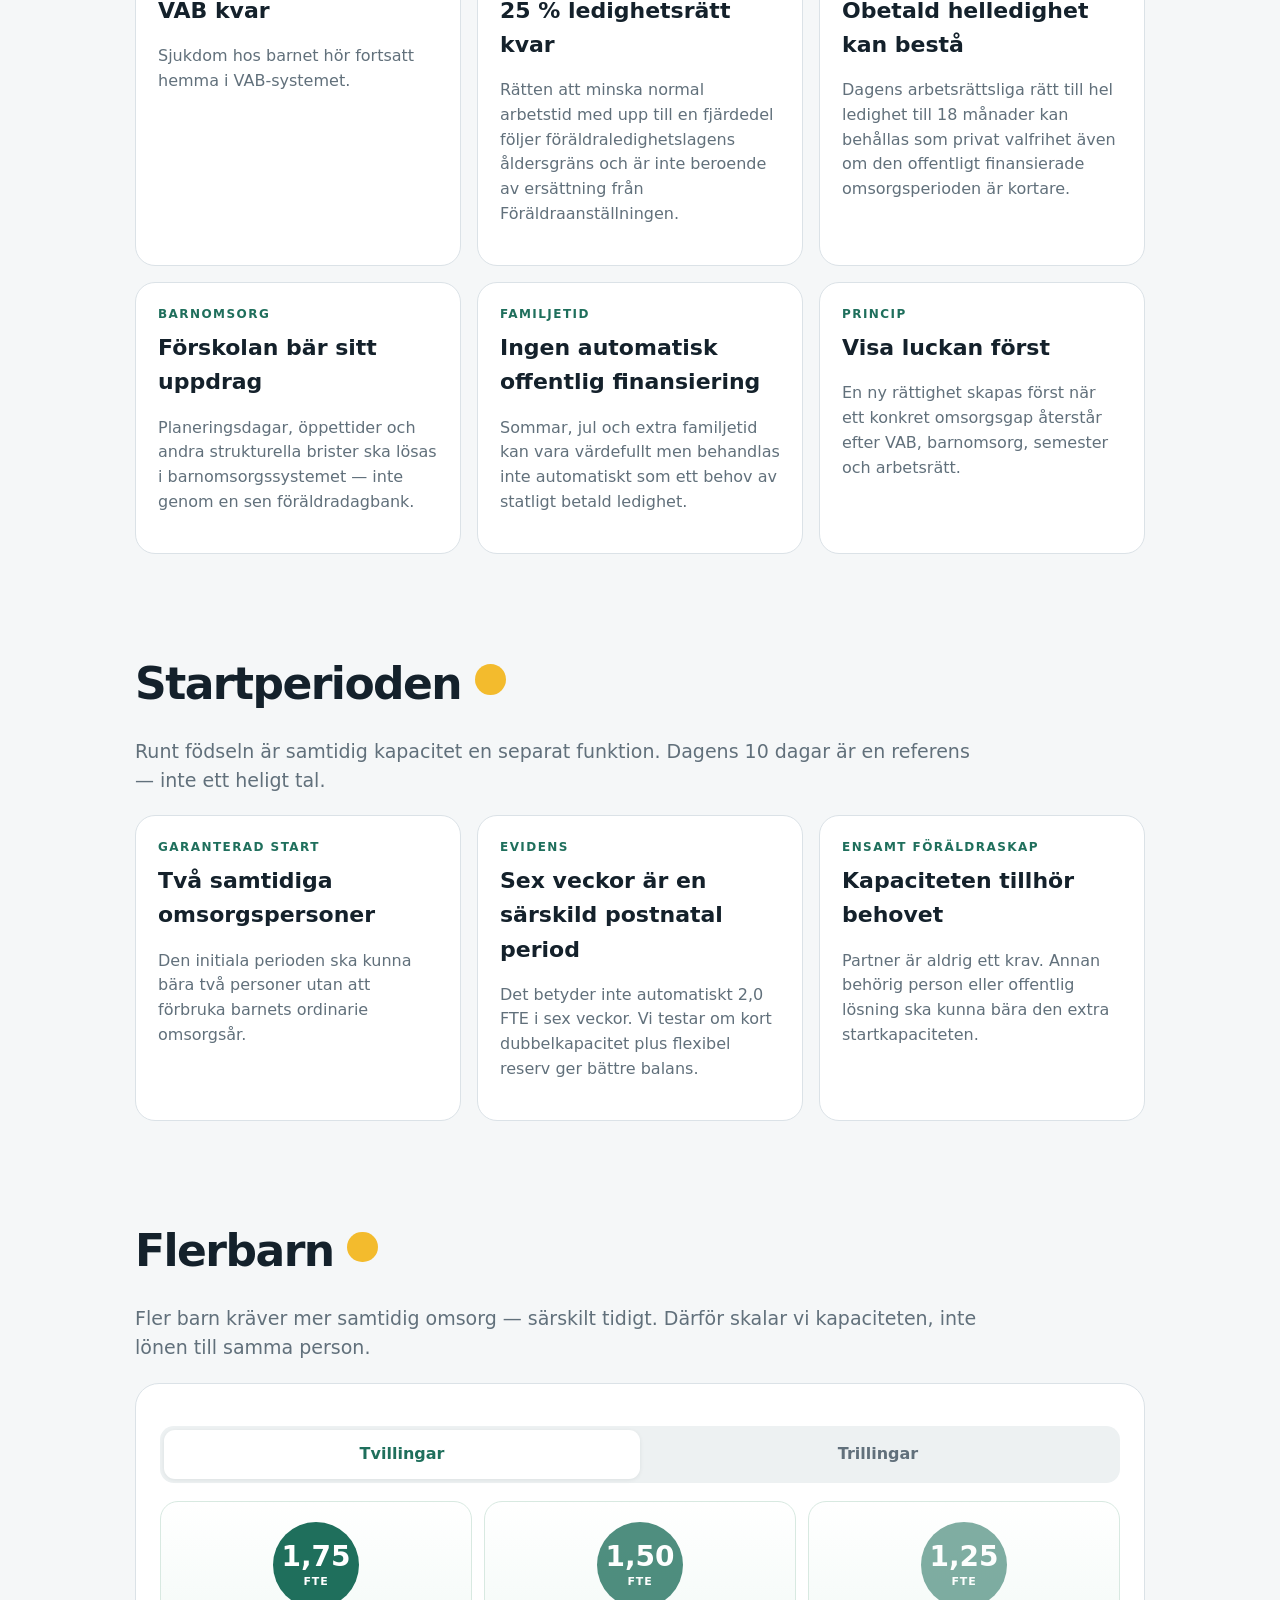
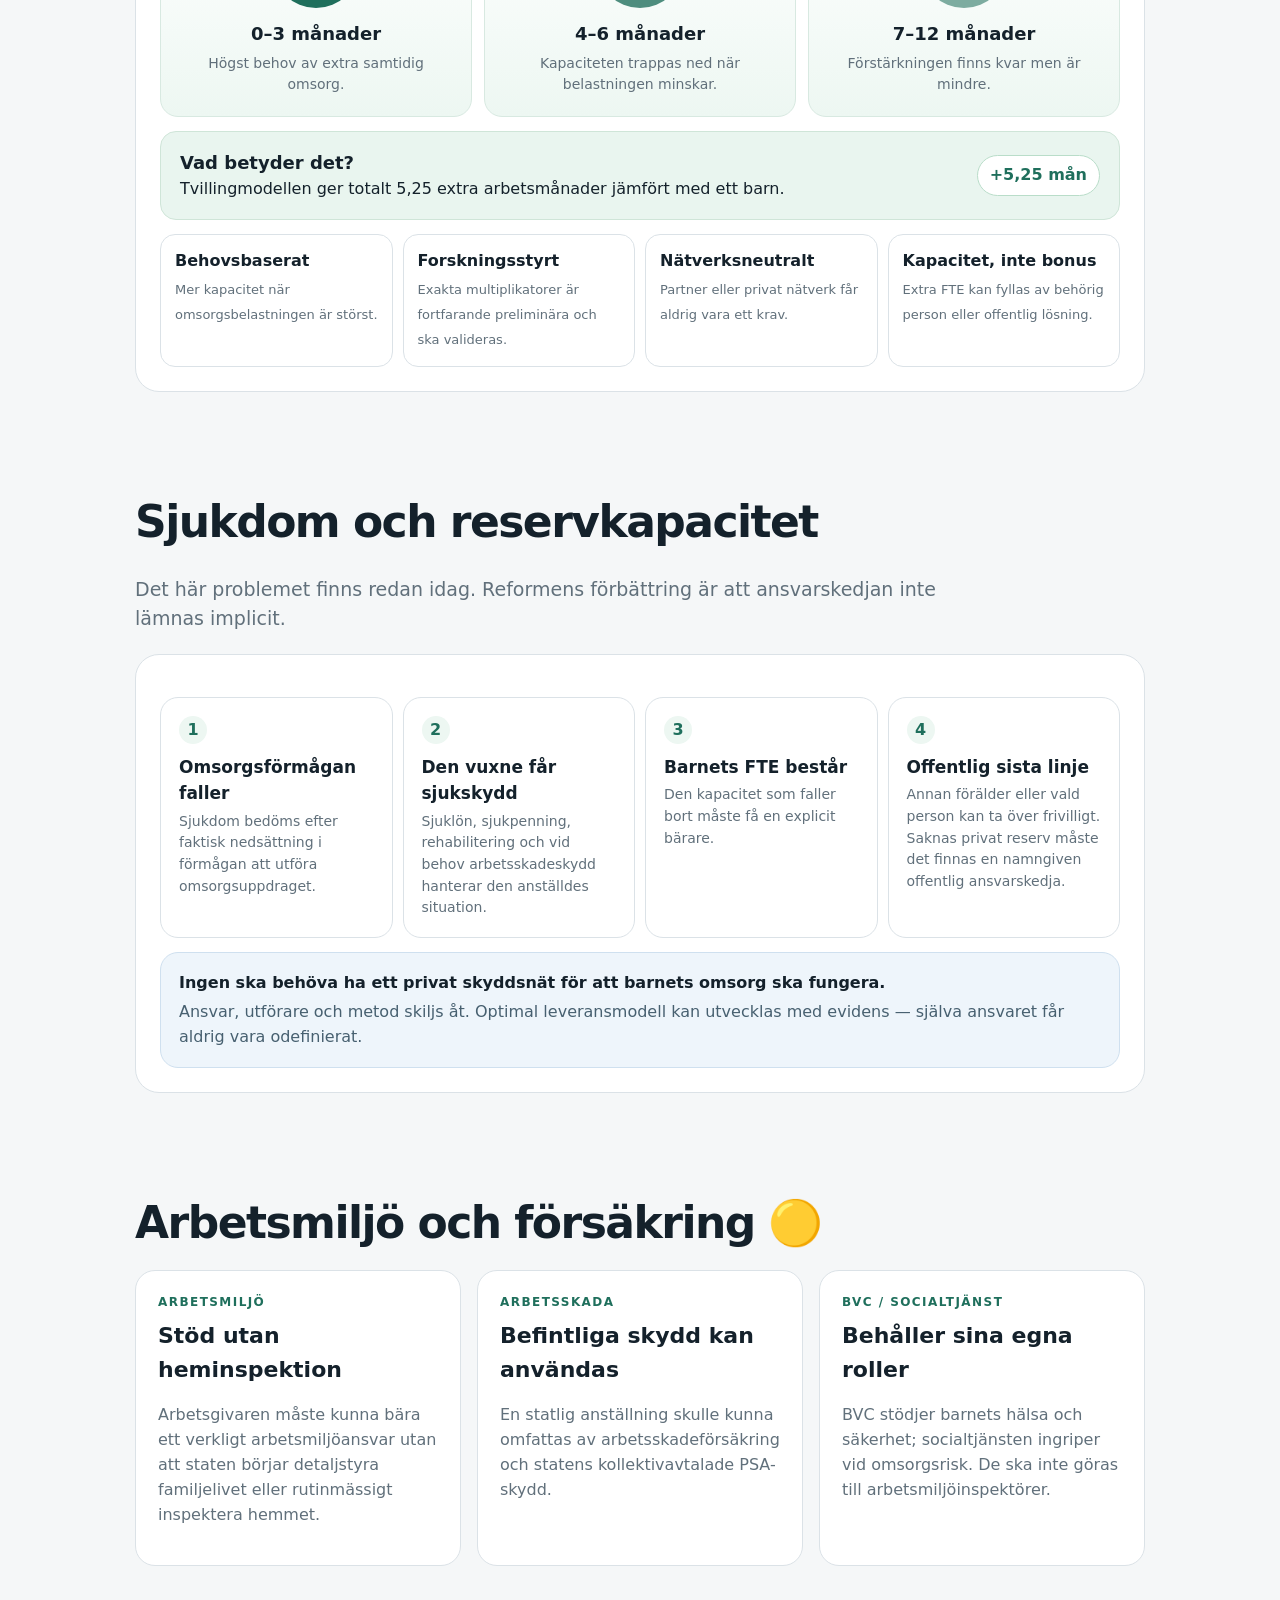
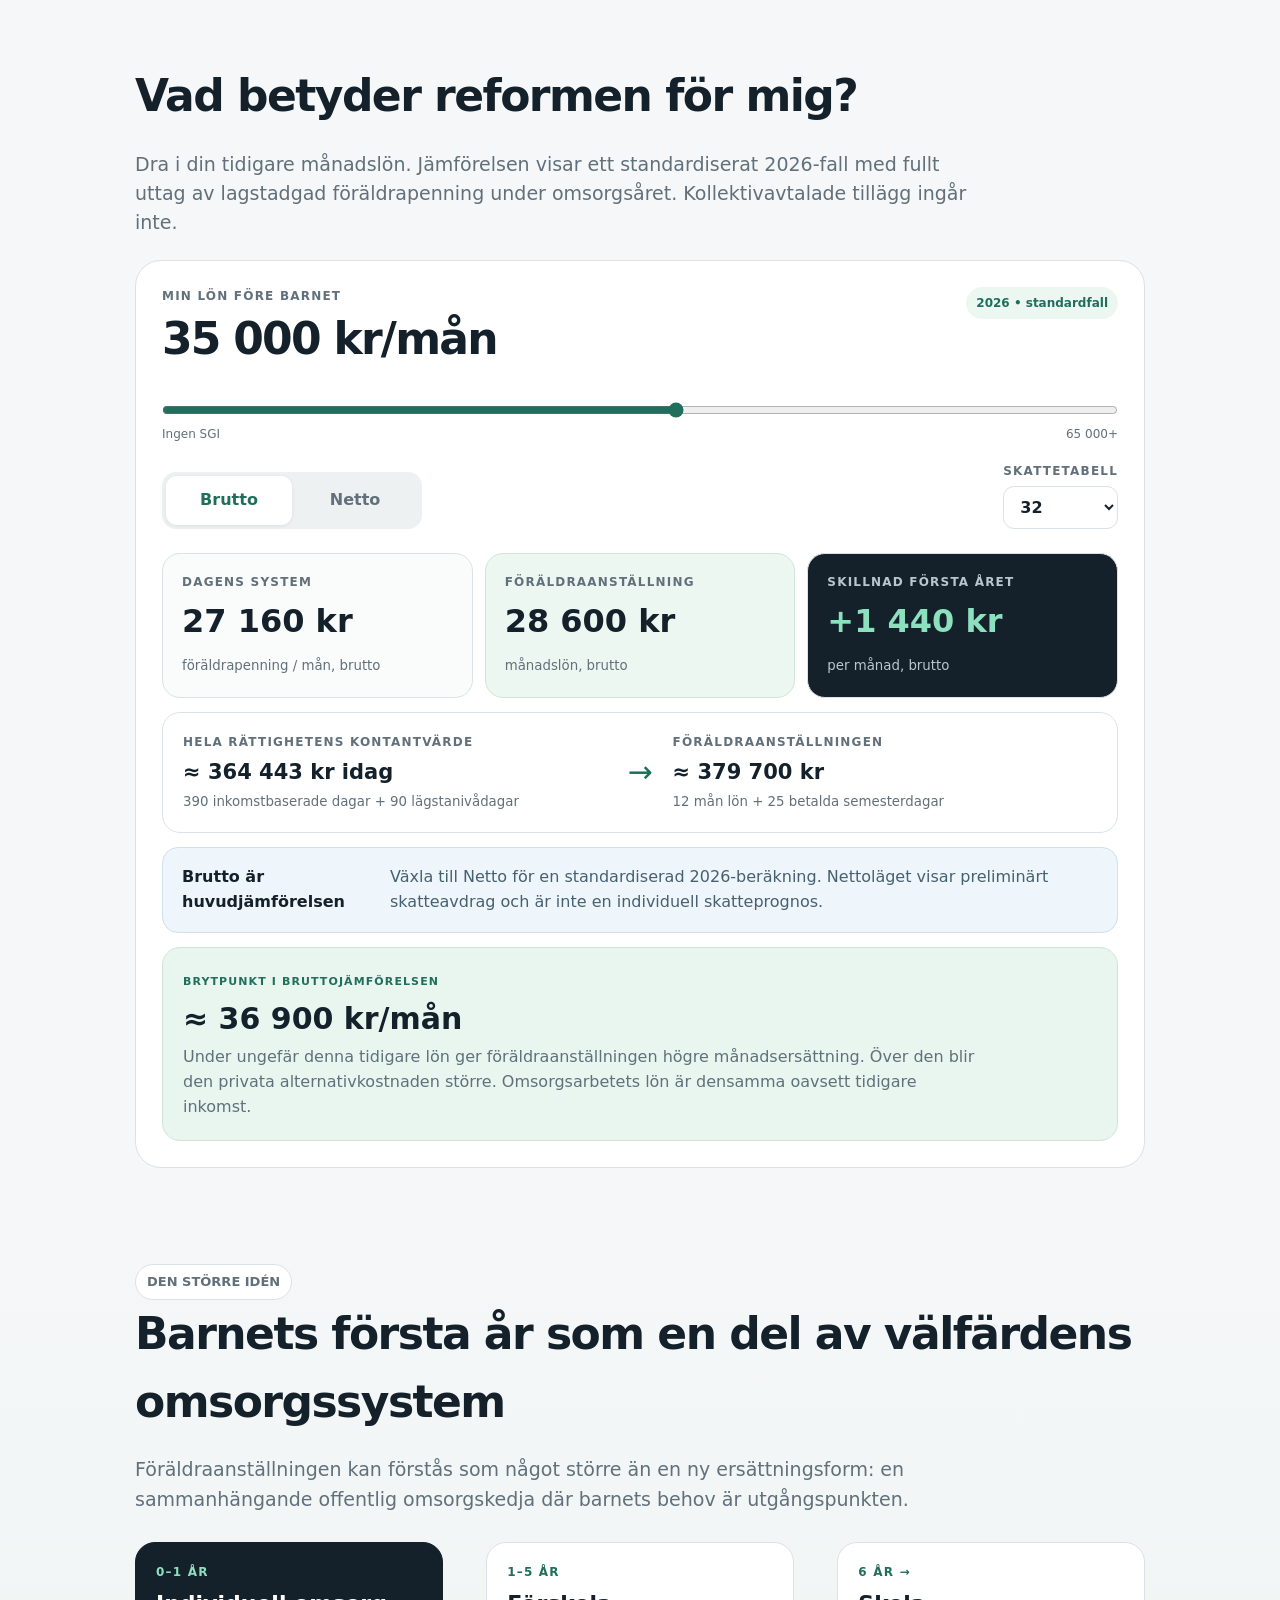
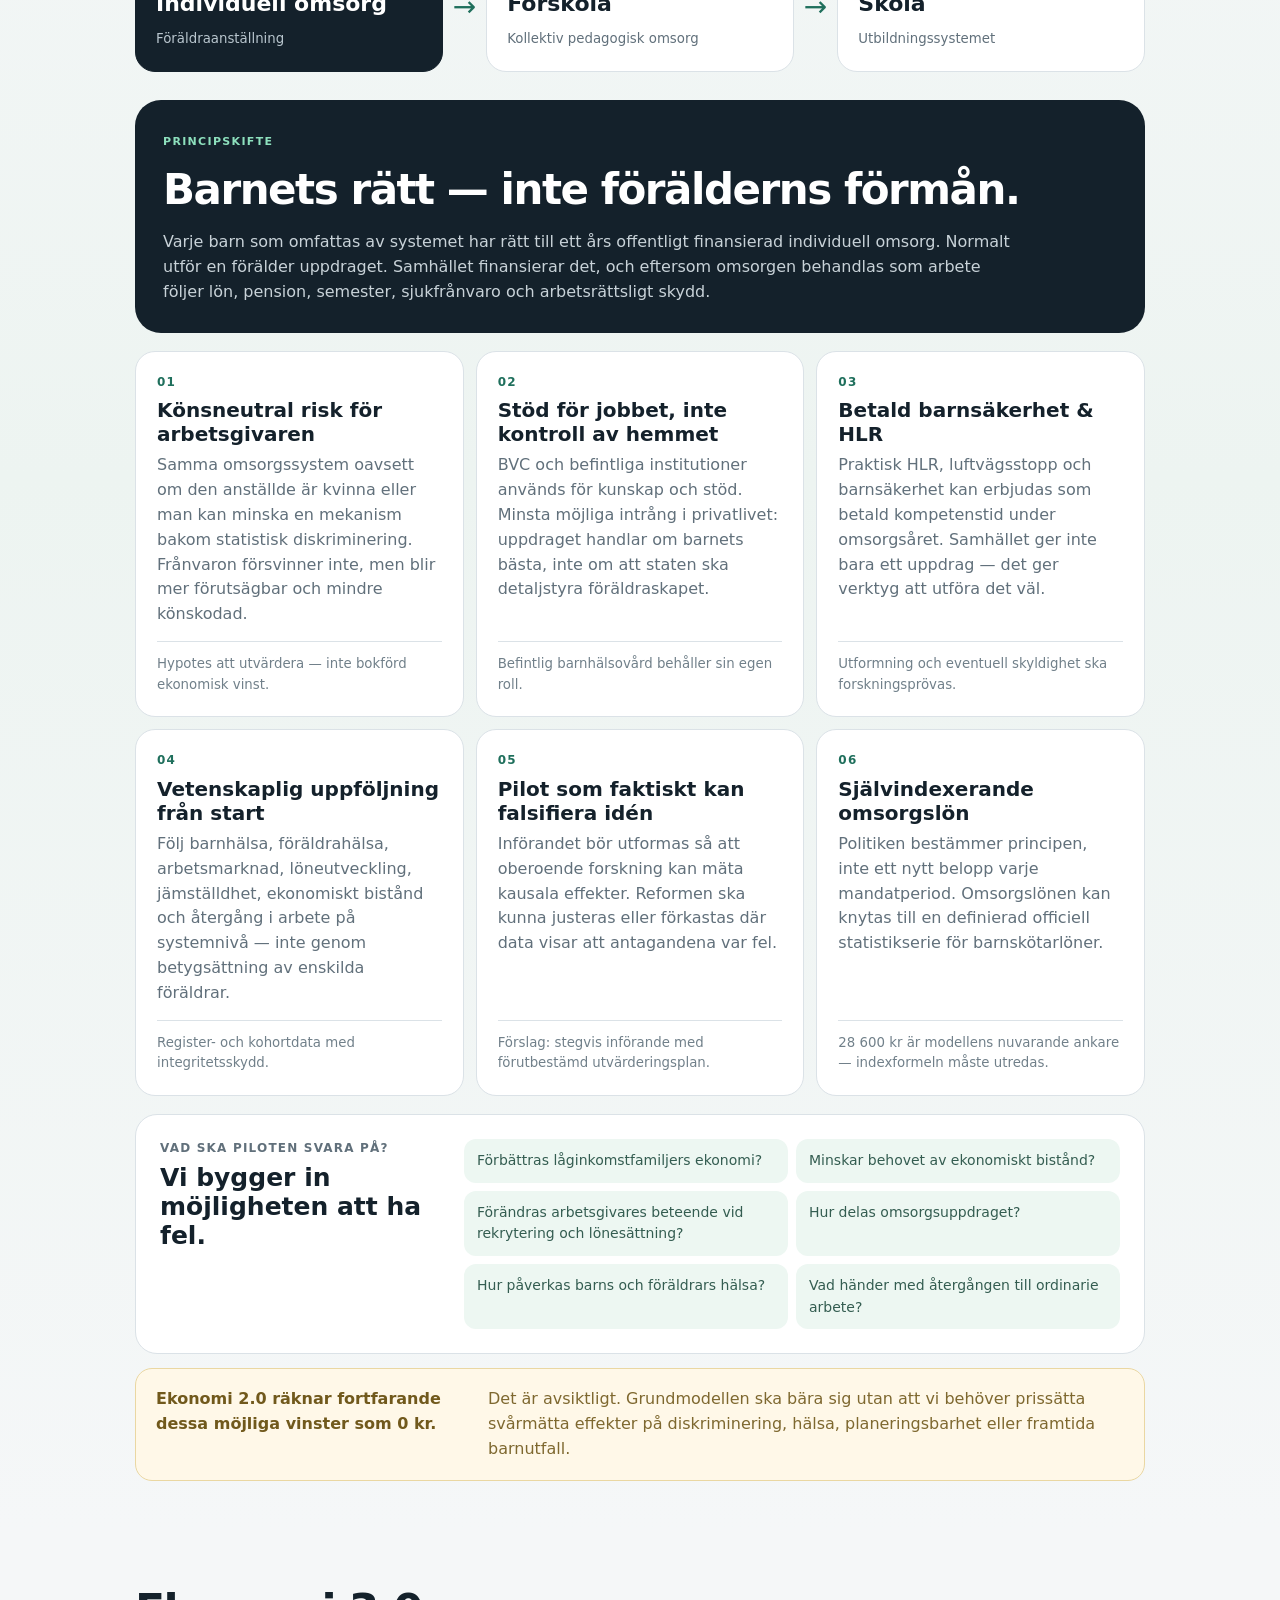
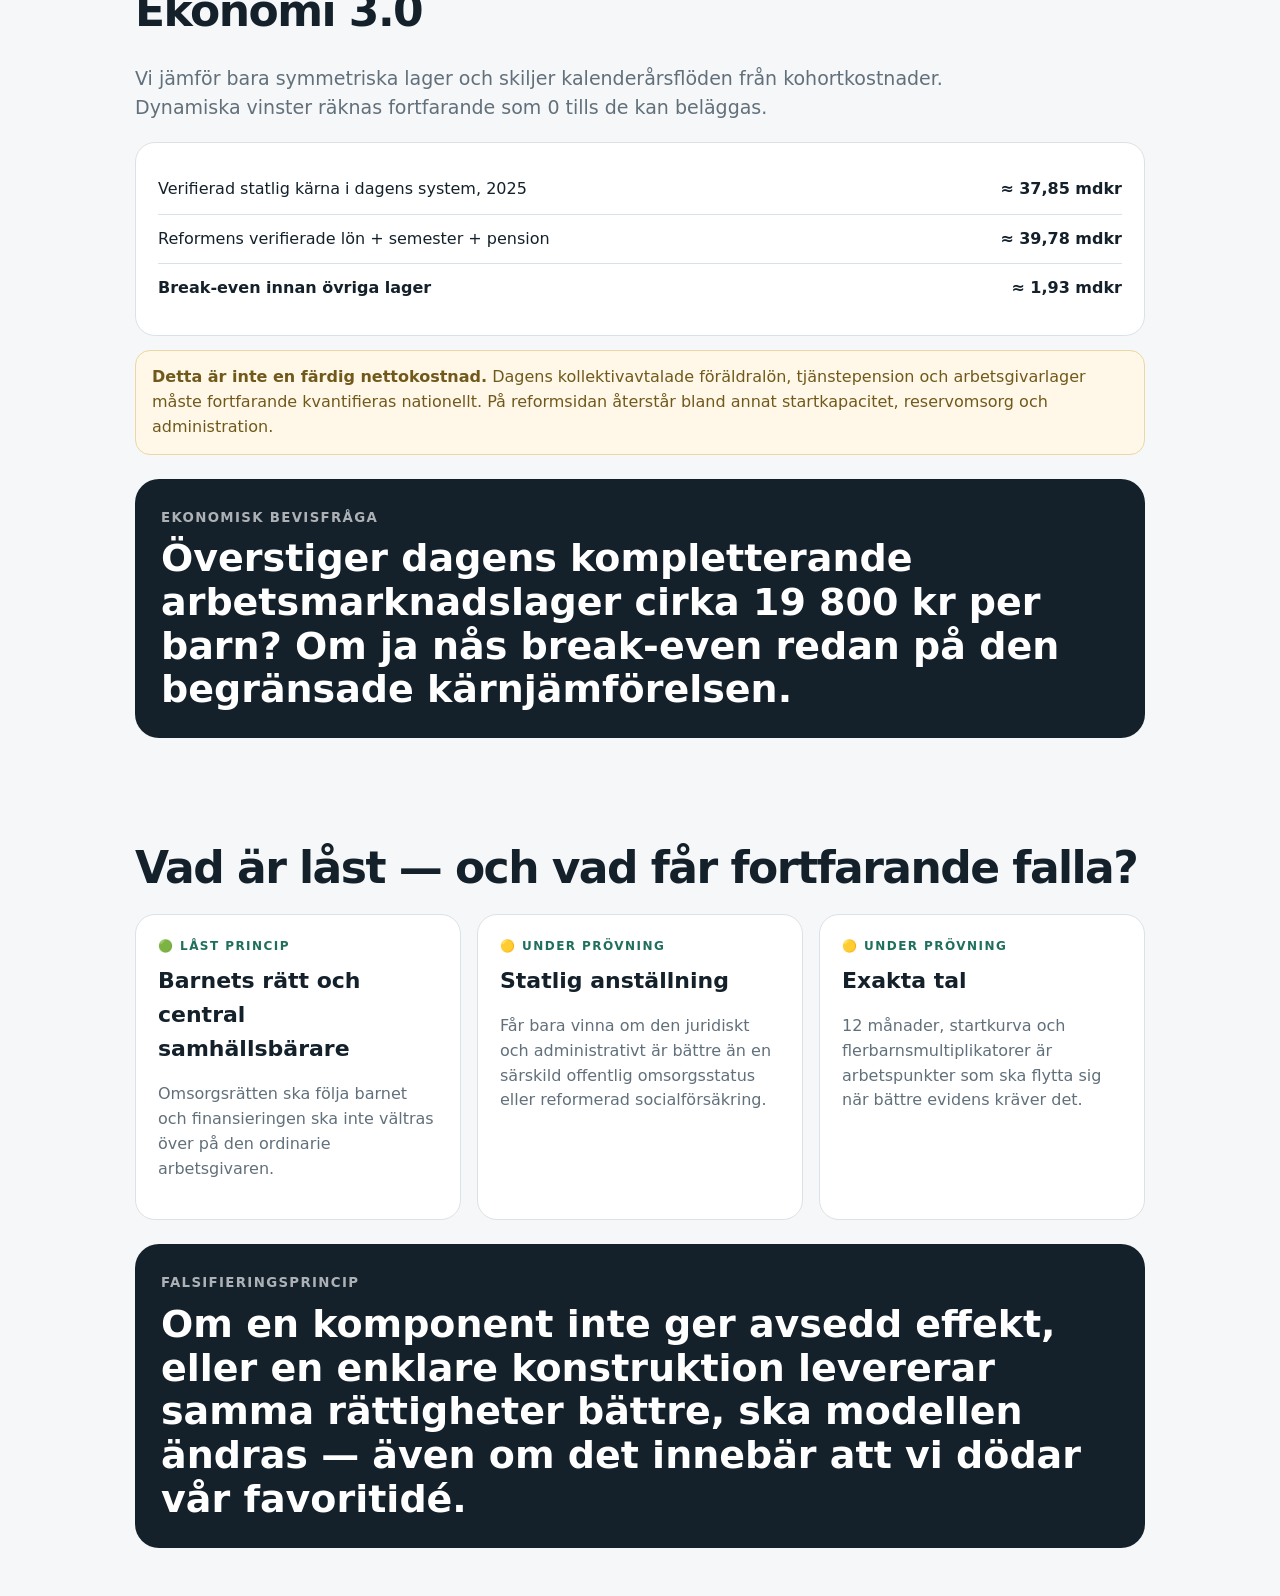
==== commit 693bbbb9: "Sync public site with current proposition model" ====
--- a/index.html
+++ b/index.html
@@ -1 +1 @@
-<!doctype html><html lang="sv"><head><meta charset="utf-8"><meta name="viewport" content="width=device-width,initial-scale=1"><title>Föräldraanställning – arbetsmodell v2.0</title><link rel="stylesheet" href="styles.css"></head><body><main><section class="hero"><div class="wrap"><span class="eyebrow">Arbetsmodell • v2.0 • augusti 2026</span><h1>Gör föräldraledighet till ett riktigt jobb.</h1><p class="lead">Staten anställer en förälder för barnets individuella omsorg under första året — med vanlig lön, pension, arbetsmiljö, sjukfrånvaro och intjänad semester.</p><div class="principle"><small>Grundidén</small><strong>Rättigheten följer barnet. Anställningen innehas av föräldern.</strong></div></div></section><section class="section"><div class="wrap"><h2>Tre bärande principer</h2><div class="grid grid3"><div class="card"><div class="num">Jämställdhet</div><h3>Samma arbete, samma ersättning</h3><p>Lön, pension, semester och villkor bestäms av omsorgsuppdraget — inte kön, tidigare lön eller vilken förälder familjen väljer.</p></div><div class="card"><div class="num">Finansiering</div><h3>Barn är ett samhällsansvar</h3><p>Kostnaden för första årets omsorg ska bäras kollektivt. Den ordinarie arbetsgivaren ska inte få en särskild kostnad därför att just dess arbetstagare får barn.</p></div><div class="card"><div class="num">Neutralitet</div><h3>Arbetsgivaren avlastas</h3><p>Föräldralön, tillägg och pensionspremier som idag ligger på arbetsmarknaden flyttas in i den gemensamma finansieringen.</p></div></div><div class="principle"><small>Finansieringsprincip</small><strong>Att nästa generation föds och får omsorg är hela samhällets angelägenhet — inte en särskild kostnad för den arbetsgivare som råkar ha föräldern anställd just nu.</strong></div></div></section><section class="section"><div class="wrap"><h2>Grundmodellen</h2><div class="grid grid3"><div class="card"><div class="num">Omsorg</div><h3>12 månader</h3><p>Omsorgsuppdraget löper till ettårsdagen.</p></div><div class="card"><div class="num">Lön</div><h3>28 600 kr/mån</h3><p>2025 års medianlön för kommunala barnskötare, automatiskt indexerad.</p></div><div class="card"><div class="num">Semester</div><h3>25 betalda dagar</h3><p>Tjänas in under anställningen och förläggs direkt efter omsorgsuppdraget.</p></div><div class="card"><div class="num">Fördelning</div><h3>Familjen väljer</h3><p>En förälder åt gången. Ingen påtvingad 50/50.</p></div><div class="card"><div class="num">Arbetstid</div><h3>Förtroendebaserad</h3><p>Heltidsuppdrag utan stämpelklocka.</p></div><div class="card"><div class="num">Efteråt</div><h3>Ordinarie jobb skyddas</h3><p>Tjänstledigheten omfattar hela den statliga anställningen.</p></div></div></div></section><section class="section"><div class="wrap"><h2>Så avslutas anställningen</h2><div class="timeline"><div class="phase"><span>Steg 1</span><strong>12 mån omsorg</strong><span>Barnets individuella omsorg till ettårsdagen.</span></div><div class="phase"><span>Steg 2</span><strong>25 dagar semester</strong><span>Betald semester och naturlig marginal för övergången efter omsorgsåret.</span></div><div class="phase"><span>Steg 3</span><strong>Återgång</strong><span>Statlig anställning upphör och ordinarie arbete återupptas.</span></div></div></div></section><section class="section"><div class="wrap"><h2>Vad händer efter år 1?</h2><p class="intro">Modellen ska inte återuppfinna dagens sparbara föräldrapenningbank under ett nytt namn. Efter föräldraanstställningen använder vi befintliga rättigheter där de redan löser behovet.</p><div class="grid grid3"><div class="card"><div class="num">Sjukt barn</div><h3>VAB finns kvar</h3><p>När barnet är sjukt, skadat eller omfattas av annan VAB-grund används den ordinarie tillfälliga föräldrapenningen.</p></div><div class="card"><div class="num">Förskolan stänger</div><h3>Inte förälderns dagbank</h3><p>Planeringsdag eller personalproblem är inte vanlig VAB-grund. Förskolehuvudmannen ska ha beredskap och erbjuda ett godtagbart alternativ när omsorg ska erbjudas.</p></div><div class="card"><div class="num">Familjetid</div><h3>Vanlig semester</h3><p>Ledighet för privat familjetid hanteras som för andra arbetstagare — genom semester och ordinarie överenskommelser med arbetsgivaren.</p></div><div class="card"><div class="num">Arbeta mindre</div><h3>25 % ledighetsrätt kvar</h3><p>Den befintliga rätten att förkorta normal arbetstid med upp till en fjärdedel tills barnet når den ålder som anges i föräldraledighetslagen behålls.</p></div><div class="card"><div class="num">Längre hemma</div><h3>Ledighetsrätt ≠ lön</h3><p>Befintlig arbetsrättslig rätt till hel ledighet under barnets tidiga period kan finnas kvar även när den statliga föräldralönen har upphört.</p></div><div class="card"><div class="num">Residual</div><h3>Visa luckan först</h3><p>En ny generell familjedagspott skapas bara om en konkret omsorgslucka kan visas som VAB, förskolans ansvar, semester eller befintlig ledighetsrätt inte löser.</p></div></div><div class="principle"><small>Efter-år-1-princip</small><strong>Vi återinför inte sparad föräldrapenning under ett annat namn. Befintliga system används där de redan löser behovet — en ny rättighet skapas först om en faktisk omsorgslucka kan visas.</strong></div></div></section><section class="section"><div class="wrap"><h2>Flerbarn <span class="statusDot" aria-label="preliminär modell"></span></h2><p class="intro">Fler barn kräver mer samtidig omsorg — särskilt i början. Därför skalar vi <b>kapaciteten</b>, inte lönen till samma person.</p><div class="featureBox"><div class="switcher" role="tablist" aria-label="Välj flerbarnssituation"><button class="active" data-multi="twins" role="tab" aria-selected="true">Tvillingar</button><button data-multi="triplets" role="tab" aria-selected="false">Trillingar</button></div><div class="careTimeline"><div class="careStage"><div class="bubble"><span id="care1">1,75</span><small>FTE</small></div><div><b>0–3 månader</b><p id="careDesc1">Högst behov av extra samtidig omsorg.</p></div></div><div class="careStage"><div class="bubble"><span id="care2">1,50</span><small>FTE</small></div><div><b>4–6 månader</b><p id="careDesc2">Kapaciteten trappas ned när belastningen minskar.</p></div></div><div class="careStage"><div class="bubble"><span id="care3">1,25</span><small>FTE</small></div><div><b>7–12 månader</b><p id="careDesc3">Förstärkningen finns kvar men är mindre.</p></div></div></div><div class="meaning"><div><strong>Vad betyder det?</strong><div id="careMeaning">Tvillingmodellen ger totalt 5,25 extra arbetsmånader jämfört med ett barn.</div></div><div class="pill" id="carePill">+5,25 mån</div></div><div class="microGrid"><div class="micro"><b>Anpassat</b><span>Mer stöd när behovet är störst.</span></div><div class="micro"><b>Forskningsstyrt</b><span>Principen stöds av flerbarnsforskning; exakta nivåer ska valideras.</span></div><div class="micro"><b>Rättvist</b><span>Partner eller privat nätverk får aldrig vara ett krav.</span></div><div class="micro"><b>Kapacitet</b><span>Extra resurs kan fyllas av behörig person eller offentlig omsorg.</span></div></div><div class="economyLink"><div><b>Merkostnad mot dagens system</b><br>≈ 0,10–0,15 mdkr/år preliminärt — detaljerna hör hemma i ekonomimodellen.</div><a href="#ekonomi">Till Ekonomi 2.0 →</a></div></div></div></section><section class="section"><div class="wrap"><h2>Sjukdom <span class="statusDot" aria-label="preliminär modell"></span></h2><p class="intro">Det här är ett arbete. Blir den föräldraanställde så sjuk att omsorgen inte kan utföras ska arbetstagaren kunna vara sjuk — utan att barnets omsorg försvinner.</p><div class="featureBox"><div class="sickFlow"><div class="sickStep"><div class="step">1</div><b>Omsorgsförmågan bedöms</b><span>Kan personen fortfarande utföra uppdraget helt eller delvis?</span></div><div class="sickStep"><div class="step">2</div><b>Sjukfrånvaro</b><span>25, 50, 75 eller 100 % efter faktisk nedsättning.</span></div><div class="sickStep"><div class="step">3</div><b>Kapaciteten fylls</b><span>Annan behörig förälder eller godkänd närstående kan tillfälligt träda in.</span></div><div class="sickStep"><div class="step">4</div><b>Offentlig garanti</b><span>Finns ingen privat utförare ska professionell omsorgsvikarie kunna erbjudas, i första hand i barnets hem.</span></div></div><div class="sickPrinciple"><b>Ingen ska behöva ha ett privat skyddsnät för att barnet ska få omsorg.</b><span>Sjuklönen ersätter ordinarie lön under frånvaron; reformens verkliga merkostnad är den extra omsorgskapacitet som behöver sättas in. Exakt nivå kräver bättre registerdata och ligger därför som 🟡 i Ekonomi 2.0.</span></div></div></div></section><section class="section"><div class="wrap"><h2>Arbetsmiljö 🟢/🟡</h2><div class="principle"><small>Arbetsmiljöprincip</small><strong>Föräldraanställningen är ett förtroendebaserat heltidsuppdrag. Föräldraansvaret är däremot inte arbetstid. Arbetsgivaren ansvarar för arbetsmiljön inom uppdraget enligt ordinarie arbetsmiljörätt, anpassad till arbete där arbetsgivaren inte råder över den fysiska arbetsplatsen.</strong></div></div></section><section class="section" id="ekonomi"><div class="wrap"><h2>Ekonomi 2.0</h2><p class="intro">Första kompletta statiska modellen. Vi skiljer strikt på arbetsgivarmyndighetens bruttobudget, konsoliderad offentlig kostnad och Sverige totalt. Modellskattningar markeras och ska valideras mot registerdata före ett skarpt budgetunderlag.</p><div class="cost"><div class="costLine"><span>12 månaders grundlön</span><strong>≈ 33,46 mdkr</strong></div><div class="costLine"><span>25 dagar semester + semestertillägg</span><strong>≈ 3,56 mdkr</strong></div><div class="costLine"><span>Statlig tjänstepension</span><strong>≈ 2,30 mdkr</strong></div><div class="costLine"><span>Flerbarn, bas</span><strong>≈ 0,13 mdkr</strong></div><div class="costLine"><span>Sjuk/reservomsorg, bas 🟡</span><strong>≈ 0,30 mdkr</strong></div><div class="costLine"><span>Ny administration, bas 🟡</span><strong>≈ 0,25 mdkr</strong></div><div class="costLine"><span><b>Konsoliderad reformkostnad, bas</b></span><strong>≈ 40,0 mdkr</strong></div></div><div class="warning"><b>Bruttobudget ≠ samhällskostnad.</b> Arbetsgivaravgifter och särskild löneskatt syns i arbetsgivarmyndighetens kassaflöde men är till stor del interna offentliga flöden. Därför ligger de inte ovanpå den konsoliderade kostnaden här.</div><h2 style="margin-top:42px">Dagens system — hela motkontot</h2><div class="cost"><div class="costLine"><span>Föräldrapenning 2025</span><strong>≈ 33,70 mdkr</strong></div><div class="costLine"><span>Statlig ålderspensionsavgift</span><strong>≈ 3,55 mdkr</strong></div><div class="costLine"><span>FK-administration</span><strong>≈ 0,61 mdkr</strong></div><div class="costLine"><span>Arbetsmarknadsfinansierad föräldralön + tjänstepension, bas 🟡</span><strong>≈ 3,40 mdkr</strong></div><div class="costLine"><span><b>Dagens direkta finansiering, bas</b></span><strong>≈ 41,3 mdkr</strong></div></div><div class="viz" style="margin-top:20px"><h3>Basfall: direkt kostnad</h3><div class="bars"><div class="barrow"><b>Dagens system</b><div class="track"><div class="fill" style="width:100%"></div></div><strong>41,3</strong></div><div class="barrow"><b>Föräldraanställning</b><div class="track"><div class="fill" style="width:96.9%"></div></div><strong>40,0</strong></div></div><p class="intro" style="margin-bottom:0">mdkr/år. Skillnaden är liten relativt systemens storlek — därför redovisas scenariointervall, inte en falskt exakt punktprognos.</p></div><h2 style="margin-top:42px">Stress-test</h2><div class="scenario"><div class="card"><div class="num">Gynnsamt</div><strong>−2,59</strong><p>mdkr/år. Högre befintliga arbetsgivarkostnader och låga reformkostnader.</p></div><div class="card base"><div class="num">Bas</div><strong>−1,26</strong><p>mdkr/år. Vår centrala modellskattning.</p></div><div class="card"><div class="num">Medvetet ogynnsamt</div><strong>+0,21</strong><p>mdkr/år. Dagens system görs billigt och reformens osäkra poster dyra.</p></div></div><div class="principle"><small>Vad modellen säger just nu</small><strong>Den statiska kärnmodellen ser ut att kunna genomföras till ungefär samma eller lägre total direkt kostnad som dagens konstruktion.</strong></div></div></section><section class="section"><div class="wrap"><h2>Inte inräknat — medvetet</h2><p class="intro">Följande möjliga effekter sätts till <b>0 kr i basmodellen</b>. Det är en styrka: kalkylen behöver inte spekulativa dynamiska vinster för att bära sig. Flera mekanismer har rimlig riktning men måste studeras separat innan de får ett kronvärde.</p><div class="grid grid3 unpriced"><div class="card"><div class="num">Arbetsmarknad</div><h3>Mindre ekonomisk snedvridning</h3><p>Den ordinarie arbetsgivaren slipper särskilda föräldralöne- och pensionskostnader. Möjlig effekt på rekrytering, lönesättning och statistisk diskriminering värderas till 0 kr tills den kan beläggas för reformen.</p></div><div class="card"><div class="num">Planering</div><h3>Mer förutsägbar frånvaro</h3><p>Ett tydligt frånvarointervall kan minska HR-, ändrings- och planeringskostnader. Ingen besparing bokas ännu.</p></div><div class="card"><div class="num">Hushåll</div><h3>Köpkraft och stöd</h3><p>En enhetlig lön kan öka disponibel inkomst för vissa hushåll och minska behovet av vissa inkomstprövade stöd. Effekten är ännu inte modellerad.</p></div><div class="card"><div class="num">Barn</div><h3>Barnutfall</h3><p>Eventuella långsiktiga effekter på hälsa, utveckling och framtida offentliga kostnader ska behandlas forskningsbaserat och separat.</p></div><div class="card"><div class="num">Familj</div><h3>Hälsa och stabilitet</h3><p>Möjliga effekter på föräldrahälsa, stress och familjers planeringsförmåga räknas inte hem.</p></div><div class="card"><div class="num">Produktivitet</div><h3>Ingen gratis vinst antas</h3><p>Vikarie- och produktionskostnader hos den ordinarie arbetsgivaren antas konservativt i huvudsak kvarstå.</p></div></div><div class="warning"><b>Tolkning:</b> dessa punkter är inte ”dolda miljarder”. De är hypoteser eller sannolika riktningseffekter som uttryckligen hålls utanför den statiska kalkylen tills evidensen räcker för kvantifiering.</div></div></section><section class="section"><div class="wrap sources"><h2>Källor och evidens</h2><ul><li><a href="https://www.scb.se/hitta-statistik/sverige-i-siffror/manniskorna-i-sverige/fodda-i-sverige/">SCB – Födda i Sverige 2025</a>.</li><li><a href="https://www.scb.se/hitta-statistik/statistik-efter-amne/arbetsmarknad/loner-och-arbetskostnader/lonestrukturstatistik-kommuner/pong/tabell-och-diagram/genomsnittlig-manadslon-efter-yrke/">SCB – barnskötarlön 2025</a>.</li><li><a href="https://www.riksdagen.se/sv/dokument-och-lagar/dokument/svensk-forfattningssamling/semesterlag-1977480_sfs-1977-480/">Semesterlagen</a>.</li><li><a href="https://www.forsakringskassan.se/">Försäkringskassan – föräldrapenning och årsredovisning 2025</a>.</li><li><a href="https://www.forsakringskassan.se/privatperson/foralder/vabba-eller-foraldraledig---det-har-galler-nar-forskolan-har-planeringsdag">Försäkringskassan – VAB och planeringsdag i förskolan</a>.</li><li><a href="https://www.skolverket.se/styrning-och-ansvar/regler-och-ansvar/ansvar-i-skolfragor/ratt-till-forskola">Skolverket – rätt till förskola och huvudmannens ansvar</a>.</li><li><a href="https://www.riksdagen.se/sv/dokument-och-lagar/dokument/svensk-forfattningssamling/foraldraledighetslag-1995584_sfs-1995-584/">Föräldraledighetslagen</a>.</li><li><a href="https://www.afaforsakring.se/forsakring/foraldrapenningtillagg">AFA Försäkring – Föräldrapenningtillägg</a>.</li><li><a href="https://collectum.se/">Collectum – tjänstepension och premiebefrielse</a>.</li><li><a href="https://www.ifau.se/Forskning/Publikationer/Rapporter/2020/overtid-eller-nyanstallda-foretagens-strategier-och-kostnader-for-att-hantera-personalfranvaro-vid-foraldraledighet/">IFAU – arbetsgivares anpassning till föräldraledighet</a>.</li></ul><p>Ekonomi 2.0 är en transparent arbetsmodell, inte ett färdigt budgetunderlag. 🟡-poster kräver ytterligare registerdata och myndighetsvalidering.</p></div></section><section class="section"><div class="wrap"><div class="principle"><small>En mening</small><strong>Staten betalar inte en förälder för att vara ledig. Staten anställer en förälder för att ta hand om barnet.</strong></div></div></section></main><footer class="footer"><div class="wrap">Föräldraanställning • arbetsmodell v2.0 • augusti 2026</div></footer><script src="app.js" defer></script></body></html>+<!doctype html><html lang="sv"><head><meta charset="utf-8"><meta name="viewport" content="width=device-width,initial-scale=1"><title>Föräldraanställning – arbetsmodell v2.1</title><link rel="stylesheet" href="styles.css"></head><body><main><section class="hero"><div class="wrap"><span class="eyebrow">Arbetsmodell • v2.1 • augusti 2026</span><h1>Gör barnets första omsorgsperiod till ett samhällsburet uppdrag.</h1><p class="lead">Barnet får rätt till offentligt finansierad individuell omsorg under den period forskningen bäst motiverar. En statlig anställning är huvudkandidaten för att bära uppdraget — men den juridiska formen stresstestas fortfarande mot enklare alternativ.</p><div class="principle"><small>Grundidén</small><strong>Rättigheten följer barnet. Samhället bär ansvaret. Omsorgspersonen utför uppdraget.</strong></div></div></section><section class="section"><div class="wrap"><h2>Fem styrande principer</h2><div class="grid grid3"><div class="card"><div class="num">Barnets behov</div><h3>Behovet avgör uppdraget</h3><p>Längd och kapacitet ska motiveras av barnets faktiska omsorgsbehov — inte av hur dagens föräldrapenning råkar vara konstruerad.</p></div><div class="card"><div class="num">Lön</div><h3>Samma arbete, samma ersättning</h3><p>Omsorgslönen bestäms av arbetet, inte av kön, tidigare lön eller hushållets tidigare konsumtionsnivå.</p></div><div class="card"><div class="num">Systemgräns</div><h3>Problem löses där de uppstår</h3><p>Förskola, SGI, arbetsrätt, kreditregler och vård ska bära sina egna problem. Föräldraanställningen ska inte bli en universallösning.</p></div><div class="card"><div class="num">Samhällsansvar</div><h3>Nästa generation är inte en enskild arbetsgivares kostnad</h3><p>Finansiering och institutionellt ansvar ska bäras centralt av samhället, inte av den ordinarie arbetsgivare som råkar ha föräldern anställd.</p></div><div class="card"><div class="num">Evidens</div><h3>Bygg för att kunna ha fel</h3><p>Bästa evidens styr. Där kunskapen tar slut ska pilot, registerdata och robust utvärdering skapa ny evidens och kunna ändra modellen.</p></div></div><div class="principle"><small>Evidenscykeln</small><strong>Definiera mekanismen → kartlägg evidens → klassificera osäkerhet → välj minsta rimliga baseline → mät → uppdatera modellen.</strong></div></div></section><section class="section"><div class="wrap"><h2>Grundmodellen just nu</h2><div class="grid grid3"><div class="card"><div class="num">Omsorgsperiod</div><h3>12 månader är arbetspunkt</h3><p>Inte ett axiom. Den exakta brytpunkten ska följa forskningen om övergången från individuell omsorg till högkvalitativ förskola.</p></div><div class="card"><div class="num">Omsorgslön</div><h3>28 600 kr/mån</h3><p>Nuvarande modellankare. Samma omsorgsarbete ska ge samma lön oavsett tidigare inkomst.</p></div><div class="card"><div class="num">Semester</div><h3>25 betalda dagar</h3><p>Tjänas in under omsorgsperioden och förläggs efter den, när barnet har övergått till ordinarie barnomsorg.</p></div><div class="card"><div class="num">Fördelning</div><h3>50/50 som default</h3><p>Två likställda föräldrar får en symmetrisk utgångspunkt men kan frivilligt omfördela hela eller delar av perioden.</p></div><div class="card"><div class="num">Kapacitet</div><h3>1,0 FTE som normalbas</h3><p>Startperiod, flerbarn och sjukdom kan kräva extra samtidig kapacitet ovanpå basen.</p></div><div class="card"><div class="num">Juridisk bärare</div><h3>Statlig anställning 🟡</h3><p>Stark huvudkandidat eftersom lön, pension, sjukskydd och arbetsskadeförsäkring följer naturligt — men arbetsmiljö, EU-rätt och statlig rekryteringsrätt ska klara stresstest först.</p></div></div></div></section><section class="section"><div class="wrap"><h2>Övergången efter omsorgsperioden</h2><div class="timeline"><div class="phase"><span>Steg 1</span><strong>Individuell omsorg</strong><span>Forskningsbestämd kärnperiod; 12 månader är nuvarande arbetspunkt.</span></div><div class="phase"><span>Steg 2</span><strong>25 dagar semester</strong><span>Intjänad betald semester efter kärnperioden, med rättsligt säker övergång till barnomsorg.</span></div><div class="phase"><span>Steg 3</span><strong>Ordinarie arbetsliv</strong><span>Förskola/fritids, VAB, SGI och arbetsrätt fortsätter i sina respektive system.</span></div></div></div></section><section class="section"><div class="wrap"><h2>Efter omsorgsåret</h2><p class="intro">K0-baseline skapar ingen ny generell bank av sena betalda familjedagar. Vi behåller verkliga rättigheter där de hör hemma och kräver ett konkret omsorgsproblem innan en ny ersättningsrätt byggs.</p><div class="grid grid3"><div class="card"><div class="num">Sjukt barn</div><h3>VAB kvar</h3><p>Sjukdom hos barnet hör fortsatt hemma i VAB-systemet.</p></div><div class="card"><div class="num">Arbeta mindre</div><h3>25 % ledighetsrätt kvar</h3><p>Rätten att minska normal arbetstid med upp till en fjärdedel följer föräldraledighetslagens åldersgräns och är inte beroende av ersättning från Föräldraanställningen.</p></div><div class="card"><div class="num">Längre hemma</div><h3>Obetald helledighet kan bestå</h3><p>Dagens arbetsrättsliga rätt till hel ledighet till 18 månader kan behållas som privat valfrihet även om den offentligt finansierade omsorgsperioden är kortare.</p></div><div class="card"><div class="num">Barnomsorg</div><h3>Förskolan bär sitt uppdrag</h3><p>Planeringsdagar, öppettider och andra strukturella brister ska lösas i barnomsorgssystemet — inte genom en sen föräldradagbank.</p></div><div class="card"><div class="num">Familjetid</div><h3>Ingen automatisk offentlig finansiering</h3><p>Sommar, jul och extra familjetid kan vara värdefullt men behandlas inte automatiskt som ett behov av statligt betald ledighet.</p></div><div class="card"><div class="num">Princip</div><h3>Visa luckan först</h3><p>En ny rättighet skapas först när ett konkret omsorgsgap återstår efter VAB, barnomsorg, semester och arbetsrätt.</p></div></div></div></section><section class="section"><div class="wrap"><h2>Startperioden <span class="statusDot" aria-label="preliminär modell"></span></h2><p class="intro">Runt födseln är samtidig kapacitet en separat funktion. Dagens 10 dagar är en referens — inte ett heligt tal.</p><div class="grid grid3"><div class="card"><div class="num">Garanterad start</div><h3>Två samtidiga omsorgspersoner</h3><p>Den initiala perioden ska kunna bära två personer utan att förbruka barnets ordinarie omsorgsår.</p></div><div class="card"><div class="num">Evidens</div><h3>Sex veckor är en särskild postnatal period</h3><p>Det betyder inte automatiskt 2,0 FTE i sex veckor. Vi testar om kort dubbelkapacitet plus flexibel reserv ger bättre balans.</p></div><div class="card"><div class="num">Ensamt föräldraskap</div><h3>Kapaciteten tillhör behovet</h3><p>Partner är aldrig ett krav. Annan behörig person eller offentlig lösning ska kunna bära den extra startkapaciteten.</p></div></div></div></section><section class="section"><div class="wrap"><h2>Flerbarn <span class="statusDot" aria-label="preliminär modell"></span></h2><p class="intro">Fler barn kräver mer samtidig omsorg — särskilt tidigt. Därför skalar vi kapaciteten, inte lönen till samma person.</p><div class="featureBox"><div class="switcher" role="tablist" aria-label="Välj flerbarnssituation"><button class="active" data-multi="twins" role="tab" aria-selected="true">Tvillingar</button><button data-multi="triplets" role="tab" aria-selected="false">Trillingar</button></div><div class="careTimeline"><div class="careStage"><div class="bubble"><span id="care1">1,75</span><small>FTE</small></div><div><b>0–3 månader</b><p id="careDesc1">Högst behov av extra samtidig omsorg.</p></div></div><div class="careStage"><div class="bubble"><span id="care2">1,50</span><small>FTE</small></div><div><b>4–6 månader</b><p id="careDesc2">Kapaciteten trappas ned när belastningen minskar.</p></div></div><div class="careStage"><div class="bubble"><span id="care3">1,25</span><small>FTE</small></div><div><b>7–12 månader</b><p id="careDesc3">Förstärkningen finns kvar men är mindre.</p></div></div></div><div class="meaning"><div><strong>Vad betyder det?</strong><div id="careMeaning">Tvillingmodellen ger totalt 5,25 extra arbetsmånader jämfört med ett barn.</div></div><div class="pill" id="carePill">+5,25 mån</div></div><div class="microGrid"><div class="micro"><b>Behovsbaserat</b><span>Mer kapacitet när omsorgsbelastningen är störst.</span></div><div class="micro"><b>Forskningsstyrt</b><span>Exakta multiplikatorer är fortfarande preliminära och ska valideras.</span></div><div class="micro"><b>Nätverksneutralt</b><span>Partner eller privat nätverk får aldrig vara ett krav.</span></div><div class="micro"><b>Kapacitet, inte bonus</b><span>Extra FTE kan fyllas av behörig person eller offentlig lösning.</span></div></div></div></div></section><section class="section"><div class="wrap"><h2>Sjukdom och reservkapacitet</h2><p class="intro">Det här problemet finns redan idag. Reformens förbättring är att ansvarskedjan inte lämnas implicit.</p><div class="featureBox"><div class="sickFlow"><div class="sickStep"><div class="step">1</div><b>Omsorgsförmågan faller</b><span>Sjukdom bedöms efter faktisk nedsättning i förmågan att utföra omsorgsuppdraget.</span></div><div class="sickStep"><div class="step">2</div><b>Den vuxne får sjukskydd</b><span>Sjuklön, sjukpenning, rehabilitering och vid behov arbetsskadeskydd hanterar den anställdes situation.</span></div><div class="sickStep"><div class="step">3</div><b>Barnets FTE består</b><span>Den kapacitet som faller bort måste få en explicit bärare.</span></div><div class="sickStep"><div class="step">4</div><b>Offentlig sista linje</b><span>Annan förälder eller vald person kan ta över frivilligt. Saknas privat reserv måste det finnas en namngiven offentlig ansvarskedja.</span></div></div><div class="sickPrinciple"><b>Ingen ska behöva ha ett privat skyddsnät för att barnets omsorg ska fungera.</b><span>Ansvar, utförare och metod skiljs åt. Optimal leveransmodell kan utvecklas med evidens — själva ansvaret får aldrig vara odefinierat.</span></div></div></div></section><section class="section"><div class="wrap"><h2>Arbetsmiljö och försäkring 🟡</h2><div class="grid grid3"><div class="card"><div class="num">Arbetsmiljö</div><h3>Stöd utan heminspektion</h3><p>Arbetsgivaren måste kunna bära ett verkligt arbetsmiljöansvar utan att staten börjar detaljstyra familjelivet eller rutinmässigt inspektera hemmet.</p></div><div class="card"><div class="num">Arbetsskada</div><h3>Befintliga skydd kan användas</h3><p>En statlig anställning skulle kunna omfattas av arbetsskadeförsäkring och statens kollektivavtalade PSA-skydd.</p></div><div class="card"><div class="num">BVC / socialtjänst</div><h3>Behåller sina egna roller</h3><p>BVC stödjer barnets hälsa och säkerhet; socialtjänsten ingriper vid omsorgsrisk. De ska inte göras till arbetsmiljöinspektörer.</p></div></div></div></section><section class="section" id="ekonomi"><div class="wrap"><h2>Ekonomi 3.0</h2><p class="intro">Vi jämför bara symmetriska lager och skiljer kalenderårsflöden från kohortkostnader. Dynamiska vinster räknas fortfarande som 0 tills de kan beläggas.</p><div class="cost"><div class="costLine"><span>Verifierad statlig kärna i dagens system, 2025</span><strong>≈ 37,85 mdkr</strong></div><div class="costLine"><span>Reformens verifierade lön + semester + pension</span><strong>≈ 39,78 mdkr</strong></div><div class="costLine"><span><b>Break-even innan övriga lager</b></span><strong>≈ 1,93 mdkr</strong></div></div><div class="warning"><b>Detta är inte en färdig nettokostnad.</b> Dagens kollektivavtalade föräldralön, tjänstepension och arbetsgivarlager måste fortfarande kvantifieras nationellt. På reformsidan återstår bland annat startkapacitet, reservomsorg och administration.</div><div class="principle"><small>Ekonomisk bevisfråga</small><strong>Överstiger dagens kompletterande arbetsmarknadslager cirka 19 800 kr per barn? Om ja nås break-even redan på den begränsade kärnjämförelsen.</strong></div></div></section><section class="section"><div class="wrap"><h2>Vad är låst — och vad får fortfarande falla?</h2><div class="grid grid3"><div class="card"><div class="num">🟢 Låst princip</div><h3>Barnets rätt och central samhällsbärare</h3><p>Omsorgsrätten ska följa barnet och finansieringen ska inte vältras över på den ordinarie arbetsgivaren.</p></div><div class="card"><div class="num">🟡 Under prövning</div><h3>Statlig anställning</h3><p>Får bara vinna om den juridiskt och administrativt är bättre än en särskild offentlig omsorgsstatus eller reformerad socialförsäkring.</p></div><div class="card"><div class="num">🟡 Under prövning</div><h3>Exakta tal</h3><p>12 månader, startkurva och flerbarnsmultiplikatorer är arbetspunkter som ska flytta sig när bättre evidens kräver det.</p></div></div><div class="principle"><small>Falsifieringsprincip</small><strong>Om en komponent inte ger avsedd effekt, eller en enklare konstruktion levererar samma rättigheter bättre, ska modellen ändras — även om det innebär att vi dödar vår favoritidé.</strong></div></div></section></main><script src="app.js"></script></body></html>
--- a/styles.css
+++ b/styles.css
@@ -1 +1 @@
-:root{--bg:#f5f7f8;--ink:#14212b;--muted:#61707b;--line:#dbe2e7;--accent:#1f6f5c;--accent-soft:#edf7f2;--good:#e9f5ef;--blue:#eef5fb;--blue-line:#cfe0ef;--warn:#fff8e8;--warnline:#ead7a2}*{box-sizing:border-box}body{margin:0;background:var(--bg);color:var(--ink);font:16px/1.55 system-ui,sans-serif}a{color:var(--accent)}.wrap{max-width:1050px;margin:auto;padding:0 20px}.hero,.section{padding:48px 0}.hero h1{font-size:clamp(42px,7vw,76px);line-height:.98;letter-spacing:-.05em;margin:16px 0}.eyebrow{display:inline-flex;padding:7px 11px;border:1px solid var(--line);border-radius:999px;background:#fff;font-size:13px;color:var(--muted);font-weight:700}.lead,.intro{font-size:19px;color:var(--muted);max-width:850px}.principle{margin-top:24px;background:var(--ink);color:#fff;border-radius:24px;padding:26px}.principle small{opacity:.65;text-transform:uppercase;letter-spacing:.1em;font-weight:800}.principle strong{display:block;margin-top:8px;font-size:clamp(23px,3.5vw,38px);line-height:1.15}.section h2{font-size:clamp(28px,4vw,44px);letter-spacing:-.035em;margin:0 0 12px}.grid{display:grid;gap:16px}.grid3{grid-template-columns:repeat(3,1fr)}.card,.phase,.cost,.viz{background:#fff;border:1px solid var(--line);border-radius:20px;padding:22px}.card .num{font-size:12px;font-weight:900;letter-spacing:.12em;color:var(--accent);text-transform:uppercase}.card h3{font-size:22px;margin:8px 0}.card p,.phase span{color:var(--muted)}.timeline{display:grid;grid-template-columns:repeat(3,1fr);gap:10px}.phase strong{display:block;font-size:26px;margin:5px 0}.costLine{display:grid;grid-template-columns:1fr auto;gap:16px;padding:12px 0;border-bottom:1px solid var(--line)}.costLine:last-child{border:0}.warning{background:var(--warn);border:1px solid var(--warnline);border-radius:15px;padding:14px 16px;color:#71591c;margin-top:14px}.scenario{display:grid;grid-template-columns:repeat(3,1fr);gap:12px;margin-top:20px}.scenario .card{text-align:center}.scenario strong{font-size:32px;display:block}.scenario .base{background:var(--good);border-color:#b9ddc9}.bars{display:grid;gap:14px;margin-top:20px}.barrow{display:grid;grid-template-columns:160px 1fr 90px;gap:12px;align-items:center}.track{height:18px;background:#e8edef;border-radius:99px;overflow:hidden}.fill{height:100%;background:var(--accent);border-radius:99px}.unpriced{margin-top:18px}.unpriced .card{border-left:4px solid var(--accent)}.sources{font-size:13px;color:var(--muted)}.sources li{margin-bottom:9px}.footer{padding:35px 0 60px;color:var(--muted);font-size:14px}.featureBox{background:#fff;border:1px solid var(--line);border-radius:24px;padding:24px;margin-top:20px}.switcher{display:grid;grid-template-columns:1fr 1fr;background:#edf1f2;border-radius:14px;padding:4px;margin:18px 0}.switcher button{border:0;background:transparent;color:var(--muted);padding:12px 14px;border-radius:11px;font:inherit;font-weight:850;cursor:pointer}.switcher button.active{background:#fff;color:var(--accent);box-shadow:0 1px 4px rgba(20,33,43,.08)}.careTimeline{display:grid;grid-template-columns:repeat(3,1fr);gap:12px;position:relative}.careStage{background:linear-gradient(180deg,#fff,var(--accent-soft));border:1px solid #d8e9e1;border-radius:18px;padding:20px;text-align:center}.careStage .bubble{width:86px;height:86px;border-radius:50%;display:grid;place-content:center;margin:0 auto 12px;background:var(--accent);color:#fff;font-size:28px;font-weight:900;line-height:1}.careStage:nth-child(2) .bubble{opacity:.78}.careStage:nth-child(3) .bubble{opacity:.56}.careStage .bubble small{display:block;font-size:11px;letter-spacing:.08em;margin-top:5px}.careStage b{display:block;font-size:18px}.careStage p{margin:5px 0 0;color:var(--muted);font-size:14px}.meaning{display:flex;align-items:center;justify-content:space-between;gap:20px;margin-top:14px;padding:17px 19px;border-radius:16px;background:var(--good);border:1px solid #cfe5d8}.meaning strong{font-size:18px}.meaning .pill{white-space:nowrap;background:#fff;border:1px solid #b9ddc9;color:var(--accent);font-weight:900;border-radius:99px;padding:7px 12px}.microGrid{display:grid;grid-template-columns:repeat(4,1fr);gap:10px;margin-top:14px}.micro{background:#fff;border:1px solid var(--line);border-radius:15px;padding:14px}.micro b{display:block;margin-bottom:4px}.micro span{font-size:13px;color:var(--muted)}.economyLink{display:flex;justify-content:space-between;align-items:center;gap:18px;margin-top:14px;padding:16px 18px;border:1px solid var(--warnline);background:var(--warn);border-radius:16px;color:#71591c}.economyLink a{font-weight:850;white-space:nowrap}.sickFlow{display:grid;grid-template-columns:repeat(4,1fr);gap:10px;margin-top:18px}.sickStep{background:#fff;border:1px solid var(--line);border-radius:18px;padding:18px}.sickStep .step{display:inline-grid;place-items:center;width:28px;height:28px;border-radius:50%;background:var(--accent-soft);color:var(--accent);font-weight:900;margin-bottom:10px}.sickStep b{display:block;font-size:17px}.sickStep span{display:block;color:var(--muted);font-size:14px;margin-top:4px}.sickPrinciple{margin-top:14px;background:var(--blue);border:1px solid var(--blue-line);border-radius:18px;padding:18px}.sickPrinciple b{display:block;margin-bottom:4px}.sickPrinciple span{color:#476070}.statusDot{display:inline-block;width:.7em;height:.7em;border-radius:50%;background:#f3bb2d;vertical-align:.08em}@media(max-width:800px){.grid3,.timeline,.scenario,.careTimeline,.microGrid,.sickFlow{grid-template-columns:1fr}.barrow{grid-template-columns:110px 1fr 70px}.meaning,.economyLink{align-items:flex-start;flex-direction:column}.careStage{text-align:left;display:grid;grid-template-columns:78px 1fr;column-gap:14px}.careStage .bubble{width:72px;height:72px;margin:0;grid-row:1/3}.careStage p{grid-column:2}}+:root{--bg:#f5f7f8;--ink:#14212b;--muted:#61707b;--line:#dbe2e7;--accent:#1f6f5c;--accent-soft:#edf7f2;--good:#e9f5ef;--blue:#eef5fb;--blue-line:#cfe0ef;--warn:#fff8e8;--warnline:#ead7a2}*{box-sizing:border-box}body{margin:0;background:var(--bg);color:var(--ink);font:16px/1.55 system-ui,sans-serif}a{color:var(--accent)}.wrap{max-width:1050px;margin:auto;padding:0 20px}.hero,.section{padding:48px 0}.hero h1{font-size:clamp(42px,7vw,76px);line-height:.98;letter-spacing:-.05em;margin:16px 0}.eyebrow{display:inline-flex;padding:7px 11px;border:1px solid var(--line);border-radius:999px;background:#fff;font-size:13px;color:var(--muted);font-weight:700}.lead,.intro{font-size:19px;color:var(--muted);max-width:850px}.principle{margin-top:24px;background:var(--ink);color:#fff;border-radius:24px;padding:26px}.principle small{opacity:.65;text-transform:uppercase;letter-spacing:.1em;font-weight:800}.principle strong{display:block;margin-top:8px;font-size:clamp(23px,3.5vw,38px);line-height:1.15}.section h2{font-size:clamp(28px,4vw,44px);letter-spacing:-.035em;margin:0 0 12px}.grid{display:grid;gap:16px}.grid3{grid-template-columns:repeat(3,1fr)}.card,.phase,.cost,.viz{background:#fff;border:1px solid var(--line);border-radius:20px;padding:22px}.card .num{font-size:12px;font-weight:900;letter-spacing:.12em;color:var(--accent);text-transform:uppercase}.card h3{font-size:22px;margin:8px 0}.card p,.phase span{color:var(--muted)}.timeline{display:grid;grid-template-columns:repeat(3,1fr);gap:10px}.phase strong{display:block;font-size:26px;margin:5px 0}.costLine{display:grid;grid-template-columns:1fr auto;gap:16px;padding:12px 0;border-bottom:1px solid var(--line)}.costLine:last-child{border:0}.warning{background:var(--warn);border:1px solid var(--warnline);border-radius:15px;padding:14px 16px;color:#71591c;margin-top:14px}.scenario{display:grid;grid-template-columns:repeat(3,1fr);gap:12px;margin-top:20px}.scenario .card{text-align:center}.scenario strong{font-size:32px;display:block}.scenario .base{background:var(--good);border-color:#b9ddc9}.bars{display:grid;gap:14px;margin-top:20px}.barrow{display:grid;grid-template-columns:160px 1fr 90px;gap:12px;align-items:center}.track{height:18px;background:#e8edef;border-radius:99px;overflow:hidden}.fill{height:100%;background:var(--accent);border-radius:99px}.unpriced{margin-top:18px}.unpriced .card{border-left:4px solid var(--accent)}.sources{font-size:13px;color:var(--muted)}.sources li{margin-bottom:9px}.footer{padding:35px 0 60px;color:var(--muted);font-size:14px}.featureBox{background:#fff;border:1px solid var(--line);border-radius:24px;padding:24px;margin-top:20px}.switcher{display:grid;grid-template-columns:1fr 1fr;background:#edf1f2;border-radius:14px;padding:4px;margin:18px 0}.switcher button{border:0;background:transparent;color:var(--muted);padding:12px 14px;border-radius:11px;font:inherit;font-weight:850;cursor:pointer}.switcher button.active{background:#fff;color:var(--accent);box-shadow:0 1px 4px rgba(20,33,43,.08)}.careTimeline{display:grid;grid-template-columns:repeat(3,1fr);gap:12px;position:relative}.careStage{background:linear-gradient(180deg,#fff,var(--accent-soft));border:1px solid #d8e9e1;border-radius:18px;padding:20px;text-align:center}.careStage .bubble{width:86px;height:86px;border-radius:50%;display:grid;place-content:center;margin:0 auto 12px;background:var(--accent);color:#fff;font-size:28px;font-weight:900;line-height:1}.careStage:nth-child(2) .bubble{opacity:.78}.careStage:nth-child(3) .bubble{opacity:.56}.careStage .bubble small{display:block;font-size:11px;letter-spacing:.08em;margin-top:5px}.careStage b{display:block;font-size:18px}.careStage p{margin:5px 0 0;color:var(--muted);font-size:14px}.meaning{display:flex;align-items:center;justify-content:space-between;gap:20px;margin-top:14px;padding:17px 19px;border-radius:16px;background:var(--good);border:1px solid #cfe5d8}.meaning strong{font-size:18px}.meaning .pill{white-space:nowrap;background:#fff;border:1px solid #b9ddc9;color:var(--accent);font-weight:900;border-radius:99px;padding:7px 12px}.microGrid{display:grid;grid-template-columns:repeat(4,1fr);gap:10px;margin-top:14px}.micro{background:#fff;border:1px solid var(--line);border-radius:15px;padding:14px}.micro b{display:block;margin-bottom:4px}.micro span{font-size:13px;color:var(--muted)}.economyLink{display:flex;justify-content:space-between;align-items:center;gap:18px;margin-top:14px;padding:16px 18px;border:1px solid var(--warnline);background:var(--warn);border-radius:16px;color:#71591c}.economyLink a{font-weight:850;white-space:nowrap}.sickFlow{display:grid;grid-template-columns:repeat(4,1fr);gap:10px;margin-top:18px}.sickStep{background:#fff;border:1px solid var(--line);border-radius:18px;padding:18px}.sickStep .step{display:inline-grid;place-items:center;width:28px;height:28px;border-radius:50%;background:var(--accent-soft);color:var(--accent);font-weight:900;margin-bottom:10px}.sickStep b{display:block;font-size:17px}.sickStep span{display:block;color:var(--muted);font-size:14px;margin-top:4px}.sickPrinciple{margin-top:14px;background:var(--blue);border:1px solid var(--blue-line);border-radius:18px;padding:18px}.sickPrinciple b{display:block;margin-bottom:4px}.sickPrinciple span{color:#476070}.statusDot{display:inline-block;width:.7em;height:.7em;border-radius:50%;background:#f3bb2d;vertical-align:.08em}.calculator{background:#fff;border:1px solid var(--line);border-radius:26px;padding:26px;margin-top:22px}.salaryHead{display:flex;justify-content:space-between;gap:20px;align-items:flex-start}.salaryHead strong{display:block;font-size:clamp(28px,5vw,44px);letter-spacing:-.04em}.calcLabel{display:block;font-size:12px;font-weight:900;letter-spacing:.1em;text-transform:uppercase;color:var(--muted)}.calcBadge{background:var(--accent-soft);color:var(--accent);font-size:12px;font-weight:850;padding:7px 10px;border-radius:99px}.salarySlider{--progress:54%;width:100%;margin:28px 0 3px;accent-color:var(--accent)}.calcScale{display:flex;justify-content:space-between;color:var(--muted);font-size:12px}.taxControls{display:flex;align-items:end;justify-content:space-between;gap:16px;margin-top:18px}.calcSwitch{width:260px;margin:0}.taxControls label{display:grid;gap:5px}.taxControls select{font:inherit;font-weight:800;color:var(--ink);background:#fff;border:1px solid var(--line);border-radius:11px;padding:10px 34px 10px 12px}.compareCards{display:grid;grid-template-columns:repeat(3,1fr);gap:12px;margin-top:24px}.compareCard{border:1px solid var(--line);border-radius:18px;padding:19px;background:#fafbfb}.compareCard.reform{background:var(--accent-soft);border-color:#cfe5d8}.compareCard.delta{background:var(--ink);color:#fff}.compareCard strong{display:block;font-size:clamp(23px,3vw,32px);margin:6px 0}.compareCard small{color:var(--muted)}.compareCard.delta .calcLabel,.compareCard.delta small{color:#b9c6ce}.compareCard.delta strong{color:#8de0bd}.compareCard.delta strong.negative{color:#ffd38a}.rightsCompare{display:grid;grid-template-columns:1fr auto 1fr;align-items:center;gap:20px;margin-top:14px;border:1px solid var(--line);border-radius:18px;padding:20px}.rightsCompare b{display:block;font-size:21px;margin-top:5px}.rightsCompare small{display:block;color:var(--muted);margin-top:3px}.rightsArrow{font-size:30px;color:var(--accent)}.taxNote{display:grid;grid-template-columns:190px 1fr;gap:18px;margin-top:14px;padding:17px 19px;background:var(--blue);border:1px solid var(--blue-line);border-radius:16px}.taxNote span{color:#476070}.calcPrinciple{margin-top:14px;padding:20px;background:var(--good);border:1px solid #cfe5d8;border-radius:18px}.calcPrinciple span{font-size:11px;font-weight:900;letter-spacing:.1em;color:var(--accent)}.calcPrinciple strong{display:block;font-size:30px;margin:3px 0}.calcPrinciple p{margin:0;color:var(--muted);max-width:800px}.visionSection{background:linear-gradient(180deg,var(--bg),#edf4f1 45%,var(--bg))}.careChain{display:grid;grid-template-columns:1fr auto 1fr auto 1fr;align-items:stretch;gap:10px;margin:28px 0}.chainNode{background:#fff;border:1px solid var(--line);border-radius:20px;padding:20px}.chainNode.active{background:var(--ink);color:#fff;border-color:var(--ink)}.chainNode span{display:block;font-size:12px;font-weight:900;letter-spacing:.1em;text-transform:uppercase;color:var(--accent)}.chainNode.active span{color:#8de0bd}.chainNode strong{display:block;font-size:22px;margin:5px 0}.chainNode small{color:var(--muted)}.chainNode.active small{color:#b9c6ce}.chainArrow{display:grid;place-items:center;color:var(--accent);font-size:28px}.childRight{background:var(--ink);color:#fff;border-radius:26px;padding:28px;margin:18px 0}.childRight>span{font-size:11px;font-weight:900;letter-spacing:.12em;color:#8de0bd}.childRight strong{display:block;font-size:clamp(27px,4vw,42px);letter-spacing:-.035em;margin:5px 0 8px}.childRight p{max-width:850px;color:#c8d2d8;margin:0}.ideaGrid{display:grid;grid-template-columns:repeat(3,1fr);gap:12px;margin-top:18px}.ideaCard{background:#fff;border:1px solid var(--line);border-radius:20px;padding:21px;display:flex;flex-direction:column}.ideaCard>span{font-size:12px;font-weight:900;color:var(--accent);letter-spacing:.1em}.ideaCard h3{font-size:20px;line-height:1.2;margin:7px 0}.ideaCard p{color:var(--muted);margin:0 0 14px}.ideaCard small{display:block;margin-top:auto;padding-top:12px;border-top:1px solid var(--line);color:#71808a}.researchBox{display:grid;grid-template-columns:280px 1fr;gap:24px;margin-top:18px;padding:24px;border-radius:22px;background:#fff;border:1px solid var(--line)}.researchBox h3{font-size:25px;line-height:1.15;margin:7px 0}.researchQuestions{display:grid;grid-template-columns:1fr 1fr;gap:8px}.researchQuestions span{padding:11px 13px;border-radius:12px;background:var(--accent-soft);color:#345d51;font-size:14px}.visionNote{display:grid;grid-template-columns:310px 1fr;gap:22px;margin-top:14px;padding:18px 20px;border-radius:17px;background:var(--warn);border:1px solid var(--warnline);color:#71591c}.visionNote span{opacity:.9}@media(max-width:800px){.grid3,.timeline,.scenario,.careTimeline,.microGrid,.sickFlow,.compareCards,.ideaGrid{grid-template-columns:1fr}.barrow{grid-template-columns:110px 1fr 70px}.meaning,.economyLink{align-items:flex-start;flex-direction:column}.careStage{text-align:left;display:grid;grid-template-columns:78px 1fr;column-gap:14px}.careStage .bubble{width:72px;height:72px;margin:0;grid-row:1/3}.careStage p{grid-column:2}.calculator{padding:18px}.salaryHead,.taxControls{align-items:flex-start;flex-direction:column}.calcSwitch{width:100%}.rightsCompare{grid-template-columns:1fr}.rightsArrow{transform:rotate(90deg);justify-self:start}.taxNote{grid-template-columns:1fr;gap:5px}.careChain{grid-template-columns:1fr}.chainArrow{transform:rotate(90deg);height:24px}.researchBox,.visionNote{grid-template-columns:1fr}.researchQuestions{grid-template-columns:1fr}}
